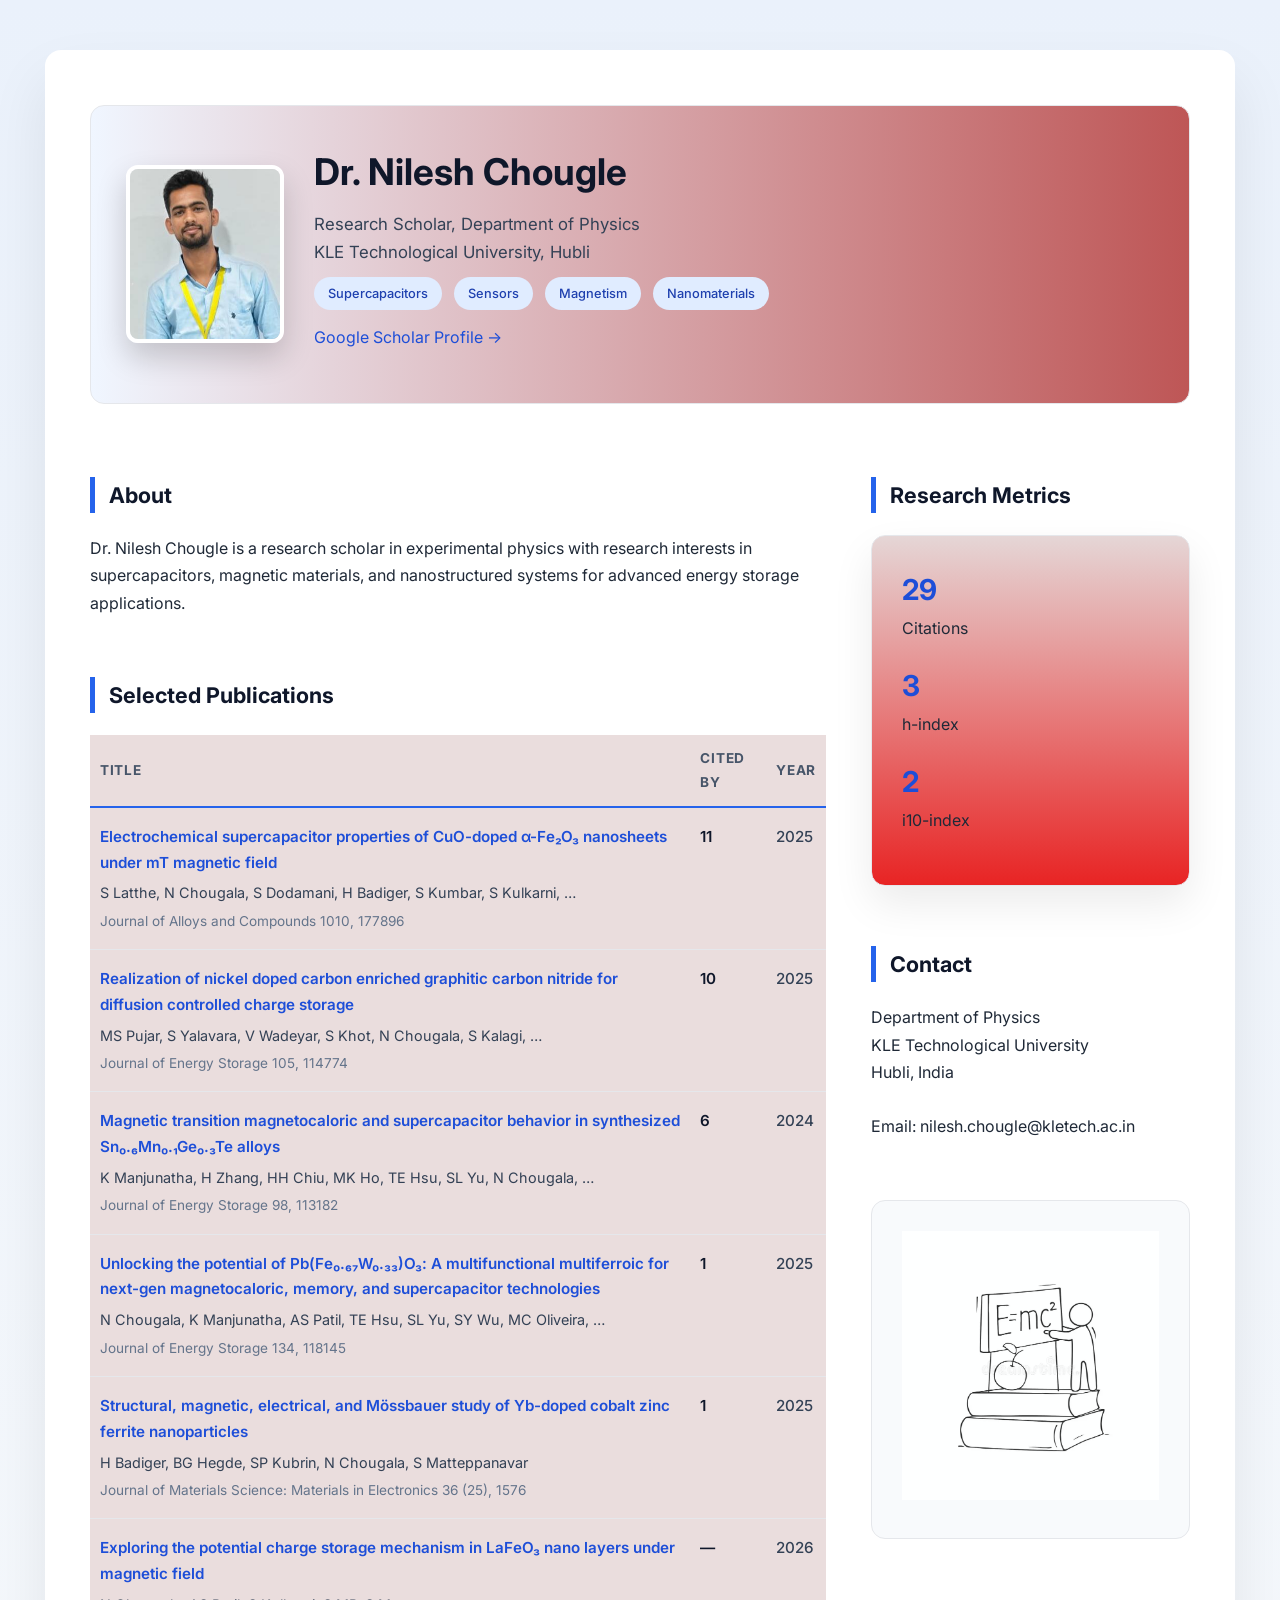
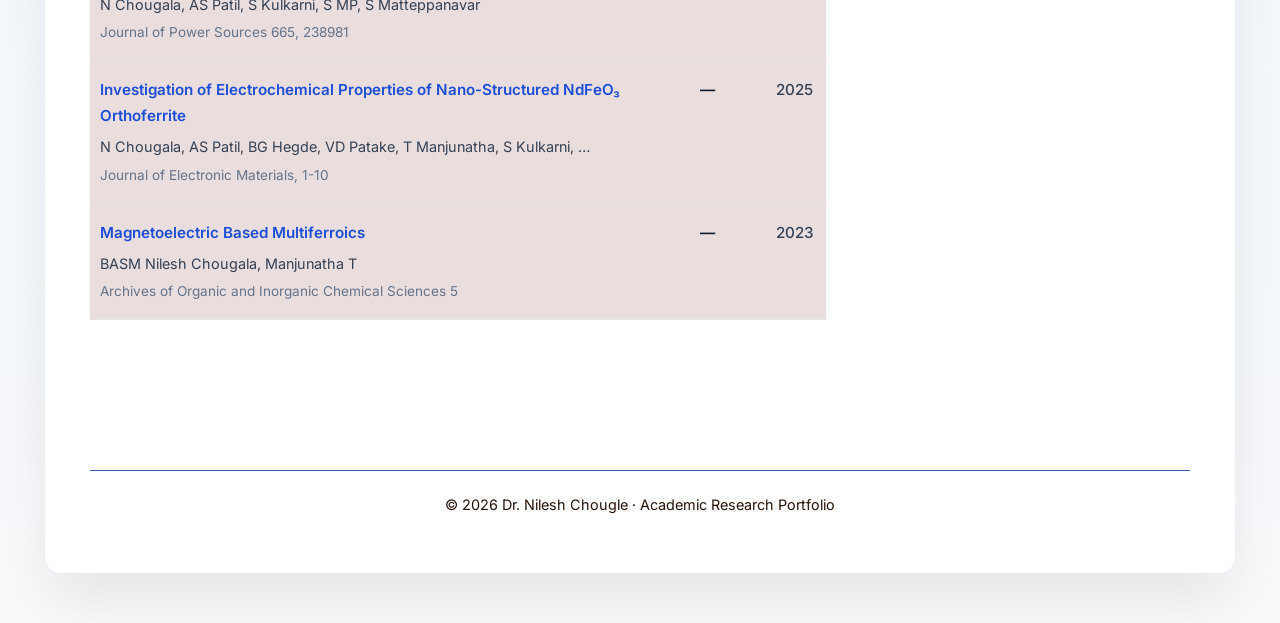
==== index.html @ df5c73eb "color" ====
<!DOCTYPE html>
<html lang="en">
<head>
    <meta charset="UTF-8">
    <title>Dr. Nilesh Chougle | Physics Research</title>
    <meta name="viewport" content="width=device-width, initial-scale=1">

    <link href="https://fonts.googleapis.com/css2?family=Inter:wght@300;400;600;700&display=swap" rel="stylesheet">

    <style>
        /* ================= PAGE BACKGROUND ================= */
        body {
            margin: 0;
            font-family: 'Inter', sans-serif;
            background: linear-gradient(180deg, #eaf1fb, #f8fafc);
            color: #1f2937;
            line-height: 1.7;
        }

        a {
            color: #1d4ed8;
            text-decoration: none;
        }

        a:hover {
            text-decoration: underline;
        }

        /* ================= MAIN CARD ================= */
        .container {
            max-width: 1100px;
            margin: 50px auto;
            padding: 55px 45px;
            background: #ffffff;
            border-radius: 16px;
            box-shadow: 0 30px 60px rgba(0,0,0,0.08);
        }

        /* ================= HEADER ================= */
        header {
            display: flex;
            gap: 30px;
            align-items: center;
            padding: 35px;
background: linear-gradient(to right, #f0f6ff, #be5656);
            border-radius: 14px;
            border: 1px solid #e5e7eb;
        }

        header img {
            width: 150px;
            height: 170px;
            border-radius: 12px;
            border: 4px solid #ffffff;
            box-shadow: 0 14px 30px rgba(0,0,0,0.18);
            object-fit: cover;
        }

        h1 {
            margin: 0;
            font-size: 2.3rem;
            color: #0f172a;
        }

        .subtitle {
            color: #334155;
            font-size: 1.05rem;
            margin-top: 6px;
        }

        .tags span {
            display: inline-block;
            background: #e0ecff;
            color: #1e40af;
            padding: 6px 14px;
            border-radius: 20px;
            font-size: 0.8rem;
            margin: 10px 8px 0 0;
            font-weight: 500;
        }

        /* ================= GRID ================= */
        .grid {
            display: grid;
            grid-template-columns: 3fr 1.3fr;
            gap: 45px;
            margin-top: 55px;
        }

        @media (max-width: 900px) {
            .grid {
                grid-template-columns: 1fr;
            }
        }

        section {
            margin-bottom: 60px;
        }

        /* ================= SECTION TITLES ================= */
        h2 {
            font-size: 1.35rem;
            border-left: 5px solid #2563eb;
            padding-left: 14px;
            margin-bottom: 22px;
            color: #0f172a;
        }

/* ================= PUBLICATIONS TABLE ================= */
.pub-table {
    width: 100%;
    border-collapse: collapse;
    margin-top: 20px;
    background: #eadddd;
}

.pub-table th {
    text-align: left;
    font-size: 0.85rem;
    text-transform: uppercase;
    letter-spacing: 0.05em;
    color: #475569;
    padding: 12px 10px;
    border-bottom: 2px solid #2563eb;
}

.pub-table td {
    vertical-align: top;
    padding: 16px 10px;
    border-bottom: 1px solid #e5e7eb;
    font-size: 0.95rem;
}

.pub-title {
    font-weight: 600;
    color: #1d4ed8;
    margin-bottom: 6px;
}

.pub-authors {
    color: #334155;
    font-size: 0.9rem;
}

.pub-journal {
    color: #64748b;
    font-size: 0.85rem;
    margin-top: 4px;
}

.pub-cite {
    font-weight: 600;
    color: #0f172a;
}

.pub-year {
    color: #334155;
    font-weight: 500;
}

/* Mobile friendly */
@media (max-width: 768px) {
    .pub-table thead {
        display: none;
    }

    .pub-table tr {
        display: block;
        margin-bottom: 20px;
        border: 1px solid #e5e7eb;
        border-radius: 10px;
        padding: 14px;
        background: #f8fafc;
    }

    .pub-table td {
        display: block;
        border: none;
        padding: 6px 0;
    }
}


        /* ================= METRICS ================= */
        .stats {
background: linear-gradient(180deg, #e5d6d6, #e82424);      
      border-radius: 14px;
            padding: 30px;
            box-shadow: 0 18px 40px rgba(0,0,0,0.08);
            border: 1px solid #e5e7eb;
            position: sticky;
            top: 30px;
        }

        .stat {
            margin-bottom: 20px;
        }

        .stat strong {
            display: block;
            font-size: 1.8rem;
            color: #1d4ed8;
        }

        /* ================= FOOTER ================= */
        footer {
            margin-top: 90px;
            padding-top: 22px;
            border-top: 1px solid#365dab;
            text-align: center;
            font-size: 0.9rem;
            color: #271206;
        }
		/* ================= SIDE ILLUSTRATION ================= */
.side-illustration {
    margin-top: 40px;
    padding: 30px;
    background: #f8fafc;
    border-radius: 14px;
    border: 1px solid #e5e7eb;
    text-align: center;
}

.side-illustration img {
    max-width: 100%;
    height: auto;
    opacity: 0.85;
}
/* ================= MOBILE RESPONSIVE FIX ================= */
@media (max-width: 768px) {

    /* Page padding */
    .container {
        margin: 20px 12px;
        padding: 30px 20px;
        border-radius: 12px;
    }

    /* Header stack */
    header {
        flex-direction: column;
        text-align: center;
        padding: 25px 20px;
    }

    header img {
        width: 120px;
        height: 140px;
        margin-bottom: 15px;
    }

    h1 {
        font-size: 1.8rem;
    }

    .subtitle {
        font-size: 0.95rem;
    }

    .tags {
        text-align: center;
    }

    /* Grid becomes single column */
    .grid {
        grid-template-columns: 1fr;
        gap: 35px;
    }

    /* Disable sticky on mobile */
    .stats {
        position: relative;
        top: auto;
    }

    .stat strong {
        font-size: 1.5rem;
    }

    /* Section spacing */
    section {
        margin-bottom: 45px;
    }

    /* Publication table tweaks */
    .pub-title {
        font-size: 0.95rem;
    }

    .pub-authors {
        font-size: 0.85rem;
    }

    .pub-journal {
        font-size: 0.8rem;
    }

    /* Illustration spacing */
    .side-illustration {
        padding: 20px;
    }

    footer {
        margin-top: 60px;
        font-size: 0.85rem;
    }
}

    </style>
</head>
<body>

<div class="container">

    <!-- HEADER -->
    <header>
        <!-- Paste base64 image OR image path -->
        <img src="[data-uri]" alt="Profile Photo">

        <div>
            <h1>Dr. Nilesh Chougle</h1>
            <div class="subtitle">
                Research Scholar, Department of Physics<br>
                KLE Technological University, Hubli
            </div>

            <div class="tags">
                <span>Supercapacitors</span>
                <span>Sensors</span>
                <span>Magnetism</span>
                <span>Nanomaterials</span>
            </div>

            <p style="margin-top:14px;">
                <a href="https://scholar.google.com/citations?user=LY0ouK8AAAAJ&hl=en" target="_blank">
                    Google Scholar Profile →
                </a>
            </p>
        </div>
    </header>

    <!-- GRID -->
    <div class="grid">

        <!-- LEFT -->
        <div>

            <section>
                <h2>About</h2>
                <p>
                    Dr. Nilesh Chougle is a research scholar in experimental physics with
                    research interests in supercapacitors, magnetic materials, and
                    nanostructured systems for advanced energy storage applications.
                </p>
            </section>

    <section>
    <h2>Selected Publications</h2>

    <table class="pub-table">
        <thead>
            <tr>
                <th>Title</th>
                <th>Cited by</th>
                <th>Year</th>
            </tr>
        </thead>
        <tbody>

            <tr>
                <td>
                    <div class="pub-title">
                        Electrochemical supercapacitor properties of CuO-doped α-Fe₂O₃ nanosheets under mT magnetic field
                    </div>
                    <div class="pub-authors">
                        S Latthe, N Chougala, S Dodamani, H Badiger, S Kumbar, S Kulkarni, …
                    </div>
                    <div class="pub-journal">
                        Journal of Alloys and Compounds 1010, 177896
                    </div>
                </td>
                <td class="pub-cite">11</td>
                <td class="pub-year">2025</td>
            </tr>

            <tr>
                <td>
                    <div class="pub-title">
                        Realization of nickel doped carbon enriched graphitic carbon nitride for diffusion controlled charge storage
                    </div>
                    <div class="pub-authors">
                        MS Pujar, S Yalavara, V Wadeyar, S Khot, N Chougala, S Kalagi, …
                    </div>
                    <div class="pub-journal">
                        Journal of Energy Storage 105, 114774
                    </div>
                </td>
                <td class="pub-cite">10</td>
                <td class="pub-year">2025</td>
            </tr>

            <tr>
                <td>
                    <div class="pub-title">
                        Magnetic transition magnetocaloric and supercapacitor behavior in synthesized Sn₀.₆Mn₀.₁Ge₀.₃Te alloys
                    </div>
                    <div class="pub-authors">
                        K Manjunatha, H Zhang, HH Chiu, MK Ho, TE Hsu, SL Yu, N Chougala, …
                    </div>
                    <div class="pub-journal">
                        Journal of Energy Storage 98, 113182
                    </div>
                </td>
                <td class="pub-cite">6</td>
                <td class="pub-year">2024</td>
            </tr>

            <tr>
                <td>
                    <div class="pub-title">
                        Unlocking the potential of Pb(Fe₀.₆₇W₀.₃₃)O₃: A multifunctional multiferroic for next-gen magnetocaloric, memory, and supercapacitor technologies
                    </div>
                    <div class="pub-authors">
                        N Chougala, K Manjunatha, AS Patil, TE Hsu, SL Yu, SY Wu, MC Oliveira, …
                    </div>
                    <div class="pub-journal">
                        Journal of Energy Storage 134, 118145
                    </div>
                </td>
                <td class="pub-cite">1</td>
                <td class="pub-year">2025</td>
            </tr>

            <tr>
                <td>
                    <div class="pub-title">
                        Structural, magnetic, electrical, and Mössbauer study of Yb-doped cobalt zinc ferrite nanoparticles
                    </div>
                    <div class="pub-authors">
                        H Badiger, BG Hegde, SP Kubrin, N Chougala, S Matteppanavar
                    </div>
                    <div class="pub-journal">
                        Journal of Materials Science: Materials in Electronics 36 (25), 1576
                    </div>
                </td>
                <td class="pub-cite">1</td>
                <td class="pub-year">2025</td>
            </tr>

            <tr>
                <td>
                    <div class="pub-title">
                        Exploring the potential charge storage mechanism in LaFeO₃ nano layers under magnetic field
                    </div>
                    <div class="pub-authors">
                        N Chougala, AS Patil, S Kulkarni, S MP, S Matteppanavar
                    </div>
                    <div class="pub-journal">
                        Journal of Power Sources 665, 238981
                    </div>
                </td>
                <td class="pub-cite">—</td>
                <td class="pub-year">2026</td>
            </tr>

            <tr>
                <td>
                    <div class="pub-title">
                        Investigation of Electrochemical Properties of Nano-Structured NdFeO₃ Orthoferrite
                    </div>
                    <div class="pub-authors">
                        N Chougala, AS Patil, BG Hegde, VD Patake, T Manjunatha, S Kulkarni, …
                    </div>
                    <div class="pub-journal">
                        Journal of Electronic Materials, 1-10
                    </div>
                </td>
                <td class="pub-cite">—</td>
                <td class="pub-year">2025</td>
            </tr>

            <tr>
                <td>
                    <div class="pub-title">
                        Magnetoelectric Based Multiferroics
                    </div>
                    <div class="pub-authors">
                        BASM Nilesh Chougala, Manjunatha T
                    </div>
                    <div class="pub-journal">
                        Archives of Organic and Inorganic Chemical Sciences 5
                    </div>
                </td>
                <td class="pub-cite">—</td>
                <td class="pub-year">2023</td>
            </tr>

        </tbody>
    </table>
</section>


        </div>

        <!-- RIGHT -->
        <div>

            <section>
                <h2>Research Metrics</h2>

                <div class="stats">
                    <div class="stat">
                        <strong>29</strong>
                        Citations
                    </div>
                    <div class="stat">
                        <strong>3</strong>
                        h-index
                    </div>
                    <div class="stat">
                        <strong>2</strong>
                        i10-index
                    </div>
                </div>
            </section>

            <section>
                <h2>Contact</h2>
                <p>
                    Department of Physics<br>
                    KLE Technological University<br>
                    Hubli, India<br><br>
                    Email: nilesh.chougle@kletech.ac.in
                </p>
            </section>
			<section class="side-illustration">
    <img src="[data-uri]" 
         alt="Physics Illustration">
</section>


        </div>

    </div>

    <footer 1px solid #07132b>
        © 2026 Dr. Nilesh Chougle · Academic Research Portfolio
    </footer>

</div>

</body>
</html>
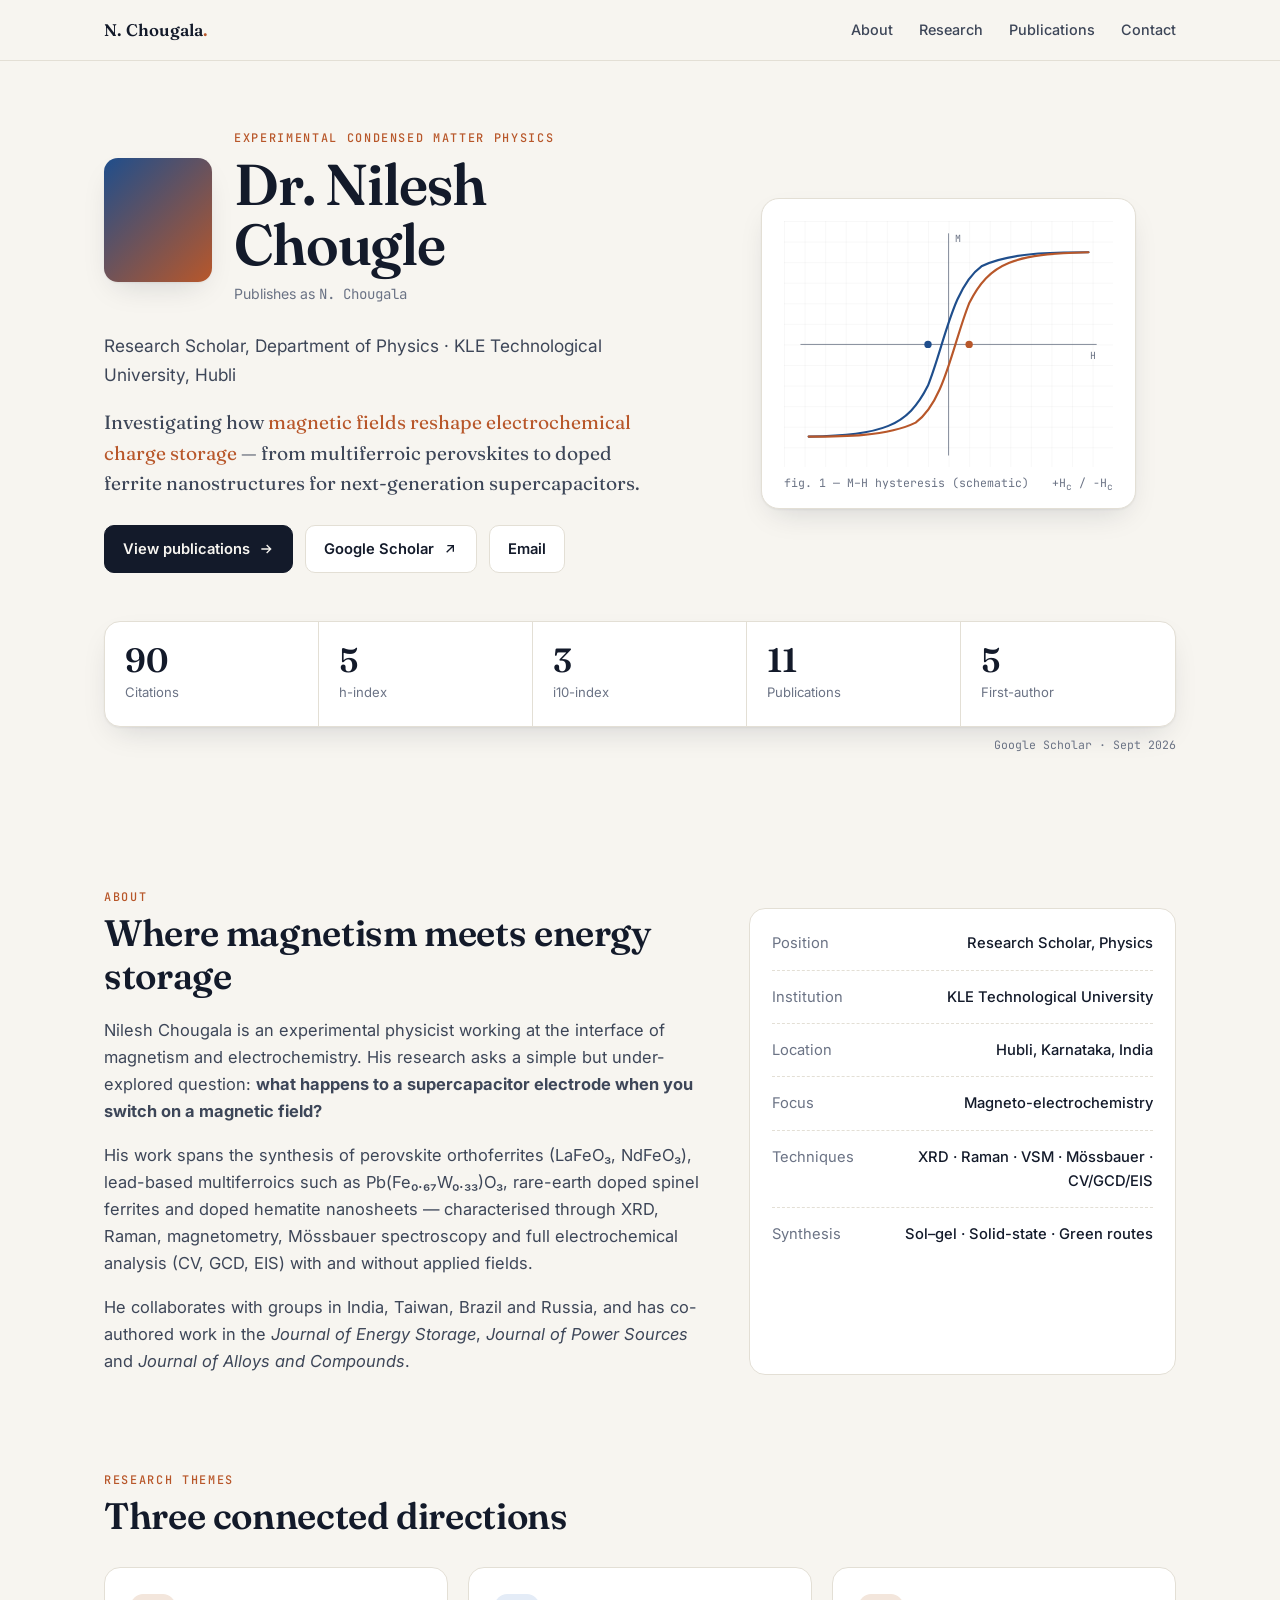
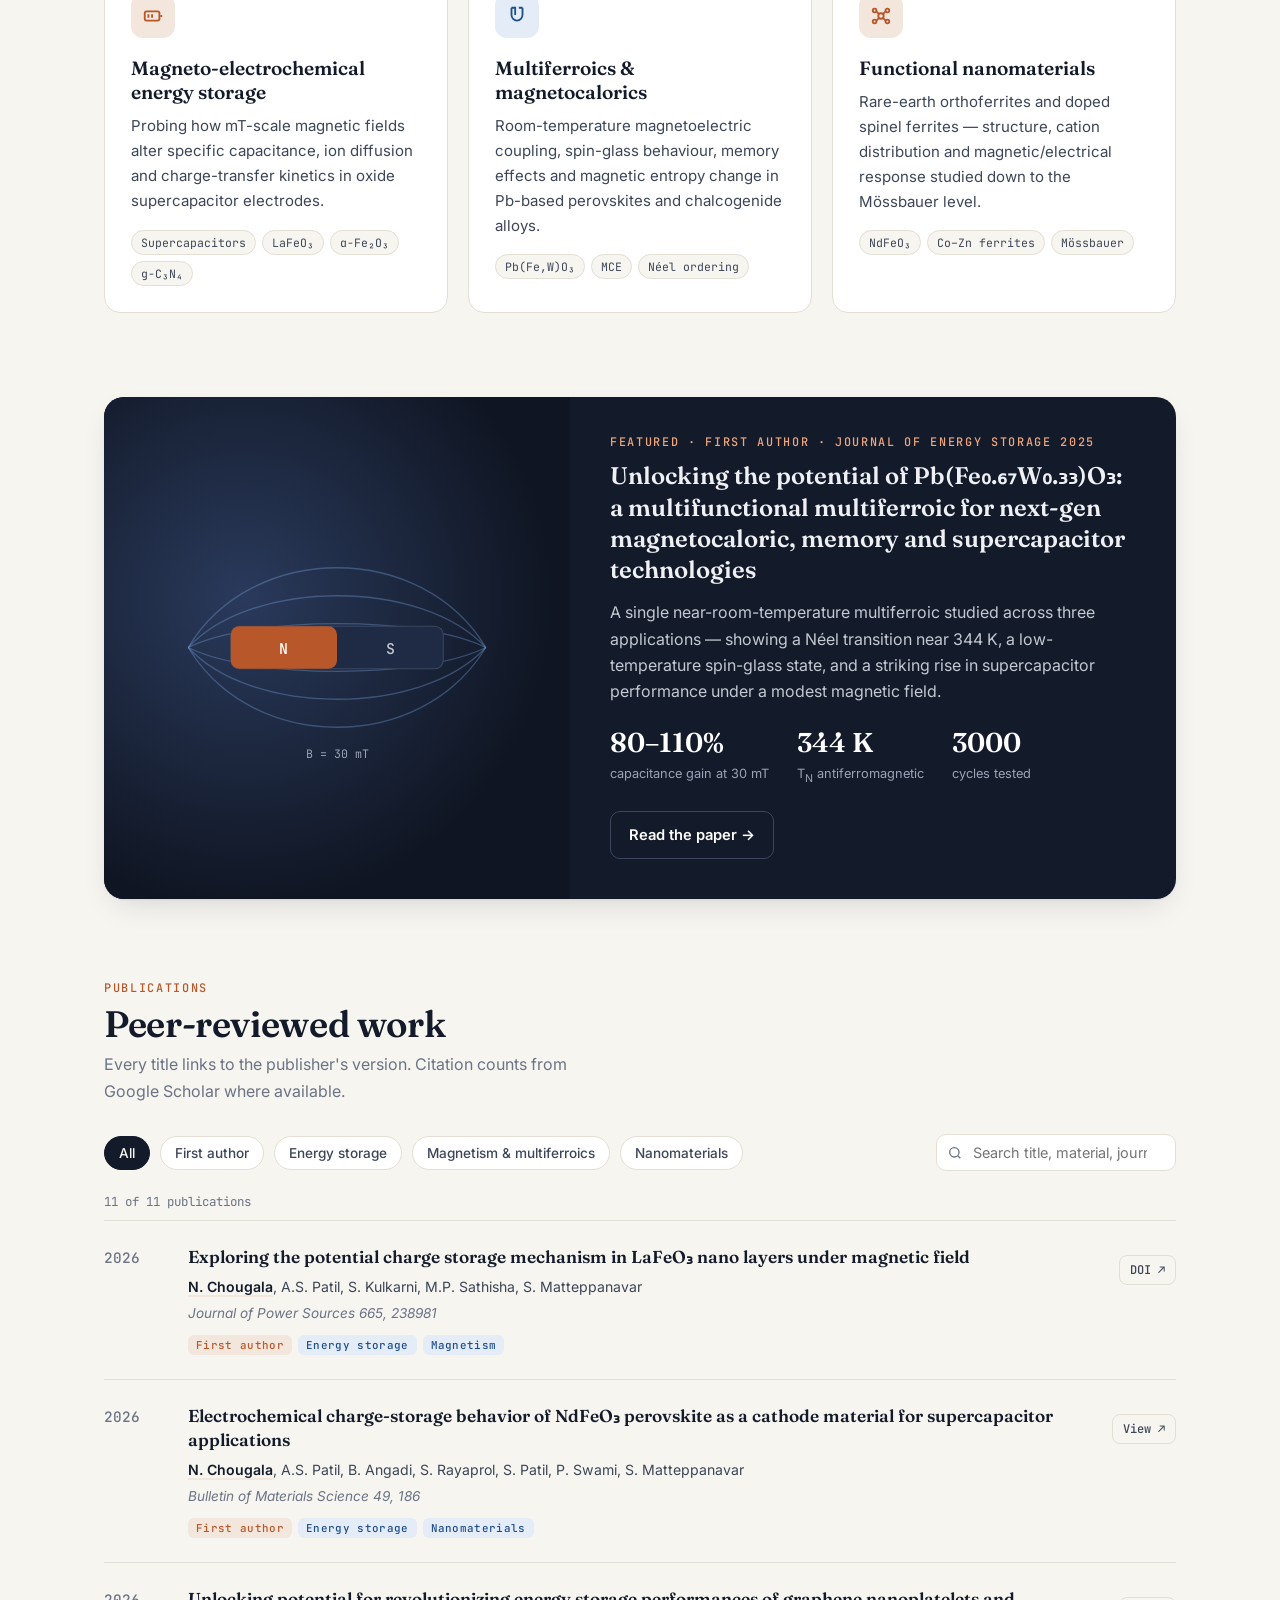
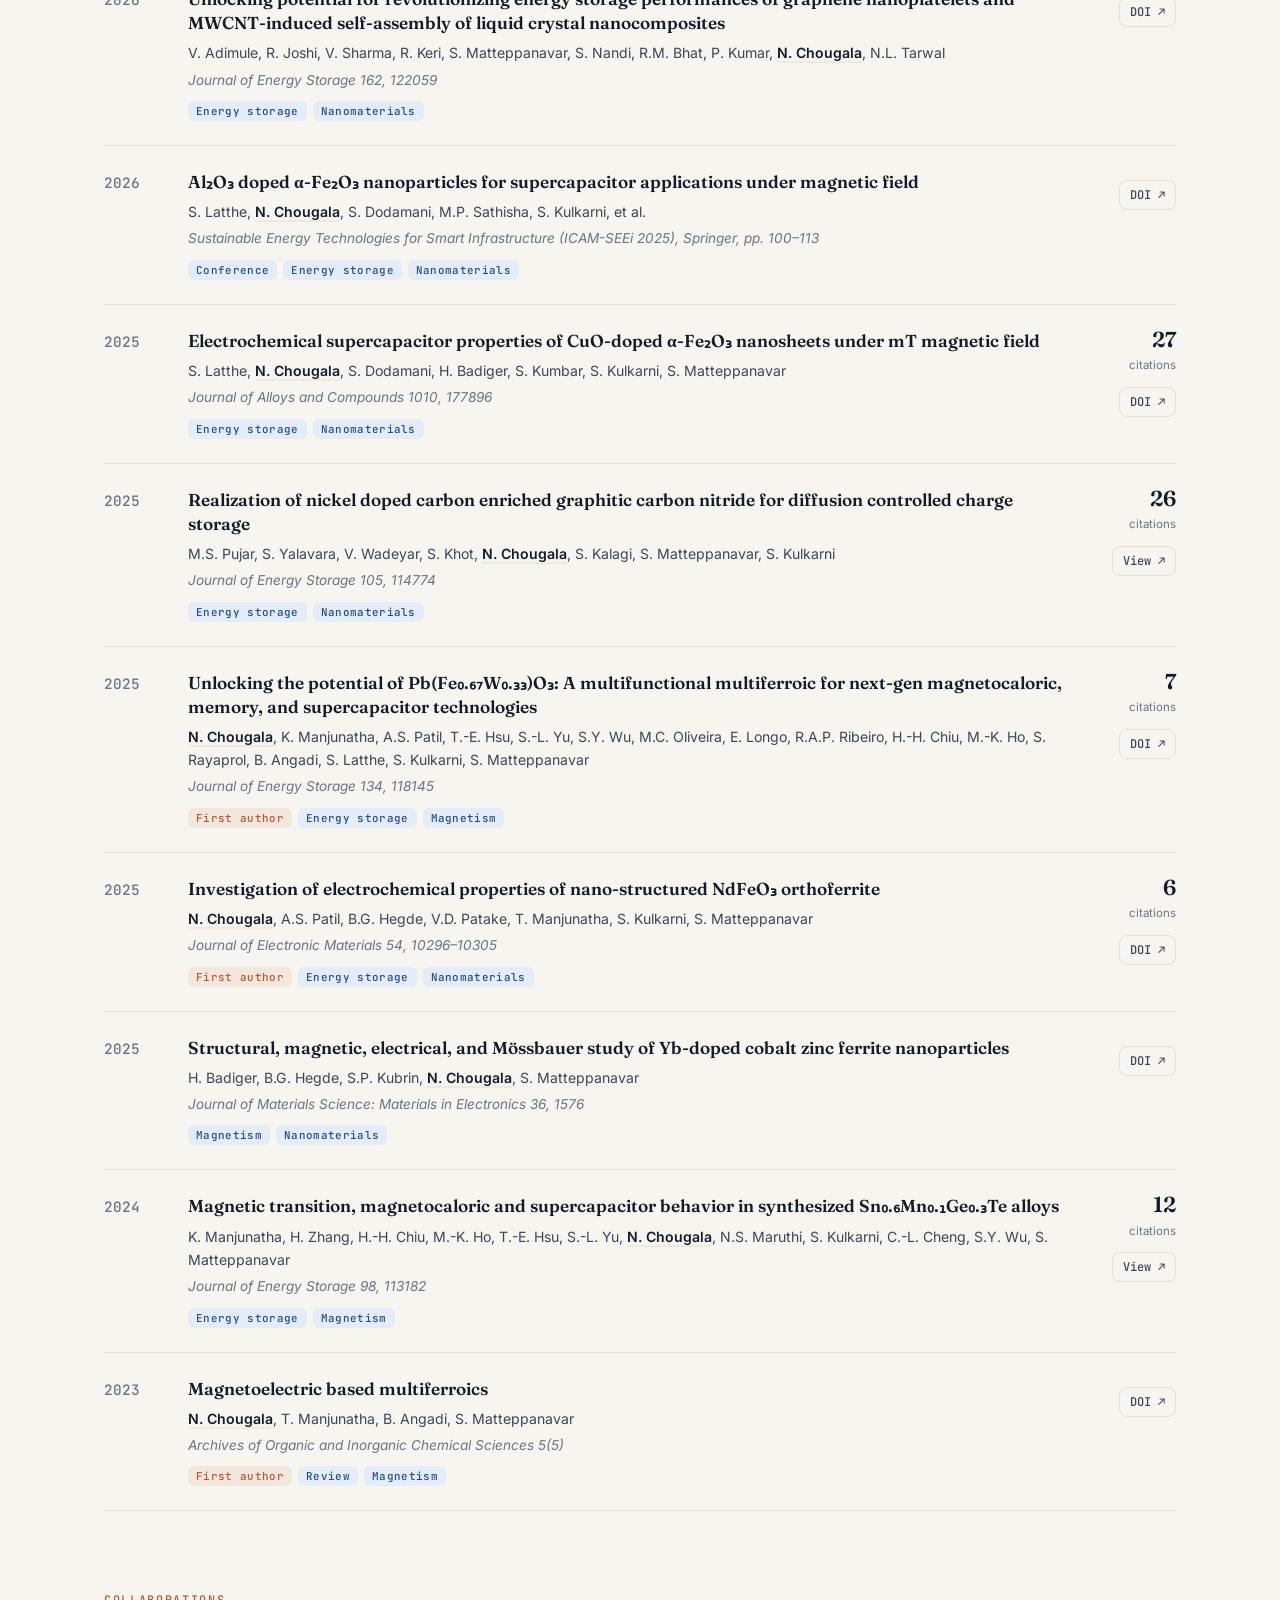
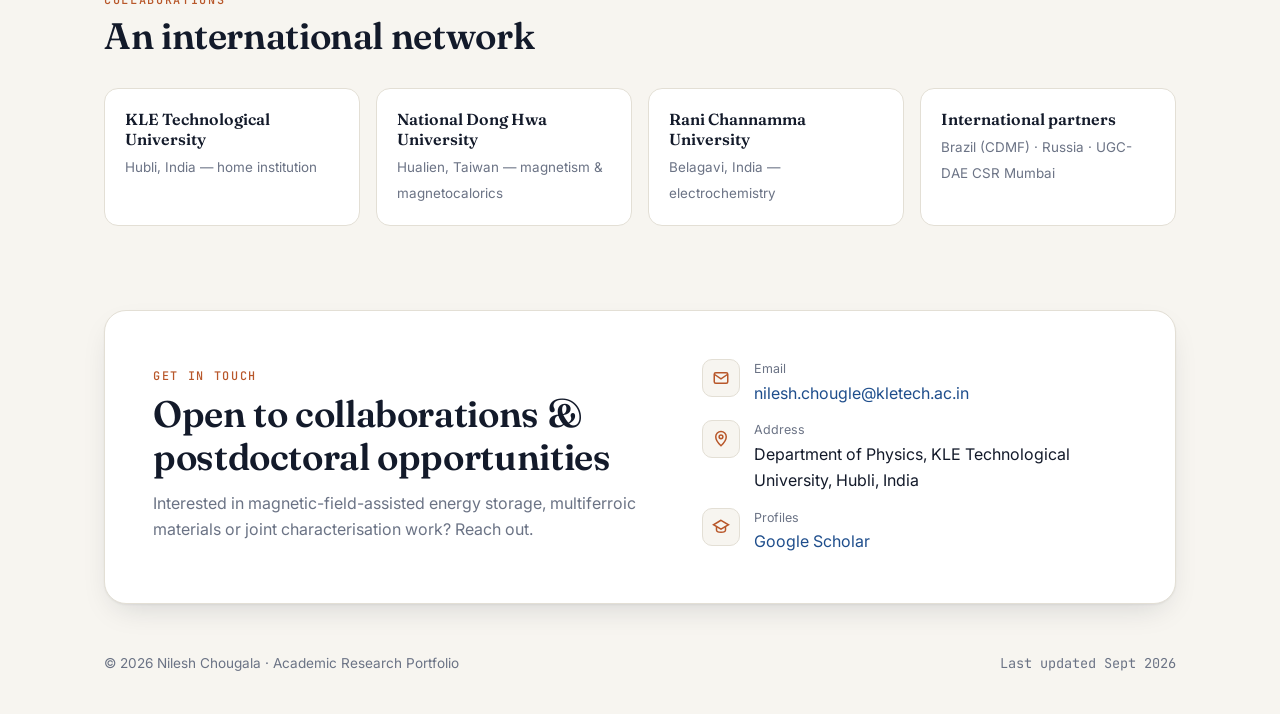
==== commit bdd96a21: "2nd time" ====
--- a/index.html
+++ b/index.html
@@ -1,555 +1,492 @@
 <!DOCTYPE html>
 <html lang="en">
 <head>
-    <meta charset="UTF-8">
-    <title>Dr. Nilesh Chougle | Physics Research</title>
-    <meta name="viewport" content="width=device-width, initial-scale=1">
-
-    <link href="https://fonts.googleapis.com/css2?family=Inter:wght@300;400;600;700&display=swap" rel="stylesheet">
-
-    <style>
-        /* ================= PAGE BACKGROUND ================= */
-        body {
-            margin: 0;
-            font-family: 'Inter', sans-serif;
-            background: linear-gradient(180deg, #eaf1fb, #f8fafc);
-            color: #1f2937;
-            line-height: 1.7;
-        }
-
-        a {
-            color: #1d4ed8;
-            text-decoration: none;
-        }
-
-        a:hover {
-            text-decoration: underline;
-        }
-
-        /* ================= MAIN CARD ================= */
-        .container {
-            max-width: 1100px;
-            margin: 50px auto;
-            padding: 55px 45px;
-            background: #ffffff;
-            border-radius: 16px;
-            box-shadow: 0 30px 60px rgba(0,0,0,0.08);
-        }
-
-        /* ================= HEADER ================= */
-        header {
-            display: flex;
-            gap: 30px;
-            align-items: center;
-            padding: 35px;
-background: linear-gradient(to right, #f0f6ff, #be5656);
-            border-radius: 14px;
-            border: 1px solid #e5e7eb;
-        }
-
-        header img {
-            width: 150px;
-            height: 170px;
-            border-radius: 12px;
-            border: 4px solid #ffffff;
-            box-shadow: 0 14px 30px rgba(0,0,0,0.18);
-            object-fit: cover;
-        }
-
-        h1 {
-            margin: 0;
-            font-size: 2.3rem;
-            color: #0f172a;
-        }
-
-        .subtitle {
-            color: #334155;
-            font-size: 1.05rem;
-            margin-top: 6px;
-        }
-
-        .tags span {
-            display: inline-block;
-            background: #e0ecff;
-            color: #1e40af;
-            padding: 6px 14px;
-            border-radius: 20px;
-            font-size: 0.8rem;
-            margin: 10px 8px 0 0;
-            font-weight: 500;
-        }
-
-        /* ================= GRID ================= */
-        .grid {
-            display: grid;
-            grid-template-columns: 3fr 1.3fr;
-            gap: 45px;
-            margin-top: 55px;
-        }
-
-        @media (max-width: 900px) {
-            .grid {
-                grid-template-columns: 1fr;
-            }
-        }
-
-        section {
-            margin-bottom: 60px;
-        }
-
-        /* ================= SECTION TITLES ================= */
-        h2 {
-            font-size: 1.35rem;
-            border-left: 5px solid #2563eb;
-            padding-left: 14px;
-            margin-bottom: 22px;
-            color: #0f172a;
-        }
-
-/* ================= PUBLICATIONS TABLE ================= */
-.pub-table {
-    width: 100%;
-    border-collapse: collapse;
-    margin-top: 20px;
-    background: #eadddd;
+<meta charset="UTF-8">
+<meta name="viewport" content="width=device-width, initial-scale=1">
+<title>Nilesh Chougala — Physics Research</title>
+<meta name="description" content="Nilesh Chougala — Research Scholar, Department of Physics, KLE Technological University, Hubli. Magneto-electrochemical energy storage, multiferroics, magnetocalorics and nanomaterials.">
+<link rel="preconnect" href="https://fonts.googleapis.com">
+<link rel="preconnect" href="https://fonts.gstatic.com" crossorigin>
+<link href="https://fonts.googleapis.com/css2?family=Fraunces:opsz,wght@9..144,400;9..144,600;9..144,700&family=Inter:wght@400;500;600&family=JetBrains+Mono:wght@400;500&display=swap" rel="stylesheet">
+<style>
+:root{
+  --paper:#f7f5f0; --card:#ffffff; --ink:#131a2a; --ink-2:#3d4658; --muted:#6b7385;
+  --line:#e3dfd5; --accent:#b8572a; --accent-2:#1f4e8c; --accent-soft:#f3e6dc; --blue-soft:#e4ecf7;
+  --shadow:0 1px 2px rgba(19,26,42,.05),0 12px 32px -12px rgba(19,26,42,.18);
+  --serif:'Fraunces',Georgia,serif; --sans:'Inter',system-ui,sans-serif; --mono:'JetBrains Mono',ui-monospace,monospace;
 }
-
-.pub-table th {
-    text-align: left;
-    font-size: 0.85rem;
-    text-transform: uppercase;
-    letter-spacing: 0.05em;
-    color: #475569;
-    padding: 12px 10px;
-    border-bottom: 2px solid #2563eb;
+@media (prefers-color-scheme:dark){
+  :root{--paper:#0e121b;--card:#161c28;--ink:#eef0f4;--ink-2:#c3c8d2;--muted:#8a92a3;--line:#262e3d;
+  --accent:#e0875a;--accent-2:#7aa6e0;--accent-soft:#2a1f1a;--blue-soft:#18233a;--shadow:0 1px 2px rgba(0,0,0,.3),0 14px 34px -14px rgba(0,0,0,.6);}
 }
-
-.pub-table td {
-    vertical-align: top;
-    padding: 16px 10px;
-    border-bottom: 1px solid #e5e7eb;
-    font-size: 0.95rem;
+*{box-sizing:border-box}
+html{scroll-behavior:smooth}
+body{margin:0;background:var(--paper);color:var(--ink);font:16px/1.65 var(--sans);-webkit-font-smoothing:antialiased}
+a{color:var(--accent-2);text-decoration:none}
+a:hover{text-decoration:underline}
+.wrap{max-width:1120px;margin:0 auto;padding:0 24px}
+.mono{font-family:var(--mono)}
+.eyebrow{font:500 .74rem/1 var(--mono);letter-spacing:.14em;text-transform:uppercase;color:var(--accent)}
+
+/* NAV */
+nav{position:sticky;top:0;z-index:20;background:color-mix(in srgb,var(--paper) 86%,transparent);backdrop-filter:blur(10px);border-bottom:1px solid var(--line)}
+nav .wrap{display:flex;align-items:center;justify-content:space-between;height:60px}
+.brand{font:600 1.05rem var(--serif);color:var(--ink)}
+.brand span{color:var(--accent)}
+.links{display:flex;gap:26px}
+.links a{color:var(--ink-2);font-size:.9rem;font-weight:500}
+.links a:hover{color:var(--accent);text-decoration:none}
+
+/* HERO */
+.hero{padding:72px 0 56px;position:relative;overflow:hidden}
+.hero-grid{display:grid;grid-template-columns:1.25fr 1fr;gap:48px;align-items:center}
+.id{display:flex;gap:22px;align-items:center;margin-bottom:26px}
+.photo{width:108px;height:124px;border-radius:14px;overflow:hidden;flex:none;box-shadow:var(--shadow);background:linear-gradient(135deg,var(--accent-2),var(--accent));display:grid;place-items:center;color:#fff;font:600 2rem var(--serif)}
+.photo img{width:100%;height:100%;object-fit:cover;display:block}
+h1{font:600 clamp(2.3rem,5vw,3.6rem)/1.05 var(--serif);margin:10px 0 0;letter-spacing:-.02em}
+.aka{color:var(--muted);font-size:.88rem;margin-top:6px}
+.role{font-size:1.08rem;color:var(--ink-2);margin:0 0 6px}
+.lede{font:400 1.2rem/1.6 var(--serif);color:var(--ink-2);max-width:560px;margin:18px 0 26px}
+.lede em{color:var(--accent);font-style:normal}
+.cta{display:flex;flex-wrap:wrap;gap:12px}
+.btn{display:inline-flex;align-items:center;gap:8px;padding:11px 18px;border-radius:10px;font-weight:600;font-size:.92rem;border:1px solid var(--line);color:var(--ink);background:var(--card)}
+.btn:hover{text-decoration:none;border-color:var(--accent)}
+.btn.primary{background:var(--ink);color:var(--paper);border-color:var(--ink)}
+.btn.primary:hover{background:var(--accent);border-color:var(--accent)}
+.btn svg{width:16px;height:16px}
+
+.plot{background:var(--card);border:1px solid var(--line);border-radius:18px;padding:22px 22px 14px;box-shadow:var(--shadow)}
+.plot svg{width:100%;height:auto;display:block}
+.plot .cap{display:flex;justify-content:space-between;font:400 .72rem var(--mono);color:var(--muted);margin-top:8px}
+.loop{stroke-dasharray:1400;stroke-dashoffset:1400;animation:draw 3.2s ease-out .3s forwards}
+.loop2{stroke-dasharray:1400;stroke-dashoffset:1400;animation:draw 3.2s ease-out .9s forwards}
+@keyframes draw{to{stroke-dashoffset:0}}
+.dot{animation:pulse 2.4s ease-in-out infinite}
+@keyframes pulse{50%{opacity:.35}}
+@media (prefers-reduced-motion:reduce){.loop,.loop2{animation:none;stroke-dashoffset:0}.dot{animation:none}}
+
+/* METRICS */
+.metrics{display:grid;grid-template-columns:repeat(5,1fr);border:1px solid var(--line);border-radius:16px;background:var(--card);overflow:hidden;box-shadow:var(--shadow)}
+.metric{padding:22px 20px;border-right:1px solid var(--line)}
+.metric:last-child{border-right:0}
+.metric b{display:block;font:600 2.1rem/1 var(--serif);color:var(--ink)}
+.metric span{font-size:.82rem;color:var(--muted)}
+.src{font:400 .72rem var(--mono);color:var(--muted);margin-top:10px;text-align:right}
+
+/* SECTIONS */
+section{padding:84px 0 0}
+.sec-head{display:flex;justify-content:space-between;align-items:end;gap:20px;margin-bottom:30px;flex-wrap:wrap}
+h2{font:600 clamp(1.7rem,3vw,2.3rem)/1.15 var(--serif);margin:8px 0 0;letter-spacing:-.01em}
+.sub{color:var(--muted);max-width:520px;margin:6px 0 0}
+
+.about{display:grid;grid-template-columns:1.4fr 1fr;gap:48px}
+.about p{margin:0 0 16px;color:var(--ink-2);font-size:1.03rem}
+.facts{background:var(--card);border:1px solid var(--line);border-radius:16px;padding:8px 22px}
+.fact{display:flex;justify-content:space-between;gap:16px;padding:14px 0;border-bottom:1px dashed var(--line);font-size:.92rem}
+.fact:last-child{border:0}
+.fact dt{color:var(--muted)}
+.fact dd{margin:0;text-align:right;font-weight:500}
+
+.themes{display:grid;grid-template-columns:repeat(3,1fr);gap:20px}
+.theme{background:var(--card);border:1px solid var(--line);border-radius:16px;padding:26px;position:relative;transition:transform .2s,box-shadow .2s}
+.theme:hover{transform:translateY(-3px);box-shadow:var(--shadow)}
+.theme .ico{width:44px;height:44px;border-radius:12px;display:grid;place-items:center;background:var(--accent-soft);color:var(--accent);margin-bottom:18px}
+.theme:nth-child(2) .ico{background:var(--blue-soft);color:var(--accent-2)}
+.theme h3{font:600 1.2rem var(--serif);margin:0 0 10px}
+.theme p{color:var(--ink-2);font-size:.94rem;margin:0 0 16px}
+.chips{display:flex;flex-wrap:wrap;gap:6px}
+.chip{font:400 .72rem var(--mono);padding:4px 9px;border-radius:999px;background:var(--paper);border:1px solid var(--line);color:var(--ink-2)}
+
+/* FEATURED */
+.featured{display:grid;grid-template-columns:1fr 1.3fr;border-radius:20px;overflow:hidden;background:var(--ink);color:#eef0f4;box-shadow:var(--shadow)}
+@media (prefers-color-scheme:dark){.featured{background:#1b2436}}
+.feat-vis{background:radial-gradient(circle at 30% 40%,#2a3a5c,#0f1522 70%);padding:34px;display:grid;place-items:center;min-height:300px}
+.feat-vis svg{width:100%;max-width:340px}
+.feat-body{padding:40px}
+.feat-body .eyebrow{color:#f0a57c}
+.feat-body h3{font:600 1.5rem/1.3 var(--serif);margin:12px 0 14px}
+.feat-body p{color:#c3c8d2;margin:0 0 20px}
+.kpis{display:flex;gap:28px;margin:0 0 24px;flex-wrap:wrap}
+.kpi b{display:block;font:600 1.7rem var(--serif);color:#fff}
+.kpi span{font-size:.8rem;color:#9aa3b5}
+.feat-body .btn{background:transparent;color:#fff;border-color:#3b4660}
+.feat-body .btn:hover{border-color:#f0a57c}
+
+/* PUBLICATIONS */
+.toolbar{display:flex;flex-wrap:wrap;gap:10px;align-items:center;margin-bottom:22px}
+.filter{border:1px solid var(--line);background:var(--card);color:var(--ink-2);padding:8px 14px;border-radius:999px;font:500 .85rem var(--sans);cursor:pointer}
+.filter[aria-pressed="true"]{background:var(--ink);color:var(--paper);border-color:var(--ink)}
+.search{margin-left:auto;position:relative}
+.search input{border:1px solid var(--line);background:var(--card);color:var(--ink);padding:9px 14px 9px 36px;border-radius:10px;font:400 .9rem var(--sans);width:240px}
+.search svg{position:absolute;left:11px;top:50%;transform:translateY(-50%);width:16px;height:16px;color:var(--muted)}
+.count{font:400 .78rem var(--mono);color:var(--muted);margin-bottom:10px}
+
+.pubs{list-style:none;margin:0;padding:0;counter-reset:pub}
+.pub{display:grid;grid-template-columns:64px 1fr auto;gap:20px;padding:24px 0;border-top:1px solid var(--line)}
+.pub:last-child{border-bottom:1px solid var(--line)}
+.yr{font:500 .9rem var(--mono);color:var(--muted);padding-top:3px}
+.pt{font:600 1.08rem/1.4 var(--serif);color:var(--ink);margin:0 0 6px}
+.pt a{color:inherit}
+.pt a:hover{color:var(--accent);text-decoration:none}
+.au{font-size:.88rem;color:var(--ink-2);margin:0 0 4px}
+.au strong{color:var(--ink);font-weight:600;border-bottom:2px solid var(--accent-soft)}
+.jn{font-size:.85rem;color:var(--muted);font-style:italic}
+.tags{display:flex;gap:6px;margin-top:10px;flex-wrap:wrap}
+.tag{font:500 .68rem var(--mono);letter-spacing:.03em;padding:3px 8px;border-radius:6px;background:var(--blue-soft);color:var(--accent-2)}
+.tag.first{background:var(--accent-soft);color:var(--accent)}
+.side{text-align:right;min-width:92px;display:flex;flex-direction:column;align-items:flex-end;gap:10px}
+.cites b{font:600 1.35rem var(--serif);display:block;line-height:1}
+.cites span{font-size:.72rem;color:var(--muted)}
+.doi{font:500 .75rem var(--mono);padding:6px 10px;border:1px solid var(--line);border-radius:8px;color:var(--ink-2);white-space:nowrap}
+.doi:hover{border-color:var(--accent);color:var(--accent);text-decoration:none}
+.empty{padding:40px 0;text-align:center;color:var(--muted)}
+
+/* COLLAB + CONTACT */
+.collab{display:grid;grid-template-columns:repeat(4,1fr);gap:16px}
+.org{background:var(--card);border:1px solid var(--line);border-radius:14px;padding:20px}
+.org b{display:block;font:600 1rem var(--serif);margin-bottom:4px}
+.org span{font-size:.84rem;color:var(--muted)}
+
+.contact{margin:84px 0 0;background:var(--card);border:1px solid var(--line);border-radius:22px;padding:48px;display:grid;grid-template-columns:1.2fr 1fr;gap:40px;align-items:center;box-shadow:var(--shadow)}
+.contact h2{margin-top:10px}
+.clist{display:grid;gap:14px}
+.crow{display:flex;gap:14px;align-items:flex-start}
+.crow .ci{width:38px;height:38px;border-radius:10px;background:var(--paper);border:1px solid var(--line);display:grid;place-items:center;flex:none;color:var(--accent)}
+.crow .ci svg{width:18px;height:18px}
+.crow small{display:block;color:var(--muted);font-size:.78rem}
+
+footer{padding:48px 0 40px;color:var(--muted);font-size:.85rem;display:flex;justify-content:space-between;flex-wrap:wrap;gap:12px}
+
+/* RESPONSIVE */
+@media (max-width:900px){
+  .hero-grid,.about,.featured,.contact{grid-template-columns:1fr}
+  .themes{grid-template-columns:1fr}
+  .collab{grid-template-columns:1fr 1fr}
+  .metrics{grid-template-columns:repeat(3,1fr)}
+  .metric:nth-child(3){border-right:0}
+  .metric:nth-child(n+4){border-top:1px solid var(--line)}
+  .links{display:none}
 }
-
-.pub-title {
-    font-weight: 600;
-    color: #1d4ed8;
-    margin-bottom: 6px;
+@media (max-width:600px){
+  .wrap{padding:0 16px}
+  .hero{padding:44px 0 36px}
+  .metrics{grid-template-columns:1fr 1fr}
+  .metric{border-right:1px solid var(--line)!important;border-top:1px solid var(--line)}
+  .metric:nth-child(-n+2){border-top:0}
+  .metric:nth-child(2n){border-right:0!important}
+  .metric:last-child{grid-column:span 2;border-right:0!important}
+  .pub{grid-template-columns:1fr;gap:8px}
+  .side{flex-direction:row;justify-content:space-between;align-items:center;text-align:left}
+  .cites{display:flex;align-items:baseline;gap:6px}
+  .search{margin-left:0;width:100%}.search input{width:100%}
+  .collab{grid-template-columns:1fr}
+  .contact{padding:28px}
+  .feat-body{padding:28px}
 }
-
-.pub-authors {
-    color: #334155;
-    font-size: 0.9rem;
-}
-
-.pub-journal {
-    color: #64748b;
-    font-size: 0.85rem;
-    margin-top: 4px;
-}
-
-.pub-cite {
-    font-weight: 600;
-    color: #0f172a;
-}
-
-.pub-year {
-    color: #334155;
-    font-weight: 500;
-}
-
-/* Mobile friendly */
-@media (max-width: 768px) {
-    .pub-table thead {
-        display: none;
-    }
-
-    .pub-table tr {
-        display: block;
-        margin-bottom: 20px;
-        border: 1px solid #e5e7eb;
-        border-radius: 10px;
-        padding: 14px;
-        background: #f8fafc;
-    }
-
-    .pub-table td {
-        display: block;
-        border: none;
-        padding: 6px 0;
-    }
-}
-
-
-        /* ================= METRICS ================= */
-        .stats {
-background: linear-gradient(180deg, #e5d6d6, #e82424);      
-      border-radius: 14px;
-            padding: 30px;
-            box-shadow: 0 18px 40px rgba(0,0,0,0.08);
-            border: 1px solid #e5e7eb;
-            position: sticky;
-            top: 30px;
-        }
-
-        .stat {
-            margin-bottom: 20px;
-        }
-
-        .stat strong {
-            display: block;
-            font-size: 1.8rem;
-            color: #1d4ed8;
-        }
-
-        /* ================= FOOTER ================= */
-        footer {
-            margin-top: 90px;
-            padding-top: 22px;
-            border-top: 1px solid#365dab;
-            text-align: center;
-            font-size: 0.9rem;
-            color: #271206;
-        }
-		/* ================= SIDE ILLUSTRATION ================= */
-.side-illustration {
-    margin-top: 40px;
-    padding: 30px;
-    background: #f8fafc;
-    border-radius: 14px;
-    border: 1px solid #e5e7eb;
-    text-align: center;
-}
-
-.side-illustration img {
-    max-width: 100%;
-    height: auto;
-    opacity: 0.85;
-}
-/* ================= MOBILE RESPONSIVE FIX ================= */
-@media (max-width: 768px) {
-
-    /* Page padding */
-    .container {
-        margin: 20px 12px;
-        padding: 30px 20px;
-        border-radius: 12px;
-    }
-
-    /* Header stack */
-    header {
-        flex-direction: column;
-        text-align: center;
-        padding: 25px 20px;
-    }
-
-    header img {
-        width: 120px;
-        height: 140px;
-        margin-bottom: 15px;
-    }
-
-    h1 {
-        font-size: 1.8rem;
-    }
-
-    .subtitle {
-        font-size: 0.95rem;
-    }
-
-    .tags {
-        text-align: center;
-    }
-
-    /* Grid becomes single column */
-    .grid {
-        grid-template-columns: 1fr;
-        gap: 35px;
-    }
-
-    /* Disable sticky on mobile */
-    .stats {
-        position: relative;
-        top: auto;
-    }
-
-    .stat strong {
-        font-size: 1.5rem;
-    }
-
-    /* Section spacing */
-    section {
-        margin-bottom: 45px;
-    }
-
-    /* Publication table tweaks */
-    .pub-title {
-        font-size: 0.95rem;
-    }
-
-    .pub-authors {
-        font-size: 0.85rem;
-    }
-
-    .pub-journal {
-        font-size: 0.8rem;
-    }
-
-    /* Illustration spacing */
-    .side-illustration {
-        padding: 20px;
-    }
-
-    footer {
-        margin-top: 60px;
-        font-size: 0.85rem;
-    }
-}
-
-    </style>
+@media print{nav,.toolbar,.cta{display:none}.hero{padding-top:0}section{padding-top:36px}body{background:#fff}}
+</style>
 </head>
 <body>
 
-<div class="container">
-
-    <!-- HEADER -->
-    <header>
-        <!-- Paste base64 image OR image path -->
-        <img src="[data-uri]" alt="Profile Photo">
-
+<nav>
+  <div class="wrap">
+    <a class="brand" href="#top">N. Chougala<span>.</span></a>
+    <div class="links">
+      <a href="#about">About</a>
+      <a href="#research">Research</a>
+      <a href="#publications">Publications</a>
+      <a href="#contact">Contact</a>
+    </div>
+  </div>
+</nav>
+
+<header class="hero" id="top">
+  <div class="wrap hero-grid">
+    <div>
+      <div class="id">
+        <!-- Put the profile photo next to this file as photo.jpg, or paste the base64 string into src -->
+        <div class="photo"><img src="photo.jpg" alt="Portrait of Nilesh Chougala" onerror="this.remove();this.parentNode.textContent='NC'"></div>
         <div>
-            <h1>Dr. Nilesh Chougle</h1>
-            <div class="subtitle">
-                Research Scholar, Department of Physics<br>
-                KLE Technological University, Hubli
-            </div>
-
-            <div class="tags">
-                <span>Supercapacitors</span>
-                <span>Sensors</span>
-                <span>Magnetism</span>
-                <span>Nanomaterials</span>
-            </div>
-
-            <p style="margin-top:14px;">
-                <a href="https://scholar.google.com/citations?user=LY0ouK8AAAAJ&hl=en" target="_blank">
-                    Google Scholar Profile →
-                </a>
-            </p>
+          <div class="eyebrow">Experimental Condensed Matter Physics</div>
+          <h1>Dr. Nilesh Chougle</h1>
+          <div class="aka">Publishes as <span class="mono">N. Chougala</span></div>
         </div>
-    </header>
-
-    <!-- GRID -->
-    <div class="grid">
-
-        <!-- LEFT -->
-        <div>
-
-            <section>
-                <h2>About</h2>
-                <p>
-                    Dr. Nilesh Chougle is a research scholar in experimental physics with
-                    research interests in supercapacitors, magnetic materials, and
-                    nanostructured systems for advanced energy storage applications.
-                </p>
-            </section>
-
-    <section>
-    <h2>Selected Publications</h2>
-
-    <table class="pub-table">
-        <thead>
-            <tr>
-                <th>Title</th>
-                <th>Cited by</th>
-                <th>Year</th>
-            </tr>
-        </thead>
-        <tbody>
-
-            <tr>
-                <td>
-                    <div class="pub-title">
-                        Electrochemical supercapacitor properties of CuO-doped α-Fe₂O₃ nanosheets under mT magnetic field
-                    </div>
-                    <div class="pub-authors">
-                        S Latthe, N Chougala, S Dodamani, H Badiger, S Kumbar, S Kulkarni, …
-                    </div>
-                    <div class="pub-journal">
-                        Journal of Alloys and Compounds 1010, 177896
-                    </div>
-                </td>
-                <td class="pub-cite">11</td>
-                <td class="pub-year">2025</td>
-            </tr>
-
-            <tr>
-                <td>
-                    <div class="pub-title">
-                        Realization of nickel doped carbon enriched graphitic carbon nitride for diffusion controlled charge storage
-                    </div>
-                    <div class="pub-authors">
-                        MS Pujar, S Yalavara, V Wadeyar, S Khot, N Chougala, S Kalagi, …
-                    </div>
-                    <div class="pub-journal">
-                        Journal of Energy Storage 105, 114774
-                    </div>
-                </td>
-                <td class="pub-cite">10</td>
-                <td class="pub-year">2025</td>
-            </tr>
-
-            <tr>
-                <td>
-                    <div class="pub-title">
-                        Magnetic transition magnetocaloric and supercapacitor behavior in synthesized Sn₀.₆Mn₀.₁Ge₀.₃Te alloys
-                    </div>
-                    <div class="pub-authors">
-                        K Manjunatha, H Zhang, HH Chiu, MK Ho, TE Hsu, SL Yu, N Chougala, …
-                    </div>
-                    <div class="pub-journal">
-                        Journal of Energy Storage 98, 113182
-                    </div>
-                </td>
-                <td class="pub-cite">6</td>
-                <td class="pub-year">2024</td>
-            </tr>
-
-            <tr>
-                <td>
-                    <div class="pub-title">
-                        Unlocking the potential of Pb(Fe₀.₆₇W₀.₃₃)O₃: A multifunctional multiferroic for next-gen magnetocaloric, memory, and supercapacitor technologies
-                    </div>
-                    <div class="pub-authors">
-                        N Chougala, K Manjunatha, AS Patil, TE Hsu, SL Yu, SY Wu, MC Oliveira, …
-                    </div>
-                    <div class="pub-journal">
-                        Journal of Energy Storage 134, 118145
-                    </div>
-                </td>
-                <td class="pub-cite">1</td>
-                <td class="pub-year">2025</td>
-            </tr>
-
-            <tr>
-                <td>
-                    <div class="pub-title">
-                        Structural, magnetic, electrical, and Mössbauer study of Yb-doped cobalt zinc ferrite nanoparticles
-                    </div>
-                    <div class="pub-authors">
-                        H Badiger, BG Hegde, SP Kubrin, N Chougala, S Matteppanavar
-                    </div>
-                    <div class="pub-journal">
-                        Journal of Materials Science: Materials in Electronics 36 (25), 1576
-                    </div>
-                </td>
-                <td class="pub-cite">1</td>
-                <td class="pub-year">2025</td>
-            </tr>
-
-            <tr>
-                <td>
-                    <div class="pub-title">
-                        Exploring the potential charge storage mechanism in LaFeO₃ nano layers under magnetic field
-                    </div>
-                    <div class="pub-authors">
-                        N Chougala, AS Patil, S Kulkarni, S MP, S Matteppanavar
-                    </div>
-                    <div class="pub-journal">
-                        Journal of Power Sources 665, 238981
-                    </div>
-                </td>
-                <td class="pub-cite">—</td>
-                <td class="pub-year">2026</td>
-            </tr>
-
-            <tr>
-                <td>
-                    <div class="pub-title">
-                        Investigation of Electrochemical Properties of Nano-Structured NdFeO₃ Orthoferrite
-                    </div>
-                    <div class="pub-authors">
-                        N Chougala, AS Patil, BG Hegde, VD Patake, T Manjunatha, S Kulkarni, …
-                    </div>
-                    <div class="pub-journal">
-                        Journal of Electronic Materials, 1-10
-                    </div>
-                </td>
-                <td class="pub-cite">—</td>
-                <td class="pub-year">2025</td>
-            </tr>
-
-            <tr>
-                <td>
-                    <div class="pub-title">
-                        Magnetoelectric Based Multiferroics
-                    </div>
-                    <div class="pub-authors">
-                        BASM Nilesh Chougala, Manjunatha T
-                    </div>
-                    <div class="pub-journal">
-                        Archives of Organic and Inorganic Chemical Sciences 5
-                    </div>
-                </td>
-                <td class="pub-cite">—</td>
-                <td class="pub-year">2023</td>
-            </tr>
-
-        </tbody>
-    </table>
-</section>
-
-
+      </div>
+      <p class="role">Research Scholar, Department of Physics · KLE Technological University, Hubli</p>
+      <p class="lede">Investigating how <em>magnetic fields reshape electrochemical charge storage</em> — from multiferroic perovskites to doped ferrite nanostructures for next-generation supercapacitors.</p>
+      <div class="cta">
+        <a class="btn primary" href="#publications">View publications
+          <svg viewBox="0 0 24 24" fill="none" stroke="currentColor" stroke-width="2"><path d="M5 12h14M13 6l6 6-6 6"/></svg></a>
+        <a class="btn" href="https://scholar.google.com/citations?user=LY0ouK8AAAAJ&hl=en" target="_blank" rel="noopener">Google Scholar
+          <svg viewBox="0 0 24 24" fill="none" stroke="currentColor" stroke-width="2"><path d="M7 17 17 7M8 7h9v9"/></svg></a>
+        <a class="btn" href="mailto:nilesh.chougle@kletech.ac.in">Email</a>
+      </div>
+    </div>
+
+    <figure class="plot" aria-label="Illustrative magnetic hysteresis loop">
+      <svg viewBox="0 0 400 300" role="img">
+        <defs>
+          <pattern id="grid" width="25" height="25" patternUnits="userSpaceOnUse">
+            <path d="M25 0H0V25" fill="none" stroke="currentColor" stroke-opacity=".07"/>
+          </pattern>
+        </defs>
+        <rect width="400" height="300" fill="url(#grid)" style="color:var(--ink)"/>
+        <line x1="20" y1="150" x2="380" y2="150" stroke="var(--muted)" stroke-width="1"/>
+        <line x1="200" y1="15" x2="200" y2="285" stroke="var(--muted)" stroke-width="1"/>
+        <text x="372" y="168" font-family="JetBrains Mono" font-size="12" fill="var(--muted)">H</text>
+        <text x="208" y="26" font-family="JetBrains Mono" font-size="12" fill="var(--muted)">M</text>
+        <path class="loop" fill="none" stroke="var(--accent-2)" stroke-width="2.6" stroke-linecap="round"
+          d="M30 262 C120 260 150 250 175 200 C195 150 205 80 240 55 C275 38 330 38 370 38"/>
+        <path class="loop2" fill="none" stroke="var(--accent)" stroke-width="2.6" stroke-linecap="round"
+          d="M370 38 C280 40 250 50 225 100 C205 150 195 220 160 245 C125 262 70 262 30 262"/>
+        <circle class="dot" cx="225" cy="150" r="4.5" fill="var(--accent)"/>
+        <circle class="dot" cx="175" cy="150" r="4.5" fill="var(--accent-2)"/>
+      </svg>
+      <figcaption class="cap"><span>fig. 1 — M–H hysteresis (schematic)</span><span>+H<sub>c</sub> / −H<sub>c</sub></span></figcaption>
+    </figure>
+  </div>
+
+  <div class="wrap" style="margin-top:48px">
+    <div class="metrics">
+      <div class="metric"><b>90</b><span>Citations</span></div>
+      <div class="metric"><b>5</b><span>h-index</span></div>
+      <div class="metric"><b>3</b><span>i10-index</span></div>
+      <div class="metric"><b id="m-papers">11</b><span>Publications</span></div>
+      <div class="metric"><b id="m-first">5</b><span>First-author</span></div>
+    </div>
+    <div class="src">Google Scholar · Sept 2026</div>
+  </div>
+</header>
+
+<main class="wrap">
+
+  <section id="about">
+    <div class="about">
+      <div>
+        <div class="eyebrow">About</div>
+        <h2>Where magnetism meets energy storage</h2>
+        <p style="margin-top:20px">Nilesh Chougala is an experimental physicist working at the interface of magnetism and electrochemistry. His research asks a simple but under-explored question: <strong>what happens to a supercapacitor electrode when you switch on a magnetic field?</strong></p>
+        <p>His work spans the synthesis of perovskite orthoferrites (LaFeO₃, NdFeO₃), lead-based multiferroics such as Pb(Fe₀.₆₇W₀.₃₃)O₃, rare-earth doped spinel ferrites and doped hematite nanosheets — characterised through XRD, Raman, magnetometry, Mössbauer spectroscopy and full electrochemical analysis (CV, GCD, EIS) with and without applied fields.</p>
+        <p>He collaborates with groups in India, Taiwan, Brazil and Russia, and has co-authored work in the <em>Journal of Energy Storage</em>, <em>Journal of Power Sources</em> and <em>Journal of Alloys and Compounds</em>.</p>
+      </div>
+      <dl class="facts">
+        <div class="fact"><dt>Position</dt><dd>Research Scholar, Physics</dd></div>
+        <div class="fact"><dt>Institution</dt><dd>KLE Technological University</dd></div>
+        <div class="fact"><dt>Location</dt><dd>Hubli, Karnataka, India</dd></div>
+        <div class="fact"><dt>Focus</dt><dd>Magneto-electrochemistry</dd></div>
+        <div class="fact"><dt>Techniques</dt><dd>XRD · Raman · VSM · Mössbauer · CV/GCD/EIS</dd></div>
+        <div class="fact"><dt>Synthesis</dt><dd>Sol–gel · Solid-state · Green routes</dd></div>
+      </dl>
+    </div>
+  </section>
+
+  <section id="research">
+    <div class="sec-head">
+      <div>
+        <div class="eyebrow">Research themes</div>
+        <h2>Three connected directions</h2>
+      </div>
+    </div>
+    <div class="themes">
+      <article class="theme">
+        <div class="ico"><svg width="22" height="22" viewBox="0 0 24 24" fill="none" stroke="currentColor" stroke-width="2"><rect x="3" y="7" width="16" height="10" rx="2"/><path d="M21 11v2M7 10v4M11 10v4"/></svg></div>
+        <h3>Magneto-electrochemical energy storage</h3>
+        <p>Probing how mT-scale magnetic fields alter specific capacitance, ion diffusion and charge-transfer kinetics in oxide supercapacitor electrodes.</p>
+        <div class="chips"><span class="chip">Supercapacitors</span><span class="chip">LaFeO₃</span><span class="chip">α-Fe₂O₃</span><span class="chip">g-C₃N₄</span></div>
+      </article>
+      <article class="theme">
+        <div class="ico"><svg width="22" height="22" viewBox="0 0 24 24" fill="none" stroke="currentColor" stroke-width="2"><path d="M6 3v8a6 6 0 0 0 12 0V3"/><path d="M6 3h4v8M14 3h4"/></svg></div>
+        <h3>Multiferroics &amp; magnetocalorics</h3>
+        <p>Room-temperature magnetoelectric coupling, spin-glass behaviour, memory effects and magnetic entropy change in Pb-based perovskites and chalcogenide alloys.</p>
+        <div class="chips"><span class="chip">Pb(Fe,W)O₃</span><span class="chip">MCE</span><span class="chip">Néel ordering</span></div>
+      </article>
+      <article class="theme">
+        <div class="ico"><svg width="22" height="22" viewBox="0 0 24 24" fill="none" stroke="currentColor" stroke-width="2"><circle cx="12" cy="12" r="3"/><circle cx="5" cy="6" r="2"/><circle cx="19" cy="6" r="2"/><circle cx="5" cy="18" r="2"/><circle cx="19" cy="18" r="2"/><path d="M7 7l3 3M17 7l-3 3M7 17l3-3M17 17l-3-3"/></svg></div>
+        <h3>Functional nanomaterials</h3>
+        <p>Rare-earth orthoferrites and doped spinel ferrites — structure, cation distribution and magnetic/electrical response studied down to the Mössbauer level.</p>
+        <div class="chips"><span class="chip">NdFeO₃</span><span class="chip">Co–Zn ferrites</span><span class="chip">Mössbauer</span></div>
+      </article>
+    </div>
+  </section>
+
+  <section>
+    <div class="featured">
+      <div class="feat-vis" aria-hidden="true">
+        <svg viewBox="0 0 320 240">
+          <g stroke="#7aa6e0" stroke-opacity=".35" fill="none" stroke-width="1.3">
+            <path d="M20 120 C80 20 240 20 300 120"/><path d="M20 120 C80 55 240 55 300 120"/>
+            <path d="M20 120 C80 185 240 185 300 120"/><path d="M20 120 C80 220 240 220 300 120"/>
+            <path d="M20 120 C80 90 240 90 300 120"/><path d="M20 120 C80 150 240 150 300 120"/>
+          </g>
+          <rect x="60" y="100" width="200" height="40" rx="8" fill="#1f2b44" stroke="#3b4660"/>
+          <rect x="60" y="100" width="100" height="40" rx="8" fill="#b8572a"/>
+          <text x="110" y="126" text-anchor="middle" font-family="JetBrains Mono" font-size="14" fill="#fff" font-weight="500">N</text>
+          <text x="210" y="126" text-anchor="middle" font-family="JetBrains Mono" font-size="14" fill="#c3c8d2" font-weight="500">S</text>
+          <text x="160" y="224" text-anchor="middle" font-family="JetBrains Mono" font-size="11" fill="#9aa3b5">B = 30 mT</text>
+        </svg>
+      </div>
+      <div class="feat-body">
+        <div class="eyebrow">Featured · First author · Journal of Energy Storage 2025</div>
+        <h3>Unlocking the potential of Pb(Fe₀.₆₇W₀.₃₃)O₃: a multifunctional multiferroic for next-gen magnetocaloric, memory and supercapacitor technologies</h3>
+        <p>A single near-room-temperature multiferroic studied across three applications — showing a Néel transition near 344 K, a low-temperature spin-glass state, and a striking rise in supercapacitor performance under a modest magnetic field.</p>
+        <div class="kpis">
+          <div class="kpi"><b>80–110%</b><span>capacitance gain at 30 mT</span></div>
+          <div class="kpi"><b>344 K</b><span>T<sub>N</sub> antiferromagnetic</span></div>
+          <div class="kpi"><b>3000</b><span>cycles tested</span></div>
         </div>
-
-        <!-- RIGHT -->
-        <div>
-
-            <section>
-                <h2>Research Metrics</h2>
-
-                <div class="stats">
-                    <div class="stat">
-                        <strong>29</strong>
-                        Citations
-                    </div>
-                    <div class="stat">
-                        <strong>3</strong>
-                        h-index
-                    </div>
-                    <div class="stat">
-                        <strong>2</strong>
-                        i10-index
-                    </div>
-                </div>
-            </section>
-
-            <section>
-                <h2>Contact</h2>
-                <p>
-                    Department of Physics<br>
-                    KLE Technological University<br>
-                    Hubli, India<br><br>
-                    Email: nilesh.chougle@kletech.ac.in
-                </p>
-            </section>
-			<section class="side-illustration">
-    <img src="[data-uri]" 
-         alt="Physics Illustration">
-</section>
-
-
+        <a class="btn" href="https://doi.org/10.1016/j.est.2025.118145" target="_blank" rel="noopener">Read the paper →</a>
+      </div>
+    </div>
+  </section>
+
+  <section id="publications">
+    <div class="sec-head">
+      <div>
+        <div class="eyebrow">Publications</div>
+        <h2>Peer-reviewed work</h2>
+        <p class="sub">Every title links to the publisher's version. Citation counts from Google Scholar where available.</p>
+      </div>
+    </div>
+    <div class="toolbar" role="toolbar" aria-label="Filter publications">
+      <button class="filter" data-f="all" aria-pressed="true">All</button>
+      <button class="filter" data-f="first" aria-pressed="false">First author</button>
+      <button class="filter" data-f="storage" aria-pressed="false">Energy storage</button>
+      <button class="filter" data-f="magnetism" aria-pressed="false">Magnetism &amp; multiferroics</button>
+      <button class="filter" data-f="nano" aria-pressed="false">Nanomaterials</button>
+      <label class="search">
+        <svg viewBox="0 0 24 24" fill="none" stroke="currentColor" stroke-width="2"><circle cx="11" cy="11" r="7"/><path d="m20 20-3.5-3.5"/></svg>
+        <input id="q" type="search" placeholder="Search title, material, journal…" aria-label="Search publications">
+      </label>
+    </div>
+    <div class="count" id="count"></div>
+    <ol class="pubs" id="pubs"></ol>
+  </section>
+
+  <section>
+    <div class="sec-head">
+      <div>
+        <div class="eyebrow">Collaborations</div>
+        <h2>An international network</h2>
+      </div>
+    </div>
+    <div class="collab">
+      <div class="org"><b>KLE Technological University</b><span>Hubli, India — home institution</span></div>
+      <div class="org"><b>National Dong Hwa University</b><span>Hualien, Taiwan — magnetism &amp; magnetocalorics</span></div>
+      <div class="org"><b>Rani Channamma University</b><span>Belagavi, India — electrochemistry</span></div>
+      <div class="org"><b>International partners</b><span>Brazil (CDMF) · Russia · UGC-DAE CSR Mumbai</span></div>
+    </div>
+  </section>
+
+  <section id="contact" class="contact">
+    <div>
+      <div class="eyebrow">Get in touch</div>
+      <h2>Open to collaborations &amp; postdoctoral opportunities</h2>
+      <p class="sub" style="margin-top:12px">Interested in magnetic-field-assisted energy storage, multiferroic materials or joint characterisation work? Reach out.</p>
+    </div>
+    <div class="clist">
+      <div class="crow"><div class="ci"><svg viewBox="0 0 24 24" fill="none" stroke="currentColor" stroke-width="2"><rect x="3" y="5" width="18" height="14" rx="2"/><path d="m3 7 9 6 9-6"/></svg></div>
+        <div><small>Email</small><a href="mailto:nilesh.chougle@kletech.ac.in">nilesh.chougle@kletech.ac.in</a></div></div>
+      <div class="crow"><div class="ci"><svg viewBox="0 0 24 24" fill="none" stroke="currentColor" stroke-width="2"><path d="M12 21s-7-6.5-7-12a7 7 0 0 1 14 0c0 5.5-7 12-7 12z"/><circle cx="12" cy="9" r="2.5"/></svg></div>
+        <div><small>Address</small>Department of Physics, KLE Technological University, Hubli, India</div></div>
+      <div class="crow"><div class="ci"><svg viewBox="0 0 24 24" fill="none" stroke="currentColor" stroke-width="2"><path d="M12 3 2 9l10 6 10-6-10-6z"/><path d="M6 11.5V16c0 1.5 2.7 3 6 3s6-1.5 6-3v-4.5"/></svg></div>
+        <div><small>Profiles</small><a href="https://scholar.google.com/citations?user=LY0ouK8AAAAJ&hl=en" target="_blank" rel="noopener">Google Scholar</a></div></div>
+    </div>
+  </section>
+
+  <footer>
+    <span>© 2026 Nilesh Chougala · Academic Research Portfolio</span>
+    <span class="mono">Last updated Sept 2026</span>
+  </footer>
+</main>
+
+<script>
+const ME = /(N\.?\s?Chougala|N\.?\s?Chougula|Nilesh Chougala)/;
+const pubs = [
+  {y:2026, t:"Exploring the potential charge storage mechanism in LaFeO₃ nano layers under magnetic field",
+   a:"N. Chougala, A.S. Patil, S. Kulkarni, M.P. Sathisha, S. Matteppanavar",
+   j:"Journal of Power Sources 665, 238981", url:"https://doi.org/10.1016/j.jpowsour.2025.238981", doi:"10.1016/j.jpowsour.2025.238981",
+   c:null, first:true, cat:["storage","magnetism"]},
+  {y:2026, t:"Electrochemical charge-storage behavior of NdFeO₃ perovskite as a cathode material for supercapacitor applications",
+   a:"N. Chougala, A.S. Patil, B. Angadi, S. Rayaprol, S. Patil, P. Swami, S. Matteppanavar",
+   j:"Bulletin of Materials Science 49, 186", url:"https://scholar.google.com/scholar?q=%22Electrochemical+charge-storage+behavior+of+NdFeO3+perovskite+as+a+cathode+material%22", doi:null,
+   c:null, first:true, cat:["storage","nano"]},
+  {y:2026, t:"Unlocking potential for revolutionizing energy storage performances of graphene nanoplatelets and MWCNT-induced self-assembly of liquid crystal nanocomposites",
+   a:"V. Adimule, R. Joshi, V. Sharma, R. Keri, S. Matteppanavar, S. Nandi, R.M. Bhat, P. Kumar, N. Chougala, N.L. Tarwal",
+   j:"Journal of Energy Storage 162, 122059", url:"https://doi.org/10.1016/j.est.2026.122059", doi:"10.1016/j.est.2026.122059",
+   c:null, first:false, cat:["storage","nano"]},
+  {y:2026, t:"Al₂O₃ doped α-Fe₂O₃ nanoparticles for supercapacitor applications under magnetic field",
+   a:"S. Latthe, N. Chougala, S. Dodamani, M.P. Sathisha, S. Kulkarni, et al.",
+   j:"Sustainable Energy Technologies for Smart Infrastructure (ICAM-SEEi 2025), Springer, pp. 100–113", url:"https://link.springer.com/chapter/10.1007/978-3-032-33953-9_8", doi:"10.1007/978-3-032-33953-9_8",
+   c:null, first:false, cat:["storage","nano"], kind:"Conference"},
+  {y:2025, t:"Electrochemical supercapacitor properties of CuO-doped α-Fe₂O₃ nanosheets under mT magnetic field",
+   a:"S. Latthe, N. Chougala, S. Dodamani, H. Badiger, S. Kumbar, S. Kulkarni, S. Matteppanavar",
+   j:"Journal of Alloys and Compounds 1010, 177896", url:"https://doi.org/10.1016/j.jallcom.2024.177896", doi:"10.1016/j.jallcom.2024.177896",
+   c:27, first:false, cat:["storage","nano"]},
+  {y:2025, t:"Realization of nickel doped carbon enriched graphitic carbon nitride for diffusion controlled charge storage",
+   a:"M.S. Pujar, S. Yalavara, V. Wadeyar, S. Khot, N. Chougala, S. Kalagi, S. Matteppanavar, S. Kulkarni",
+   j:"Journal of Energy Storage 105, 114774", url:"https://www.sciencedirect.com/science/article/pii/S2352152X24043603", doi:null,
+   c:26, first:false, cat:["storage","nano"]},
+  {y:2025, t:"Unlocking the potential of Pb(Fe₀.₆₇W₀.₃₃)O₃: A multifunctional multiferroic for next-gen magnetocaloric, memory, and supercapacitor technologies",
+   a:"N. Chougala, K. Manjunatha, A.S. Patil, T.-E. Hsu, S.-L. Yu, S.Y. Wu, M.C. Oliveira, E. Longo, R.A.P. Ribeiro, H.-H. Chiu, M.-K. Ho, S. Rayaprol, B. Angadi, S. Latthe, S. Kulkarni, S. Matteppanavar",
+   j:"Journal of Energy Storage 134, 118145", url:"https://doi.org/10.1016/j.est.2025.118145", doi:"10.1016/j.est.2025.118145",
+   c:7, first:true, cat:["storage","magnetism"]},
+  {y:2025, t:"Investigation of electrochemical properties of nano-structured NdFeO₃ orthoferrite",
+   a:"N. Chougala, A.S. Patil, B.G. Hegde, V.D. Patake, T. Manjunatha, S. Kulkarni, S. Matteppanavar",
+   j:"Journal of Electronic Materials 54, 10296–10305", url:"https://doi.org/10.1007/s11664-025-12385-6", doi:"10.1007/s11664-025-12385-6",
+   c:6, first:true, cat:["storage","nano"]},
+  {y:2025, t:"Structural, magnetic, electrical, and Mössbauer study of Yb-doped cobalt zinc ferrite nanoparticles",
+   a:"H. Badiger, B.G. Hegde, S.P. Kubrin, N. Chougala, S. Matteppanavar",
+   j:"Journal of Materials Science: Materials in Electronics 36, 1576", url:"https://doi.org/10.1007/s10854-025-15632-y", doi:"10.1007/s10854-025-15632-y",
+   c:null, first:false, cat:["magnetism","nano"]},
+  {y:2024, t:"Magnetic transition, magnetocaloric and supercapacitor behavior in synthesized Sn₀.₆Mn₀.₁Ge₀.₃Te alloys",
+   a:"K. Manjunatha, H. Zhang, H.-H. Chiu, M.-K. Ho, T.-E. Hsu, S.-L. Yu, N. Chougala, N.S. Maruthi, S. Kulkarni, C.-L. Cheng, S.Y. Wu, S. Matteppanavar",
+   j:"Journal of Energy Storage 98, 113182", url:"https://www.sciencedirect.com/science/article/pii/S2352152X24027683", doi:null,
+   c:12, first:false, cat:["storage","magnetism"]},
+  {y:2023, t:"Magnetoelectric based multiferroics",
+   a:"N. Chougala, T. Manjunatha, B. Angadi, S. Matteppanavar",
+   j:"Archives of Organic and Inorganic Chemical Sciences 5(5)", url:"https://doi.org/10.32474/AOICS.2023.05.000222", doi:"10.32474/AOICS.2023.05.000222",
+   c:null, first:true, cat:["magnetism"], kind:"Review"}
+];
+
+const labels = {storage:"Energy storage", magnetism:"Magnetism", nano:"Nanomaterials"};
+const list = document.getElementById('pubs'), q = document.getElementById('q'), countEl = document.getElementById('count');
+let filter = 'all';
+document.getElementById('m-papers').textContent = pubs.length;
+document.getElementById('m-first').textContent = pubs.filter(p=>p.first).length;
+
+const esc = s => s.replace(/[&<>"]/g, ch => ({'&':'&amp;','<':'&lt;','>':'&gt;','"':'&quot;'}[ch]));
+
+function render(){
+  const term = q.value.trim().toLowerCase();
+  const rows = pubs.filter(p => (filter==='all' || (filter==='first' ? p.first : p.cat.includes(filter))) &&
+    (!term || (p.t+' '+p.a+' '+p.j).toLowerCase().includes(term)))
+    .sort((a,b)=> b.y-a.y || (b.c||0)-(a.c||0));
+  countEl.textContent = `${rows.length} of ${pubs.length} publications`;
+  list.innerHTML = rows.length ? rows.map(p => `
+    <li class="pub">
+      <div class="yr">${p.y}</div>
+      <div>
+        <p class="pt"><a href="${p.url}" target="_blank" rel="noopener">${esc(p.t)}</a></p>
+        <p class="au">${esc(p.a).replace(ME,'<strong>$1</strong>')}</p>
+        <div class="jn">${esc(p.j)}</div>
+        <div class="tags">
+          ${p.first?'<span class="tag first">First author</span>':''}
+          ${p.kind?`<span class="tag">${p.kind}</span>`:''}
+          ${p.cat.map(c=>`<span class="tag">${labels[c]}</span>`).join('')}
         </div>
-
-    </div>
-
-    <footer 1px solid #07132b>
-        © 2026 Dr. Nilesh Chougle · Academic Research Portfolio
-    </footer>
-
-</div>
-
+      </div>
+      <div class="side">
+        ${p.c!=null?`<div class="cites"><b>${p.c}</b><span>citations</span></div>`:'<div></div>'}
+        <a class="doi" href="${p.url}" target="_blank" rel="noopener">${p.doi?'DOI ↗':'View ↗'}</a>
+      </div>
+    </li>`).join('') : '<li class="empty">No publications match that search.</li>';
+}
+document.querySelectorAll('.filter').forEach(b => b.addEventListener('click', () => {
+  document.querySelectorAll('.filter').forEach(x=>x.setAttribute('aria-pressed','false'));
+  b.setAttribute('aria-pressed','true'); filter = b.dataset.f; render();
+}));
+q.addEventListener('input', render);
+render();
+</script>
 </body>
 </html>
-
-
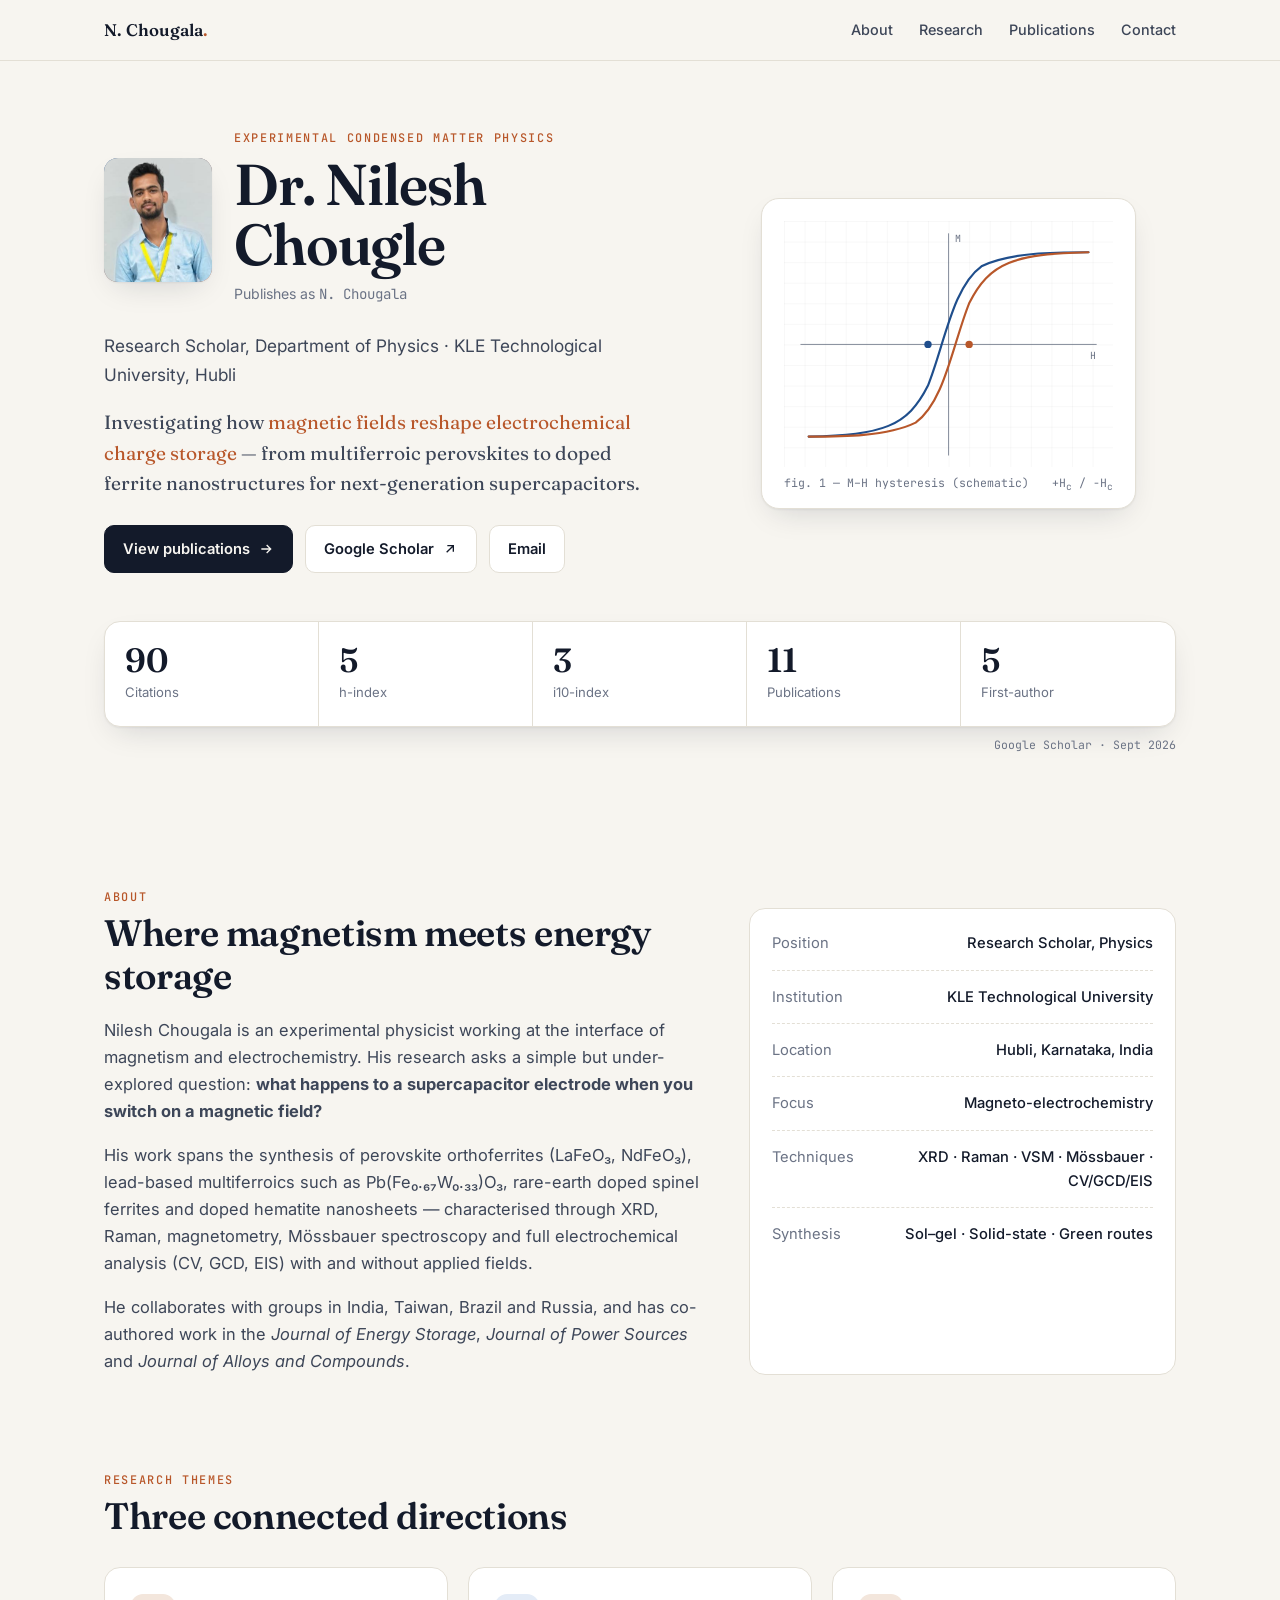
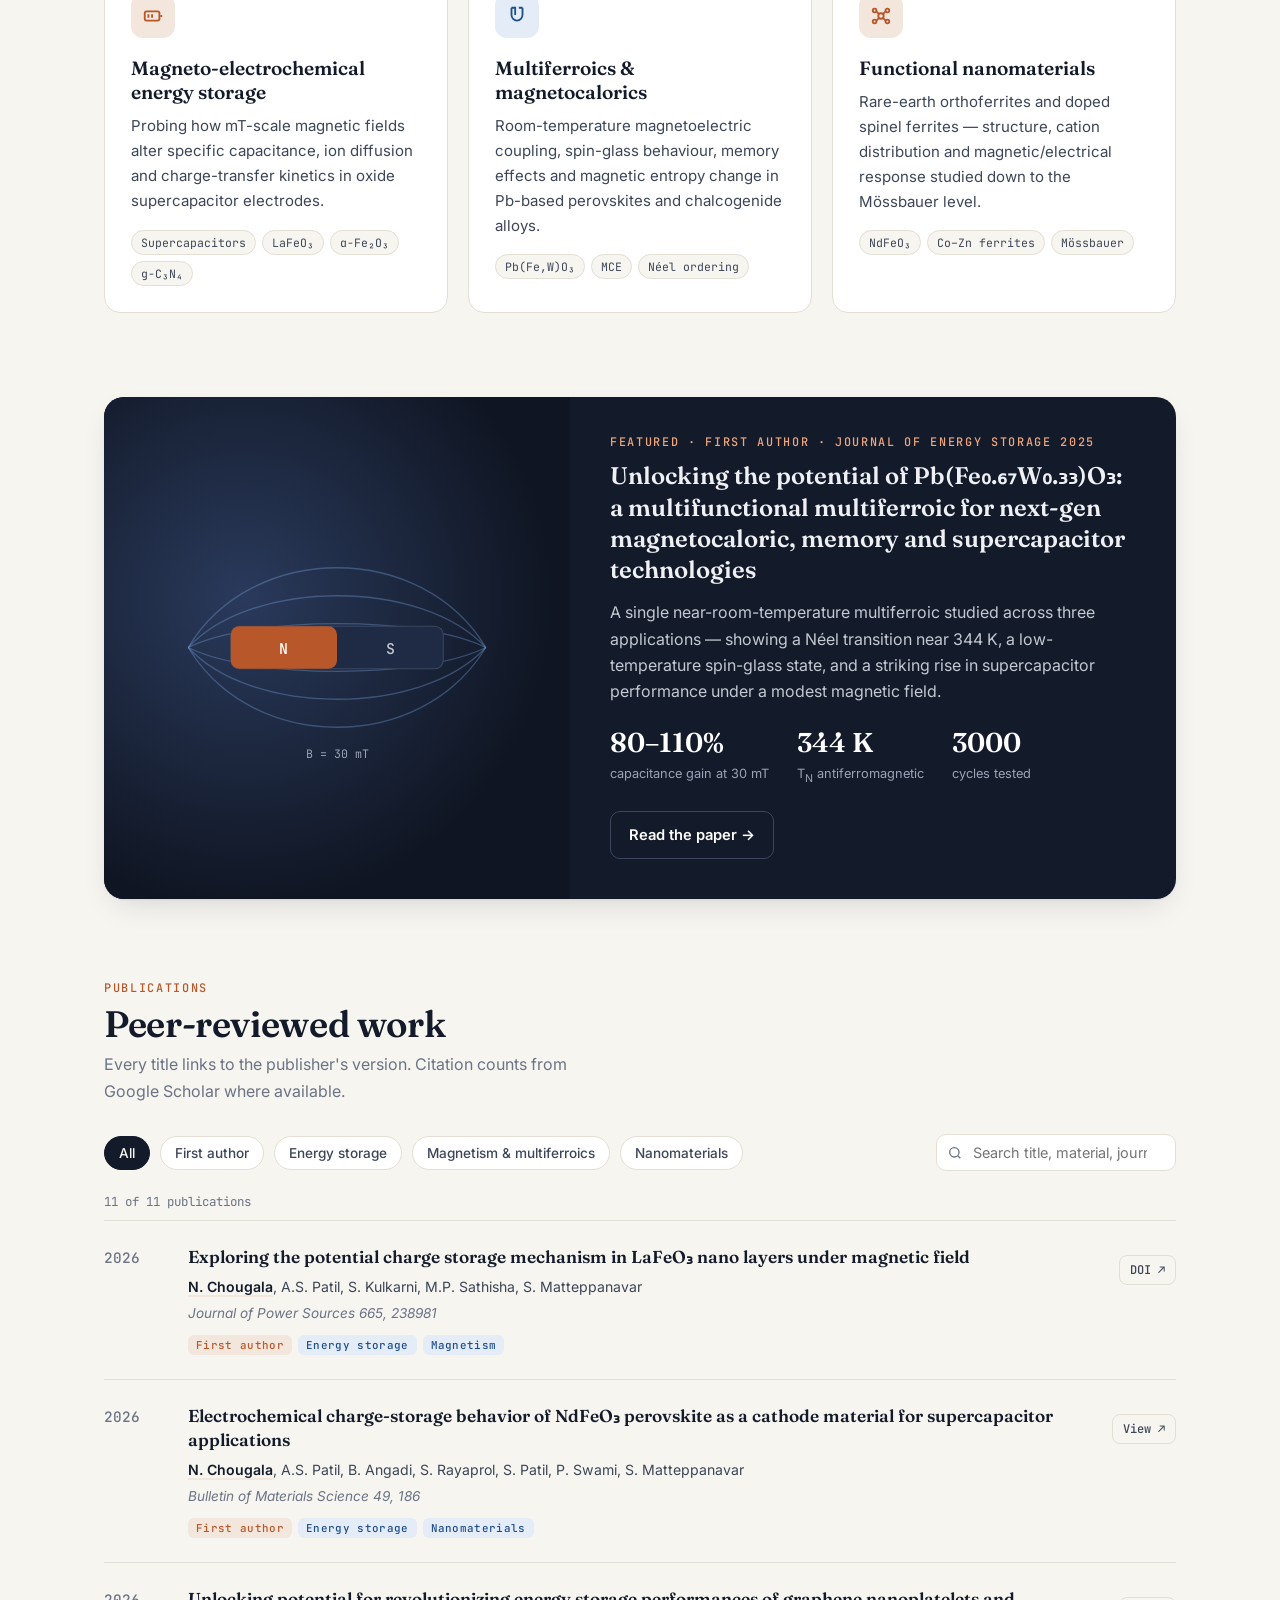
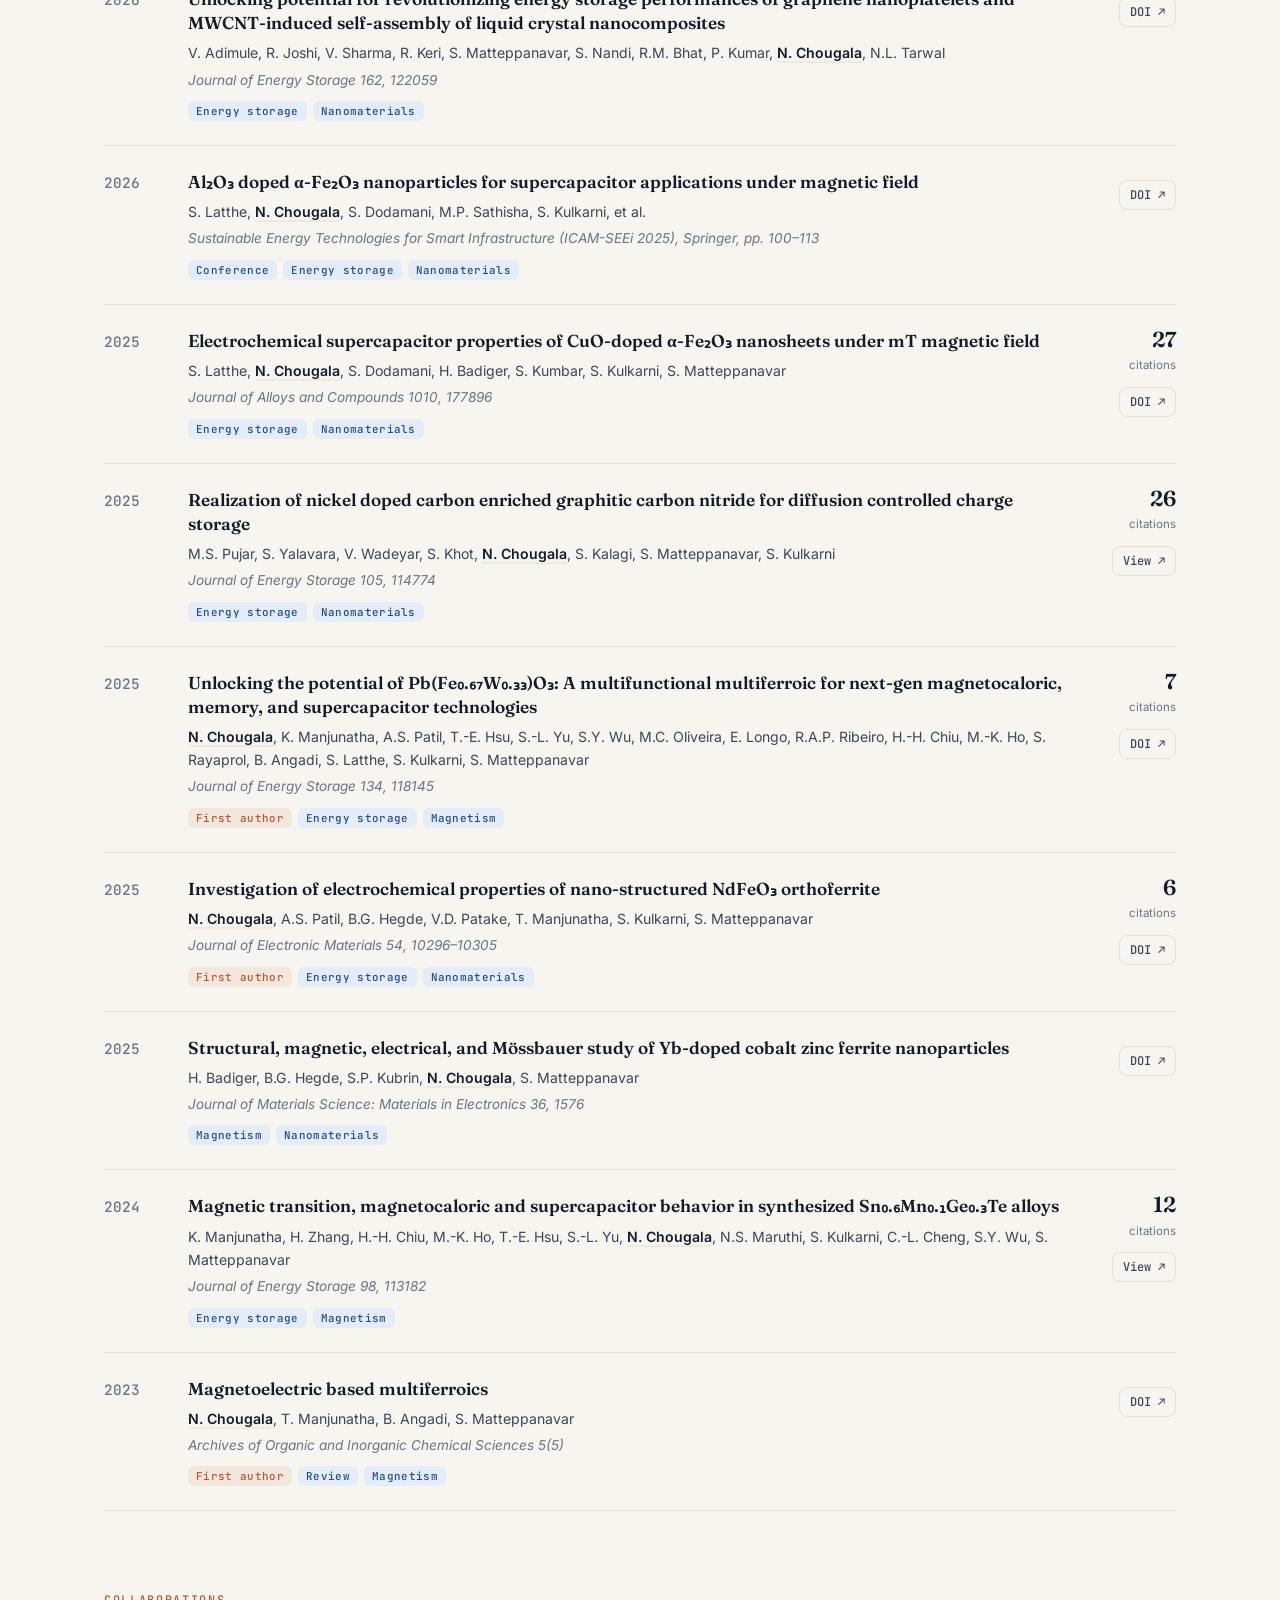
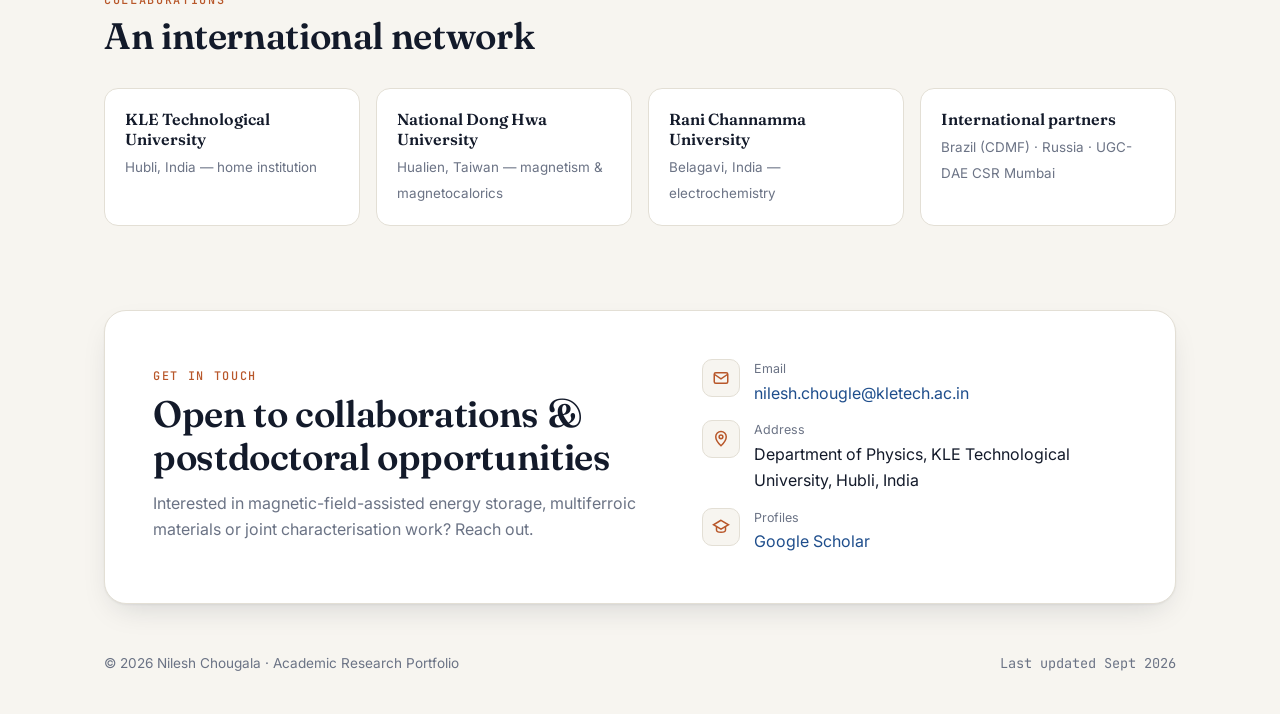
==== commit 7541392c: "3rd photo add" ====
--- a/index.html
+++ b/index.html
@@ -205,7 +205,7 @@
     <div>
       <div class="id">
         <!-- Put the profile photo next to this file as photo.jpg, or paste the base64 string into src -->
-        <div class="photo"><img src="photo.jpg" alt="Portrait of Nilesh Chougala" onerror="this.remove();this.parentNode.textContent='NC'"></div>
+        <div class="photo"><img src="[data-uri]" alt="Portrait of Nilesh Chougala" onerror="this.remove();this.parentNode.textContent='NC'"></div>
         <div>
           <div class="eyebrow">Experimental Condensed Matter Physics</div>
           <h1>Dr. Nilesh Chougle</h1>
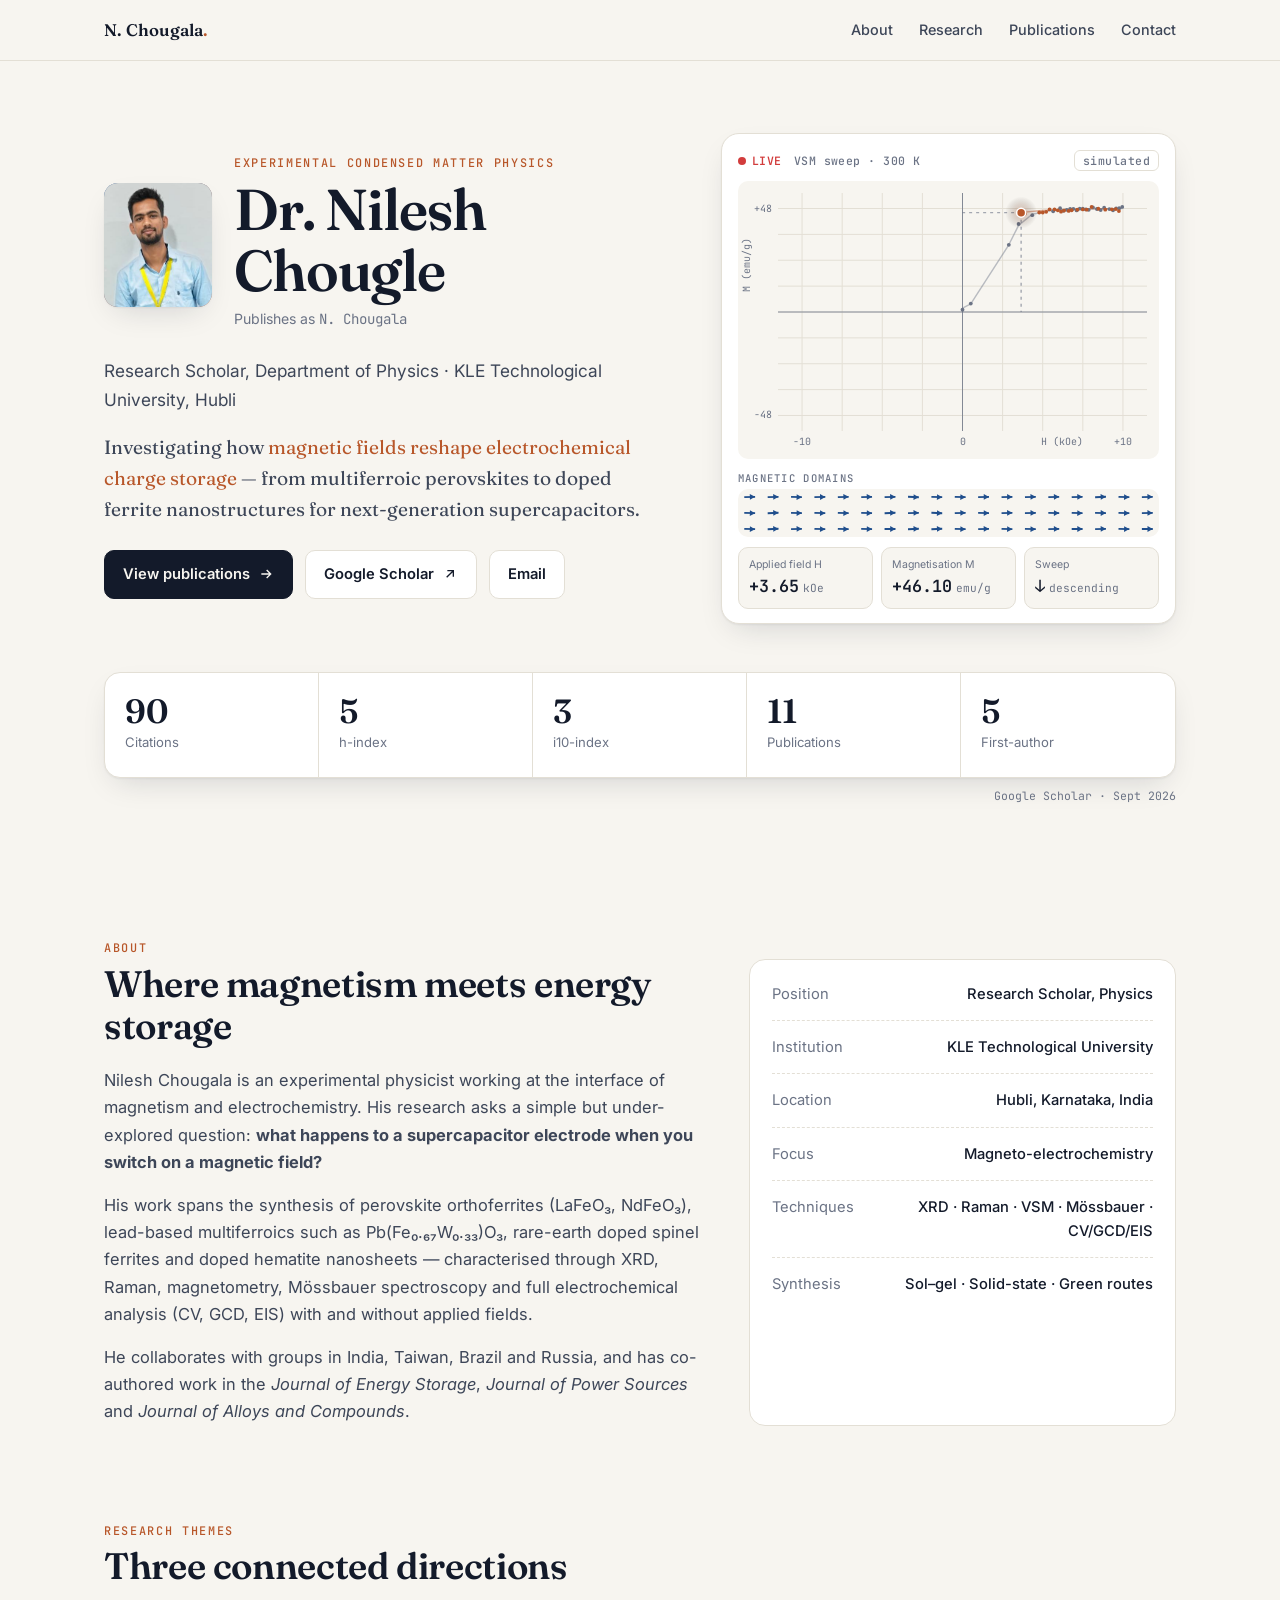
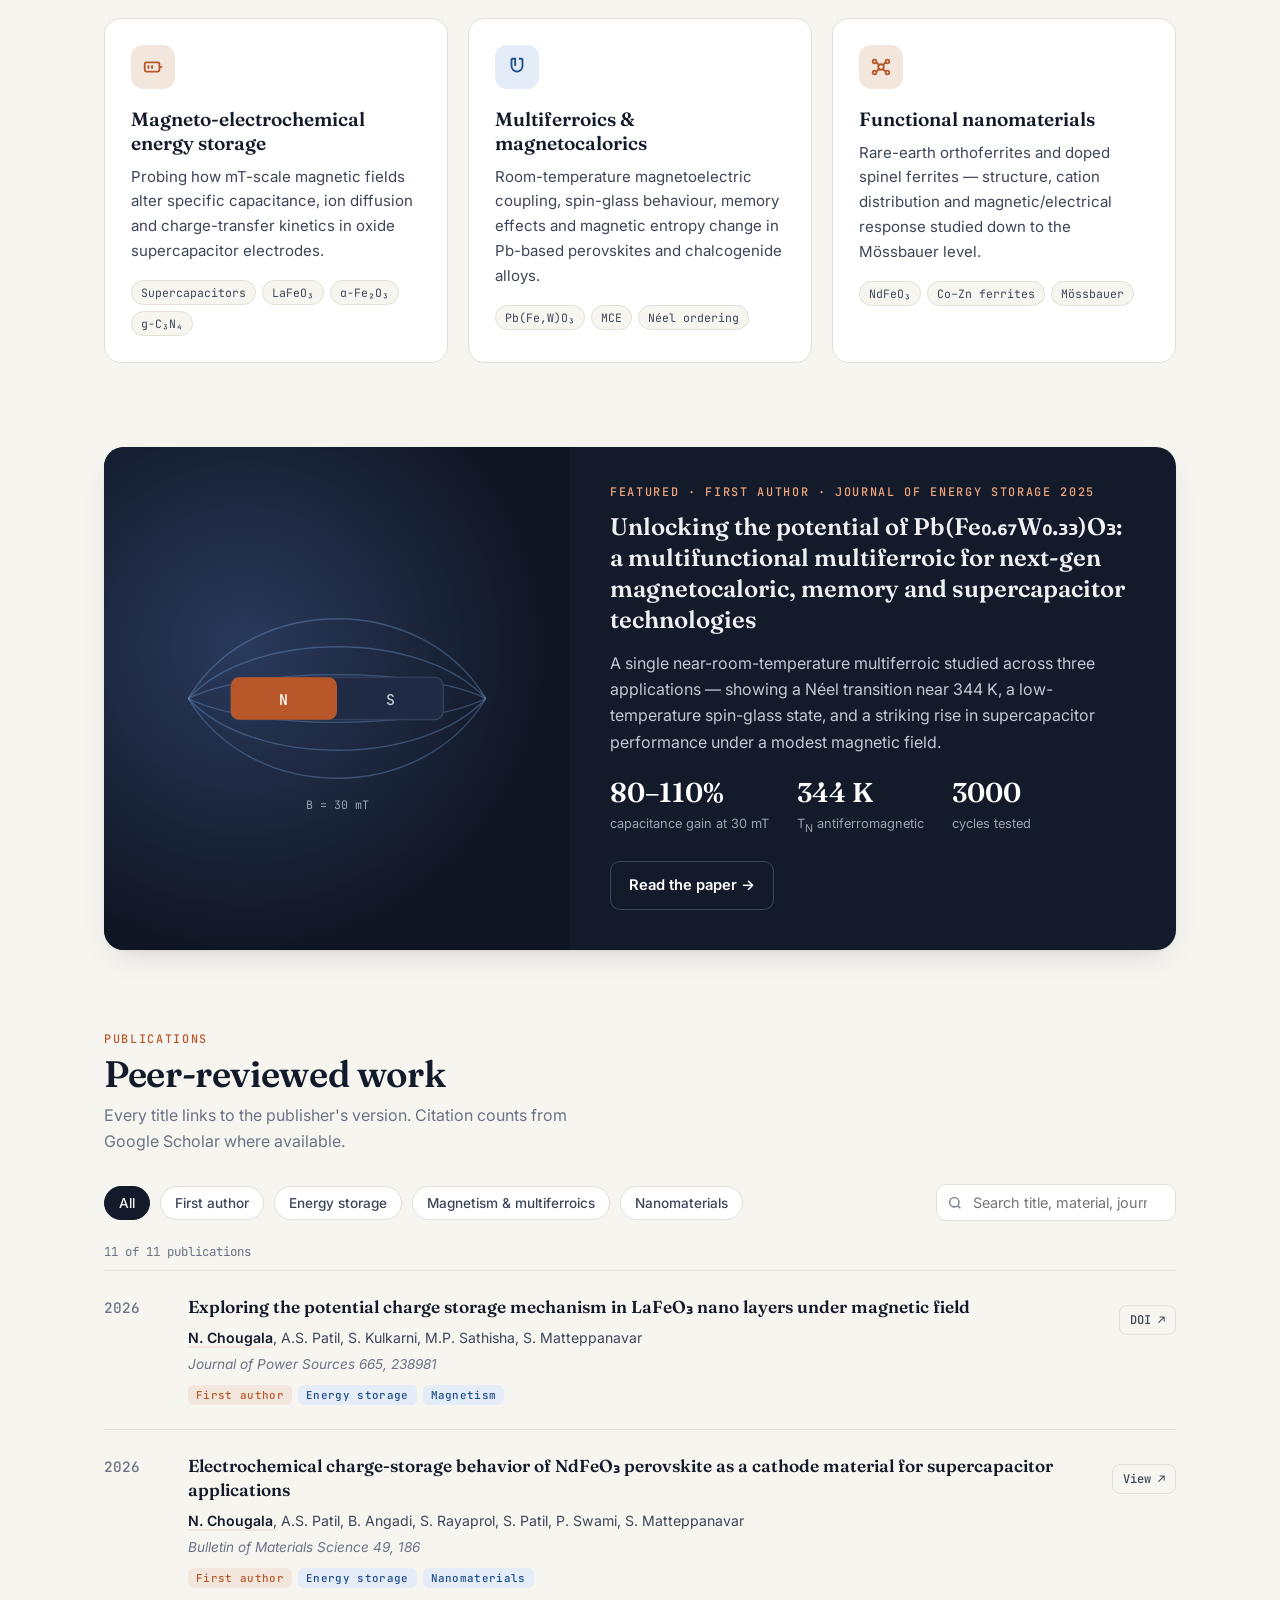
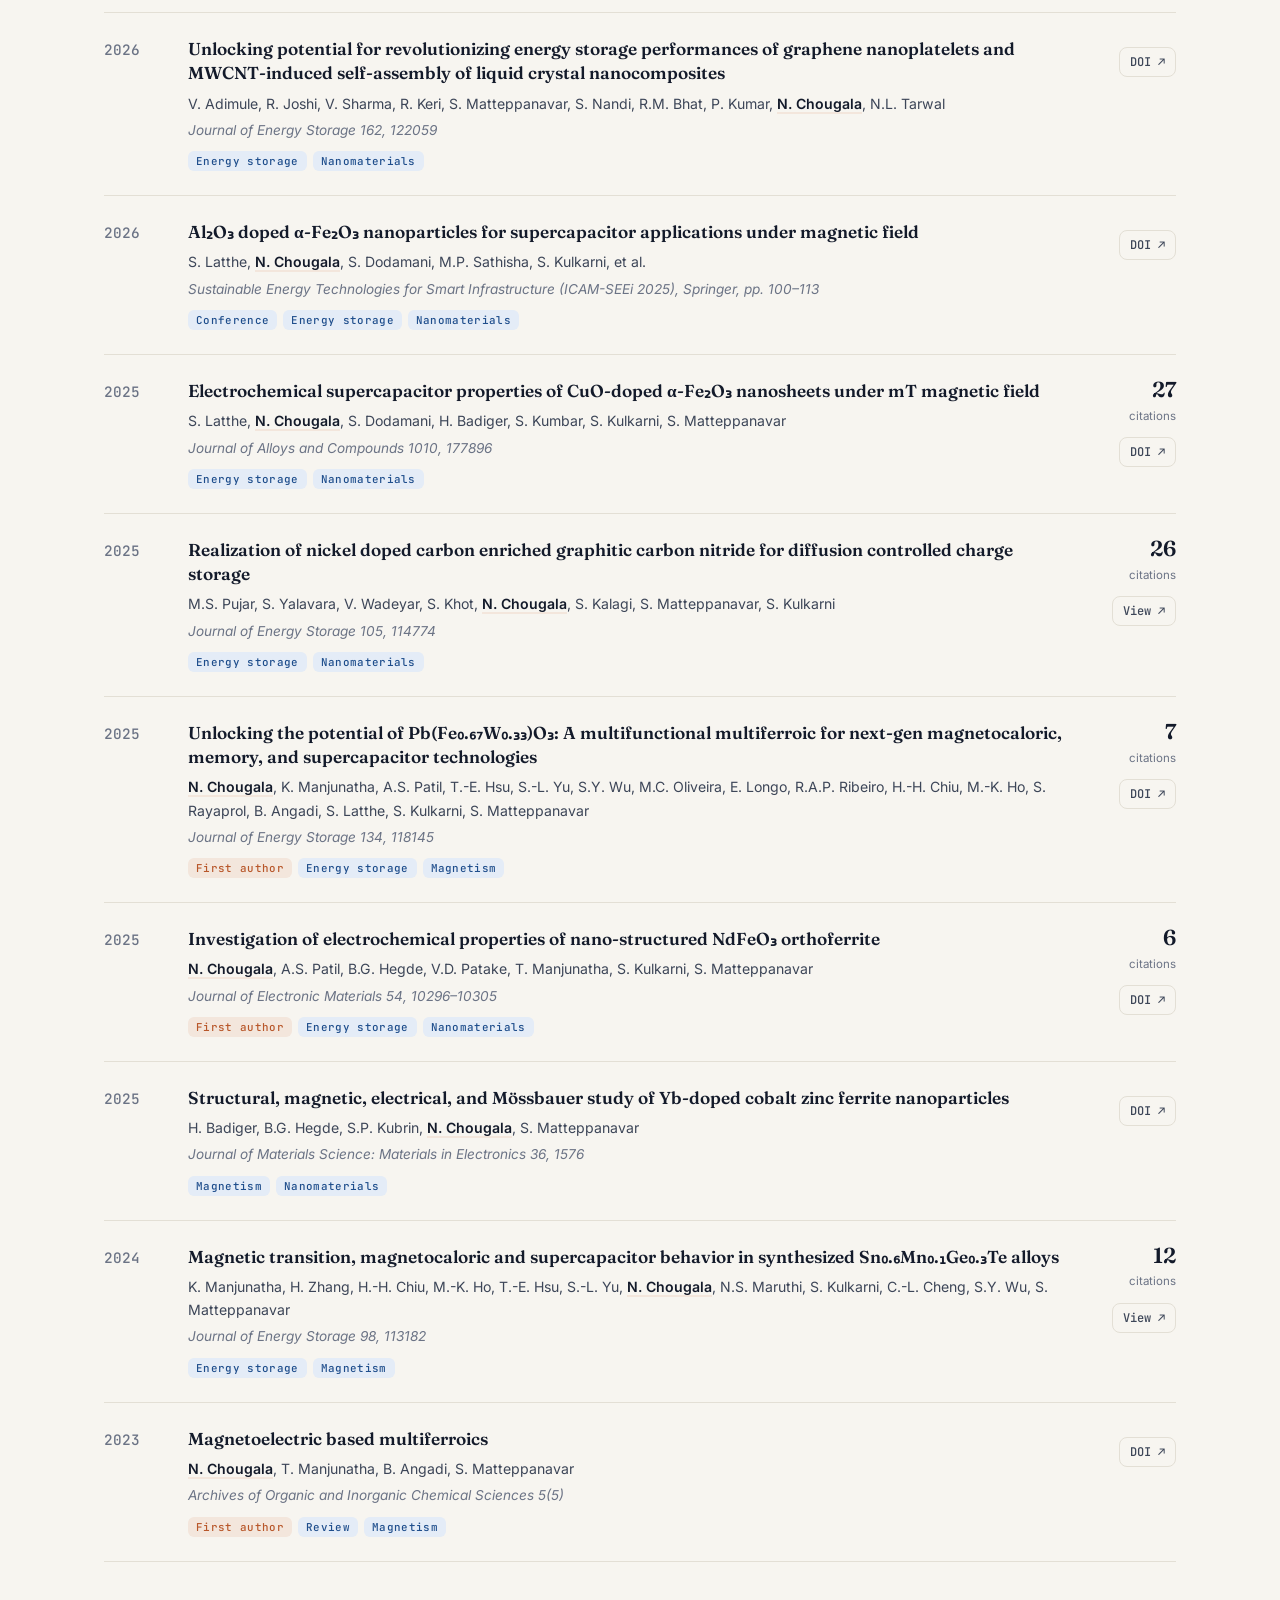
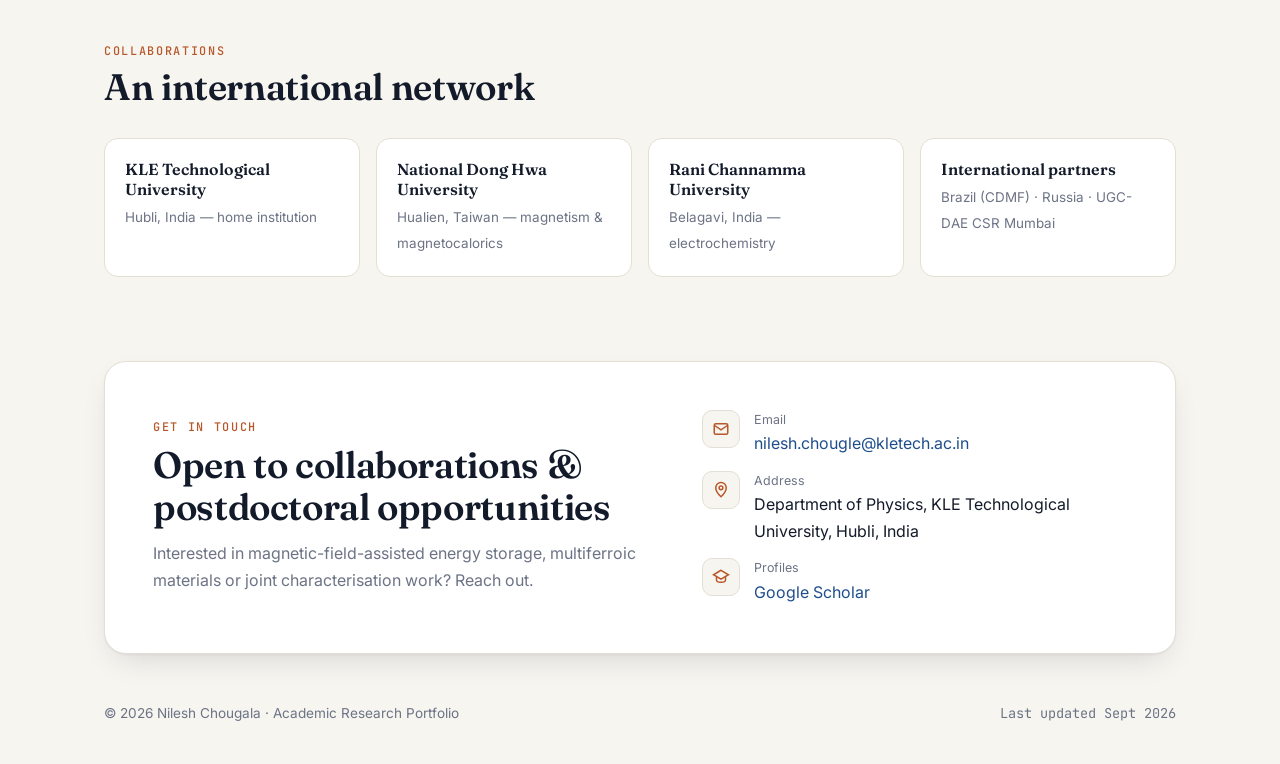
==== commit a6564ecf: "4th time" ====
--- a/index.html
+++ b/index.html
@@ -64,6 +64,30 @@
 .dot{animation:pulse 2.4s ease-in-out infinite}
 @keyframes pulse{50%{opacity:.35}}
 @media (prefers-reduced-motion:reduce){.loop,.loop2{animation:none;stroke-dashoffset:0}.dot{animation:none}}
+
+/* LIVE INSTRUMENT */
+.hero-grid>*,.id>div{min-width:0}
+h1{overflow-wrap:break-word}
+.instrument{padding:16px 16px 14px;min-width:0}
+.inst-head{white-space:nowrap;overflow:hidden}
+.inst-head{display:flex;align-items:center;gap:12px;font:500 .72rem var(--mono);color:var(--muted);margin-bottom:10px;letter-spacing:.04em}
+.inst-head .sim{margin-left:auto;padding:2px 8px;border:1px solid var(--line);border-radius:6px}
+.live{display:inline-flex;align-items:center;gap:6px;color:#d23c3c;font-weight:600}
+.live i{width:8px;height:8px;border-radius:50%;background:#d23c3c;box-shadow:0 0 0 0 rgba(210,60,60,.6);animation:rec 1.6s infinite}
+@keyframes rec{70%{box-shadow:0 0 0 7px rgba(210,60,60,0)}100%{box-shadow:0 0 0 0 rgba(210,60,60,0)}}
+#mh,#dom{width:100%;max-width:100%;display:block;border-radius:10px}
+figure.plot{margin:0}
+.readouts div{min-width:0}
+@media (max-width:600px){.readouts b{font-size:.9rem}.readouts em{display:block;margin:0}.readouts small{white-space:nowrap;overflow:hidden;text-overflow:ellipsis}.inst-head .sim{display:none}.id{gap:14px}.photo{width:84px;height:96px}}
+#mh{background:var(--paper)}
+#dom{background:var(--paper);margin-top:4px}
+.inst-label{font:500 .66rem var(--mono);text-transform:uppercase;letter-spacing:.12em;color:var(--muted);margin:12px 0 2px}
+.readouts{display:grid;grid-template-columns:repeat(3,1fr);gap:8px;margin-top:10px}
+.readouts div{background:var(--paper);border:1px solid var(--line);border-radius:10px;padding:8px 10px}
+.readouts small{display:block;font-size:.66rem;color:var(--muted)}
+.readouts b{font:600 1.05rem var(--mono);color:var(--ink);font-variant-numeric:tabular-nums}
+.readouts em{font:400 .7rem var(--mono);color:var(--muted);margin-left:4px;font-style:normal}
+@media (prefers-reduced-motion:reduce){.live i{animation:none}}
 
 /* METRICS */
 .metrics{display:grid;grid-template-columns:repeat(5,1fr);border:1px solid var(--line);border-radius:16px;background:var(--card);overflow:hidden;box-shadow:var(--shadow)}
@@ -205,7 +229,7 @@
     <div>
       <div class="id">
         <!-- Put the profile photo next to this file as photo.jpg, or paste the base64 string into src -->
-        <div class="photo"><img src="[data-uri]" alt="Portrait of Nilesh Chougala" onerror="this.remove();this.parentNode.textContent='NC'"></div>
+        <div class="photo"><img src="[data-uri]" alt="Portrait of Nilesh Chougala" onerror="this.parentNode.textContent='NC'"></div>
         <div>
           <div class="eyebrow">Experimental Condensed Matter Physics</div>
           <h1>Dr. Nilesh Chougle</h1>
@@ -223,26 +247,20 @@
       </div>
     </div>
 
-    <figure class="plot" aria-label="Illustrative magnetic hysteresis loop">
-      <svg viewBox="0 0 400 300" role="img">
-        <defs>
-          <pattern id="grid" width="25" height="25" patternUnits="userSpaceOnUse">
-            <path d="M25 0H0V25" fill="none" stroke="currentColor" stroke-opacity=".07"/>
-          </pattern>
-        </defs>
-        <rect width="400" height="300" fill="url(#grid)" style="color:var(--ink)"/>
-        <line x1="20" y1="150" x2="380" y2="150" stroke="var(--muted)" stroke-width="1"/>
-        <line x1="200" y1="15" x2="200" y2="285" stroke="var(--muted)" stroke-width="1"/>
-        <text x="372" y="168" font-family="JetBrains Mono" font-size="12" fill="var(--muted)">H</text>
-        <text x="208" y="26" font-family="JetBrains Mono" font-size="12" fill="var(--muted)">M</text>
-        <path class="loop" fill="none" stroke="var(--accent-2)" stroke-width="2.6" stroke-linecap="round"
-          d="M30 262 C120 260 150 250 175 200 C195 150 205 80 240 55 C275 38 330 38 370 38"/>
-        <path class="loop2" fill="none" stroke="var(--accent)" stroke-width="2.6" stroke-linecap="round"
-          d="M370 38 C280 40 250 50 225 100 C205 150 195 220 160 245 C125 262 70 262 30 262"/>
-        <circle class="dot" cx="225" cy="150" r="4.5" fill="var(--accent)"/>
-        <circle class="dot" cx="175" cy="150" r="4.5" fill="var(--accent-2)"/>
-      </svg>
-      <figcaption class="cap"><span>fig. 1 — M–H hysteresis (schematic)</span><span>+H<sub>c</sub> / −H<sub>c</sub></span></figcaption>
+    <figure class="plot instrument" aria-label="Animated simulation of a magnetometer measuring an M–H hysteresis loop">
+      <div class="inst-head">
+        <span class="live"><i></i>LIVE</span>
+        <span>VSM sweep · 300 K</span>
+        <span class="sim">simulated</span>
+      </div>
+      <canvas id="mh"></canvas>
+      <div class="inst-label">Magnetic domains</div>
+      <canvas id="dom"></canvas>
+      <div class="readouts">
+        <div><small>Applied field H</small><b id="rH">+0.00</b><em>kOe</em></div>
+        <div><small>Magnetisation M</small><b id="rM">0.00</b><em>emu/g</em></div>
+        <div><small>Sweep</small><b id="rB">—</b><em id="rS">virgin</em></div>
+      </div>
     </figure>
   </div>
 
@@ -487,6 +505,141 @@
 }));
 q.addEventListener('input', render);
 render();
+
+/* ===== Live VSM simulation: Preisach hysteresis model =====
+   600 magnetic "hysterons" (grains), each with its own switching fields.
+   Starting demagnetised, the sweep traces the virgin curve, then the full loop. */
+(function(){
+  const cv=document.getElementById('mh'), dv=document.getElementById('dom');
+  if(!cv) return;
+  const ctx=cv.getContext('2d'), dctx=dv.getContext('2d');
+  const rH=document.getElementById('rH'), rM=document.getElementById('rM'), rB=document.getElementById('rB'), rS=document.getElementById('rS');
+  const reduce=matchMedia('(prefers-reduced-motion: reduce)').matches;
+  const gauss=()=>{let u=0;while(!u)u=Math.random();return Math.sqrt(-2*Math.log(u))*Math.cos(2*Math.PI*Math.random());};
+
+  const N=600, hys=[];
+  for(let i=0;i<N;i++){
+    const hc=Math.max(.03,.26+.09*gauss()), hu=.05*gauss();
+    hys.push({up:hc+hu, dn:-hc+hu, s:1});
+  }
+  const cols=18, rows=3;
+  const spins=hys.slice(0,cols*rows).map(h=>({h, a:0, j:Math.random()*6.28}));
+  function demag(){ hys.forEach(h=>h.s=Math.random()<.5?1:-1); spins.forEach(s=>s.a=s.h.s>0?0:Math.PI); }
+  function applyH(H){
+    let sum=0;
+    for(const h of hys){ if(H>=h.up) h.s=1; else if(H<=h.dn) h.s=-1; sum+=h.s; }
+    return .82*sum/N + .18*Math.tanh(H/.35); // irreversible + reversible rotation
+  }
+
+  const segs=[{f:0,t:1,d:2.4,n:'virgin'},{f:1,t:-1,d:4.2,n:'descending'},{f:-1,t:1,d:4.2,n:'ascending'},
+              {f:1,t:-1,d:4.2,n:'descending'},{f:-1,t:1,d:4.2,n:'ascending'}];
+  const HOLD=1.6, FADE=.9, TOTAL=segs.reduce((a,s)=>a+s.d,0)+HOLD+FADE;
+  let pts=[], lastH=null, start=null, W=0, HH=0, DW=0, DH=0;
+
+  function size(){
+    const dpr=Math.min(2,window.devicePixelRatio||1);
+    cv.width=1; dv.width=1; // release intrinsic width before measuring
+    W=cv.clientWidth; HH=Math.round(W*.66); cv.style.height=HH+'px';
+    cv.width=W*dpr; cv.height=HH*dpr; ctx.setTransform(dpr,0,0,dpr,0,0);
+    DW=dv.clientWidth; DH=Math.max(48,Math.round(DW/cols*rows*.62)); dv.style.height=DH+'px';
+    dv.width=DW*dpr; dv.height=DH*dpr; dctx.setTransform(dpr,0,0,dpr,0,0);
+  }
+  const css=n=>getComputedStyle(document.documentElement).getPropertyValue(n).trim();
+
+  function stateAt(t){
+    let acc=0;
+    for(const s of segs){ if(t<acc+s.d){ const p=(t-acc)/s.d; return {H:s.f+(s.t-s.f)*(.5-.5*Math.cos(Math.PI*p)), seg:s}; } acc+=s.d; }
+    return {H:1, seg:null};
+  }
+
+  function draw(H,M,seg,alpha){
+    const C={ink:css('--ink'),muted:css('--muted'),line:css('--line'),a:css('--accent'),b:css('--accent-2')};
+    const pl=40,pr=12,pt=12,pb=28, X=h=>pl+(h+1.15)/2.3*(W-pl-pr), Y=m=>pt+(1.15-m)/2.3*(HH-pt-pb);
+    ctx.clearRect(0,0,W,HH);
+    // grid
+    ctx.strokeStyle=C.line; ctx.lineWidth=1;
+    for(let g=-1;g<=1.001;g+=.25){ ctx.beginPath();ctx.moveTo(X(g),pt);ctx.lineTo(X(g),HH-pb);ctx.stroke(); ctx.beginPath();ctx.moveTo(pl,Y(g));ctx.lineTo(W-pr,Y(g));ctx.stroke(); }
+    // axes
+    ctx.strokeStyle=C.muted; ctx.globalAlpha=.8;
+    ctx.beginPath();ctx.moveTo(pl,Y(0));ctx.lineTo(W-pr,Y(0));ctx.moveTo(X(0),pt);ctx.lineTo(X(0),HH-pb);ctx.stroke();
+    ctx.globalAlpha=1; ctx.fillStyle=C.muted; ctx.font='10px "JetBrains Mono",monospace';
+    ctx.textAlign='center'; [[-1,'−10'],[0,'0'],[1,'+10']].forEach(([v,l])=>ctx.fillText(l,X(v),HH-pb+14));
+    ctx.fillText('H (kOe)',X(.62),HH-pb+14);
+    ctx.textAlign='right'; [[1,'+48'],[-1,'−48']].forEach(([v,l])=>ctx.fillText(l,pl-6,Y(v)+3));
+    ctx.save();ctx.translate(12,Y(.45));ctx.rotate(-Math.PI/2);ctx.textAlign='center';ctx.fillText('M (emu/g)',0,0);ctx.restore();
+
+    // measured points
+    ctx.globalAlpha=alpha;
+    ctx.lineWidth=1.4;
+    for(let i=1;i<pts.length;i++){
+      const p=pts[i],q=pts[i-1]; if(p.n!==q.n) continue;
+      ctx.strokeStyle=p.n==='descending'?C.a:p.n==='ascending'?C.b:C.muted;
+      ctx.globalAlpha=alpha*.45; ctx.beginPath();ctx.moveTo(X(q.H),Y(q.M));ctx.lineTo(X(p.H),Y(p.M));ctx.stroke();
+    }
+    ctx.globalAlpha=alpha;
+    for(const p of pts){
+      ctx.fillStyle=p.n==='descending'?C.a:p.n==='ascending'?C.b:C.muted;
+      ctx.beginPath();ctx.arc(X(p.H),Y(p.Mn),1.9,0,6.283);ctx.fill();
+    }
+    // live probe
+    if(alpha>.5){
+      const x=X(H),y=Y(M);
+      ctx.setLineDash([3,4]);ctx.strokeStyle=C.muted;ctx.globalAlpha=.6;
+      ctx.beginPath();ctx.moveTo(x,y);ctx.lineTo(x,Y(0));ctx.moveTo(x,y);ctx.lineTo(X(0),y);ctx.stroke();ctx.setLineDash([]);
+      const col=seg&&seg.n==='descending'?C.a:seg&&seg.n==='ascending'?C.b:C.ink;
+      const g=ctx.createRadialGradient(x,y,0,x,y,16);g.addColorStop(0,col);g.addColorStop(1,'transparent');
+      ctx.globalAlpha=.35;ctx.fillStyle=g;ctx.beginPath();ctx.arc(x,y,16,0,6.283);ctx.fill();
+      ctx.globalAlpha=1;ctx.fillStyle=col;ctx.beginPath();ctx.arc(x,y,4.5,0,6.283);ctx.fill();
+      ctx.strokeStyle=css('--card');ctx.lineWidth=1.5;ctx.stroke();
+    }
+    ctx.globalAlpha=1;
+
+    // domains
+    dctx.clearRect(0,0,DW,DH);
+    const cw=DW/cols, ch=DH/rows, now=performance.now()/1000;
+    spins.forEach((s,i)=>{
+      const target=s.h.s>0?0:Math.PI; s.a+=(target-s.a)*(reduce?1:.14);
+      const cx=(i%cols+.5)*cw, cy=(Math.floor(i/cols)+.5)*ch, ang=s.a+(reduce?0:Math.sin(now*3+s.j)*.12), L=Math.min(cw,ch)*.34;
+      const up=Math.cos(s.a);
+      dctx.strokeStyle=up>0?C.b:C.a; dctx.fillStyle=dctx.strokeStyle; dctx.globalAlpha=.55+.45*Math.abs(up); dctx.lineWidth=1.8;
+      const dx=Math.cos(ang)*L, dy=Math.sin(ang)*L*.35;
+      dctx.beginPath();dctx.moveTo(cx-dx,cy-dy);dctx.lineTo(cx+dx,cy+dy);dctx.stroke();
+      const hx=cx+dx,hy=cy+dy,a2=Math.atan2(dy,dx);
+      dctx.beginPath();dctx.moveTo(hx,hy);dctx.lineTo(hx-6*Math.cos(a2-.5),hy-6*Math.sin(a2-.5));dctx.lineTo(hx-6*Math.cos(a2+.5),hy-6*Math.sin(a2+.5));dctx.closePath();dctx.fill();
+    });
+    dctx.globalAlpha=1;
+
+    rH.textContent=(H>=0?'+':'−')+Math.abs(H*10).toFixed(2);
+    rM.textContent=(M>=0?'+':'−')+Math.abs(M*48).toFixed(2);
+    rB.textContent=seg?(seg.t>seg.f?'↑':'↓'):'■';
+    rS.textContent=seg?seg.n:'hold';
+  }
+
+  function record(H,M,seg){
+    if(lastH===null||Math.abs(H-lastH)>.018){ pts.push({H,M,Mn:M+.012*gauss(),n:seg.n}); lastH=H; }
+  }
+
+  function frame(ts){
+    if(start===null){ start=ts; demag(); pts=[]; lastH=null; }
+    const t=(ts-start)/1000;
+    if(t>TOTAL){ start=null; requestAnimationFrame(frame); return; }
+    const {H,seg}=stateAt(t);
+    const M=applyH(H);
+    if(seg) record(H,M,seg);
+    const end=TOTAL-FADE, alpha=t>end?Math.max(0,1-(t-end)/FADE):1;
+    draw(H,M,seg,alpha);
+    requestAnimationFrame(frame);
+  }
+
+  size();
+  window.addEventListener('resize',()=>{size();});
+  if(reduce){
+    demag(); let tt=0;
+    while(tt<TOTAL-HOLD-FADE){ const s=stateAt(tt); const M=applyH(s.H); record(s.H,M,s.seg); tt+=.02; }
+    draw(1,applyH(1),null,1);
+    window.addEventListener('resize',()=>draw(1,applyH(1),null,1));
+  } else requestAnimationFrame(frame);
+})();
 </script>
 </body>
 </html>
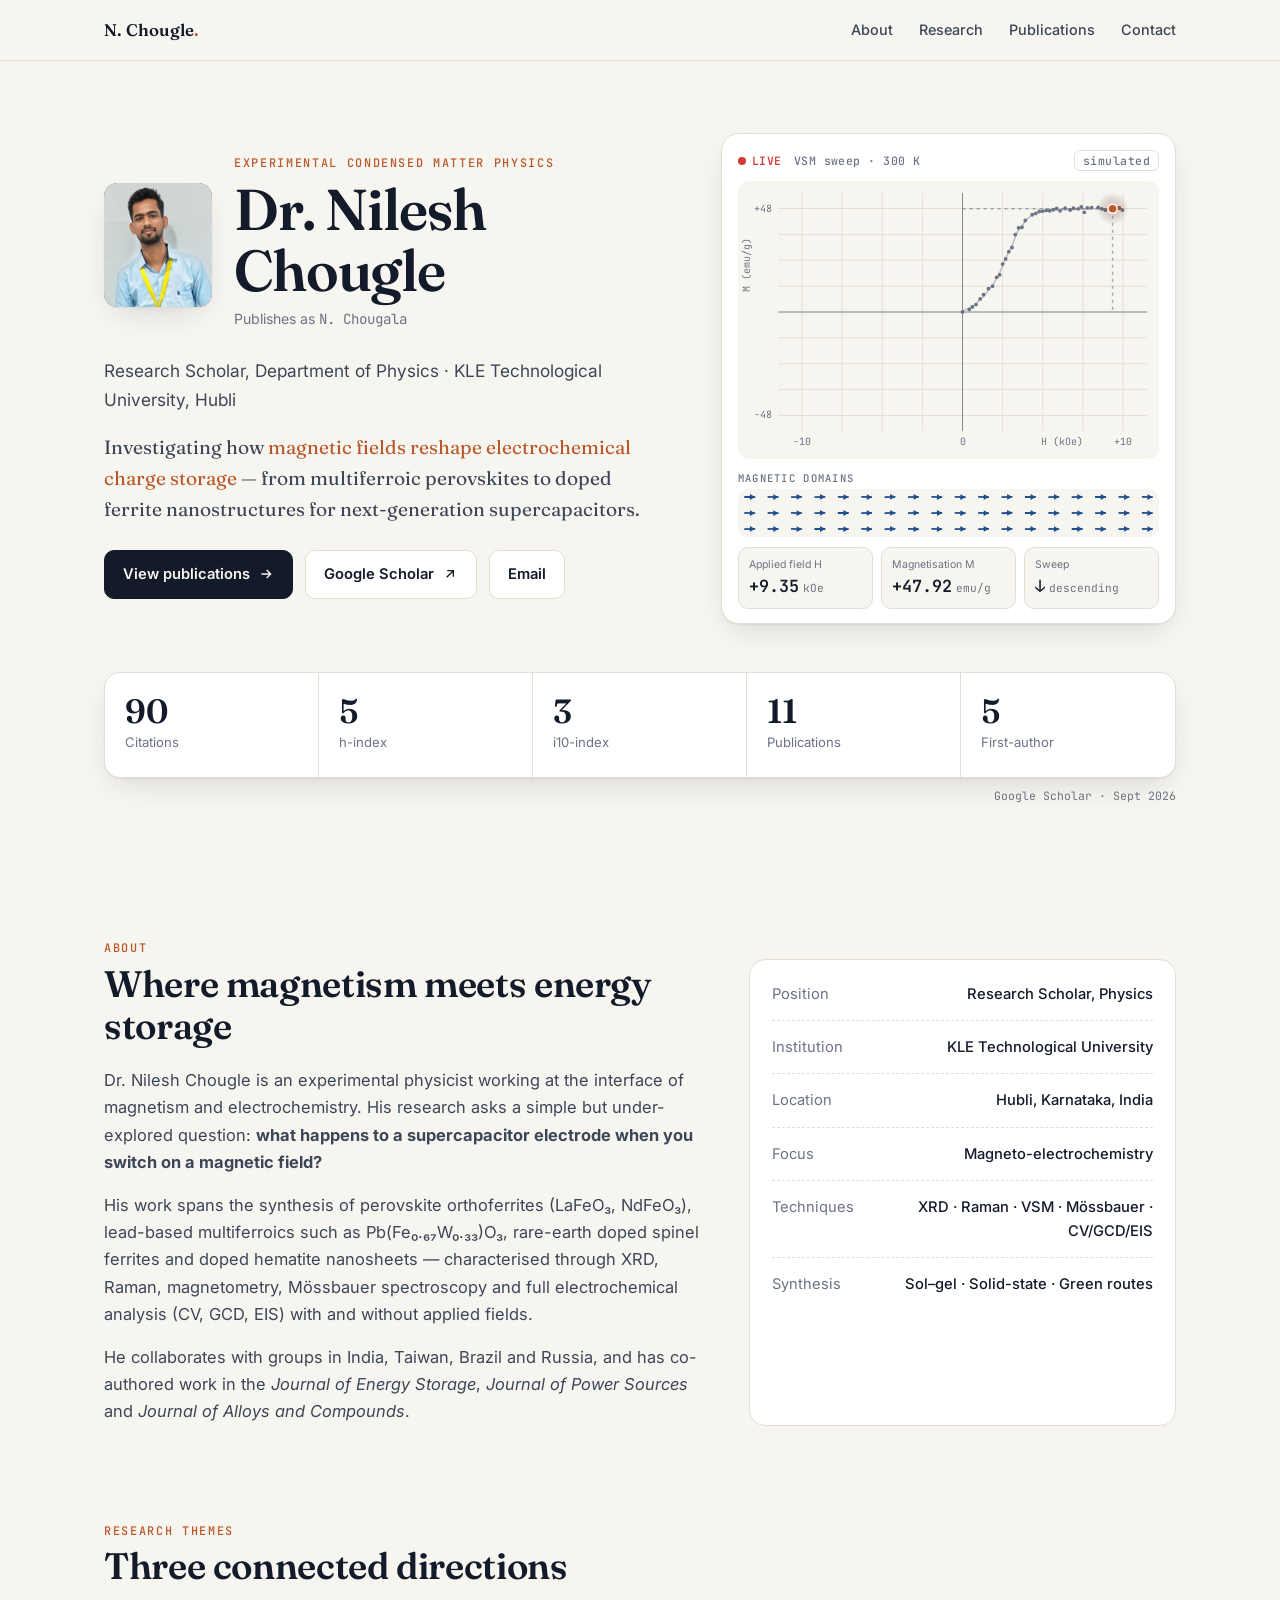
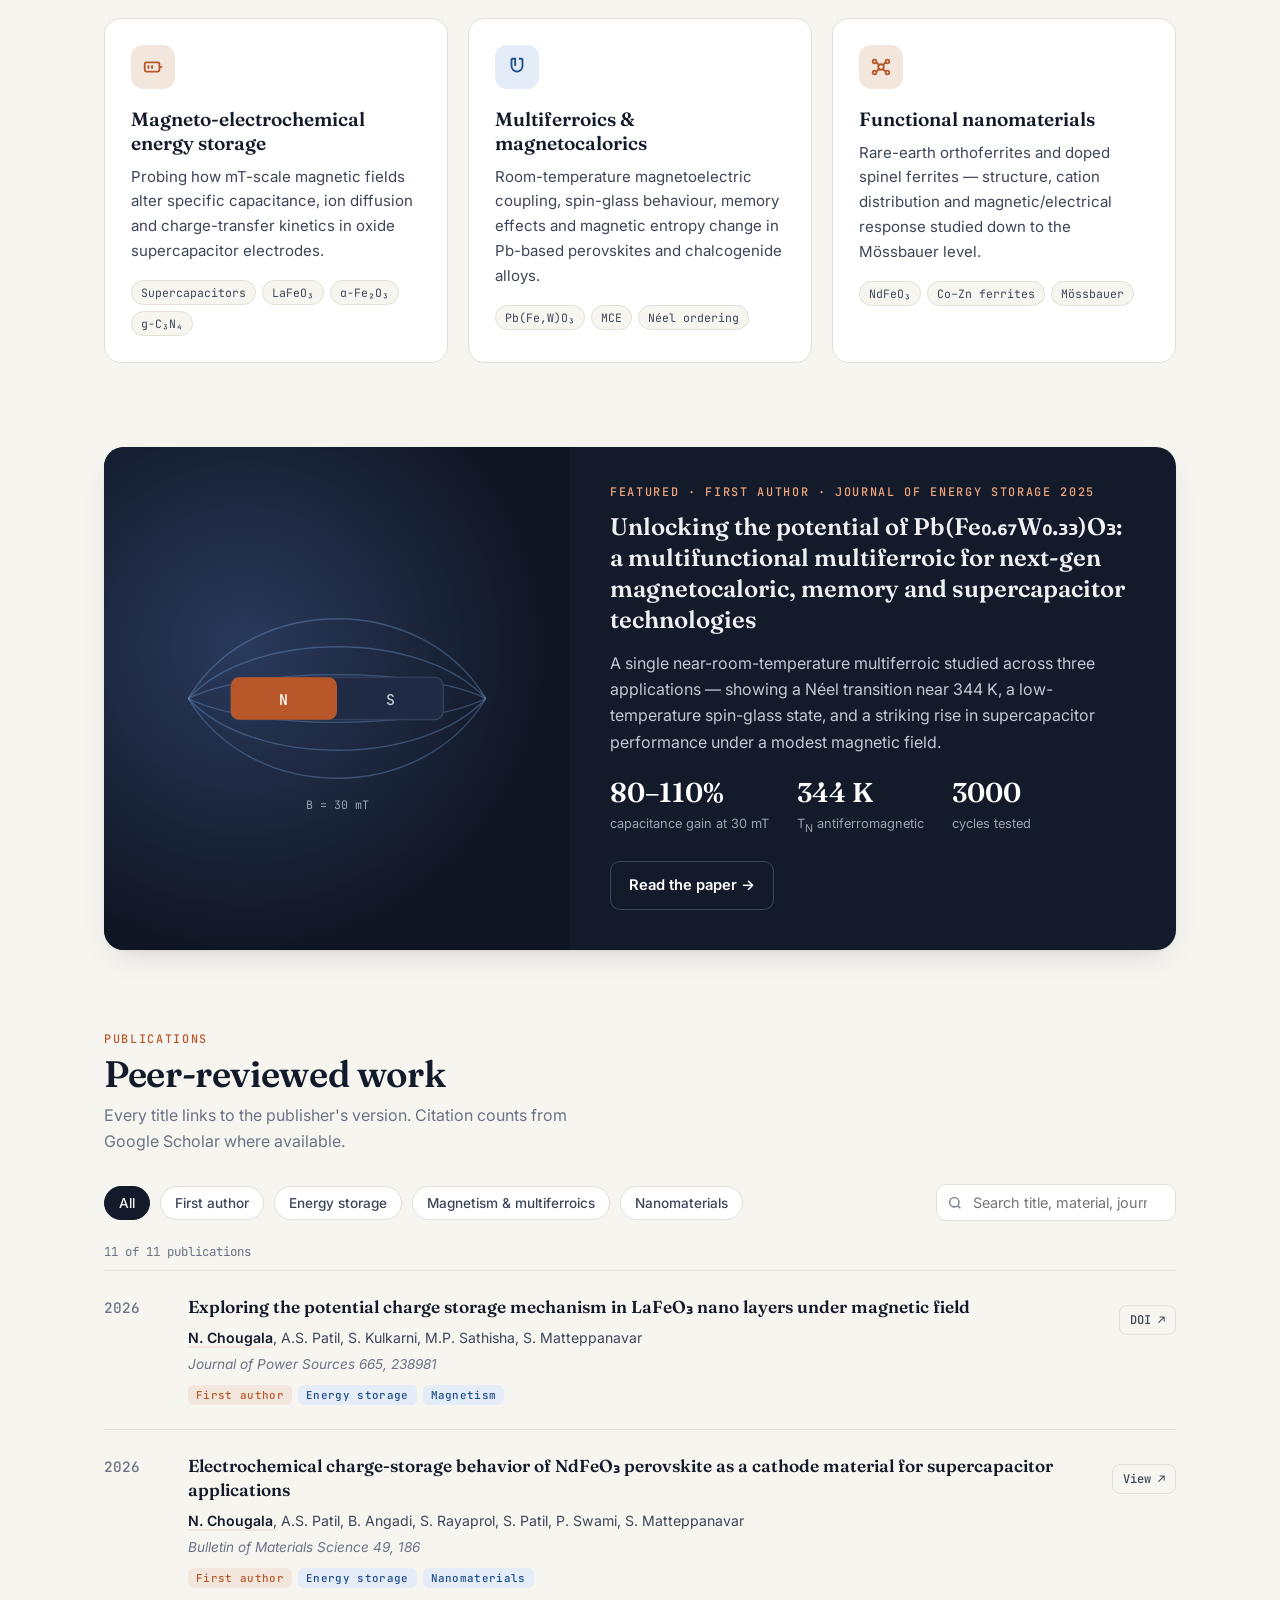
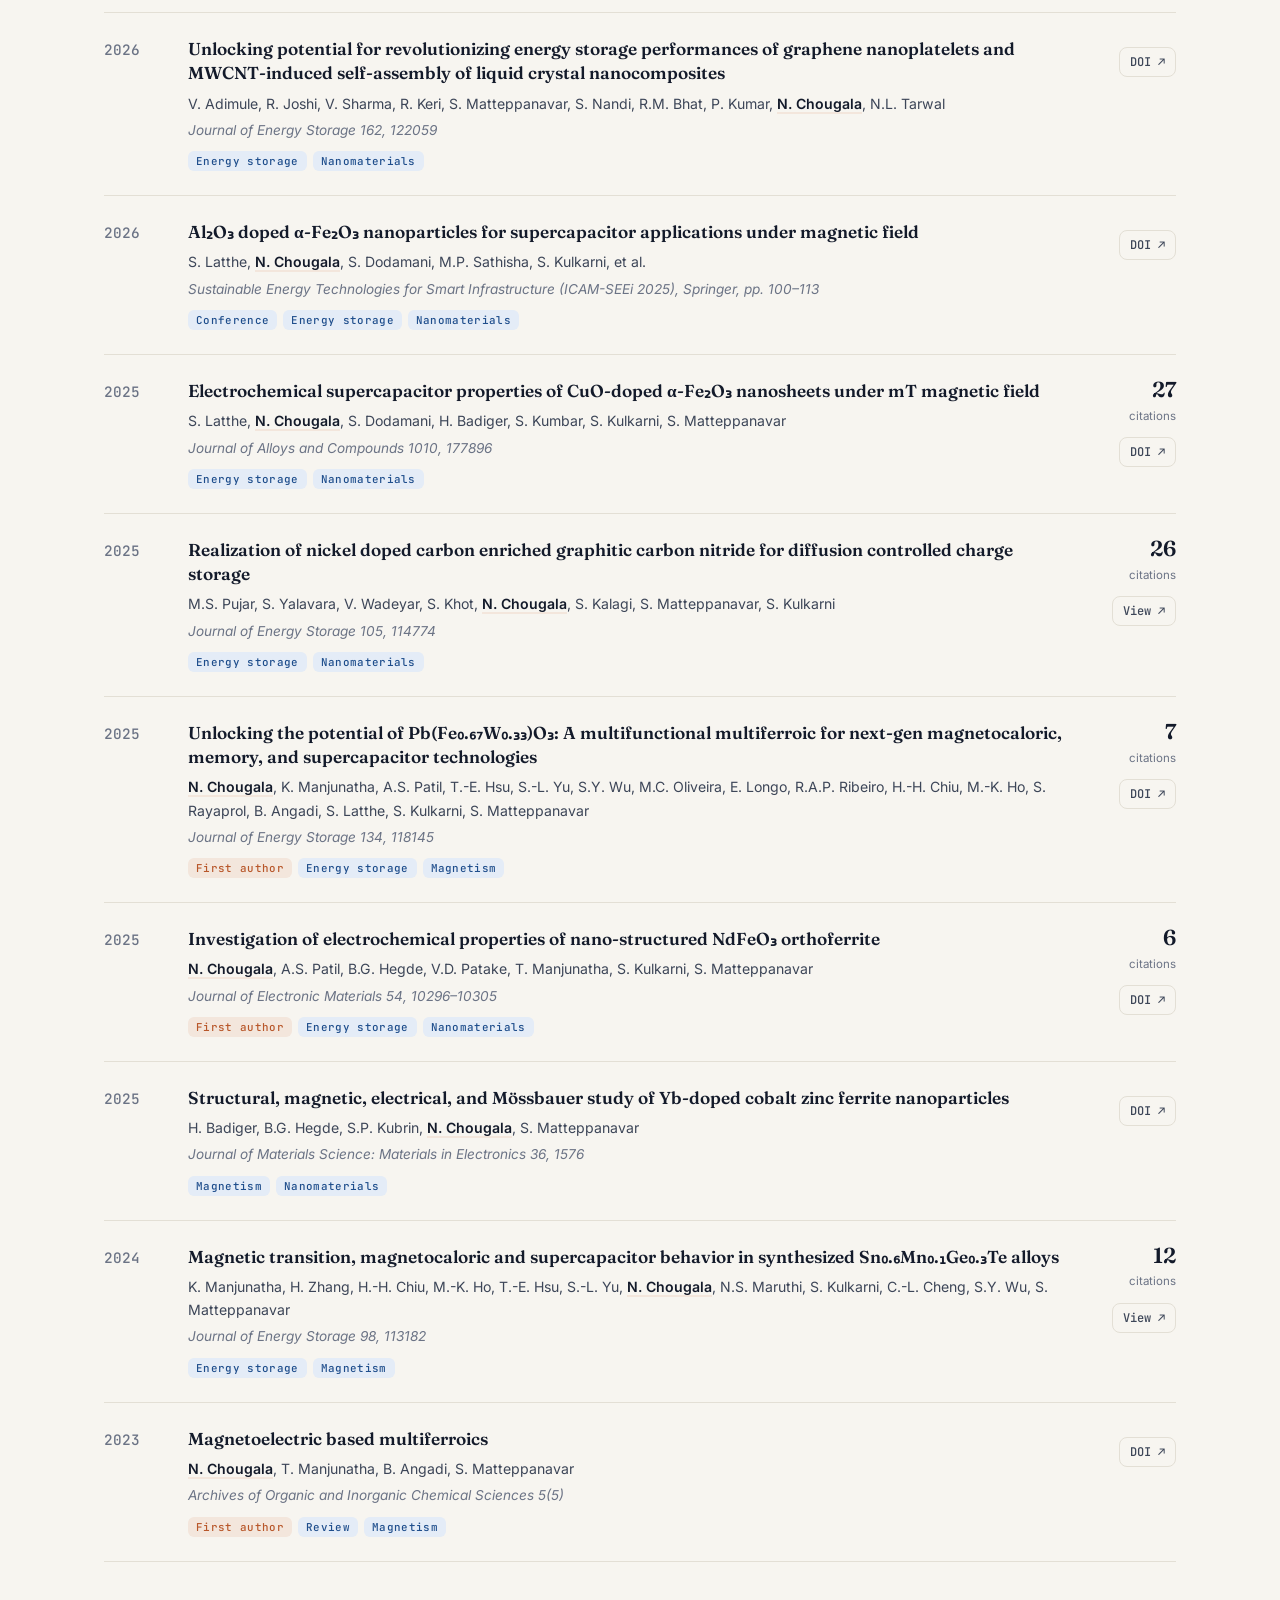
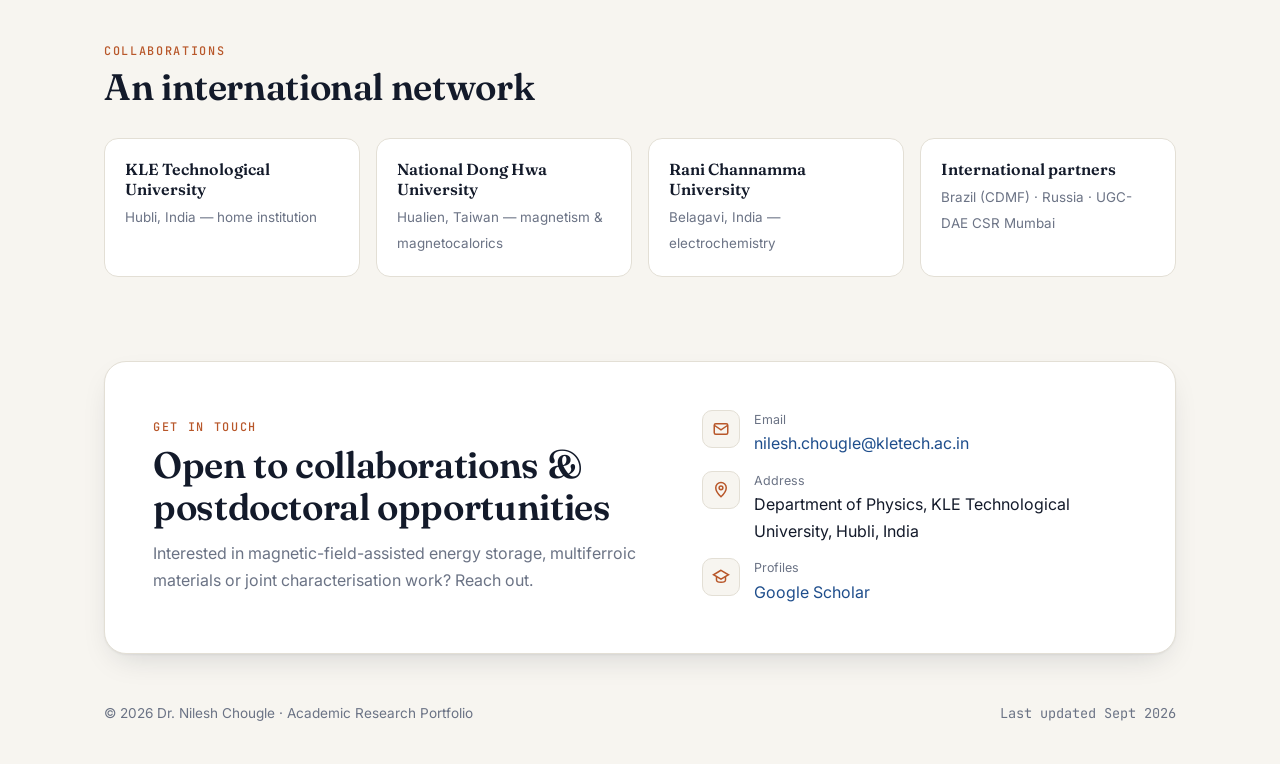
==== commit 6eadaf90: "Fix name, add mobile menu, show simulated label, remove old page - Use "Dr. Nilesh Chougle" consiste" ====
--- a/index.html
+++ b/index.html
@@ -1,645 +1,667 @@
-<!DOCTYPE html>
-<html lang="en">
-<head>
-<meta charset="UTF-8">
-<meta name="viewport" content="width=device-width, initial-scale=1">
-<title>Nilesh Chougala — Physics Research</title>
-<meta name="description" content="Nilesh Chougala — Research Scholar, Department of Physics, KLE Technological University, Hubli. Magneto-electrochemical energy storage, multiferroics, magnetocalorics and nanomaterials.">
-<link rel="preconnect" href="https://fonts.googleapis.com">
-<link rel="preconnect" href="https://fonts.gstatic.com" crossorigin>
-<link href="https://fonts.googleapis.com/css2?family=Fraunces:opsz,wght@9..144,400;9..144,600;9..144,700&family=Inter:wght@400;500;600&family=JetBrains+Mono:wght@400;500&display=swap" rel="stylesheet">
-<style>
-:root{
-  --paper:#f7f5f0; --card:#ffffff; --ink:#131a2a; --ink-2:#3d4658; --muted:#6b7385;
-  --line:#e3dfd5; --accent:#b8572a; --accent-2:#1f4e8c; --accent-soft:#f3e6dc; --blue-soft:#e4ecf7;
-  --shadow:0 1px 2px rgba(19,26,42,.05),0 12px 32px -12px rgba(19,26,42,.18);
-  --serif:'Fraunces',Georgia,serif; --sans:'Inter',system-ui,sans-serif; --mono:'JetBrains Mono',ui-monospace,monospace;
-}
-@media (prefers-color-scheme:dark){
-  :root{--paper:#0e121b;--card:#161c28;--ink:#eef0f4;--ink-2:#c3c8d2;--muted:#8a92a3;--line:#262e3d;
-  --accent:#e0875a;--accent-2:#7aa6e0;--accent-soft:#2a1f1a;--blue-soft:#18233a;--shadow:0 1px 2px rgba(0,0,0,.3),0 14px 34px -14px rgba(0,0,0,.6);}
-}
-*{box-sizing:border-box}
-html{scroll-behavior:smooth}
-body{margin:0;background:var(--paper);color:var(--ink);font:16px/1.65 var(--sans);-webkit-font-smoothing:antialiased}
-a{color:var(--accent-2);text-decoration:none}
-a:hover{text-decoration:underline}
-.wrap{max-width:1120px;margin:0 auto;padding:0 24px}
-.mono{font-family:var(--mono)}
-.eyebrow{font:500 .74rem/1 var(--mono);letter-spacing:.14em;text-transform:uppercase;color:var(--accent)}
-
-/* NAV */
-nav{position:sticky;top:0;z-index:20;background:color-mix(in srgb,var(--paper) 86%,transparent);backdrop-filter:blur(10px);border-bottom:1px solid var(--line)}
-nav .wrap{display:flex;align-items:center;justify-content:space-between;height:60px}
-.brand{font:600 1.05rem var(--serif);color:var(--ink)}
-.brand span{color:var(--accent)}
-.links{display:flex;gap:26px}
-.links a{color:var(--ink-2);font-size:.9rem;font-weight:500}
-.links a:hover{color:var(--accent);text-decoration:none}
-
-/* HERO */
-.hero{padding:72px 0 56px;position:relative;overflow:hidden}
-.hero-grid{display:grid;grid-template-columns:1.25fr 1fr;gap:48px;align-items:center}
-.id{display:flex;gap:22px;align-items:center;margin-bottom:26px}
-.photo{width:108px;height:124px;border-radius:14px;overflow:hidden;flex:none;box-shadow:var(--shadow);background:linear-gradient(135deg,var(--accent-2),var(--accent));display:grid;place-items:center;color:#fff;font:600 2rem var(--serif)}
-.photo img{width:100%;height:100%;object-fit:cover;display:block}
-h1{font:600 clamp(2.3rem,5vw,3.6rem)/1.05 var(--serif);margin:10px 0 0;letter-spacing:-.02em}
-.aka{color:var(--muted);font-size:.88rem;margin-top:6px}
-.role{font-size:1.08rem;color:var(--ink-2);margin:0 0 6px}
-.lede{font:400 1.2rem/1.6 var(--serif);color:var(--ink-2);max-width:560px;margin:18px 0 26px}
-.lede em{color:var(--accent);font-style:normal}
-.cta{display:flex;flex-wrap:wrap;gap:12px}
-.btn{display:inline-flex;align-items:center;gap:8px;padding:11px 18px;border-radius:10px;font-weight:600;font-size:.92rem;border:1px solid var(--line);color:var(--ink);background:var(--card)}
-.btn:hover{text-decoration:none;border-color:var(--accent)}
-.btn.primary{background:var(--ink);color:var(--paper);border-color:var(--ink)}
-.btn.primary:hover{background:var(--accent);border-color:var(--accent)}
-.btn svg{width:16px;height:16px}
-
-.plot{background:var(--card);border:1px solid var(--line);border-radius:18px;padding:22px 22px 14px;box-shadow:var(--shadow)}
-.plot svg{width:100%;height:auto;display:block}
-.plot .cap{display:flex;justify-content:space-between;font:400 .72rem var(--mono);color:var(--muted);margin-top:8px}
-.loop{stroke-dasharray:1400;stroke-dashoffset:1400;animation:draw 3.2s ease-out .3s forwards}
-.loop2{stroke-dasharray:1400;stroke-dashoffset:1400;animation:draw 3.2s ease-out .9s forwards}
-@keyframes draw{to{stroke-dashoffset:0}}
-.dot{animation:pulse 2.4s ease-in-out infinite}
-@keyframes pulse{50%{opacity:.35}}
-@media (prefers-reduced-motion:reduce){.loop,.loop2{animation:none;stroke-dashoffset:0}.dot{animation:none}}
-
-/* LIVE INSTRUMENT */
-.hero-grid>*,.id>div{min-width:0}
-h1{overflow-wrap:break-word}
-.instrument{padding:16px 16px 14px;min-width:0}
-.inst-head{white-space:nowrap;overflow:hidden}
-.inst-head{display:flex;align-items:center;gap:12px;font:500 .72rem var(--mono);color:var(--muted);margin-bottom:10px;letter-spacing:.04em}
-.inst-head .sim{margin-left:auto;padding:2px 8px;border:1px solid var(--line);border-radius:6px}
-.live{display:inline-flex;align-items:center;gap:6px;color:#d23c3c;font-weight:600}
-.live i{width:8px;height:8px;border-radius:50%;background:#d23c3c;box-shadow:0 0 0 0 rgba(210,60,60,.6);animation:rec 1.6s infinite}
-@keyframes rec{70%{box-shadow:0 0 0 7px rgba(210,60,60,0)}100%{box-shadow:0 0 0 0 rgba(210,60,60,0)}}
-#mh,#dom{width:100%;max-width:100%;display:block;border-radius:10px}
-figure.plot{margin:0}
-.readouts div{min-width:0}
-@media (max-width:600px){.readouts b{font-size:.9rem}.readouts em{display:block;margin:0}.readouts small{white-space:nowrap;overflow:hidden;text-overflow:ellipsis}.inst-head .sim{display:none}.id{gap:14px}.photo{width:84px;height:96px}}
-#mh{background:var(--paper)}
-#dom{background:var(--paper);margin-top:4px}
-.inst-label{font:500 .66rem var(--mono);text-transform:uppercase;letter-spacing:.12em;color:var(--muted);margin:12px 0 2px}
-.readouts{display:grid;grid-template-columns:repeat(3,1fr);gap:8px;margin-top:10px}
-.readouts div{background:var(--paper);border:1px solid var(--line);border-radius:10px;padding:8px 10px}
-.readouts small{display:block;font-size:.66rem;color:var(--muted)}
-.readouts b{font:600 1.05rem var(--mono);color:var(--ink);font-variant-numeric:tabular-nums}
-.readouts em{font:400 .7rem var(--mono);color:var(--muted);margin-left:4px;font-style:normal}
-@media (prefers-reduced-motion:reduce){.live i{animation:none}}
-
-/* METRICS */
-.metrics{display:grid;grid-template-columns:repeat(5,1fr);border:1px solid var(--line);border-radius:16px;background:var(--card);overflow:hidden;box-shadow:var(--shadow)}
-.metric{padding:22px 20px;border-right:1px solid var(--line)}
-.metric:last-child{border-right:0}
-.metric b{display:block;font:600 2.1rem/1 var(--serif);color:var(--ink)}
-.metric span{font-size:.82rem;color:var(--muted)}
-.src{font:400 .72rem var(--mono);color:var(--muted);margin-top:10px;text-align:right}
-
-/* SECTIONS */
-section{padding:84px 0 0}
-.sec-head{display:flex;justify-content:space-between;align-items:end;gap:20px;margin-bottom:30px;flex-wrap:wrap}
-h2{font:600 clamp(1.7rem,3vw,2.3rem)/1.15 var(--serif);margin:8px 0 0;letter-spacing:-.01em}
-.sub{color:var(--muted);max-width:520px;margin:6px 0 0}
-
-.about{display:grid;grid-template-columns:1.4fr 1fr;gap:48px}
-.about p{margin:0 0 16px;color:var(--ink-2);font-size:1.03rem}
-.facts{background:var(--card);border:1px solid var(--line);border-radius:16px;padding:8px 22px}
-.fact{display:flex;justify-content:space-between;gap:16px;padding:14px 0;border-bottom:1px dashed var(--line);font-size:.92rem}
-.fact:last-child{border:0}
-.fact dt{color:var(--muted)}
-.fact dd{margin:0;text-align:right;font-weight:500}
-
-.themes{display:grid;grid-template-columns:repeat(3,1fr);gap:20px}
-.theme{background:var(--card);border:1px solid var(--line);border-radius:16px;padding:26px;position:relative;transition:transform .2s,box-shadow .2s}
-.theme:hover{transform:translateY(-3px);box-shadow:var(--shadow)}
-.theme .ico{width:44px;height:44px;border-radius:12px;display:grid;place-items:center;background:var(--accent-soft);color:var(--accent);margin-bottom:18px}
-.theme:nth-child(2) .ico{background:var(--blue-soft);color:var(--accent-2)}
-.theme h3{font:600 1.2rem var(--serif);margin:0 0 10px}
-.theme p{color:var(--ink-2);font-size:.94rem;margin:0 0 16px}
-.chips{display:flex;flex-wrap:wrap;gap:6px}
-.chip{font:400 .72rem var(--mono);padding:4px 9px;border-radius:999px;background:var(--paper);border:1px solid var(--line);color:var(--ink-2)}
-
-/* FEATURED */
-.featured{display:grid;grid-template-columns:1fr 1.3fr;border-radius:20px;overflow:hidden;background:var(--ink);color:#eef0f4;box-shadow:var(--shadow)}
-@media (prefers-color-scheme:dark){.featured{background:#1b2436}}
-.feat-vis{background:radial-gradient(circle at 30% 40%,#2a3a5c,#0f1522 70%);padding:34px;display:grid;place-items:center;min-height:300px}
-.feat-vis svg{width:100%;max-width:340px}
-.feat-body{padding:40px}
-.feat-body .eyebrow{color:#f0a57c}
-.feat-body h3{font:600 1.5rem/1.3 var(--serif);margin:12px 0 14px}
-.feat-body p{color:#c3c8d2;margin:0 0 20px}
-.kpis{display:flex;gap:28px;margin:0 0 24px;flex-wrap:wrap}
-.kpi b{display:block;font:600 1.7rem var(--serif);color:#fff}
-.kpi span{font-size:.8rem;color:#9aa3b5}
-.feat-body .btn{background:transparent;color:#fff;border-color:#3b4660}
-.feat-body .btn:hover{border-color:#f0a57c}
-
-/* PUBLICATIONS */
-.toolbar{display:flex;flex-wrap:wrap;gap:10px;align-items:center;margin-bottom:22px}
-.filter{border:1px solid var(--line);background:var(--card);color:var(--ink-2);padding:8px 14px;border-radius:999px;font:500 .85rem var(--sans);cursor:pointer}
-.filter[aria-pressed="true"]{background:var(--ink);color:var(--paper);border-color:var(--ink)}
-.search{margin-left:auto;position:relative}
-.search input{border:1px solid var(--line);background:var(--card);color:var(--ink);padding:9px 14px 9px 36px;border-radius:10px;font:400 .9rem var(--sans);width:240px}
-.search svg{position:absolute;left:11px;top:50%;transform:translateY(-50%);width:16px;height:16px;color:var(--muted)}
-.count{font:400 .78rem var(--mono);color:var(--muted);margin-bottom:10px}
-
-.pubs{list-style:none;margin:0;padding:0;counter-reset:pub}
-.pub{display:grid;grid-template-columns:64px 1fr auto;gap:20px;padding:24px 0;border-top:1px solid var(--line)}
-.pub:last-child{border-bottom:1px solid var(--line)}
-.yr{font:500 .9rem var(--mono);color:var(--muted);padding-top:3px}
-.pt{font:600 1.08rem/1.4 var(--serif);color:var(--ink);margin:0 0 6px}
-.pt a{color:inherit}
-.pt a:hover{color:var(--accent);text-decoration:none}
-.au{font-size:.88rem;color:var(--ink-2);margin:0 0 4px}
-.au strong{color:var(--ink);font-weight:600;border-bottom:2px solid var(--accent-soft)}
-.jn{font-size:.85rem;color:var(--muted);font-style:italic}
-.tags{display:flex;gap:6px;margin-top:10px;flex-wrap:wrap}
-.tag{font:500 .68rem var(--mono);letter-spacing:.03em;padding:3px 8px;border-radius:6px;background:var(--blue-soft);color:var(--accent-2)}
-.tag.first{background:var(--accent-soft);color:var(--accent)}
-.side{text-align:right;min-width:92px;display:flex;flex-direction:column;align-items:flex-end;gap:10px}
-.cites b{font:600 1.35rem var(--serif);display:block;line-height:1}
-.cites span{font-size:.72rem;color:var(--muted)}
-.doi{font:500 .75rem var(--mono);padding:6px 10px;border:1px solid var(--line);border-radius:8px;color:var(--ink-2);white-space:nowrap}
-.doi:hover{border-color:var(--accent);color:var(--accent);text-decoration:none}
-.empty{padding:40px 0;text-align:center;color:var(--muted)}
-
-/* COLLAB + CONTACT */
-.collab{display:grid;grid-template-columns:repeat(4,1fr);gap:16px}
-.org{background:var(--card);border:1px solid var(--line);border-radius:14px;padding:20px}
-.org b{display:block;font:600 1rem var(--serif);margin-bottom:4px}
-.org span{font-size:.84rem;color:var(--muted)}
-
-.contact{margin:84px 0 0;background:var(--card);border:1px solid var(--line);border-radius:22px;padding:48px;display:grid;grid-template-columns:1.2fr 1fr;gap:40px;align-items:center;box-shadow:var(--shadow)}
-.contact h2{margin-top:10px}
-.clist{display:grid;gap:14px}
-.crow{display:flex;gap:14px;align-items:flex-start}
-.crow .ci{width:38px;height:38px;border-radius:10px;background:var(--paper);border:1px solid var(--line);display:grid;place-items:center;flex:none;color:var(--accent)}
-.crow .ci svg{width:18px;height:18px}
-.crow small{display:block;color:var(--muted);font-size:.78rem}
-
-footer{padding:48px 0 40px;color:var(--muted);font-size:.85rem;display:flex;justify-content:space-between;flex-wrap:wrap;gap:12px}
-
-/* RESPONSIVE */
-@media (max-width:900px){
-  .hero-grid,.about,.featured,.contact{grid-template-columns:1fr}
-  .themes{grid-template-columns:1fr}
-  .collab{grid-template-columns:1fr 1fr}
-  .metrics{grid-template-columns:repeat(3,1fr)}
-  .metric:nth-child(3){border-right:0}
-  .metric:nth-child(n+4){border-top:1px solid var(--line)}
-  .links{display:none}
-}
-@media (max-width:600px){
-  .wrap{padding:0 16px}
-  .hero{padding:44px 0 36px}
-  .metrics{grid-template-columns:1fr 1fr}
-  .metric{border-right:1px solid var(--line)!important;border-top:1px solid var(--line)}
-  .metric:nth-child(-n+2){border-top:0}
-  .metric:nth-child(2n){border-right:0!important}
-  .metric:last-child{grid-column:span 2;border-right:0!important}
-  .pub{grid-template-columns:1fr;gap:8px}
-  .side{flex-direction:row;justify-content:space-between;align-items:center;text-align:left}
-  .cites{display:flex;align-items:baseline;gap:6px}
-  .search{margin-left:0;width:100%}.search input{width:100%}
-  .collab{grid-template-columns:1fr}
-  .contact{padding:28px}
-  .feat-body{padding:28px}
-}
-@media print{nav,.toolbar,.cta{display:none}.hero{padding-top:0}section{padding-top:36px}body{background:#fff}}
-</style>
-</head>
-<body>
-
-<nav>
-  <div class="wrap">
-    <a class="brand" href="#top">N. Chougala<span>.</span></a>
-    <div class="links">
-      <a href="#about">About</a>
-      <a href="#research">Research</a>
-      <a href="#publications">Publications</a>
-      <a href="#contact">Contact</a>
-    </div>
-  </div>
-</nav>
-
-<header class="hero" id="top">
-  <div class="wrap hero-grid">
-    <div>
-      <div class="id">
-        <!-- Put the profile photo next to this file as photo.jpg, or paste the base64 string into src -->
-        <div class="photo"><img src="[data-uri]" alt="Portrait of Nilesh Chougala" onerror="this.parentNode.textContent='NC'"></div>
-        <div>
-          <div class="eyebrow">Experimental Condensed Matter Physics</div>
-          <h1>Dr. Nilesh Chougle</h1>
-          <div class="aka">Publishes as <span class="mono">N. Chougala</span></div>
-        </div>
-      </div>
-      <p class="role">Research Scholar, Department of Physics · KLE Technological University, Hubli</p>
-      <p class="lede">Investigating how <em>magnetic fields reshape electrochemical charge storage</em> — from multiferroic perovskites to doped ferrite nanostructures for next-generation supercapacitors.</p>
-      <div class="cta">
-        <a class="btn primary" href="#publications">View publications
-          <svg viewBox="0 0 24 24" fill="none" stroke="currentColor" stroke-width="2"><path d="M5 12h14M13 6l6 6-6 6"/></svg></a>
-        <a class="btn" href="https://scholar.google.com/citations?user=LY0ouK8AAAAJ&hl=en" target="_blank" rel="noopener">Google Scholar
-          <svg viewBox="0 0 24 24" fill="none" stroke="currentColor" stroke-width="2"><path d="M7 17 17 7M8 7h9v9"/></svg></a>
-        <a class="btn" href="mailto:nilesh.chougle@kletech.ac.in">Email</a>
-      </div>
-    </div>
-
-    <figure class="plot instrument" aria-label="Animated simulation of a magnetometer measuring an M–H hysteresis loop">
-      <div class="inst-head">
-        <span class="live"><i></i>LIVE</span>
-        <span>VSM sweep · 300 K</span>
-        <span class="sim">simulated</span>
-      </div>
-      <canvas id="mh"></canvas>
-      <div class="inst-label">Magnetic domains</div>
-      <canvas id="dom"></canvas>
-      <div class="readouts">
-        <div><small>Applied field H</small><b id="rH">+0.00</b><em>kOe</em></div>
-        <div><small>Magnetisation M</small><b id="rM">0.00</b><em>emu/g</em></div>
-        <div><small>Sweep</small><b id="rB">—</b><em id="rS">virgin</em></div>
-      </div>
-    </figure>
-  </div>
-
-  <div class="wrap" style="margin-top:48px">
-    <div class="metrics">
-      <div class="metric"><b>90</b><span>Citations</span></div>
-      <div class="metric"><b>5</b><span>h-index</span></div>
-      <div class="metric"><b>3</b><span>i10-index</span></div>
-      <div class="metric"><b id="m-papers">11</b><span>Publications</span></div>
-      <div class="metric"><b id="m-first">5</b><span>First-author</span></div>
-    </div>
-    <div class="src">Google Scholar · Sept 2026</div>
-  </div>
-</header>
-
-<main class="wrap">
-
-  <section id="about">
-    <div class="about">
-      <div>
-        <div class="eyebrow">About</div>
-        <h2>Where magnetism meets energy storage</h2>
-        <p style="margin-top:20px">Nilesh Chougala is an experimental physicist working at the interface of magnetism and electrochemistry. His research asks a simple but under-explored question: <strong>what happens to a supercapacitor electrode when you switch on a magnetic field?</strong></p>
-        <p>His work spans the synthesis of perovskite orthoferrites (LaFeO₃, NdFeO₃), lead-based multiferroics such as Pb(Fe₀.₆₇W₀.₃₃)O₃, rare-earth doped spinel ferrites and doped hematite nanosheets — characterised through XRD, Raman, magnetometry, Mössbauer spectroscopy and full electrochemical analysis (CV, GCD, EIS) with and without applied fields.</p>
-        <p>He collaborates with groups in India, Taiwan, Brazil and Russia, and has co-authored work in the <em>Journal of Energy Storage</em>, <em>Journal of Power Sources</em> and <em>Journal of Alloys and Compounds</em>.</p>
-      </div>
-      <dl class="facts">
-        <div class="fact"><dt>Position</dt><dd>Research Scholar, Physics</dd></div>
-        <div class="fact"><dt>Institution</dt><dd>KLE Technological University</dd></div>
-        <div class="fact"><dt>Location</dt><dd>Hubli, Karnataka, India</dd></div>
-        <div class="fact"><dt>Focus</dt><dd>Magneto-electrochemistry</dd></div>
-        <div class="fact"><dt>Techniques</dt><dd>XRD · Raman · VSM · Mössbauer · CV/GCD/EIS</dd></div>
-        <div class="fact"><dt>Synthesis</dt><dd>Sol–gel · Solid-state · Green routes</dd></div>
-      </dl>
-    </div>
-  </section>
-
-  <section id="research">
-    <div class="sec-head">
-      <div>
-        <div class="eyebrow">Research themes</div>
-        <h2>Three connected directions</h2>
-      </div>
-    </div>
-    <div class="themes">
-      <article class="theme">
-        <div class="ico"><svg width="22" height="22" viewBox="0 0 24 24" fill="none" stroke="currentColor" stroke-width="2"><rect x="3" y="7" width="16" height="10" rx="2"/><path d="M21 11v2M7 10v4M11 10v4"/></svg></div>
-        <h3>Magneto-electrochemical energy storage</h3>
-        <p>Probing how mT-scale magnetic fields alter specific capacitance, ion diffusion and charge-transfer kinetics in oxide supercapacitor electrodes.</p>
-        <div class="chips"><span class="chip">Supercapacitors</span><span class="chip">LaFeO₃</span><span class="chip">α-Fe₂O₃</span><span class="chip">g-C₃N₄</span></div>
-      </article>
-      <article class="theme">
-        <div class="ico"><svg width="22" height="22" viewBox="0 0 24 24" fill="none" stroke="currentColor" stroke-width="2"><path d="M6 3v8a6 6 0 0 0 12 0V3"/><path d="M6 3h4v8M14 3h4"/></svg></div>
-        <h3>Multiferroics &amp; magnetocalorics</h3>
-        <p>Room-temperature magnetoelectric coupling, spin-glass behaviour, memory effects and magnetic entropy change in Pb-based perovskites and chalcogenide alloys.</p>
-        <div class="chips"><span class="chip">Pb(Fe,W)O₃</span><span class="chip">MCE</span><span class="chip">Néel ordering</span></div>
-      </article>
-      <article class="theme">
-        <div class="ico"><svg width="22" height="22" viewBox="0 0 24 24" fill="none" stroke="currentColor" stroke-width="2"><circle cx="12" cy="12" r="3"/><circle cx="5" cy="6" r="2"/><circle cx="19" cy="6" r="2"/><circle cx="5" cy="18" r="2"/><circle cx="19" cy="18" r="2"/><path d="M7 7l3 3M17 7l-3 3M7 17l3-3M17 17l-3-3"/></svg></div>
-        <h3>Functional nanomaterials</h3>
-        <p>Rare-earth orthoferrites and doped spinel ferrites — structure, cation distribution and magnetic/electrical response studied down to the Mössbauer level.</p>
-        <div class="chips"><span class="chip">NdFeO₃</span><span class="chip">Co–Zn ferrites</span><span class="chip">Mössbauer</span></div>
-      </article>
-    </div>
-  </section>
-
-  <section>
-    <div class="featured">
-      <div class="feat-vis" aria-hidden="true">
-        <svg viewBox="0 0 320 240">
-          <g stroke="#7aa6e0" stroke-opacity=".35" fill="none" stroke-width="1.3">
-            <path d="M20 120 C80 20 240 20 300 120"/><path d="M20 120 C80 55 240 55 300 120"/>
-            <path d="M20 120 C80 185 240 185 300 120"/><path d="M20 120 C80 220 240 220 300 120"/>
-            <path d="M20 120 C80 90 240 90 300 120"/><path d="M20 120 C80 150 240 150 300 120"/>
-          </g>
-          <rect x="60" y="100" width="200" height="40" rx="8" fill="#1f2b44" stroke="#3b4660"/>
-          <rect x="60" y="100" width="100" height="40" rx="8" fill="#b8572a"/>
-          <text x="110" y="126" text-anchor="middle" font-family="JetBrains Mono" font-size="14" fill="#fff" font-weight="500">N</text>
-          <text x="210" y="126" text-anchor="middle" font-family="JetBrains Mono" font-size="14" fill="#c3c8d2" font-weight="500">S</text>
-          <text x="160" y="224" text-anchor="middle" font-family="JetBrains Mono" font-size="11" fill="#9aa3b5">B = 30 mT</text>
-        </svg>
-      </div>
-      <div class="feat-body">
-        <div class="eyebrow">Featured · First author · Journal of Energy Storage 2025</div>
-        <h3>Unlocking the potential of Pb(Fe₀.₆₇W₀.₃₃)O₃: a multifunctional multiferroic for next-gen magnetocaloric, memory and supercapacitor technologies</h3>
-        <p>A single near-room-temperature multiferroic studied across three applications — showing a Néel transition near 344 K, a low-temperature spin-glass state, and a striking rise in supercapacitor performance under a modest magnetic field.</p>
-        <div class="kpis">
-          <div class="kpi"><b>80–110%</b><span>capacitance gain at 30 mT</span></div>
-          <div class="kpi"><b>344 K</b><span>T<sub>N</sub> antiferromagnetic</span></div>
-          <div class="kpi"><b>3000</b><span>cycles tested</span></div>
-        </div>
-        <a class="btn" href="https://doi.org/10.1016/j.est.2025.118145" target="_blank" rel="noopener">Read the paper →</a>
-      </div>
-    </div>
-  </section>
-
-  <section id="publications">
-    <div class="sec-head">
-      <div>
-        <div class="eyebrow">Publications</div>
-        <h2>Peer-reviewed work</h2>
-        <p class="sub">Every title links to the publisher's version. Citation counts from Google Scholar where available.</p>
-      </div>
-    </div>
-    <div class="toolbar" role="toolbar" aria-label="Filter publications">
-      <button class="filter" data-f="all" aria-pressed="true">All</button>
-      <button class="filter" data-f="first" aria-pressed="false">First author</button>
-      <button class="filter" data-f="storage" aria-pressed="false">Energy storage</button>
-      <button class="filter" data-f="magnetism" aria-pressed="false">Magnetism &amp; multiferroics</button>
-      <button class="filter" data-f="nano" aria-pressed="false">Nanomaterials</button>
-      <label class="search">
-        <svg viewBox="0 0 24 24" fill="none" stroke="currentColor" stroke-width="2"><circle cx="11" cy="11" r="7"/><path d="m20 20-3.5-3.5"/></svg>
-        <input id="q" type="search" placeholder="Search title, material, journal…" aria-label="Search publications">
-      </label>
-    </div>
-    <div class="count" id="count"></div>
-    <ol class="pubs" id="pubs"></ol>
-  </section>
-
-  <section>
-    <div class="sec-head">
-      <div>
-        <div class="eyebrow">Collaborations</div>
-        <h2>An international network</h2>
-      </div>
-    </div>
-    <div class="collab">
-      <div class="org"><b>KLE Technological University</b><span>Hubli, India — home institution</span></div>
-      <div class="org"><b>National Dong Hwa University</b><span>Hualien, Taiwan — magnetism &amp; magnetocalorics</span></div>
-      <div class="org"><b>Rani Channamma University</b><span>Belagavi, India — electrochemistry</span></div>
-      <div class="org"><b>International partners</b><span>Brazil (CDMF) · Russia · UGC-DAE CSR Mumbai</span></div>
-    </div>
-  </section>
-
-  <section id="contact" class="contact">
-    <div>
-      <div class="eyebrow">Get in touch</div>
-      <h2>Open to collaborations &amp; postdoctoral opportunities</h2>
-      <p class="sub" style="margin-top:12px">Interested in magnetic-field-assisted energy storage, multiferroic materials or joint characterisation work? Reach out.</p>
-    </div>
-    <div class="clist">
-      <div class="crow"><div class="ci"><svg viewBox="0 0 24 24" fill="none" stroke="currentColor" stroke-width="2"><rect x="3" y="5" width="18" height="14" rx="2"/><path d="m3 7 9 6 9-6"/></svg></div>
-        <div><small>Email</small><a href="mailto:nilesh.chougle@kletech.ac.in">nilesh.chougle@kletech.ac.in</a></div></div>
-      <div class="crow"><div class="ci"><svg viewBox="0 0 24 24" fill="none" stroke="currentColor" stroke-width="2"><path d="M12 21s-7-6.5-7-12a7 7 0 0 1 14 0c0 5.5-7 12-7 12z"/><circle cx="12" cy="9" r="2.5"/></svg></div>
-        <div><small>Address</small>Department of Physics, KLE Technological University, Hubli, India</div></div>
-      <div class="crow"><div class="ci"><svg viewBox="0 0 24 24" fill="none" stroke="currentColor" stroke-width="2"><path d="M12 3 2 9l10 6 10-6-10-6z"/><path d="M6 11.5V16c0 1.5 2.7 3 6 3s6-1.5 6-3v-4.5"/></svg></div>
-        <div><small>Profiles</small><a href="https://scholar.google.com/citations?user=LY0ouK8AAAAJ&hl=en" target="_blank" rel="noopener">Google Scholar</a></div></div>
-    </div>
-  </section>
-
-  <footer>
-    <span>© 2026 Nilesh Chougala · Academic Research Portfolio</span>
-    <span class="mono">Last updated Sept 2026</span>
-  </footer>
-</main>
-
-<script>
-const ME = /(N\.?\s?Chougala|N\.?\s?Chougula|Nilesh Chougala)/;
-const pubs = [
-  {y:2026, t:"Exploring the potential charge storage mechanism in LaFeO₃ nano layers under magnetic field",
-   a:"N. Chougala, A.S. Patil, S. Kulkarni, M.P. Sathisha, S. Matteppanavar",
-   j:"Journal of Power Sources 665, 238981", url:"https://doi.org/10.1016/j.jpowsour.2025.238981", doi:"10.1016/j.jpowsour.2025.238981",
-   c:null, first:true, cat:["storage","magnetism"]},
-  {y:2026, t:"Electrochemical charge-storage behavior of NdFeO₃ perovskite as a cathode material for supercapacitor applications",
-   a:"N. Chougala, A.S. Patil, B. Angadi, S. Rayaprol, S. Patil, P. Swami, S. Matteppanavar",
-   j:"Bulletin of Materials Science 49, 186", url:"https://scholar.google.com/scholar?q=%22Electrochemical+charge-storage+behavior+of+NdFeO3+perovskite+as+a+cathode+material%22", doi:null,
-   c:null, first:true, cat:["storage","nano"]},
-  {y:2026, t:"Unlocking potential for revolutionizing energy storage performances of graphene nanoplatelets and MWCNT-induced self-assembly of liquid crystal nanocomposites",
-   a:"V. Adimule, R. Joshi, V. Sharma, R. Keri, S. Matteppanavar, S. Nandi, R.M. Bhat, P. Kumar, N. Chougala, N.L. Tarwal",
-   j:"Journal of Energy Storage 162, 122059", url:"https://doi.org/10.1016/j.est.2026.122059", doi:"10.1016/j.est.2026.122059",
-   c:null, first:false, cat:["storage","nano"]},
-  {y:2026, t:"Al₂O₃ doped α-Fe₂O₃ nanoparticles for supercapacitor applications under magnetic field",
-   a:"S. Latthe, N. Chougala, S. Dodamani, M.P. Sathisha, S. Kulkarni, et al.",
-   j:"Sustainable Energy Technologies for Smart Infrastructure (ICAM-SEEi 2025), Springer, pp. 100–113", url:"https://link.springer.com/chapter/10.1007/978-3-032-33953-9_8", doi:"10.1007/978-3-032-33953-9_8",
-   c:null, first:false, cat:["storage","nano"], kind:"Conference"},
-  {y:2025, t:"Electrochemical supercapacitor properties of CuO-doped α-Fe₂O₃ nanosheets under mT magnetic field",
-   a:"S. Latthe, N. Chougala, S. Dodamani, H. Badiger, S. Kumbar, S. Kulkarni, S. Matteppanavar",
-   j:"Journal of Alloys and Compounds 1010, 177896", url:"https://doi.org/10.1016/j.jallcom.2024.177896", doi:"10.1016/j.jallcom.2024.177896",
-   c:27, first:false, cat:["storage","nano"]},
-  {y:2025, t:"Realization of nickel doped carbon enriched graphitic carbon nitride for diffusion controlled charge storage",
-   a:"M.S. Pujar, S. Yalavara, V. Wadeyar, S. Khot, N. Chougala, S. Kalagi, S. Matteppanavar, S. Kulkarni",
-   j:"Journal of Energy Storage 105, 114774", url:"https://www.sciencedirect.com/science/article/pii/S2352152X24043603", doi:null,
-   c:26, first:false, cat:["storage","nano"]},
-  {y:2025, t:"Unlocking the potential of Pb(Fe₀.₆₇W₀.₃₃)O₃: A multifunctional multiferroic for next-gen magnetocaloric, memory, and supercapacitor technologies",
-   a:"N. Chougala, K. Manjunatha, A.S. Patil, T.-E. Hsu, S.-L. Yu, S.Y. Wu, M.C. Oliveira, E. Longo, R.A.P. Ribeiro, H.-H. Chiu, M.-K. Ho, S. Rayaprol, B. Angadi, S. Latthe, S. Kulkarni, S. Matteppanavar",
-   j:"Journal of Energy Storage 134, 118145", url:"https://doi.org/10.1016/j.est.2025.118145", doi:"10.1016/j.est.2025.118145",
-   c:7, first:true, cat:["storage","magnetism"]},
-  {y:2025, t:"Investigation of electrochemical properties of nano-structured NdFeO₃ orthoferrite",
-   a:"N. Chougala, A.S. Patil, B.G. Hegde, V.D. Patake, T. Manjunatha, S. Kulkarni, S. Matteppanavar",
-   j:"Journal of Electronic Materials 54, 10296–10305", url:"https://doi.org/10.1007/s11664-025-12385-6", doi:"10.1007/s11664-025-12385-6",
-   c:6, first:true, cat:["storage","nano"]},
-  {y:2025, t:"Structural, magnetic, electrical, and Mössbauer study of Yb-doped cobalt zinc ferrite nanoparticles",
-   a:"H. Badiger, B.G. Hegde, S.P. Kubrin, N. Chougala, S. Matteppanavar",
-   j:"Journal of Materials Science: Materials in Electronics 36, 1576", url:"https://doi.org/10.1007/s10854-025-15632-y", doi:"10.1007/s10854-025-15632-y",
-   c:null, first:false, cat:["magnetism","nano"]},
-  {y:2024, t:"Magnetic transition, magnetocaloric and supercapacitor behavior in synthesized Sn₀.₆Mn₀.₁Ge₀.₃Te alloys",
-   a:"K. Manjunatha, H. Zhang, H.-H. Chiu, M.-K. Ho, T.-E. Hsu, S.-L. Yu, N. Chougala, N.S. Maruthi, S. Kulkarni, C.-L. Cheng, S.Y. Wu, S. Matteppanavar",
-   j:"Journal of Energy Storage 98, 113182", url:"https://www.sciencedirect.com/science/article/pii/S2352152X24027683", doi:null,
-   c:12, first:false, cat:["storage","magnetism"]},
-  {y:2023, t:"Magnetoelectric based multiferroics",
-   a:"N. Chougala, T. Manjunatha, B. Angadi, S. Matteppanavar",
-   j:"Archives of Organic and Inorganic Chemical Sciences 5(5)", url:"https://doi.org/10.32474/AOICS.2023.05.000222", doi:"10.32474/AOICS.2023.05.000222",
-   c:null, first:true, cat:["magnetism"], kind:"Review"}
-];
-
-const labels = {storage:"Energy storage", magnetism:"Magnetism", nano:"Nanomaterials"};
-const list = document.getElementById('pubs'), q = document.getElementById('q'), countEl = document.getElementById('count');
-let filter = 'all';
-document.getElementById('m-papers').textContent = pubs.length;
-document.getElementById('m-first').textContent = pubs.filter(p=>p.first).length;
-
-const esc = s => s.replace(/[&<>"]/g, ch => ({'&':'&amp;','<':'&lt;','>':'&gt;','"':'&quot;'}[ch]));
-
-function render(){
-  const term = q.value.trim().toLowerCase();
-  const rows = pubs.filter(p => (filter==='all' || (filter==='first' ? p.first : p.cat.includes(filter))) &&
-    (!term || (p.t+' '+p.a+' '+p.j).toLowerCase().includes(term)))
-    .sort((a,b)=> b.y-a.y || (b.c||0)-(a.c||0));
-  countEl.textContent = `${rows.length} of ${pubs.length} publications`;
-  list.innerHTML = rows.length ? rows.map(p => `
-    <li class="pub">
-      <div class="yr">${p.y}</div>
-      <div>
-        <p class="pt"><a href="${p.url}" target="_blank" rel="noopener">${esc(p.t)}</a></p>
-        <p class="au">${esc(p.a).replace(ME,'<strong>$1</strong>')}</p>
-        <div class="jn">${esc(p.j)}</div>
-        <div class="tags">
-          ${p.first?'<span class="tag first">First author</span>':''}
-          ${p.kind?`<span class="tag">${p.kind}</span>`:''}
-          ${p.cat.map(c=>`<span class="tag">${labels[c]}</span>`).join('')}
-        </div>
-      </div>
-      <div class="side">
-        ${p.c!=null?`<div class="cites"><b>${p.c}</b><span>citations</span></div>`:'<div></div>'}
-        <a class="doi" href="${p.url}" target="_blank" rel="noopener">${p.doi?'DOI ↗':'View ↗'}</a>
-      </div>
-    </li>`).join('') : '<li class="empty">No publications match that search.</li>';
-}
-document.querySelectorAll('.filter').forEach(b => b.addEventListener('click', () => {
-  document.querySelectorAll('.filter').forEach(x=>x.setAttribute('aria-pressed','false'));
-  b.setAttribute('aria-pressed','true'); filter = b.dataset.f; render();
-}));
-q.addEventListener('input', render);
-render();
-
-/* ===== Live VSM simulation: Preisach hysteresis model =====
-   600 magnetic "hysterons" (grains), each with its own switching fields.
-   Starting demagnetised, the sweep traces the virgin curve, then the full loop. */
-(function(){
-  const cv=document.getElementById('mh'), dv=document.getElementById('dom');
-  if(!cv) return;
-  const ctx=cv.getContext('2d'), dctx=dv.getContext('2d');
-  const rH=document.getElementById('rH'), rM=document.getElementById('rM'), rB=document.getElementById('rB'), rS=document.getElementById('rS');
-  const reduce=matchMedia('(prefers-reduced-motion: reduce)').matches;
-  const gauss=()=>{let u=0;while(!u)u=Math.random();return Math.sqrt(-2*Math.log(u))*Math.cos(2*Math.PI*Math.random());};
-
-  const N=600, hys=[];
-  for(let i=0;i<N;i++){
-    const hc=Math.max(.03,.26+.09*gauss()), hu=.05*gauss();
-    hys.push({up:hc+hu, dn:-hc+hu, s:1});
-  }
-  const cols=18, rows=3;
-  const spins=hys.slice(0,cols*rows).map(h=>({h, a:0, j:Math.random()*6.28}));
-  function demag(){ hys.forEach(h=>h.s=Math.random()<.5?1:-1); spins.forEach(s=>s.a=s.h.s>0?0:Math.PI); }
-  function applyH(H){
-    let sum=0;
-    for(const h of hys){ if(H>=h.up) h.s=1; else if(H<=h.dn) h.s=-1; sum+=h.s; }
-    return .82*sum/N + .18*Math.tanh(H/.35); // irreversible + reversible rotation
-  }
-
-  const segs=[{f:0,t:1,d:2.4,n:'virgin'},{f:1,t:-1,d:4.2,n:'descending'},{f:-1,t:1,d:4.2,n:'ascending'},
-              {f:1,t:-1,d:4.2,n:'descending'},{f:-1,t:1,d:4.2,n:'ascending'}];
-  const HOLD=1.6, FADE=.9, TOTAL=segs.reduce((a,s)=>a+s.d,0)+HOLD+FADE;
-  let pts=[], lastH=null, start=null, W=0, HH=0, DW=0, DH=0;
-
-  function size(){
-    const dpr=Math.min(2,window.devicePixelRatio||1);
-    cv.width=1; dv.width=1; // release intrinsic width before measuring
-    W=cv.clientWidth; HH=Math.round(W*.66); cv.style.height=HH+'px';
-    cv.width=W*dpr; cv.height=HH*dpr; ctx.setTransform(dpr,0,0,dpr,0,0);
-    DW=dv.clientWidth; DH=Math.max(48,Math.round(DW/cols*rows*.62)); dv.style.height=DH+'px';
-    dv.width=DW*dpr; dv.height=DH*dpr; dctx.setTransform(dpr,0,0,dpr,0,0);
-  }
-  const css=n=>getComputedStyle(document.documentElement).getPropertyValue(n).trim();
-
-  function stateAt(t){
-    let acc=0;
-    for(const s of segs){ if(t<acc+s.d){ const p=(t-acc)/s.d; return {H:s.f+(s.t-s.f)*(.5-.5*Math.cos(Math.PI*p)), seg:s}; } acc+=s.d; }
-    return {H:1, seg:null};
-  }
-
-  function draw(H,M,seg,alpha){
-    const C={ink:css('--ink'),muted:css('--muted'),line:css('--line'),a:css('--accent'),b:css('--accent-2')};
-    const pl=40,pr=12,pt=12,pb=28, X=h=>pl+(h+1.15)/2.3*(W-pl-pr), Y=m=>pt+(1.15-m)/2.3*(HH-pt-pb);
-    ctx.clearRect(0,0,W,HH);
-    // grid
-    ctx.strokeStyle=C.line; ctx.lineWidth=1;
-    for(let g=-1;g<=1.001;g+=.25){ ctx.beginPath();ctx.moveTo(X(g),pt);ctx.lineTo(X(g),HH-pb);ctx.stroke(); ctx.beginPath();ctx.moveTo(pl,Y(g));ctx.lineTo(W-pr,Y(g));ctx.stroke(); }
-    // axes
-    ctx.strokeStyle=C.muted; ctx.globalAlpha=.8;
-    ctx.beginPath();ctx.moveTo(pl,Y(0));ctx.lineTo(W-pr,Y(0));ctx.moveTo(X(0),pt);ctx.lineTo(X(0),HH-pb);ctx.stroke();
-    ctx.globalAlpha=1; ctx.fillStyle=C.muted; ctx.font='10px "JetBrains Mono",monospace';
-    ctx.textAlign='center'; [[-1,'−10'],[0,'0'],[1,'+10']].forEach(([v,l])=>ctx.fillText(l,X(v),HH-pb+14));
-    ctx.fillText('H (kOe)',X(.62),HH-pb+14);
-    ctx.textAlign='right'; [[1,'+48'],[-1,'−48']].forEach(([v,l])=>ctx.fillText(l,pl-6,Y(v)+3));
-    ctx.save();ctx.translate(12,Y(.45));ctx.rotate(-Math.PI/2);ctx.textAlign='center';ctx.fillText('M (emu/g)',0,0);ctx.restore();
-
-    // measured points
-    ctx.globalAlpha=alpha;
-    ctx.lineWidth=1.4;
-    for(let i=1;i<pts.length;i++){
-      const p=pts[i],q=pts[i-1]; if(p.n!==q.n) continue;
-      ctx.strokeStyle=p.n==='descending'?C.a:p.n==='ascending'?C.b:C.muted;
-      ctx.globalAlpha=alpha*.45; ctx.beginPath();ctx.moveTo(X(q.H),Y(q.M));ctx.lineTo(X(p.H),Y(p.M));ctx.stroke();
-    }
-    ctx.globalAlpha=alpha;
-    for(const p of pts){
-      ctx.fillStyle=p.n==='descending'?C.a:p.n==='ascending'?C.b:C.muted;
-      ctx.beginPath();ctx.arc(X(p.H),Y(p.Mn),1.9,0,6.283);ctx.fill();
-    }
-    // live probe
-    if(alpha>.5){
-      const x=X(H),y=Y(M);
-      ctx.setLineDash([3,4]);ctx.strokeStyle=C.muted;ctx.globalAlpha=.6;
-      ctx.beginPath();ctx.moveTo(x,y);ctx.lineTo(x,Y(0));ctx.moveTo(x,y);ctx.lineTo(X(0),y);ctx.stroke();ctx.setLineDash([]);
-      const col=seg&&seg.n==='descending'?C.a:seg&&seg.n==='ascending'?C.b:C.ink;
-      const g=ctx.createRadialGradient(x,y,0,x,y,16);g.addColorStop(0,col);g.addColorStop(1,'transparent');
-      ctx.globalAlpha=.35;ctx.fillStyle=g;ctx.beginPath();ctx.arc(x,y,16,0,6.283);ctx.fill();
-      ctx.globalAlpha=1;ctx.fillStyle=col;ctx.beginPath();ctx.arc(x,y,4.5,0,6.283);ctx.fill();
-      ctx.strokeStyle=css('--card');ctx.lineWidth=1.5;ctx.stroke();
-    }
-    ctx.globalAlpha=1;
-
-    // domains
-    dctx.clearRect(0,0,DW,DH);
-    const cw=DW/cols, ch=DH/rows, now=performance.now()/1000;
-    spins.forEach((s,i)=>{
-      const target=s.h.s>0?0:Math.PI; s.a+=(target-s.a)*(reduce?1:.14);
-      const cx=(i%cols+.5)*cw, cy=(Math.floor(i/cols)+.5)*ch, ang=s.a+(reduce?0:Math.sin(now*3+s.j)*.12), L=Math.min(cw,ch)*.34;
-      const up=Math.cos(s.a);
-      dctx.strokeStyle=up>0?C.b:C.a; dctx.fillStyle=dctx.strokeStyle; dctx.globalAlpha=.55+.45*Math.abs(up); dctx.lineWidth=1.8;
-      const dx=Math.cos(ang)*L, dy=Math.sin(ang)*L*.35;
-      dctx.beginPath();dctx.moveTo(cx-dx,cy-dy);dctx.lineTo(cx+dx,cy+dy);dctx.stroke();
-      const hx=cx+dx,hy=cy+dy,a2=Math.atan2(dy,dx);
-      dctx.beginPath();dctx.moveTo(hx,hy);dctx.lineTo(hx-6*Math.cos(a2-.5),hy-6*Math.sin(a2-.5));dctx.lineTo(hx-6*Math.cos(a2+.5),hy-6*Math.sin(a2+.5));dctx.closePath();dctx.fill();
-    });
-    dctx.globalAlpha=1;
-
-    rH.textContent=(H>=0?'+':'−')+Math.abs(H*10).toFixed(2);
-    rM.textContent=(M>=0?'+':'−')+Math.abs(M*48).toFixed(2);
-    rB.textContent=seg?(seg.t>seg.f?'↑':'↓'):'■';
-    rS.textContent=seg?seg.n:'hold';
-  }
-
-  function record(H,M,seg){
-    if(lastH===null||Math.abs(H-lastH)>.018){ pts.push({H,M,Mn:M+.012*gauss(),n:seg.n}); lastH=H; }
-  }
-
-  function frame(ts){
-    if(start===null){ start=ts; demag(); pts=[]; lastH=null; }
-    const t=(ts-start)/1000;
-    if(t>TOTAL){ start=null; requestAnimationFrame(frame); return; }
-    const {H,seg}=stateAt(t);
-    const M=applyH(H);
-    if(seg) record(H,M,seg);
-    const end=TOTAL-FADE, alpha=t>end?Math.max(0,1-(t-end)/FADE):1;
-    draw(H,M,seg,alpha);
-    requestAnimationFrame(frame);
-  }
-
-  size();
-  window.addEventListener('resize',()=>{size();});
-  if(reduce){
-    demag(); let tt=0;
-    while(tt<TOTAL-HOLD-FADE){ const s=stateAt(tt); const M=applyH(s.H); record(s.H,M,s.seg); tt+=.02; }
-    draw(1,applyH(1),null,1);
-    window.addEventListener('resize',()=>draw(1,applyH(1),null,1));
-  } else requestAnimationFrame(frame);
-})();
-</script>
-</body>
-</html>
+<!DOCTYPE html>
+<html lang="en">
+<head>
+<meta charset="UTF-8">
+<meta name="viewport" content="width=device-width, initial-scale=1">
+<title>Dr. Nilesh Chougle — Physics Research</title>
+<meta name="description" content="Dr. Nilesh Chougle — Research Scholar, Department of Physics, KLE Technological University, Hubli. Magneto-electrochemical energy storage, multiferroics, magnetocalorics and nanomaterials.">
+<link rel="preconnect" href="https://fonts.googleapis.com">
+<link rel="preconnect" href="https://fonts.gstatic.com" crossorigin>
+<link href="https://fonts.googleapis.com/css2?family=Fraunces:opsz,wght@9..144,400;9..144,600;9..144,700&family=Inter:wght@400;500;600&family=JetBrains+Mono:wght@400;500&display=swap" rel="stylesheet">
+<style>
+:root{
+  --paper:#f7f5f0; --card:#ffffff; --ink:#131a2a; --ink-2:#3d4658; --muted:#6b7385;
+  --line:#e3dfd5; --accent:#b8572a; --accent-2:#1f4e8c; --accent-soft:#f3e6dc; --blue-soft:#e4ecf7;
+  --shadow:0 1px 2px rgba(19,26,42,.05),0 12px 32px -12px rgba(19,26,42,.18);
+  --serif:'Fraunces',Georgia,serif; --sans:'Inter',system-ui,sans-serif; --mono:'JetBrains Mono',ui-monospace,monospace;
+}
+@media (prefers-color-scheme:dark){
+  :root{--paper:#0e121b;--card:#161c28;--ink:#eef0f4;--ink-2:#c3c8d2;--muted:#8a92a3;--line:#262e3d;
+  --accent:#e0875a;--accent-2:#7aa6e0;--accent-soft:#2a1f1a;--blue-soft:#18233a;--shadow:0 1px 2px rgba(0,0,0,.3),0 14px 34px -14px rgba(0,0,0,.6);}
+}
+*{box-sizing:border-box}
+html{scroll-behavior:smooth}
+body{margin:0;background:var(--paper);color:var(--ink);font:16px/1.65 var(--sans);-webkit-font-smoothing:antialiased}
+a{color:var(--accent-2);text-decoration:none}
+a:hover{text-decoration:underline}
+.wrap{max-width:1120px;margin:0 auto;padding:0 24px}
+.mono{font-family:var(--mono)}
+.eyebrow{font:500 .74rem/1 var(--mono);letter-spacing:.14em;text-transform:uppercase;color:var(--accent)}
+
+/* NAV */
+nav{position:sticky;top:0;z-index:20;background:color-mix(in srgb,var(--paper) 86%,transparent);backdrop-filter:blur(10px);border-bottom:1px solid var(--line)}
+nav .wrap{display:flex;align-items:center;justify-content:space-between;height:60px}
+.brand{font:600 1.05rem var(--serif);color:var(--ink)}
+.brand span{color:var(--accent)}
+.links{display:flex;gap:26px}
+.links a{color:var(--ink-2);font-size:.9rem;font-weight:500}
+.links a:hover{color:var(--accent);text-decoration:none}
+.menu-btn{display:none;width:40px;height:40px;border:1px solid var(--line);border-radius:10px;background:var(--card);color:var(--ink);cursor:pointer;place-items:center;padding:0}
+.menu-btn svg{width:20px;height:20px}
+.menu-btn .x,.menu-btn[aria-expanded="true"] .bars{display:none}
+.menu-btn[aria-expanded="true"] .x{display:block}
+
+/* HERO */
+.hero{padding:72px 0 56px;position:relative;overflow:hidden}
+.hero-grid{display:grid;grid-template-columns:1.25fr 1fr;gap:48px;align-items:center}
+.id{display:flex;gap:22px;align-items:center;margin-bottom:26px}
+.photo{width:108px;height:124px;border-radius:14px;overflow:hidden;flex:none;box-shadow:var(--shadow);background:linear-gradient(135deg,var(--accent-2),var(--accent));display:grid;place-items:center;color:#fff;font:600 2rem var(--serif)}
+.photo img{width:100%;height:100%;object-fit:cover;display:block}
+h1{font:600 clamp(2.3rem,5vw,3.6rem)/1.05 var(--serif);margin:10px 0 0;letter-spacing:-.02em}
+.aka{color:var(--muted);font-size:.88rem;margin-top:6px}
+.role{font-size:1.08rem;color:var(--ink-2);margin:0 0 6px}
+.lede{font:400 1.2rem/1.6 var(--serif);color:var(--ink-2);max-width:560px;margin:18px 0 26px}
+.lede em{color:var(--accent);font-style:normal}
+.cta{display:flex;flex-wrap:wrap;gap:12px}
+.btn{display:inline-flex;align-items:center;gap:8px;padding:11px 18px;border-radius:10px;font-weight:600;font-size:.92rem;border:1px solid var(--line);color:var(--ink);background:var(--card)}
+.btn:hover{text-decoration:none;border-color:var(--accent)}
+.btn.primary{background:var(--ink);color:var(--paper);border-color:var(--ink)}
+.btn.primary:hover{background:var(--accent);border-color:var(--accent)}
+.btn svg{width:16px;height:16px}
+
+.plot{background:var(--card);border:1px solid var(--line);border-radius:18px;padding:22px 22px 14px;box-shadow:var(--shadow)}
+.plot svg{width:100%;height:auto;display:block}
+.plot .cap{display:flex;justify-content:space-between;font:400 .72rem var(--mono);color:var(--muted);margin-top:8px}
+.loop{stroke-dasharray:1400;stroke-dashoffset:1400;animation:draw 3.2s ease-out .3s forwards}
+.loop2{stroke-dasharray:1400;stroke-dashoffset:1400;animation:draw 3.2s ease-out .9s forwards}
+@keyframes draw{to{stroke-dashoffset:0}}
+.dot{animation:pulse 2.4s ease-in-out infinite}
+@keyframes pulse{50%{opacity:.35}}
+@media (prefers-reduced-motion:reduce){.loop,.loop2{animation:none;stroke-dashoffset:0}.dot{animation:none}}
+
+/* LIVE INSTRUMENT */
+.hero-grid>*,.id>div{min-width:0}
+h1{overflow-wrap:break-word}
+.instrument{padding:16px 16px 14px;min-width:0}
+.inst-head{white-space:nowrap;overflow:hidden}
+.inst-head{display:flex;align-items:center;gap:12px;font:500 .72rem var(--mono);color:var(--muted);margin-bottom:10px;letter-spacing:.04em}
+.inst-head .sim{margin-left:auto;padding:2px 8px;border:1px solid var(--line);border-radius:6px}
+.live{display:inline-flex;align-items:center;gap:6px;color:#d23c3c;font-weight:600}
+.live i{width:8px;height:8px;border-radius:50%;background:#d23c3c;box-shadow:0 0 0 0 rgba(210,60,60,.6);animation:rec 1.6s infinite}
+@keyframes rec{70%{box-shadow:0 0 0 7px rgba(210,60,60,0)}100%{box-shadow:0 0 0 0 rgba(210,60,60,0)}}
+#mh,#dom{width:100%;max-width:100%;display:block;border-radius:10px}
+figure.plot{margin:0}
+.readouts div{min-width:0}
+@media (max-width:600px){.readouts b{font-size:.9rem}.readouts em{display:block;margin:0}.readouts small{white-space:nowrap;overflow:hidden;text-overflow:ellipsis}.inst-head{flex-wrap:wrap;row-gap:6px;white-space:normal}.id{gap:14px}.photo{width:84px;height:96px}}
+#mh{background:var(--paper)}
+#dom{background:var(--paper);margin-top:4px}
+.inst-label{font:500 .66rem var(--mono);text-transform:uppercase;letter-spacing:.12em;color:var(--muted);margin:12px 0 2px}
+.readouts{display:grid;grid-template-columns:repeat(3,1fr);gap:8px;margin-top:10px}
+.readouts div{background:var(--paper);border:1px solid var(--line);border-radius:10px;padding:8px 10px}
+.readouts small{display:block;font-size:.66rem;color:var(--muted)}
+.readouts b{font:600 1.05rem var(--mono);color:var(--ink);font-variant-numeric:tabular-nums}
+.readouts em{font:400 .7rem var(--mono);color:var(--muted);margin-left:4px;font-style:normal}
+@media (prefers-reduced-motion:reduce){.live i{animation:none}}
+
+/* METRICS */
+.metrics{display:grid;grid-template-columns:repeat(5,1fr);border:1px solid var(--line);border-radius:16px;background:var(--card);overflow:hidden;box-shadow:var(--shadow)}
+.metric{padding:22px 20px;border-right:1px solid var(--line)}
+.metric:last-child{border-right:0}
+.metric b{display:block;font:600 2.1rem/1 var(--serif);color:var(--ink)}
+.metric span{font-size:.82rem;color:var(--muted)}
+.src{font:400 .72rem var(--mono);color:var(--muted);margin-top:10px;text-align:right}
+
+/* SECTIONS */
+section{padding:84px 0 0}
+.sec-head{display:flex;justify-content:space-between;align-items:end;gap:20px;margin-bottom:30px;flex-wrap:wrap}
+h2{font:600 clamp(1.7rem,3vw,2.3rem)/1.15 var(--serif);margin:8px 0 0;letter-spacing:-.01em}
+.sub{color:var(--muted);max-width:520px;margin:6px 0 0}
+
+.about{display:grid;grid-template-columns:1.4fr 1fr;gap:48px}
+.about p{margin:0 0 16px;color:var(--ink-2);font-size:1.03rem}
+.facts{background:var(--card);border:1px solid var(--line);border-radius:16px;padding:8px 22px}
+.fact{display:flex;justify-content:space-between;gap:16px;padding:14px 0;border-bottom:1px dashed var(--line);font-size:.92rem}
+.fact:last-child{border:0}
+.fact dt{color:var(--muted)}
+.fact dd{margin:0;text-align:right;font-weight:500}
+
+.themes{display:grid;grid-template-columns:repeat(3,1fr);gap:20px}
+.theme{background:var(--card);border:1px solid var(--line);border-radius:16px;padding:26px;position:relative;transition:transform .2s,box-shadow .2s}
+.theme:hover{transform:translateY(-3px);box-shadow:var(--shadow)}
+.theme .ico{width:44px;height:44px;border-radius:12px;display:grid;place-items:center;background:var(--accent-soft);color:var(--accent);margin-bottom:18px}
+.theme:nth-child(2) .ico{background:var(--blue-soft);color:var(--accent-2)}
+.theme h3{font:600 1.2rem var(--serif);margin:0 0 10px}
+.theme p{color:var(--ink-2);font-size:.94rem;margin:0 0 16px}
+.chips{display:flex;flex-wrap:wrap;gap:6px}
+.chip{font:400 .72rem var(--mono);padding:4px 9px;border-radius:999px;background:var(--paper);border:1px solid var(--line);color:var(--ink-2)}
+
+/* FEATURED */
+.featured{display:grid;grid-template-columns:1fr 1.3fr;border-radius:20px;overflow:hidden;background:var(--ink);color:#eef0f4;box-shadow:var(--shadow)}
+@media (prefers-color-scheme:dark){.featured{background:#1b2436}}
+.feat-vis{background:radial-gradient(circle at 30% 40%,#2a3a5c,#0f1522 70%);padding:34px;display:grid;place-items:center;min-height:300px}
+.feat-vis svg{width:100%;max-width:340px}
+.feat-body{padding:40px}
+.feat-body .eyebrow{color:#f0a57c}
+.feat-body h3{font:600 1.5rem/1.3 var(--serif);margin:12px 0 14px}
+.feat-body p{color:#c3c8d2;margin:0 0 20px}
+.kpis{display:flex;gap:28px;margin:0 0 24px;flex-wrap:wrap}
+.kpi b{display:block;font:600 1.7rem var(--serif);color:#fff}
+.kpi span{font-size:.8rem;color:#9aa3b5}
+.feat-body .btn{background:transparent;color:#fff;border-color:#3b4660}
+.feat-body .btn:hover{border-color:#f0a57c}
+
+/* PUBLICATIONS */
+.toolbar{display:flex;flex-wrap:wrap;gap:10px;align-items:center;margin-bottom:22px}
+.filter{border:1px solid var(--line);background:var(--card);color:var(--ink-2);padding:8px 14px;border-radius:999px;font:500 .85rem var(--sans);cursor:pointer}
+.filter[aria-pressed="true"]{background:var(--ink);color:var(--paper);border-color:var(--ink)}
+.search{margin-left:auto;position:relative}
+.search input{border:1px solid var(--line);background:var(--card);color:var(--ink);padding:9px 14px 9px 36px;border-radius:10px;font:400 .9rem var(--sans);width:240px}
+.search svg{position:absolute;left:11px;top:50%;transform:translateY(-50%);width:16px;height:16px;color:var(--muted)}
+.count{font:400 .78rem var(--mono);color:var(--muted);margin-bottom:10px}
+
+.pubs{list-style:none;margin:0;padding:0;counter-reset:pub}
+.pub{display:grid;grid-template-columns:64px 1fr auto;gap:20px;padding:24px 0;border-top:1px solid var(--line)}
+.pub:last-child{border-bottom:1px solid var(--line)}
+.yr{font:500 .9rem var(--mono);color:var(--muted);padding-top:3px}
+.pt{font:600 1.08rem/1.4 var(--serif);color:var(--ink);margin:0 0 6px}
+.pt a{color:inherit}
+.pt a:hover{color:var(--accent);text-decoration:none}
+.au{font-size:.88rem;color:var(--ink-2);margin:0 0 4px}
+.au strong{color:var(--ink);font-weight:600;border-bottom:2px solid var(--accent-soft)}
+.jn{font-size:.85rem;color:var(--muted);font-style:italic}
+.tags{display:flex;gap:6px;margin-top:10px;flex-wrap:wrap}
+.tag{font:500 .68rem var(--mono);letter-spacing:.03em;padding:3px 8px;border-radius:6px;background:var(--blue-soft);color:var(--accent-2)}
+.tag.first{background:var(--accent-soft);color:var(--accent)}
+.side{text-align:right;min-width:92px;display:flex;flex-direction:column;align-items:flex-end;gap:10px}
+.cites b{font:600 1.35rem var(--serif);display:block;line-height:1}
+.cites span{font-size:.72rem;color:var(--muted)}
+.doi{font:500 .75rem var(--mono);padding:6px 10px;border:1px solid var(--line);border-radius:8px;color:var(--ink-2);white-space:nowrap}
+.doi:hover{border-color:var(--accent);color:var(--accent);text-decoration:none}
+.empty{padding:40px 0;text-align:center;color:var(--muted)}
+
+/* COLLAB + CONTACT */
+.collab{display:grid;grid-template-columns:repeat(4,1fr);gap:16px}
+.org{background:var(--card);border:1px solid var(--line);border-radius:14px;padding:20px}
+.org b{display:block;font:600 1rem var(--serif);margin-bottom:4px}
+.org span{font-size:.84rem;color:var(--muted)}
+
+.contact{margin:84px 0 0;background:var(--card);border:1px solid var(--line);border-radius:22px;padding:48px;display:grid;grid-template-columns:1.2fr 1fr;gap:40px;align-items:center;box-shadow:var(--shadow)}
+.contact h2{margin-top:10px}
+.clist{display:grid;gap:14px}
+.crow{display:flex;gap:14px;align-items:flex-start}
+.crow .ci{width:38px;height:38px;border-radius:10px;background:var(--paper);border:1px solid var(--line);display:grid;place-items:center;flex:none;color:var(--accent)}
+.crow .ci svg{width:18px;height:18px}
+.crow small{display:block;color:var(--muted);font-size:.78rem}
+
+footer{padding:48px 0 40px;color:var(--muted);font-size:.85rem;display:flex;justify-content:space-between;flex-wrap:wrap;gap:12px}
+
+/* RESPONSIVE */
+@media (max-width:900px){
+  .hero-grid,.about,.featured,.contact{grid-template-columns:1fr}
+  .themes{grid-template-columns:1fr}
+  .collab{grid-template-columns:1fr 1fr}
+  .metrics{grid-template-columns:repeat(3,1fr)}
+  .metric:nth-child(3){border-right:0}
+  .metric:nth-child(n+4){border-top:1px solid var(--line)}
+  .menu-btn{display:grid}
+  .links{display:none;position:absolute;top:60px;left:0;right:0;flex-direction:column;gap:0;padding:8px 24px 16px;background:var(--paper);border-bottom:1px solid var(--line);box-shadow:var(--shadow)}
+  .links.open{display:flex}
+  .links a{padding:12px 0;font-size:1rem;border-bottom:1px solid var(--line)}
+  .links a:last-child{border-bottom:0}
+}
+@media (max-width:600px){
+  .wrap{padding:0 16px}
+  .hero{padding:44px 0 36px}
+  .metrics{grid-template-columns:1fr 1fr}
+  .metric{border-right:1px solid var(--line)!important;border-top:1px solid var(--line)}
+  .metric:nth-child(-n+2){border-top:0}
+  .metric:nth-child(2n){border-right:0!important}
+  .metric:last-child{grid-column:span 2;border-right:0!important}
+  .pub{grid-template-columns:1fr;gap:8px}
+  .side{flex-direction:row;justify-content:space-between;align-items:center;text-align:left}
+  .cites{display:flex;align-items:baseline;gap:6px}
+  .search{margin-left:0;width:100%}.search input{width:100%}
+  .collab{grid-template-columns:1fr}
+  .contact{padding:28px}
+  .feat-body{padding:28px}
+}
+@media print{nav,.toolbar,.cta{display:none}.hero{padding-top:0}section{padding-top:36px}body{background:#fff}}
+</style>
+</head>
+<body>
+
+<nav>
+  <div class="wrap">
+    <a class="brand" href="#top">N. Chougle<span>.</span></a>
+    <button class="menu-btn" type="button" aria-expanded="false" aria-controls="site-links" aria-label="Open menu">
+      <svg class="bars" viewBox="0 0 24 24" fill="none" stroke="currentColor" stroke-width="2"><path d="M4 7h16M4 12h16M4 17h16"/></svg>
+      <svg class="x" viewBox="0 0 24 24" fill="none" stroke="currentColor" stroke-width="2"><path d="M6 6l12 12M18 6 6 18"/></svg>
+    </button>
+    <div class="links" id="site-links">
+      <a href="#about">About</a>
+      <a href="#research">Research</a>
+      <a href="#publications">Publications</a>
+      <a href="#contact">Contact</a>
+    </div>
+  </div>
+</nav>
+
+<header class="hero" id="top">
+  <div class="wrap hero-grid">
+    <div>
+      <div class="id">
+        <!-- Put the profile photo next to this file as photo.jpg, or paste the base64 string into src -->
+        <div class="photo"><img src="[data-uri]" alt="Portrait of Dr. Nilesh Chougle" onerror="this.parentNode.textContent='NC'"></div>
+        <div>
+          <div class="eyebrow">Experimental Condensed Matter Physics</div>
+          <h1>Dr. Nilesh Chougle</h1>
+          <div class="aka">Publishes as <span class="mono">N. Chougala</span></div>
+        </div>
+      </div>
+      <p class="role">Research Scholar, Department of Physics · KLE Technological University, Hubli</p>
+      <p class="lede">Investigating how <em>magnetic fields reshape electrochemical charge storage</em> — from multiferroic perovskites to doped ferrite nanostructures for next-generation supercapacitors.</p>
+      <div class="cta">
+        <a class="btn primary" href="#publications">View publications
+          <svg viewBox="0 0 24 24" fill="none" stroke="currentColor" stroke-width="2"><path d="M5 12h14M13 6l6 6-6 6"/></svg></a>
+        <a class="btn" href="https://scholar.google.com/citations?user=LY0ouK8AAAAJ&hl=en" target="_blank" rel="noopener">Google Scholar
+          <svg viewBox="0 0 24 24" fill="none" stroke="currentColor" stroke-width="2"><path d="M7 17 17 7M8 7h9v9"/></svg></a>
+        <a class="btn" href="mailto:nilesh.chougle@kletech.ac.in">Email</a>
+      </div>
+    </div>
+
+    <figure class="plot instrument" aria-label="Animated simulation of a magnetometer measuring an M–H hysteresis loop">
+      <div class="inst-head">
+        <span class="live"><i></i>LIVE</span>
+        <span>VSM sweep · 300 K</span>
+        <span class="sim">simulated</span>
+      </div>
+      <canvas id="mh"></canvas>
+      <div class="inst-label">Magnetic domains</div>
+      <canvas id="dom"></canvas>
+      <div class="readouts">
+        <div><small>Applied field H</small><b id="rH">+0.00</b><em>kOe</em></div>
+        <div><small>Magnetisation M</small><b id="rM">0.00</b><em>emu/g</em></div>
+        <div><small>Sweep</small><b id="rB">—</b><em id="rS">virgin</em></div>
+      </div>
+    </figure>
+  </div>
+
+  <div class="wrap" style="margin-top:48px">
+    <div class="metrics">
+      <div class="metric"><b>90</b><span>Citations</span></div>
+      <div class="metric"><b>5</b><span>h-index</span></div>
+      <div class="metric"><b>3</b><span>i10-index</span></div>
+      <div class="metric"><b id="m-papers">11</b><span>Publications</span></div>
+      <div class="metric"><b id="m-first">5</b><span>First-author</span></div>
+    </div>
+    <div class="src">Google Scholar · Sept 2026</div>
+  </div>
+</header>
+
+<main class="wrap">
+
+  <section id="about">
+    <div class="about">
+      <div>
+        <div class="eyebrow">About</div>
+        <h2>Where magnetism meets energy storage</h2>
+        <p style="margin-top:20px">Dr. Nilesh Chougle is an experimental physicist working at the interface of magnetism and electrochemistry. His research asks a simple but under-explored question: <strong>what happens to a supercapacitor electrode when you switch on a magnetic field?</strong></p>
+        <p>His work spans the synthesis of perovskite orthoferrites (LaFeO₃, NdFeO₃), lead-based multiferroics such as Pb(Fe₀.₆₇W₀.₃₃)O₃, rare-earth doped spinel ferrites and doped hematite nanosheets — characterised through XRD, Raman, magnetometry, Mössbauer spectroscopy and full electrochemical analysis (CV, GCD, EIS) with and without applied fields.</p>
+        <p>He collaborates with groups in India, Taiwan, Brazil and Russia, and has co-authored work in the <em>Journal of Energy Storage</em>, <em>Journal of Power Sources</em> and <em>Journal of Alloys and Compounds</em>.</p>
+      </div>
+      <dl class="facts">
+        <div class="fact"><dt>Position</dt><dd>Research Scholar, Physics</dd></div>
+        <div class="fact"><dt>Institution</dt><dd>KLE Technological University</dd></div>
+        <div class="fact"><dt>Location</dt><dd>Hubli, Karnataka, India</dd></div>
+        <div class="fact"><dt>Focus</dt><dd>Magneto-electrochemistry</dd></div>
+        <div class="fact"><dt>Techniques</dt><dd>XRD · Raman · VSM · Mössbauer · CV/GCD/EIS</dd></div>
+        <div class="fact"><dt>Synthesis</dt><dd>Sol–gel · Solid-state · Green routes</dd></div>
+      </dl>
+    </div>
+  </section>
+
+  <section id="research">
+    <div class="sec-head">
+      <div>
+        <div class="eyebrow">Research themes</div>
+        <h2>Three connected directions</h2>
+      </div>
+    </div>
+    <div class="themes">
+      <article class="theme">
+        <div class="ico"><svg width="22" height="22" viewBox="0 0 24 24" fill="none" stroke="currentColor" stroke-width="2"><rect x="3" y="7" width="16" height="10" rx="2"/><path d="M21 11v2M7 10v4M11 10v4"/></svg></div>
+        <h3>Magneto-electrochemical energy storage</h3>
+        <p>Probing how mT-scale magnetic fields alter specific capacitance, ion diffusion and charge-transfer kinetics in oxide supercapacitor electrodes.</p>
+        <div class="chips"><span class="chip">Supercapacitors</span><span class="chip">LaFeO₃</span><span class="chip">α-Fe₂O₃</span><span class="chip">g-C₃N₄</span></div>
+      </article>
+      <article class="theme">
+        <div class="ico"><svg width="22" height="22" viewBox="0 0 24 24" fill="none" stroke="currentColor" stroke-width="2"><path d="M6 3v8a6 6 0 0 0 12 0V3"/><path d="M6 3h4v8M14 3h4"/></svg></div>
+        <h3>Multiferroics &amp; magnetocalorics</h3>
+        <p>Room-temperature magnetoelectric coupling, spin-glass behaviour, memory effects and magnetic entropy change in Pb-based perovskites and chalcogenide alloys.</p>
+        <div class="chips"><span class="chip">Pb(Fe,W)O₃</span><span class="chip">MCE</span><span class="chip">Néel ordering</span></div>
+      </article>
+      <article class="theme">
+        <div class="ico"><svg width="22" height="22" viewBox="0 0 24 24" fill="none" stroke="currentColor" stroke-width="2"><circle cx="12" cy="12" r="3"/><circle cx="5" cy="6" r="2"/><circle cx="19" cy="6" r="2"/><circle cx="5" cy="18" r="2"/><circle cx="19" cy="18" r="2"/><path d="M7 7l3 3M17 7l-3 3M7 17l3-3M17 17l-3-3"/></svg></div>
+        <h3>Functional nanomaterials</h3>
+        <p>Rare-earth orthoferrites and doped spinel ferrites — structure, cation distribution and magnetic/electrical response studied down to the Mössbauer level.</p>
+        <div class="chips"><span class="chip">NdFeO₃</span><span class="chip">Co–Zn ferrites</span><span class="chip">Mössbauer</span></div>
+      </article>
+    </div>
+  </section>
+
+  <section>
+    <div class="featured">
+      <div class="feat-vis" aria-hidden="true">
+        <svg viewBox="0 0 320 240">
+          <g stroke="#7aa6e0" stroke-opacity=".35" fill="none" stroke-width="1.3">
+            <path d="M20 120 C80 20 240 20 300 120"/><path d="M20 120 C80 55 240 55 300 120"/>
+            <path d="M20 120 C80 185 240 185 300 120"/><path d="M20 120 C80 220 240 220 300 120"/>
+            <path d="M20 120 C80 90 240 90 300 120"/><path d="M20 120 C80 150 240 150 300 120"/>
+          </g>
+          <rect x="60" y="100" width="200" height="40" rx="8" fill="#1f2b44" stroke="#3b4660"/>
+          <rect x="60" y="100" width="100" height="40" rx="8" fill="#b8572a"/>
+          <text x="110" y="126" text-anchor="middle" font-family="JetBrains Mono" font-size="14" fill="#fff" font-weight="500">N</text>
+          <text x="210" y="126" text-anchor="middle" font-family="JetBrains Mono" font-size="14" fill="#c3c8d2" font-weight="500">S</text>
+          <text x="160" y="224" text-anchor="middle" font-family="JetBrains Mono" font-size="11" fill="#9aa3b5">B = 30 mT</text>
+        </svg>
+      </div>
+      <div class="feat-body">
+        <div class="eyebrow">Featured · First author · Journal of Energy Storage 2025</div>
+        <h3>Unlocking the potential of Pb(Fe₀.₆₇W₀.₃₃)O₃: a multifunctional multiferroic for next-gen magnetocaloric, memory and supercapacitor technologies</h3>
+        <p>A single near-room-temperature multiferroic studied across three applications — showing a Néel transition near 344 K, a low-temperature spin-glass state, and a striking rise in supercapacitor performance under a modest magnetic field.</p>
+        <div class="kpis">
+          <div class="kpi"><b>80–110%</b><span>capacitance gain at 30 mT</span></div>
+          <div class="kpi"><b>344 K</b><span>T<sub>N</sub> antiferromagnetic</span></div>
+          <div class="kpi"><b>3000</b><span>cycles tested</span></div>
+        </div>
+        <a class="btn" href="https://doi.org/10.1016/j.est.2025.118145" target="_blank" rel="noopener">Read the paper →</a>
+      </div>
+    </div>
+  </section>
+
+  <section id="publications">
+    <div class="sec-head">
+      <div>
+        <div class="eyebrow">Publications</div>
+        <h2>Peer-reviewed work</h2>
+        <p class="sub">Every title links to the publisher's version. Citation counts from Google Scholar where available.</p>
+      </div>
+    </div>
+    <div class="toolbar" role="toolbar" aria-label="Filter publications">
+      <button class="filter" data-f="all" aria-pressed="true">All</button>
+      <button class="filter" data-f="first" aria-pressed="false">First author</button>
+      <button class="filter" data-f="storage" aria-pressed="false">Energy storage</button>
+      <button class="filter" data-f="magnetism" aria-pressed="false">Magnetism &amp; multiferroics</button>
+      <button class="filter" data-f="nano" aria-pressed="false">Nanomaterials</button>
+      <label class="search">
+        <svg viewBox="0 0 24 24" fill="none" stroke="currentColor" stroke-width="2"><circle cx="11" cy="11" r="7"/><path d="m20 20-3.5-3.5"/></svg>
+        <input id="q" type="search" placeholder="Search title, material, journal…" aria-label="Search publications">
+      </label>
+    </div>
+    <div class="count" id="count"></div>
+    <ol class="pubs" id="pubs"></ol>
+  </section>
+
+  <section>
+    <div class="sec-head">
+      <div>
+        <div class="eyebrow">Collaborations</div>
+        <h2>An international network</h2>
+      </div>
+    </div>
+    <div class="collab">
+      <div class="org"><b>KLE Technological University</b><span>Hubli, India — home institution</span></div>
+      <div class="org"><b>National Dong Hwa University</b><span>Hualien, Taiwan — magnetism &amp; magnetocalorics</span></div>
+      <div class="org"><b>Rani Channamma University</b><span>Belagavi, India — electrochemistry</span></div>
+      <div class="org"><b>International partners</b><span>Brazil (CDMF) · Russia · UGC-DAE CSR Mumbai</span></div>
+    </div>
+  </section>
+
+  <section id="contact" class="contact">
+    <div>
+      <div class="eyebrow">Get in touch</div>
+      <h2>Open to collaborations &amp; postdoctoral opportunities</h2>
+      <p class="sub" style="margin-top:12px">Interested in magnetic-field-assisted energy storage, multiferroic materials or joint characterisation work? Reach out.</p>
+    </div>
+    <div class="clist">
+      <div class="crow"><div class="ci"><svg viewBox="0 0 24 24" fill="none" stroke="currentColor" stroke-width="2"><rect x="3" y="5" width="18" height="14" rx="2"/><path d="m3 7 9 6 9-6"/></svg></div>
+        <div><small>Email</small><a href="mailto:nilesh.chougle@kletech.ac.in">nilesh.chougle@kletech.ac.in</a></div></div>
+      <div class="crow"><div class="ci"><svg viewBox="0 0 24 24" fill="none" stroke="currentColor" stroke-width="2"><path d="M12 21s-7-6.5-7-12a7 7 0 0 1 14 0c0 5.5-7 12-7 12z"/><circle cx="12" cy="9" r="2.5"/></svg></div>
+        <div><small>Address</small>Department of Physics, KLE Technological University, Hubli, India</div></div>
+      <div class="crow"><div class="ci"><svg viewBox="0 0 24 24" fill="none" stroke="currentColor" stroke-width="2"><path d="M12 3 2 9l10 6 10-6-10-6z"/><path d="M6 11.5V16c0 1.5 2.7 3 6 3s6-1.5 6-3v-4.5"/></svg></div>
+        <div><small>Profiles</small><a href="https://scholar.google.com/citations?user=LY0ouK8AAAAJ&hl=en" target="_blank" rel="noopener">Google Scholar</a></div></div>
+    </div>
+  </section>
+
+  <footer>
+    <span>© 2026 Dr. Nilesh Chougle · Academic Research Portfolio</span>
+    <span class="mono">Last updated Sept 2026</span>
+  </footer>
+</main>
+
+<script>
+/* Mobile menu */
+(function(){
+  const btn=document.querySelector('.menu-btn'), links=document.getElementById('site-links');
+  const set=open=>{ links.classList.toggle('open',open); btn.setAttribute('aria-expanded',open); btn.setAttribute('aria-label',open?'Close menu':'Open menu'); };
+  btn.addEventListener('click',()=>set(btn.getAttribute('aria-expanded')!=='true'));
+  links.addEventListener('click',e=>{ if(e.target.closest('a')) set(false); });
+  document.addEventListener('keydown',e=>{ if(e.key==='Escape'&&links.classList.contains('open')){ set(false); btn.focus(); } });
+  matchMedia('(min-width:901px)').addEventListener('change',e=>{ if(e.matches) set(false); });
+})();
+
+const ME = /(N\.?\s?Chougala|N\.?\s?Chougula|Nilesh Chougala|N\.?\s?Chougle)/;
+const pubs = [
+  {y:2026, t:"Exploring the potential charge storage mechanism in LaFeO₃ nano layers under magnetic field",
+   a:"N. Chougala, A.S. Patil, S. Kulkarni, M.P. Sathisha, S. Matteppanavar",
+   j:"Journal of Power Sources 665, 238981", url:"https://doi.org/10.1016/j.jpowsour.2025.238981", doi:"10.1016/j.jpowsour.2025.238981",
+   c:null, first:true, cat:["storage","magnetism"]},
+  {y:2026, t:"Electrochemical charge-storage behavior of NdFeO₃ perovskite as a cathode material for supercapacitor applications",
+   a:"N. Chougala, A.S. Patil, B. Angadi, S. Rayaprol, S. Patil, P. Swami, S. Matteppanavar",
+   j:"Bulletin of Materials Science 49, 186", url:"https://scholar.google.com/scholar?q=%22Electrochemical+charge-storage+behavior+of+NdFeO3+perovskite+as+a+cathode+material%22", doi:null,
+   c:null, first:true, cat:["storage","nano"]},
+  {y:2026, t:"Unlocking potential for revolutionizing energy storage performances of graphene nanoplatelets and MWCNT-induced self-assembly of liquid crystal nanocomposites",
+   a:"V. Adimule, R. Joshi, V. Sharma, R. Keri, S. Matteppanavar, S. Nandi, R.M. Bhat, P. Kumar, N. Chougala, N.L. Tarwal",
+   j:"Journal of Energy Storage 162, 122059", url:"https://doi.org/10.1016/j.est.2026.122059", doi:"10.1016/j.est.2026.122059",
+   c:null, first:false, cat:["storage","nano"]},
+  {y:2026, t:"Al₂O₃ doped α-Fe₂O₃ nanoparticles for supercapacitor applications under magnetic field",
+   a:"S. Latthe, N. Chougala, S. Dodamani, M.P. Sathisha, S. Kulkarni, et al.",
+   j:"Sustainable Energy Technologies for Smart Infrastructure (ICAM-SEEi 2025), Springer, pp. 100–113", url:"https://link.springer.com/chapter/10.1007/978-3-032-33953-9_8", doi:"10.1007/978-3-032-33953-9_8",
+   c:null, first:false, cat:["storage","nano"], kind:"Conference"},
+  {y:2025, t:"Electrochemical supercapacitor properties of CuO-doped α-Fe₂O₃ nanosheets under mT magnetic field",
+   a:"S. Latthe, N. Chougala, S. Dodamani, H. Badiger, S. Kumbar, S. Kulkarni, S. Matteppanavar",
+   j:"Journal of Alloys and Compounds 1010, 177896", url:"https://doi.org/10.1016/j.jallcom.2024.177896", doi:"10.1016/j.jallcom.2024.177896",
+   c:27, first:false, cat:["storage","nano"]},
+  {y:2025, t:"Realization of nickel doped carbon enriched graphitic carbon nitride for diffusion controlled charge storage",
+   a:"M.S. Pujar, S. Yalavara, V. Wadeyar, S. Khot, N. Chougala, S. Kalagi, S. Matteppanavar, S. Kulkarni",
+   j:"Journal of Energy Storage 105, 114774", url:"https://www.sciencedirect.com/science/article/pii/S2352152X24043603", doi:null,
+   c:26, first:false, cat:["storage","nano"]},
+  {y:2025, t:"Unlocking the potential of Pb(Fe₀.₆₇W₀.₃₃)O₃: A multifunctional multiferroic for next-gen magnetocaloric, memory, and supercapacitor technologies",
+   a:"N. Chougala, K. Manjunatha, A.S. Patil, T.-E. Hsu, S.-L. Yu, S.Y. Wu, M.C. Oliveira, E. Longo, R.A.P. Ribeiro, H.-H. Chiu, M.-K. Ho, S. Rayaprol, B. Angadi, S. Latthe, S. Kulkarni, S. Matteppanavar",
+   j:"Journal of Energy Storage 134, 118145", url:"https://doi.org/10.1016/j.est.2025.118145", doi:"10.1016/j.est.2025.118145",
+   c:7, first:true, cat:["storage","magnetism"]},
+  {y:2025, t:"Investigation of electrochemical properties of nano-structured NdFeO₃ orthoferrite",
+   a:"N. Chougala, A.S. Patil, B.G. Hegde, V.D. Patake, T. Manjunatha, S. Kulkarni, S. Matteppanavar",
+   j:"Journal of Electronic Materials 54, 10296–10305", url:"https://doi.org/10.1007/s11664-025-12385-6", doi:"10.1007/s11664-025-12385-6",
+   c:6, first:true, cat:["storage","nano"]},
+  {y:2025, t:"Structural, magnetic, electrical, and Mössbauer study of Yb-doped cobalt zinc ferrite nanoparticles",
+   a:"H. Badiger, B.G. Hegde, S.P. Kubrin, N. Chougala, S. Matteppanavar",
+   j:"Journal of Materials Science: Materials in Electronics 36, 1576", url:"https://doi.org/10.1007/s10854-025-15632-y", doi:"10.1007/s10854-025-15632-y",
+   c:null, first:false, cat:["magnetism","nano"]},
+  {y:2024, t:"Magnetic transition, magnetocaloric and supercapacitor behavior in synthesized Sn₀.₆Mn₀.₁Ge₀.₃Te alloys",
+   a:"K. Manjunatha, H. Zhang, H.-H. Chiu, M.-K. Ho, T.-E. Hsu, S.-L. Yu, N. Chougala, N.S. Maruthi, S. Kulkarni, C.-L. Cheng, S.Y. Wu, S. Matteppanavar",
+   j:"Journal of Energy Storage 98, 113182", url:"https://www.sciencedirect.com/science/article/pii/S2352152X24027683", doi:null,
+   c:12, first:false, cat:["storage","magnetism"]},
+  {y:2023, t:"Magnetoelectric based multiferroics",
+   a:"N. Chougala, T. Manjunatha, B. Angadi, S. Matteppanavar",
+   j:"Archives of Organic and Inorganic Chemical Sciences 5(5)", url:"https://doi.org/10.32474/AOICS.2023.05.000222", doi:"10.32474/AOICS.2023.05.000222",
+   c:null, first:true, cat:["magnetism"], kind:"Review"}
+];
+
+const labels = {storage:"Energy storage", magnetism:"Magnetism", nano:"Nanomaterials"};
+const list = document.getElementById('pubs'), q = document.getElementById('q'), countEl = document.getElementById('count');
+let filter = 'all';
+document.getElementById('m-papers').textContent = pubs.length;
+document.getElementById('m-first').textContent = pubs.filter(p=>p.first).length;
+
+const esc = s => s.replace(/[&<>"]/g, ch => ({'&':'&amp;','<':'&lt;','>':'&gt;','"':'&quot;'}[ch]));
+
+function render(){
+  const term = q.value.trim().toLowerCase();
+  const rows = pubs.filter(p => (filter==='all' || (filter==='first' ? p.first : p.cat.includes(filter))) &&
+    (!term || (p.t+' '+p.a+' '+p.j).toLowerCase().includes(term)))
+    .sort((a,b)=> b.y-a.y || (b.c||0)-(a.c||0));
+  countEl.textContent = `${rows.length} of ${pubs.length} publications`;
+  list.innerHTML = rows.length ? rows.map(p => `
+    <li class="pub">
+      <div class="yr">${p.y}</div>
+      <div>
+        <p class="pt"><a href="${p.url}" target="_blank" rel="noopener">${esc(p.t)}</a></p>
+        <p class="au">${esc(p.a).replace(ME,'<strong>$1</strong>')}</p>
+        <div class="jn">${esc(p.j)}</div>
+        <div class="tags">
+          ${p.first?'<span class="tag first">First author</span>':''}
+          ${p.kind?`<span class="tag">${p.kind}</span>`:''}
+          ${p.cat.map(c=>`<span class="tag">${labels[c]}</span>`).join('')}
+        </div>
+      </div>
+      <div class="side">
+        ${p.c!=null?`<div class="cites"><b>${p.c}</b><span>citations</span></div>`:'<div></div>'}
+        <a class="doi" href="${p.url}" target="_blank" rel="noopener">${p.doi?'DOI ↗':'View ↗'}</a>
+      </div>
+    </li>`).join('') : '<li class="empty">No publications match that search.</li>';
+}
+document.querySelectorAll('.filter').forEach(b => b.addEventListener('click', () => {
+  document.querySelectorAll('.filter').forEach(x=>x.setAttribute('aria-pressed','false'));
+  b.setAttribute('aria-pressed','true'); filter = b.dataset.f; render();
+}));
+q.addEventListener('input', render);
+render();
+
+/* ===== Live VSM simulation: Preisach hysteresis model =====
+   600 magnetic "hysterons" (grains), each with its own switching fields.
+   Starting demagnetised, the sweep traces the virgin curve, then the full loop. */
+(function(){
+  const cv=document.getElementById('mh'), dv=document.getElementById('dom');
+  if(!cv) return;
+  const ctx=cv.getContext('2d'), dctx=dv.getContext('2d');
+  const rH=document.getElementById('rH'), rM=document.getElementById('rM'), rB=document.getElementById('rB'), rS=document.getElementById('rS');
+  const reduce=matchMedia('(prefers-reduced-motion: reduce)').matches;
+  const gauss=()=>{let u=0;while(!u)u=Math.random();return Math.sqrt(-2*Math.log(u))*Math.cos(2*Math.PI*Math.random());};
+
+  const N=600, hys=[];
+  for(let i=0;i<N;i++){
+    const hc=Math.max(.03,.26+.09*gauss()), hu=.05*gauss();
+    hys.push({up:hc+hu, dn:-hc+hu, s:1});
+  }
+  const cols=18, rows=3;
+  const spins=hys.slice(0,cols*rows).map(h=>({h, a:0, j:Math.random()*6.28}));
+  function demag(){ hys.forEach(h=>h.s=Math.random()<.5?1:-1); spins.forEach(s=>s.a=s.h.s>0?0:Math.PI); }
+  function applyH(H){
+    let sum=0;
+    for(const h of hys){ if(H>=h.up) h.s=1; else if(H<=h.dn) h.s=-1; sum+=h.s; }
+    return .82*sum/N + .18*Math.tanh(H/.35); // irreversible + reversible rotation
+  }
+
+  const segs=[{f:0,t:1,d:2.4,n:'virgin'},{f:1,t:-1,d:4.2,n:'descending'},{f:-1,t:1,d:4.2,n:'ascending'},
+              {f:1,t:-1,d:4.2,n:'descending'},{f:-1,t:1,d:4.2,n:'ascending'}];
+  const HOLD=1.6, FADE=.9, TOTAL=segs.reduce((a,s)=>a+s.d,0)+HOLD+FADE;
+  let pts=[], lastH=null, start=null, W=0, HH=0, DW=0, DH=0;
+
+  function size(){
+    const dpr=Math.min(2,window.devicePixelRatio||1);
+    cv.width=1; dv.width=1; // release intrinsic width before measuring
+    W=cv.clientWidth; HH=Math.round(W*.66); cv.style.height=HH+'px';
+    cv.width=W*dpr; cv.height=HH*dpr; ctx.setTransform(dpr,0,0,dpr,0,0);
+    DW=dv.clientWidth; DH=Math.max(48,Math.round(DW/cols*rows*.62)); dv.style.height=DH+'px';
+    dv.width=DW*dpr; dv.height=DH*dpr; dctx.setTransform(dpr,0,0,dpr,0,0);
+  }
+  const css=n=>getComputedStyle(document.documentElement).getPropertyValue(n).trim();
+
+  function stateAt(t){
+    let acc=0;
+    for(const s of segs){ if(t<acc+s.d){ const p=(t-acc)/s.d; return {H:s.f+(s.t-s.f)*(.5-.5*Math.cos(Math.PI*p)), seg:s}; } acc+=s.d; }
+    return {H:1, seg:null};
+  }
+
+  function draw(H,M,seg,alpha){
+    const C={ink:css('--ink'),muted:css('--muted'),line:css('--line'),a:css('--accent'),b:css('--accent-2')};
+    const pl=40,pr=12,pt=12,pb=28, X=h=>pl+(h+1.15)/2.3*(W-pl-pr), Y=m=>pt+(1.15-m)/2.3*(HH-pt-pb);
+    ctx.clearRect(0,0,W,HH);
+    // grid
+    ctx.strokeStyle=C.line; ctx.lineWidth=1;
+    for(let g=-1;g<=1.001;g+=.25){ ctx.beginPath();ctx.moveTo(X(g),pt);ctx.lineTo(X(g),HH-pb);ctx.stroke(); ctx.beginPath();ctx.moveTo(pl,Y(g));ctx.lineTo(W-pr,Y(g));ctx.stroke(); }
+    // axes
+    ctx.strokeStyle=C.muted; ctx.globalAlpha=.8;
+    ctx.beginPath();ctx.moveTo(pl,Y(0));ctx.lineTo(W-pr,Y(0));ctx.moveTo(X(0),pt);ctx.lineTo(X(0),HH-pb);ctx.stroke();
+    ctx.globalAlpha=1; ctx.fillStyle=C.muted; ctx.font='10px "JetBrains Mono",monospace';
+    ctx.textAlign='center'; [[-1,'−10'],[0,'0'],[1,'+10']].forEach(([v,l])=>ctx.fillText(l,X(v),HH-pb+14));
+    ctx.fillText('H (kOe)',X(.62),HH-pb+14);
+    ctx.textAlign='right'; [[1,'+48'],[-1,'−48']].forEach(([v,l])=>ctx.fillText(l,pl-6,Y(v)+3));
+    ctx.save();ctx.translate(12,Y(.45));ctx.rotate(-Math.PI/2);ctx.textAlign='center';ctx.fillText('M (emu/g)',0,0);ctx.restore();
+
+    // measured points
+    ctx.globalAlpha=alpha;
+    ctx.lineWidth=1.4;
+    for(let i=1;i<pts.length;i++){
+      const p=pts[i],q=pts[i-1]; if(p.n!==q.n) continue;
+      ctx.strokeStyle=p.n==='descending'?C.a:p.n==='ascending'?C.b:C.muted;
+      ctx.globalAlpha=alpha*.45; ctx.beginPath();ctx.moveTo(X(q.H),Y(q.M));ctx.lineTo(X(p.H),Y(p.M));ctx.stroke();
+    }
+    ctx.globalAlpha=alpha;
+    for(const p of pts){
+      ctx.fillStyle=p.n==='descending'?C.a:p.n==='ascending'?C.b:C.muted;
+      ctx.beginPath();ctx.arc(X(p.H),Y(p.Mn),1.9,0,6.283);ctx.fill();
+    }
+    // live probe
+    if(alpha>.5){
+      const x=X(H),y=Y(M);
+      ctx.setLineDash([3,4]);ctx.strokeStyle=C.muted;ctx.globalAlpha=.6;
+      ctx.beginPath();ctx.moveTo(x,y);ctx.lineTo(x,Y(0));ctx.moveTo(x,y);ctx.lineTo(X(0),y);ctx.stroke();ctx.setLineDash([]);
+      const col=seg&&seg.n==='descending'?C.a:seg&&seg.n==='ascending'?C.b:C.ink;
+      const g=ctx.createRadialGradient(x,y,0,x,y,16);g.addColorStop(0,col);g.addColorStop(1,'transparent');
+      ctx.globalAlpha=.35;ctx.fillStyle=g;ctx.beginPath();ctx.arc(x,y,16,0,6.283);ctx.fill();
+      ctx.globalAlpha=1;ctx.fillStyle=col;ctx.beginPath();ctx.arc(x,y,4.5,0,6.283);ctx.fill();
+      ctx.strokeStyle=css('--card');ctx.lineWidth=1.5;ctx.stroke();
+    }
+    ctx.globalAlpha=1;
+
+    // domains
+    dctx.clearRect(0,0,DW,DH);
+    const cw=DW/cols, ch=DH/rows, now=performance.now()/1000;
+    spins.forEach((s,i)=>{
+      const target=s.h.s>0?0:Math.PI; s.a+=(target-s.a)*(reduce?1:.14);
+      const cx=(i%cols+.5)*cw, cy=(Math.floor(i/cols)+.5)*ch, ang=s.a+(reduce?0:Math.sin(now*3+s.j)*.12), L=Math.min(cw,ch)*.34;
+      const up=Math.cos(s.a);
+      dctx.strokeStyle=up>0?C.b:C.a; dctx.fillStyle=dctx.strokeStyle; dctx.globalAlpha=.55+.45*Math.abs(up); dctx.lineWidth=1.8;
+      const dx=Math.cos(ang)*L, dy=Math.sin(ang)*L*.35;
+      dctx.beginPath();dctx.moveTo(cx-dx,cy-dy);dctx.lineTo(cx+dx,cy+dy);dctx.stroke();
+      const hx=cx+dx,hy=cy+dy,a2=Math.atan2(dy,dx);
+      dctx.beginPath();dctx.moveTo(hx,hy);dctx.lineTo(hx-6*Math.cos(a2-.5),hy-6*Math.sin(a2-.5));dctx.lineTo(hx-6*Math.cos(a2+.5),hy-6*Math.sin(a2+.5));dctx.closePath();dctx.fill();
+    });
+    dctx.globalAlpha=1;
+
+    rH.textContent=(H>=0?'+':'−')+Math.abs(H*10).toFixed(2);
+    rM.textContent=(M>=0?'+':'−')+Math.abs(M*48).toFixed(2);
+    rB.textContent=seg?(seg.t>seg.f?'↑':'↓'):'■';
+    rS.textContent=seg?seg.n:'hold';
+  }
+
+  function record(H,M,seg){
+    if(lastH===null||Math.abs(H-lastH)>.018){ pts.push({H,M,Mn:M+.012*gauss(),n:seg.n}); lastH=H; }
+  }
+
+  function frame(ts){
+    if(start===null){ start=ts; demag(); pts=[]; lastH=null; }
+    const t=(ts-start)/1000;
+    if(t>TOTAL){ start=null; requestAnimationFrame(frame); return; }
+    const {H,seg}=stateAt(t);
+    const M=applyH(H);
+    if(seg) record(H,M,seg);
+    const end=TOTAL-FADE, alpha=t>end?Math.max(0,1-(t-end)/FADE):1;
+    draw(H,M,seg,alpha);
+    requestAnimationFrame(frame);
+  }
+
+  size();
+  window.addEventListener('resize',()=>{size();});
+  if(reduce){
+    demag(); let tt=0;
+    while(tt<TOTAL-HOLD-FADE){ const s=stateAt(tt); const M=applyH(s.H); record(s.H,M,s.seg); tt+=.02; }
+    draw(1,applyH(1),null,1);
+    window.addEventListener('resize',()=>draw(1,applyH(1),null,1));
+  } else requestAnimationFrame(frame);
+})();
+</script>
+</body>
+</html>
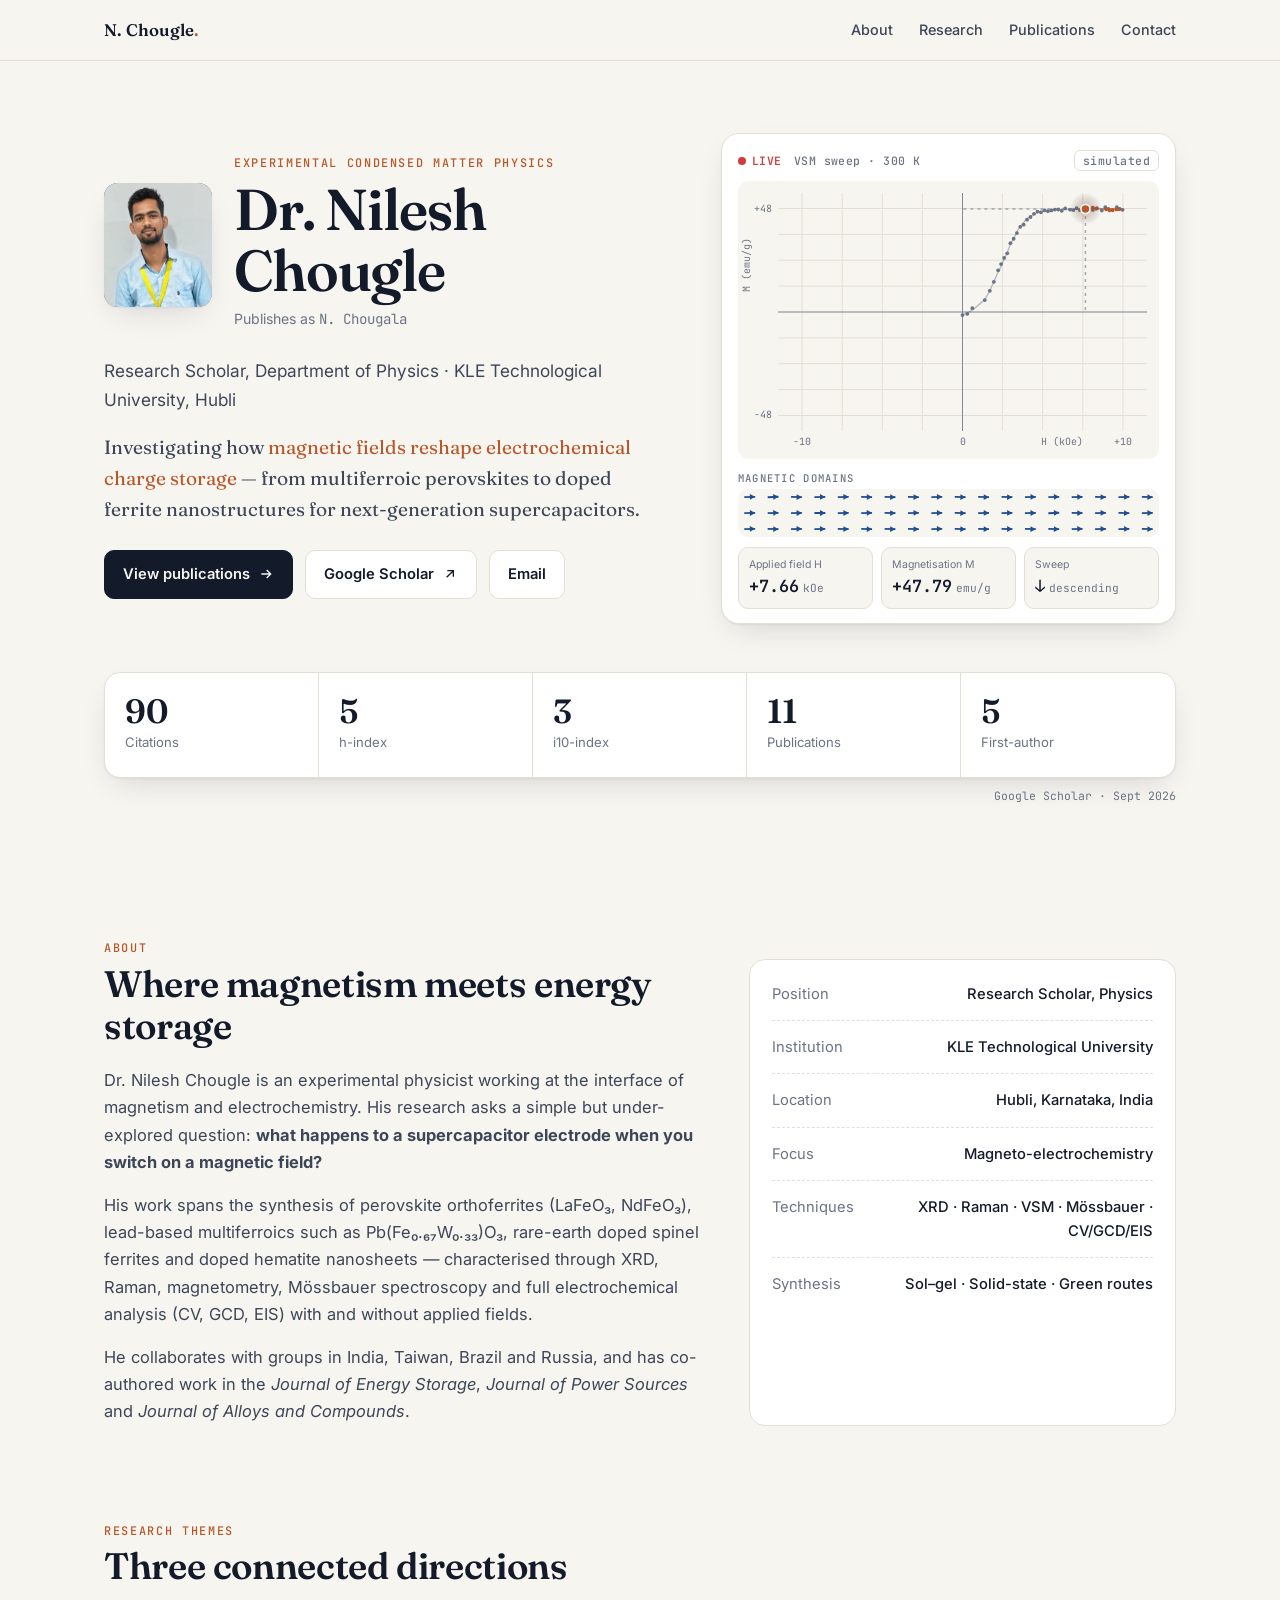
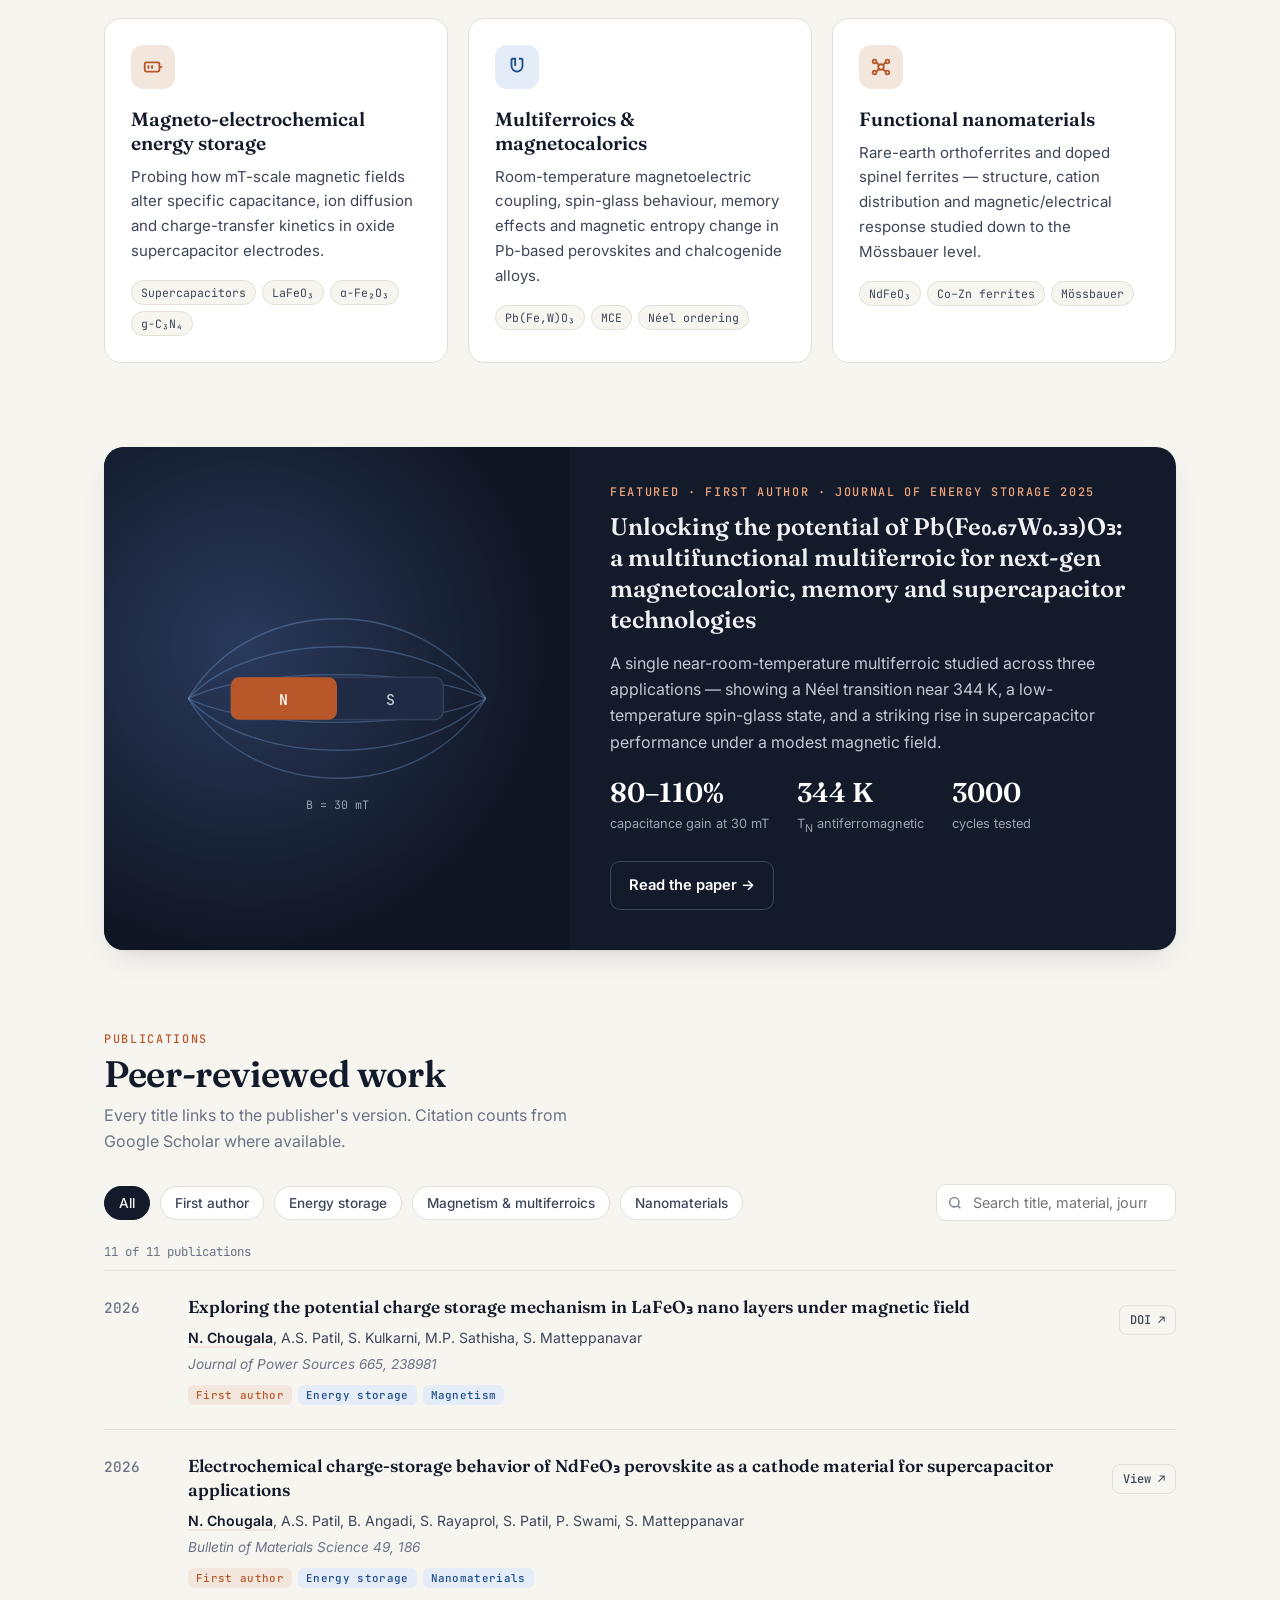
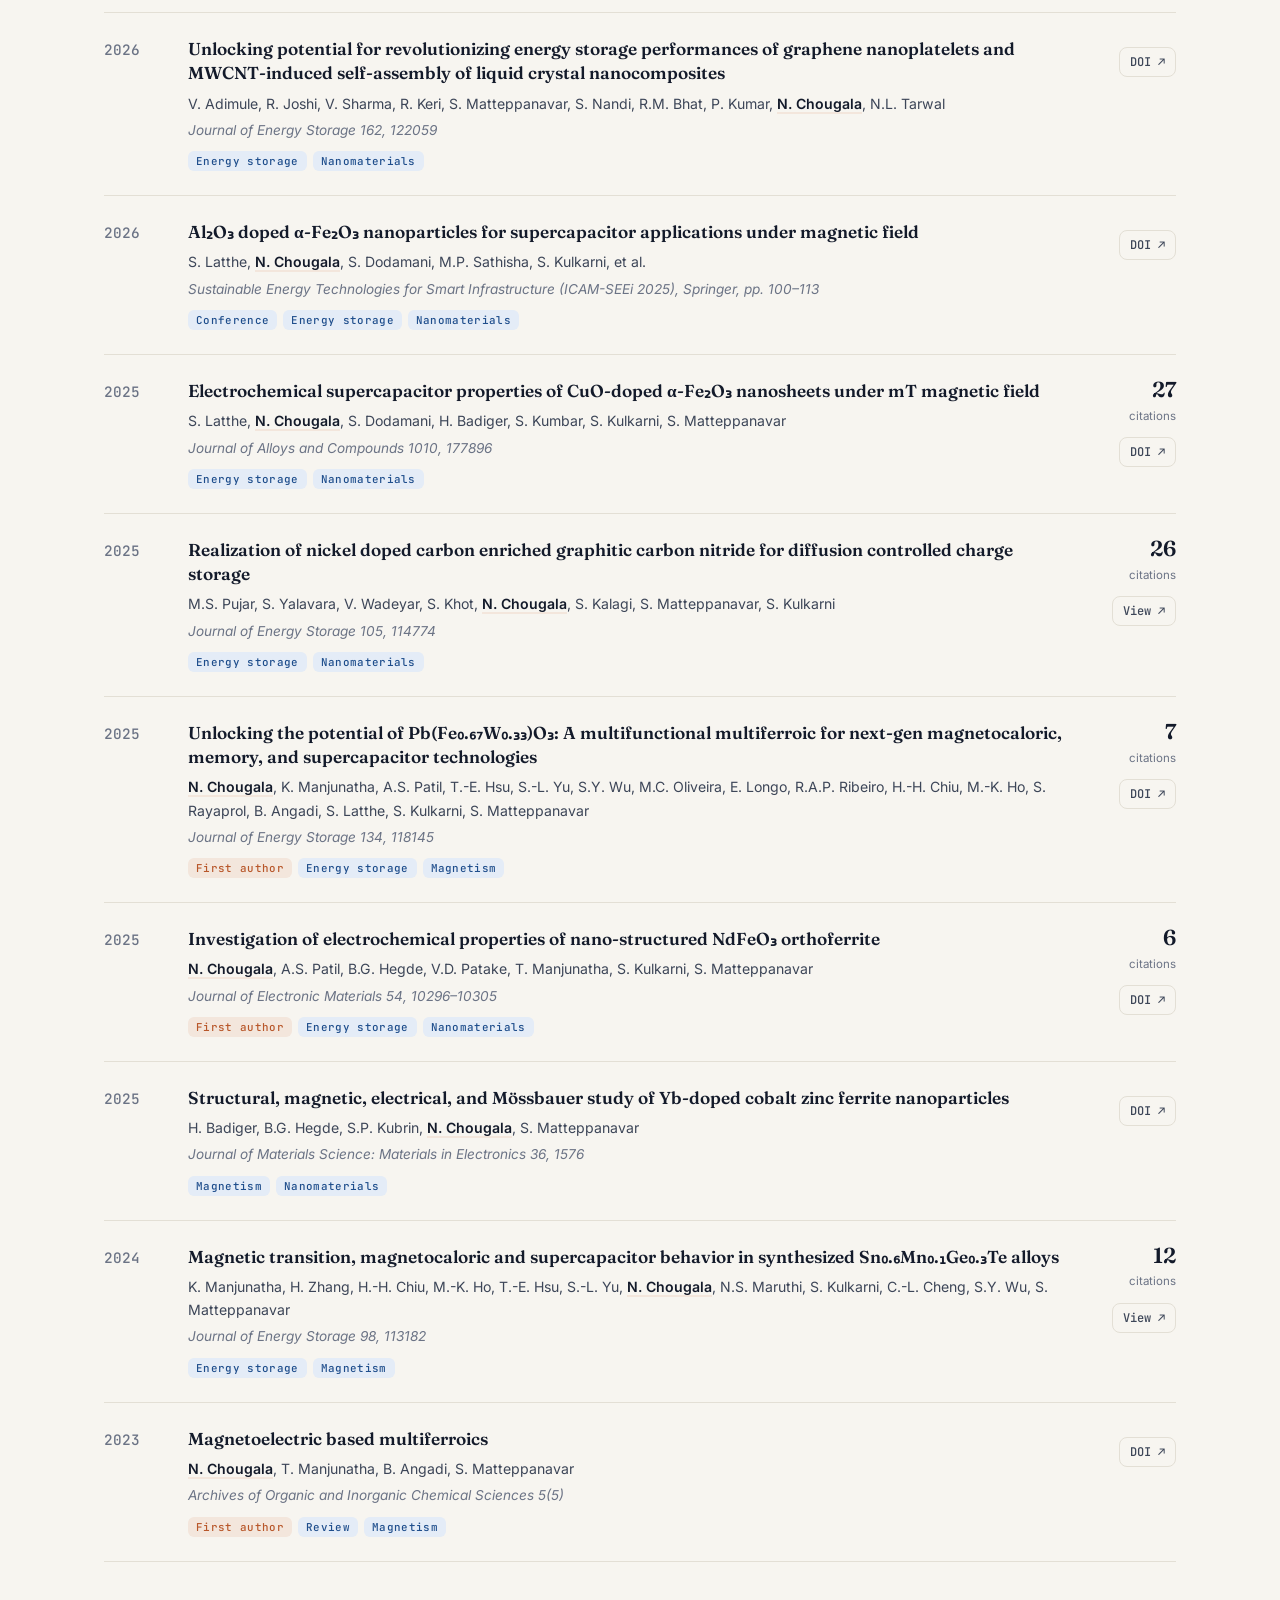
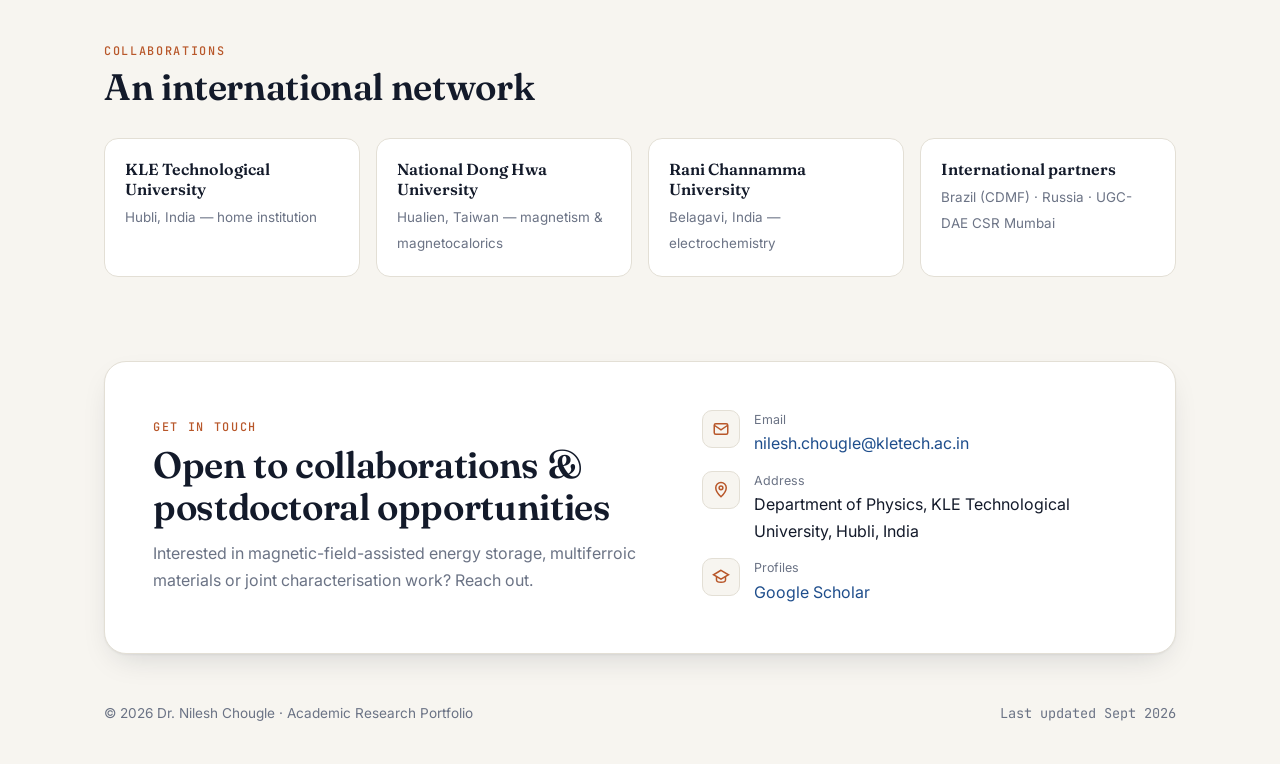
==== commit 3fd0f454: "Split index.html into separate CSS, JS, data and image files - css/style.css: all styles, consolidat" ====
--- a/index.html
+++ b/index.html
@@ -8,215 +8,7 @@
 <link rel="preconnect" href="https://fonts.googleapis.com">
 <link rel="preconnect" href="https://fonts.gstatic.com" crossorigin>
 <link href="https://fonts.googleapis.com/css2?family=Fraunces:opsz,wght@9..144,400;9..144,600;9..144,700&family=Inter:wght@400;500;600&family=JetBrains+Mono:wght@400;500&display=swap" rel="stylesheet">
-<style>
-:root{
-  --paper:#f7f5f0; --card:#ffffff; --ink:#131a2a; --ink-2:#3d4658; --muted:#6b7385;
-  --line:#e3dfd5; --accent:#b8572a; --accent-2:#1f4e8c; --accent-soft:#f3e6dc; --blue-soft:#e4ecf7;
-  --shadow:0 1px 2px rgba(19,26,42,.05),0 12px 32px -12px rgba(19,26,42,.18);
-  --serif:'Fraunces',Georgia,serif; --sans:'Inter',system-ui,sans-serif; --mono:'JetBrains Mono',ui-monospace,monospace;
-}
-@media (prefers-color-scheme:dark){
-  :root{--paper:#0e121b;--card:#161c28;--ink:#eef0f4;--ink-2:#c3c8d2;--muted:#8a92a3;--line:#262e3d;
-  --accent:#e0875a;--accent-2:#7aa6e0;--accent-soft:#2a1f1a;--blue-soft:#18233a;--shadow:0 1px 2px rgba(0,0,0,.3),0 14px 34px -14px rgba(0,0,0,.6);}
-}
-*{box-sizing:border-box}
-html{scroll-behavior:smooth}
-body{margin:0;background:var(--paper);color:var(--ink);font:16px/1.65 var(--sans);-webkit-font-smoothing:antialiased}
-a{color:var(--accent-2);text-decoration:none}
-a:hover{text-decoration:underline}
-.wrap{max-width:1120px;margin:0 auto;padding:0 24px}
-.mono{font-family:var(--mono)}
-.eyebrow{font:500 .74rem/1 var(--mono);letter-spacing:.14em;text-transform:uppercase;color:var(--accent)}
-
-/* NAV */
-nav{position:sticky;top:0;z-index:20;background:color-mix(in srgb,var(--paper) 86%,transparent);backdrop-filter:blur(10px);border-bottom:1px solid var(--line)}
-nav .wrap{display:flex;align-items:center;justify-content:space-between;height:60px}
-.brand{font:600 1.05rem var(--serif);color:var(--ink)}
-.brand span{color:var(--accent)}
-.links{display:flex;gap:26px}
-.links a{color:var(--ink-2);font-size:.9rem;font-weight:500}
-.links a:hover{color:var(--accent);text-decoration:none}
-.menu-btn{display:none;width:40px;height:40px;border:1px solid var(--line);border-radius:10px;background:var(--card);color:var(--ink);cursor:pointer;place-items:center;padding:0}
-.menu-btn svg{width:20px;height:20px}
-.menu-btn .x,.menu-btn[aria-expanded="true"] .bars{display:none}
-.menu-btn[aria-expanded="true"] .x{display:block}
-
-/* HERO */
-.hero{padding:72px 0 56px;position:relative;overflow:hidden}
-.hero-grid{display:grid;grid-template-columns:1.25fr 1fr;gap:48px;align-items:center}
-.id{display:flex;gap:22px;align-items:center;margin-bottom:26px}
-.photo{width:108px;height:124px;border-radius:14px;overflow:hidden;flex:none;box-shadow:var(--shadow);background:linear-gradient(135deg,var(--accent-2),var(--accent));display:grid;place-items:center;color:#fff;font:600 2rem var(--serif)}
-.photo img{width:100%;height:100%;object-fit:cover;display:block}
-h1{font:600 clamp(2.3rem,5vw,3.6rem)/1.05 var(--serif);margin:10px 0 0;letter-spacing:-.02em}
-.aka{color:var(--muted);font-size:.88rem;margin-top:6px}
-.role{font-size:1.08rem;color:var(--ink-2);margin:0 0 6px}
-.lede{font:400 1.2rem/1.6 var(--serif);color:var(--ink-2);max-width:560px;margin:18px 0 26px}
-.lede em{color:var(--accent);font-style:normal}
-.cta{display:flex;flex-wrap:wrap;gap:12px}
-.btn{display:inline-flex;align-items:center;gap:8px;padding:11px 18px;border-radius:10px;font-weight:600;font-size:.92rem;border:1px solid var(--line);color:var(--ink);background:var(--card)}
-.btn:hover{text-decoration:none;border-color:var(--accent)}
-.btn.primary{background:var(--ink);color:var(--paper);border-color:var(--ink)}
-.btn.primary:hover{background:var(--accent);border-color:var(--accent)}
-.btn svg{width:16px;height:16px}
-
-.plot{background:var(--card);border:1px solid var(--line);border-radius:18px;padding:22px 22px 14px;box-shadow:var(--shadow)}
-.plot svg{width:100%;height:auto;display:block}
-.plot .cap{display:flex;justify-content:space-between;font:400 .72rem var(--mono);color:var(--muted);margin-top:8px}
-.loop{stroke-dasharray:1400;stroke-dashoffset:1400;animation:draw 3.2s ease-out .3s forwards}
-.loop2{stroke-dasharray:1400;stroke-dashoffset:1400;animation:draw 3.2s ease-out .9s forwards}
-@keyframes draw{to{stroke-dashoffset:0}}
-.dot{animation:pulse 2.4s ease-in-out infinite}
-@keyframes pulse{50%{opacity:.35}}
-@media (prefers-reduced-motion:reduce){.loop,.loop2{animation:none;stroke-dashoffset:0}.dot{animation:none}}
-
-/* LIVE INSTRUMENT */
-.hero-grid>*,.id>div{min-width:0}
-h1{overflow-wrap:break-word}
-.instrument{padding:16px 16px 14px;min-width:0}
-.inst-head{white-space:nowrap;overflow:hidden}
-.inst-head{display:flex;align-items:center;gap:12px;font:500 .72rem var(--mono);color:var(--muted);margin-bottom:10px;letter-spacing:.04em}
-.inst-head .sim{margin-left:auto;padding:2px 8px;border:1px solid var(--line);border-radius:6px}
-.live{display:inline-flex;align-items:center;gap:6px;color:#d23c3c;font-weight:600}
-.live i{width:8px;height:8px;border-radius:50%;background:#d23c3c;box-shadow:0 0 0 0 rgba(210,60,60,.6);animation:rec 1.6s infinite}
-@keyframes rec{70%{box-shadow:0 0 0 7px rgba(210,60,60,0)}100%{box-shadow:0 0 0 0 rgba(210,60,60,0)}}
-#mh,#dom{width:100%;max-width:100%;display:block;border-radius:10px}
-figure.plot{margin:0}
-.readouts div{min-width:0}
-@media (max-width:600px){.readouts b{font-size:.9rem}.readouts em{display:block;margin:0}.readouts small{white-space:nowrap;overflow:hidden;text-overflow:ellipsis}.inst-head{flex-wrap:wrap;row-gap:6px;white-space:normal}.id{gap:14px}.photo{width:84px;height:96px}}
-#mh{background:var(--paper)}
-#dom{background:var(--paper);margin-top:4px}
-.inst-label{font:500 .66rem var(--mono);text-transform:uppercase;letter-spacing:.12em;color:var(--muted);margin:12px 0 2px}
-.readouts{display:grid;grid-template-columns:repeat(3,1fr);gap:8px;margin-top:10px}
-.readouts div{background:var(--paper);border:1px solid var(--line);border-radius:10px;padding:8px 10px}
-.readouts small{display:block;font-size:.66rem;color:var(--muted)}
-.readouts b{font:600 1.05rem var(--mono);color:var(--ink);font-variant-numeric:tabular-nums}
-.readouts em{font:400 .7rem var(--mono);color:var(--muted);margin-left:4px;font-style:normal}
-@media (prefers-reduced-motion:reduce){.live i{animation:none}}
-
-/* METRICS */
-.metrics{display:grid;grid-template-columns:repeat(5,1fr);border:1px solid var(--line);border-radius:16px;background:var(--card);overflow:hidden;box-shadow:var(--shadow)}
-.metric{padding:22px 20px;border-right:1px solid var(--line)}
-.metric:last-child{border-right:0}
-.metric b{display:block;font:600 2.1rem/1 var(--serif);color:var(--ink)}
-.metric span{font-size:.82rem;color:var(--muted)}
-.src{font:400 .72rem var(--mono);color:var(--muted);margin-top:10px;text-align:right}
-
-/* SECTIONS */
-section{padding:84px 0 0}
-.sec-head{display:flex;justify-content:space-between;align-items:end;gap:20px;margin-bottom:30px;flex-wrap:wrap}
-h2{font:600 clamp(1.7rem,3vw,2.3rem)/1.15 var(--serif);margin:8px 0 0;letter-spacing:-.01em}
-.sub{color:var(--muted);max-width:520px;margin:6px 0 0}
-
-.about{display:grid;grid-template-columns:1.4fr 1fr;gap:48px}
-.about p{margin:0 0 16px;color:var(--ink-2);font-size:1.03rem}
-.facts{background:var(--card);border:1px solid var(--line);border-radius:16px;padding:8px 22px}
-.fact{display:flex;justify-content:space-between;gap:16px;padding:14px 0;border-bottom:1px dashed var(--line);font-size:.92rem}
-.fact:last-child{border:0}
-.fact dt{color:var(--muted)}
-.fact dd{margin:0;text-align:right;font-weight:500}
-
-.themes{display:grid;grid-template-columns:repeat(3,1fr);gap:20px}
-.theme{background:var(--card);border:1px solid var(--line);border-radius:16px;padding:26px;position:relative;transition:transform .2s,box-shadow .2s}
-.theme:hover{transform:translateY(-3px);box-shadow:var(--shadow)}
-.theme .ico{width:44px;height:44px;border-radius:12px;display:grid;place-items:center;background:var(--accent-soft);color:var(--accent);margin-bottom:18px}
-.theme:nth-child(2) .ico{background:var(--blue-soft);color:var(--accent-2)}
-.theme h3{font:600 1.2rem var(--serif);margin:0 0 10px}
-.theme p{color:var(--ink-2);font-size:.94rem;margin:0 0 16px}
-.chips{display:flex;flex-wrap:wrap;gap:6px}
-.chip{font:400 .72rem var(--mono);padding:4px 9px;border-radius:999px;background:var(--paper);border:1px solid var(--line);color:var(--ink-2)}
-
-/* FEATURED */
-.featured{display:grid;grid-template-columns:1fr 1.3fr;border-radius:20px;overflow:hidden;background:var(--ink);color:#eef0f4;box-shadow:var(--shadow)}
-@media (prefers-color-scheme:dark){.featured{background:#1b2436}}
-.feat-vis{background:radial-gradient(circle at 30% 40%,#2a3a5c,#0f1522 70%);padding:34px;display:grid;place-items:center;min-height:300px}
-.feat-vis svg{width:100%;max-width:340px}
-.feat-body{padding:40px}
-.feat-body .eyebrow{color:#f0a57c}
-.feat-body h3{font:600 1.5rem/1.3 var(--serif);margin:12px 0 14px}
-.feat-body p{color:#c3c8d2;margin:0 0 20px}
-.kpis{display:flex;gap:28px;margin:0 0 24px;flex-wrap:wrap}
-.kpi b{display:block;font:600 1.7rem var(--serif);color:#fff}
-.kpi span{font-size:.8rem;color:#9aa3b5}
-.feat-body .btn{background:transparent;color:#fff;border-color:#3b4660}
-.feat-body .btn:hover{border-color:#f0a57c}
-
-/* PUBLICATIONS */
-.toolbar{display:flex;flex-wrap:wrap;gap:10px;align-items:center;margin-bottom:22px}
-.filter{border:1px solid var(--line);background:var(--card);color:var(--ink-2);padding:8px 14px;border-radius:999px;font:500 .85rem var(--sans);cursor:pointer}
-.filter[aria-pressed="true"]{background:var(--ink);color:var(--paper);border-color:var(--ink)}
-.search{margin-left:auto;position:relative}
-.search input{border:1px solid var(--line);background:var(--card);color:var(--ink);padding:9px 14px 9px 36px;border-radius:10px;font:400 .9rem var(--sans);width:240px}
-.search svg{position:absolute;left:11px;top:50%;transform:translateY(-50%);width:16px;height:16px;color:var(--muted)}
-.count{font:400 .78rem var(--mono);color:var(--muted);margin-bottom:10px}
-
-.pubs{list-style:none;margin:0;padding:0;counter-reset:pub}
-.pub{display:grid;grid-template-columns:64px 1fr auto;gap:20px;padding:24px 0;border-top:1px solid var(--line)}
-.pub:last-child{border-bottom:1px solid var(--line)}
-.yr{font:500 .9rem var(--mono);color:var(--muted);padding-top:3px}
-.pt{font:600 1.08rem/1.4 var(--serif);color:var(--ink);margin:0 0 6px}
-.pt a{color:inherit}
-.pt a:hover{color:var(--accent);text-decoration:none}
-.au{font-size:.88rem;color:var(--ink-2);margin:0 0 4px}
-.au strong{color:var(--ink);font-weight:600;border-bottom:2px solid var(--accent-soft)}
-.jn{font-size:.85rem;color:var(--muted);font-style:italic}
-.tags{display:flex;gap:6px;margin-top:10px;flex-wrap:wrap}
-.tag{font:500 .68rem var(--mono);letter-spacing:.03em;padding:3px 8px;border-radius:6px;background:var(--blue-soft);color:var(--accent-2)}
-.tag.first{background:var(--accent-soft);color:var(--accent)}
-.side{text-align:right;min-width:92px;display:flex;flex-direction:column;align-items:flex-end;gap:10px}
-.cites b{font:600 1.35rem var(--serif);display:block;line-height:1}
-.cites span{font-size:.72rem;color:var(--muted)}
-.doi{font:500 .75rem var(--mono);padding:6px 10px;border:1px solid var(--line);border-radius:8px;color:var(--ink-2);white-space:nowrap}
-.doi:hover{border-color:var(--accent);color:var(--accent);text-decoration:none}
-.empty{padding:40px 0;text-align:center;color:var(--muted)}
-
-/* COLLAB + CONTACT */
-.collab{display:grid;grid-template-columns:repeat(4,1fr);gap:16px}
-.org{background:var(--card);border:1px solid var(--line);border-radius:14px;padding:20px}
-.org b{display:block;font:600 1rem var(--serif);margin-bottom:4px}
-.org span{font-size:.84rem;color:var(--muted)}
-
-.contact{margin:84px 0 0;background:var(--card);border:1px solid var(--line);border-radius:22px;padding:48px;display:grid;grid-template-columns:1.2fr 1fr;gap:40px;align-items:center;box-shadow:var(--shadow)}
-.contact h2{margin-top:10px}
-.clist{display:grid;gap:14px}
-.crow{display:flex;gap:14px;align-items:flex-start}
-.crow .ci{width:38px;height:38px;border-radius:10px;background:var(--paper);border:1px solid var(--line);display:grid;place-items:center;flex:none;color:var(--accent)}
-.crow .ci svg{width:18px;height:18px}
-.crow small{display:block;color:var(--muted);font-size:.78rem}
-
-footer{padding:48px 0 40px;color:var(--muted);font-size:.85rem;display:flex;justify-content:space-between;flex-wrap:wrap;gap:12px}
-
-/* RESPONSIVE */
-@media (max-width:900px){
-  .hero-grid,.about,.featured,.contact{grid-template-columns:1fr}
-  .themes{grid-template-columns:1fr}
-  .collab{grid-template-columns:1fr 1fr}
-  .metrics{grid-template-columns:repeat(3,1fr)}
-  .metric:nth-child(3){border-right:0}
-  .metric:nth-child(n+4){border-top:1px solid var(--line)}
-  .menu-btn{display:grid}
-  .links{display:none;position:absolute;top:60px;left:0;right:0;flex-direction:column;gap:0;padding:8px 24px 16px;background:var(--paper);border-bottom:1px solid var(--line);box-shadow:var(--shadow)}
-  .links.open{display:flex}
-  .links a{padding:12px 0;font-size:1rem;border-bottom:1px solid var(--line)}
-  .links a:last-child{border-bottom:0}
-}
-@media (max-width:600px){
-  .wrap{padding:0 16px}
-  .hero{padding:44px 0 36px}
-  .metrics{grid-template-columns:1fr 1fr}
-  .metric{border-right:1px solid var(--line)!important;border-top:1px solid var(--line)}
-  .metric:nth-child(-n+2){border-top:0}
-  .metric:nth-child(2n){border-right:0!important}
-  .metric:last-child{grid-column:span 2;border-right:0!important}
-  .pub{grid-template-columns:1fr;gap:8px}
-  .side{flex-direction:row;justify-content:space-between;align-items:center;text-align:left}
-  .cites{display:flex;align-items:baseline;gap:6px}
-  .search{margin-left:0;width:100%}.search input{width:100%}
-  .collab{grid-template-columns:1fr}
-  .contact{padding:28px}
-  .feat-body{padding:28px}
-}
-@media print{nav,.toolbar,.cta{display:none}.hero{padding-top:0}section{padding-top:36px}body{background:#fff}}
-</style>
+<link rel="stylesheet" href="css/style.css">
 </head>
 <body>
 
@@ -240,8 +32,8 @@
   <div class="wrap hero-grid">
     <div>
       <div class="id">
-        <!-- Put the profile photo next to this file as photo.jpg, or paste the base64 string into src -->
-        <div class="photo"><img src="[data-uri]" alt="Portrait of Dr. Nilesh Chougle" onerror="this.parentNode.textContent='NC'"></div>
+        <!-- Profile photo: replace assets/photo.jpg to update -->
+        <div class="photo"><img src="assets/photo.jpg" alt="Portrait of Dr. Nilesh Chougle" width="293" height="358"></div>
         <div>
           <div class="eyebrow">Experimental Condensed Matter Physics</div>
           <h1>Dr. Nilesh Chougle</h1>
@@ -276,7 +68,7 @@
     </figure>
   </div>
 
-  <div class="wrap" style="margin-top:48px">
+  <div class="wrap metrics-wrap">
     <div class="metrics">
       <div class="metric"><b>90</b><span>Citations</span></div>
       <div class="metric"><b>5</b><span>h-index</span></div>
@@ -295,7 +87,7 @@
       <div>
         <div class="eyebrow">About</div>
         <h2>Where magnetism meets energy storage</h2>
-        <p style="margin-top:20px">Dr. Nilesh Chougle is an experimental physicist working at the interface of magnetism and electrochemistry. His research asks a simple but under-explored question: <strong>what happens to a supercapacitor electrode when you switch on a magnetic field?</strong></p>
+        <p>Dr. Nilesh Chougle is an experimental physicist working at the interface of magnetism and electrochemistry. His research asks a simple but under-explored question: <strong>what happens to a supercapacitor electrode when you switch on a magnetic field?</strong></p>
         <p>His work spans the synthesis of perovskite orthoferrites (LaFeO₃, NdFeO₃), lead-based multiferroics such as Pb(Fe₀.₆₇W₀.₃₃)O₃, rare-earth doped spinel ferrites and doped hematite nanosheets — characterised through XRD, Raman, magnetometry, Mössbauer spectroscopy and full electrochemical analysis (CV, GCD, EIS) with and without applied fields.</p>
         <p>He collaborates with groups in India, Taiwan, Brazil and Russia, and has co-authored work in the <em>Journal of Energy Storage</em>, <em>Journal of Power Sources</em> and <em>Journal of Alloys and Compounds</em>.</p>
       </div>
@@ -411,7 +203,7 @@
     <div>
       <div class="eyebrow">Get in touch</div>
       <h2>Open to collaborations &amp; postdoctoral opportunities</h2>
-      <p class="sub" style="margin-top:12px">Interested in magnetic-field-assisted energy storage, multiferroic materials or joint characterisation work? Reach out.</p>
+      <p class="sub">Interested in magnetic-field-assisted energy storage, multiferroic materials or joint characterisation work? Reach out.</p>
     </div>
     <div class="clist">
       <div class="crow"><div class="ci"><svg viewBox="0 0 24 24" fill="none" stroke="currentColor" stroke-width="2"><rect x="3" y="5" width="18" height="14" rx="2"/><path d="m3 7 9 6 9-6"/></svg></div>
@@ -429,239 +221,8 @@
   </footer>
 </main>
 
-<script>
-/* Mobile menu */
-(function(){
-  const btn=document.querySelector('.menu-btn'), links=document.getElementById('site-links');
-  const set=open=>{ links.classList.toggle('open',open); btn.setAttribute('aria-expanded',open); btn.setAttribute('aria-label',open?'Close menu':'Open menu'); };
-  btn.addEventListener('click',()=>set(btn.getAttribute('aria-expanded')!=='true'));
-  links.addEventListener('click',e=>{ if(e.target.closest('a')) set(false); });
-  document.addEventListener('keydown',e=>{ if(e.key==='Escape'&&links.classList.contains('open')){ set(false); btn.focus(); } });
-  matchMedia('(min-width:901px)').addEventListener('change',e=>{ if(e.matches) set(false); });
-})();
-
-const ME = /(N\.?\s?Chougala|N\.?\s?Chougula|Nilesh Chougala|N\.?\s?Chougle)/;
-const pubs = [
-  {y:2026, t:"Exploring the potential charge storage mechanism in LaFeO₃ nano layers under magnetic field",
-   a:"N. Chougala, A.S. Patil, S. Kulkarni, M.P. Sathisha, S. Matteppanavar",
-   j:"Journal of Power Sources 665, 238981", url:"https://doi.org/10.1016/j.jpowsour.2025.238981", doi:"10.1016/j.jpowsour.2025.238981",
-   c:null, first:true, cat:["storage","magnetism"]},
-  {y:2026, t:"Electrochemical charge-storage behavior of NdFeO₃ perovskite as a cathode material for supercapacitor applications",
-   a:"N. Chougala, A.S. Patil, B. Angadi, S. Rayaprol, S. Patil, P. Swami, S. Matteppanavar",
-   j:"Bulletin of Materials Science 49, 186", url:"https://scholar.google.com/scholar?q=%22Electrochemical+charge-storage+behavior+of+NdFeO3+perovskite+as+a+cathode+material%22", doi:null,
-   c:null, first:true, cat:["storage","nano"]},
-  {y:2026, t:"Unlocking potential for revolutionizing energy storage performances of graphene nanoplatelets and MWCNT-induced self-assembly of liquid crystal nanocomposites",
-   a:"V. Adimule, R. Joshi, V. Sharma, R. Keri, S. Matteppanavar, S. Nandi, R.M. Bhat, P. Kumar, N. Chougala, N.L. Tarwal",
-   j:"Journal of Energy Storage 162, 122059", url:"https://doi.org/10.1016/j.est.2026.122059", doi:"10.1016/j.est.2026.122059",
-   c:null, first:false, cat:["storage","nano"]},
-  {y:2026, t:"Al₂O₃ doped α-Fe₂O₃ nanoparticles for supercapacitor applications under magnetic field",
-   a:"S. Latthe, N. Chougala, S. Dodamani, M.P. Sathisha, S. Kulkarni, et al.",
-   j:"Sustainable Energy Technologies for Smart Infrastructure (ICAM-SEEi 2025), Springer, pp. 100–113", url:"https://link.springer.com/chapter/10.1007/978-3-032-33953-9_8", doi:"10.1007/978-3-032-33953-9_8",
-   c:null, first:false, cat:["storage","nano"], kind:"Conference"},
-  {y:2025, t:"Electrochemical supercapacitor properties of CuO-doped α-Fe₂O₃ nanosheets under mT magnetic field",
-   a:"S. Latthe, N. Chougala, S. Dodamani, H. Badiger, S. Kumbar, S. Kulkarni, S. Matteppanavar",
-   j:"Journal of Alloys and Compounds 1010, 177896", url:"https://doi.org/10.1016/j.jallcom.2024.177896", doi:"10.1016/j.jallcom.2024.177896",
-   c:27, first:false, cat:["storage","nano"]},
-  {y:2025, t:"Realization of nickel doped carbon enriched graphitic carbon nitride for diffusion controlled charge storage",
-   a:"M.S. Pujar, S. Yalavara, V. Wadeyar, S. Khot, N. Chougala, S. Kalagi, S. Matteppanavar, S. Kulkarni",
-   j:"Journal of Energy Storage 105, 114774", url:"https://www.sciencedirect.com/science/article/pii/S2352152X24043603", doi:null,
-   c:26, first:false, cat:["storage","nano"]},
-  {y:2025, t:"Unlocking the potential of Pb(Fe₀.₆₇W₀.₃₃)O₃: A multifunctional multiferroic for next-gen magnetocaloric, memory, and supercapacitor technologies",
-   a:"N. Chougala, K. Manjunatha, A.S. Patil, T.-E. Hsu, S.-L. Yu, S.Y. Wu, M.C. Oliveira, E. Longo, R.A.P. Ribeiro, H.-H. Chiu, M.-K. Ho, S. Rayaprol, B. Angadi, S. Latthe, S. Kulkarni, S. Matteppanavar",
-   j:"Journal of Energy Storage 134, 118145", url:"https://doi.org/10.1016/j.est.2025.118145", doi:"10.1016/j.est.2025.118145",
-   c:7, first:true, cat:["storage","magnetism"]},
-  {y:2025, t:"Investigation of electrochemical properties of nano-structured NdFeO₃ orthoferrite",
-   a:"N. Chougala, A.S. Patil, B.G. Hegde, V.D. Patake, T. Manjunatha, S. Kulkarni, S. Matteppanavar",
-   j:"Journal of Electronic Materials 54, 10296–10305", url:"https://doi.org/10.1007/s11664-025-12385-6", doi:"10.1007/s11664-025-12385-6",
-   c:6, first:true, cat:["storage","nano"]},
-  {y:2025, t:"Structural, magnetic, electrical, and Mössbauer study of Yb-doped cobalt zinc ferrite nanoparticles",
-   a:"H. Badiger, B.G. Hegde, S.P. Kubrin, N. Chougala, S. Matteppanavar",
-   j:"Journal of Materials Science: Materials in Electronics 36, 1576", url:"https://doi.org/10.1007/s10854-025-15632-y", doi:"10.1007/s10854-025-15632-y",
-   c:null, first:false, cat:["magnetism","nano"]},
-  {y:2024, t:"Magnetic transition, magnetocaloric and supercapacitor behavior in synthesized Sn₀.₆Mn₀.₁Ge₀.₃Te alloys",
-   a:"K. Manjunatha, H. Zhang, H.-H. Chiu, M.-K. Ho, T.-E. Hsu, S.-L. Yu, N. Chougala, N.S. Maruthi, S. Kulkarni, C.-L. Cheng, S.Y. Wu, S. Matteppanavar",
-   j:"Journal of Energy Storage 98, 113182", url:"https://www.sciencedirect.com/science/article/pii/S2352152X24027683", doi:null,
-   c:12, first:false, cat:["storage","magnetism"]},
-  {y:2023, t:"Magnetoelectric based multiferroics",
-   a:"N. Chougala, T. Manjunatha, B. Angadi, S. Matteppanavar",
-   j:"Archives of Organic and Inorganic Chemical Sciences 5(5)", url:"https://doi.org/10.32474/AOICS.2023.05.000222", doi:"10.32474/AOICS.2023.05.000222",
-   c:null, first:true, cat:["magnetism"], kind:"Review"}
-];
-
-const labels = {storage:"Energy storage", magnetism:"Magnetism", nano:"Nanomaterials"};
-const list = document.getElementById('pubs'), q = document.getElementById('q'), countEl = document.getElementById('count');
-let filter = 'all';
-document.getElementById('m-papers').textContent = pubs.length;
-document.getElementById('m-first').textContent = pubs.filter(p=>p.first).length;
-
-const esc = s => s.replace(/[&<>"]/g, ch => ({'&':'&amp;','<':'&lt;','>':'&gt;','"':'&quot;'}[ch]));
-
-function render(){
-  const term = q.value.trim().toLowerCase();
-  const rows = pubs.filter(p => (filter==='all' || (filter==='first' ? p.first : p.cat.includes(filter))) &&
-    (!term || (p.t+' '+p.a+' '+p.j).toLowerCase().includes(term)))
-    .sort((a,b)=> b.y-a.y || (b.c||0)-(a.c||0));
-  countEl.textContent = `${rows.length} of ${pubs.length} publications`;
-  list.innerHTML = rows.length ? rows.map(p => `
-    <li class="pub">
-      <div class="yr">${p.y}</div>
-      <div>
-        <p class="pt"><a href="${p.url}" target="_blank" rel="noopener">${esc(p.t)}</a></p>
-        <p class="au">${esc(p.a).replace(ME,'<strong>$1</strong>')}</p>
-        <div class="jn">${esc(p.j)}</div>
-        <div class="tags">
-          ${p.first?'<span class="tag first">First author</span>':''}
-          ${p.kind?`<span class="tag">${p.kind}</span>`:''}
-          ${p.cat.map(c=>`<span class="tag">${labels[c]}</span>`).join('')}
-        </div>
-      </div>
-      <div class="side">
-        ${p.c!=null?`<div class="cites"><b>${p.c}</b><span>citations</span></div>`:'<div></div>'}
-        <a class="doi" href="${p.url}" target="_blank" rel="noopener">${p.doi?'DOI ↗':'View ↗'}</a>
-      </div>
-    </li>`).join('') : '<li class="empty">No publications match that search.</li>';
-}
-document.querySelectorAll('.filter').forEach(b => b.addEventListener('click', () => {
-  document.querySelectorAll('.filter').forEach(x=>x.setAttribute('aria-pressed','false'));
-  b.setAttribute('aria-pressed','true'); filter = b.dataset.f; render();
-}));
-q.addEventListener('input', render);
-render();
-
-/* ===== Live VSM simulation: Preisach hysteresis model =====
-   600 magnetic "hysterons" (grains), each with its own switching fields.
-   Starting demagnetised, the sweep traces the virgin curve, then the full loop. */
-(function(){
-  const cv=document.getElementById('mh'), dv=document.getElementById('dom');
-  if(!cv) return;
-  const ctx=cv.getContext('2d'), dctx=dv.getContext('2d');
-  const rH=document.getElementById('rH'), rM=document.getElementById('rM'), rB=document.getElementById('rB'), rS=document.getElementById('rS');
-  const reduce=matchMedia('(prefers-reduced-motion: reduce)').matches;
-  const gauss=()=>{let u=0;while(!u)u=Math.random();return Math.sqrt(-2*Math.log(u))*Math.cos(2*Math.PI*Math.random());};
-
-  const N=600, hys=[];
-  for(let i=0;i<N;i++){
-    const hc=Math.max(.03,.26+.09*gauss()), hu=.05*gauss();
-    hys.push({up:hc+hu, dn:-hc+hu, s:1});
-  }
-  const cols=18, rows=3;
-  const spins=hys.slice(0,cols*rows).map(h=>({h, a:0, j:Math.random()*6.28}));
-  function demag(){ hys.forEach(h=>h.s=Math.random()<.5?1:-1); spins.forEach(s=>s.a=s.h.s>0?0:Math.PI); }
-  function applyH(H){
-    let sum=0;
-    for(const h of hys){ if(H>=h.up) h.s=1; else if(H<=h.dn) h.s=-1; sum+=h.s; }
-    return .82*sum/N + .18*Math.tanh(H/.35); // irreversible + reversible rotation
-  }
-
-  const segs=[{f:0,t:1,d:2.4,n:'virgin'},{f:1,t:-1,d:4.2,n:'descending'},{f:-1,t:1,d:4.2,n:'ascending'},
-              {f:1,t:-1,d:4.2,n:'descending'},{f:-1,t:1,d:4.2,n:'ascending'}];
-  const HOLD=1.6, FADE=.9, TOTAL=segs.reduce((a,s)=>a+s.d,0)+HOLD+FADE;
-  let pts=[], lastH=null, start=null, W=0, HH=0, DW=0, DH=0;
-
-  function size(){
-    const dpr=Math.min(2,window.devicePixelRatio||1);
-    cv.width=1; dv.width=1; // release intrinsic width before measuring
-    W=cv.clientWidth; HH=Math.round(W*.66); cv.style.height=HH+'px';
-    cv.width=W*dpr; cv.height=HH*dpr; ctx.setTransform(dpr,0,0,dpr,0,0);
-    DW=dv.clientWidth; DH=Math.max(48,Math.round(DW/cols*rows*.62)); dv.style.height=DH+'px';
-    dv.width=DW*dpr; dv.height=DH*dpr; dctx.setTransform(dpr,0,0,dpr,0,0);
-  }
-  const css=n=>getComputedStyle(document.documentElement).getPropertyValue(n).trim();
-
-  function stateAt(t){
-    let acc=0;
-    for(const s of segs){ if(t<acc+s.d){ const p=(t-acc)/s.d; return {H:s.f+(s.t-s.f)*(.5-.5*Math.cos(Math.PI*p)), seg:s}; } acc+=s.d; }
-    return {H:1, seg:null};
-  }
-
-  function draw(H,M,seg,alpha){
-    const C={ink:css('--ink'),muted:css('--muted'),line:css('--line'),a:css('--accent'),b:css('--accent-2')};
-    const pl=40,pr=12,pt=12,pb=28, X=h=>pl+(h+1.15)/2.3*(W-pl-pr), Y=m=>pt+(1.15-m)/2.3*(HH-pt-pb);
-    ctx.clearRect(0,0,W,HH);
-    // grid
-    ctx.strokeStyle=C.line; ctx.lineWidth=1;
-    for(let g=-1;g<=1.001;g+=.25){ ctx.beginPath();ctx.moveTo(X(g),pt);ctx.lineTo(X(g),HH-pb);ctx.stroke(); ctx.beginPath();ctx.moveTo(pl,Y(g));ctx.lineTo(W-pr,Y(g));ctx.stroke(); }
-    // axes
-    ctx.strokeStyle=C.muted; ctx.globalAlpha=.8;
-    ctx.beginPath();ctx.moveTo(pl,Y(0));ctx.lineTo(W-pr,Y(0));ctx.moveTo(X(0),pt);ctx.lineTo(X(0),HH-pb);ctx.stroke();
-    ctx.globalAlpha=1; ctx.fillStyle=C.muted; ctx.font='10px "JetBrains Mono",monospace';
-    ctx.textAlign='center'; [[-1,'−10'],[0,'0'],[1,'+10']].forEach(([v,l])=>ctx.fillText(l,X(v),HH-pb+14));
-    ctx.fillText('H (kOe)',X(.62),HH-pb+14);
-    ctx.textAlign='right'; [[1,'+48'],[-1,'−48']].forEach(([v,l])=>ctx.fillText(l,pl-6,Y(v)+3));
-    ctx.save();ctx.translate(12,Y(.45));ctx.rotate(-Math.PI/2);ctx.textAlign='center';ctx.fillText('M (emu/g)',0,0);ctx.restore();
-
-    // measured points
-    ctx.globalAlpha=alpha;
-    ctx.lineWidth=1.4;
-    for(let i=1;i<pts.length;i++){
-      const p=pts[i],q=pts[i-1]; if(p.n!==q.n) continue;
-      ctx.strokeStyle=p.n==='descending'?C.a:p.n==='ascending'?C.b:C.muted;
-      ctx.globalAlpha=alpha*.45; ctx.beginPath();ctx.moveTo(X(q.H),Y(q.M));ctx.lineTo(X(p.H),Y(p.M));ctx.stroke();
-    }
-    ctx.globalAlpha=alpha;
-    for(const p of pts){
-      ctx.fillStyle=p.n==='descending'?C.a:p.n==='ascending'?C.b:C.muted;
-      ctx.beginPath();ctx.arc(X(p.H),Y(p.Mn),1.9,0,6.283);ctx.fill();
-    }
-    // live probe
-    if(alpha>.5){
-      const x=X(H),y=Y(M);
-      ctx.setLineDash([3,4]);ctx.strokeStyle=C.muted;ctx.globalAlpha=.6;
-      ctx.beginPath();ctx.moveTo(x,y);ctx.lineTo(x,Y(0));ctx.moveTo(x,y);ctx.lineTo(X(0),y);ctx.stroke();ctx.setLineDash([]);
-      const col=seg&&seg.n==='descending'?C.a:seg&&seg.n==='ascending'?C.b:C.ink;
-      const g=ctx.createRadialGradient(x,y,0,x,y,16);g.addColorStop(0,col);g.addColorStop(1,'transparent');
-      ctx.globalAlpha=.35;ctx.fillStyle=g;ctx.beginPath();ctx.arc(x,y,16,0,6.283);ctx.fill();
-      ctx.globalAlpha=1;ctx.fillStyle=col;ctx.beginPath();ctx.arc(x,y,4.5,0,6.283);ctx.fill();
-      ctx.strokeStyle=css('--card');ctx.lineWidth=1.5;ctx.stroke();
-    }
-    ctx.globalAlpha=1;
-
-    // domains
-    dctx.clearRect(0,0,DW,DH);
-    const cw=DW/cols, ch=DH/rows, now=performance.now()/1000;
-    spins.forEach((s,i)=>{
-      const target=s.h.s>0?0:Math.PI; s.a+=(target-s.a)*(reduce?1:.14);
-      const cx=(i%cols+.5)*cw, cy=(Math.floor(i/cols)+.5)*ch, ang=s.a+(reduce?0:Math.sin(now*3+s.j)*.12), L=Math.min(cw,ch)*.34;
-      const up=Math.cos(s.a);
-      dctx.strokeStyle=up>0?C.b:C.a; dctx.fillStyle=dctx.strokeStyle; dctx.globalAlpha=.55+.45*Math.abs(up); dctx.lineWidth=1.8;
-      const dx=Math.cos(ang)*L, dy=Math.sin(ang)*L*.35;
-      dctx.beginPath();dctx.moveTo(cx-dx,cy-dy);dctx.lineTo(cx+dx,cy+dy);dctx.stroke();
-      const hx=cx+dx,hy=cy+dy,a2=Math.atan2(dy,dx);
-      dctx.beginPath();dctx.moveTo(hx,hy);dctx.lineTo(hx-6*Math.cos(a2-.5),hy-6*Math.sin(a2-.5));dctx.lineTo(hx-6*Math.cos(a2+.5),hy-6*Math.sin(a2+.5));dctx.closePath();dctx.fill();
-    });
-    dctx.globalAlpha=1;
-
-    rH.textContent=(H>=0?'+':'−')+Math.abs(H*10).toFixed(2);
-    rM.textContent=(M>=0?'+':'−')+Math.abs(M*48).toFixed(2);
-    rB.textContent=seg?(seg.t>seg.f?'↑':'↓'):'■';
-    rS.textContent=seg?seg.n:'hold';
-  }
-
-  function record(H,M,seg){
-    if(lastH===null||Math.abs(H-lastH)>.018){ pts.push({H,M,Mn:M+.012*gauss(),n:seg.n}); lastH=H; }
-  }
-
-  function frame(ts){
-    if(start===null){ start=ts; demag(); pts=[]; lastH=null; }
-    const t=(ts-start)/1000;
-    if(t>TOTAL){ start=null; requestAnimationFrame(frame); return; }
-    const {H,seg}=stateAt(t);
-    const M=applyH(H);
-    if(seg) record(H,M,seg);
-    const end=TOTAL-FADE, alpha=t>end?Math.max(0,1-(t-end)/FADE):1;
-    draw(H,M,seg,alpha);
-    requestAnimationFrame(frame);
-  }
-
-  size();
-  window.addEventListener('resize',()=>{size();});
-  if(reduce){
-    demag(); let tt=0;
-    while(tt<TOTAL-HOLD-FADE){ const s=stateAt(tt); const M=applyH(s.H); record(s.H,M,s.seg); tt+=.02; }
-    draw(1,applyH(1),null,1);
-    window.addEventListener('resize',()=>draw(1,applyH(1),null,1));
-  } else requestAnimationFrame(frame);
-})();
-</script>
+<script src="data/publications.js"></script>
+<script src="js/main.js"></script>
+<script src="js/vsm-sim.js"></script>
 </body>
 </html>
--- a/css/style.css
+++ b/css/style.css
@@ -0,0 +1,228 @@
+/* =========================================================
+   Dr. Nilesh Chougle — portfolio styles
+   ========================================================= */
+
+/* TOKENS */
+:root{
+  --paper:#f7f5f0; --card:#ffffff; --ink:#131a2a; --ink-2:#3d4658; --muted:#6b7385;
+  --line:#e3dfd5; --accent:#b8572a; --accent-2:#1f4e8c; --accent-soft:#f3e6dc; --blue-soft:#e4ecf7;
+  --featured:#131a2a; --live:#d23c3c;
+  --shadow:0 1px 2px rgba(19,26,42,.05),0 12px 32px -12px rgba(19,26,42,.18);
+  --serif:'Fraunces',Georgia,serif; --sans:'Inter',system-ui,sans-serif; --mono:'JetBrains Mono',ui-monospace,monospace;
+}
+@media (prefers-color-scheme:dark){
+  :root{
+    --paper:#0e121b; --card:#161c28; --ink:#eef0f4; --ink-2:#c3c8d2; --muted:#8a92a3; --line:#262e3d;
+    --accent:#e0875a; --accent-2:#7aa6e0; --accent-soft:#2a1f1a; --blue-soft:#18233a;
+    --featured:#1b2436;
+    --shadow:0 1px 2px rgba(0,0,0,.3),0 14px 34px -14px rgba(0,0,0,.6);
+  }
+}
+
+/* BASE */
+*{box-sizing:border-box}
+html{scroll-behavior:smooth}
+body{margin:0;background:var(--paper);color:var(--ink);font:16px/1.65 var(--sans);-webkit-font-smoothing:antialiased}
+a{color:var(--accent-2);text-decoration:none}
+a:hover{text-decoration:underline}
+.wrap{max-width:1120px;margin:0 auto;padding:0 24px}
+.mono{font-family:var(--mono)}
+.eyebrow{font:500 .74rem/1 var(--mono);letter-spacing:.14em;text-transform:uppercase;color:var(--accent)}
+
+/* NAV */
+nav{position:sticky;top:0;z-index:20;background:color-mix(in srgb,var(--paper) 86%,transparent);backdrop-filter:blur(10px);border-bottom:1px solid var(--line)}
+nav .wrap{display:flex;align-items:center;justify-content:space-between;height:60px}
+.brand{font:600 1.05rem var(--serif);color:var(--ink)}
+.brand span{color:var(--accent)}
+.links{display:flex;gap:26px}
+.links a{color:var(--ink-2);font-size:.9rem;font-weight:500}
+.links a:hover{color:var(--accent);text-decoration:none}
+.menu-btn{display:none;width:40px;height:40px;border:1px solid var(--line);border-radius:10px;background:var(--card);color:var(--ink);cursor:pointer;place-items:center;padding:0}
+.menu-btn svg{width:20px;height:20px}
+.menu-btn .x,.menu-btn[aria-expanded="true"] .bars{display:none}
+.menu-btn[aria-expanded="true"] .x{display:block}
+
+/* HERO */
+.hero{padding:72px 0 56px;position:relative;overflow:hidden}
+.hero-grid{display:grid;grid-template-columns:1.25fr 1fr;gap:48px;align-items:center}
+.hero-grid>*{min-width:0}
+.id{display:flex;gap:22px;align-items:center;margin-bottom:26px}
+.id>div{min-width:0}
+.photo{width:108px;height:124px;border-radius:14px;overflow:hidden;flex:none;box-shadow:var(--shadow);background:linear-gradient(135deg,var(--accent-2),var(--accent));display:grid;place-items:center;color:#fff;font:600 2rem var(--serif)}
+.photo img{width:100%;height:100%;object-fit:cover;display:block}
+h1{font:600 clamp(2.3rem,5vw,3.6rem)/1.05 var(--serif);margin:10px 0 0;letter-spacing:-.02em;overflow-wrap:break-word}
+.aka{color:var(--muted);font-size:.88rem;margin-top:6px}
+.role{font-size:1.08rem;color:var(--ink-2);margin:0 0 6px}
+.lede{font:400 1.2rem/1.6 var(--serif);color:var(--ink-2);max-width:560px;margin:18px 0 26px}
+.lede em{color:var(--accent);font-style:normal}
+.cta{display:flex;flex-wrap:wrap;gap:12px}
+.btn{display:inline-flex;align-items:center;gap:8px;padding:11px 18px;border-radius:10px;font-weight:600;font-size:.92rem;border:1px solid var(--line);color:var(--ink);background:var(--card)}
+.btn:hover{text-decoration:none;border-color:var(--accent)}
+.btn.primary{background:var(--ink);color:var(--paper);border-color:var(--ink)}
+.btn.primary:hover{background:var(--accent);border-color:var(--accent)}
+.btn svg{width:16px;height:16px}
+
+.plot{background:var(--card);border:1px solid var(--line);border-radius:18px;padding:22px 22px 14px;box-shadow:var(--shadow)}
+.plot svg{width:100%;height:auto;display:block}
+figure.plot{margin:0}
+
+/* LIVE INSTRUMENT (simulated VSM) */
+.instrument{padding:16px 16px 14px;min-width:0}
+.inst-head{display:flex;align-items:center;gap:12px;font:500 .72rem var(--mono);color:var(--muted);margin-bottom:10px;letter-spacing:.04em;white-space:nowrap;overflow:hidden}
+.inst-head .sim{margin-left:auto;padding:2px 8px;border:1px solid var(--line);border-radius:6px}
+.live{display:inline-flex;align-items:center;gap:6px;color:var(--live);font-weight:600}
+.live i{width:8px;height:8px;border-radius:50%;background:var(--live);box-shadow:0 0 0 0 rgba(210,60,60,.6);animation:rec 1.6s infinite}
+@keyframes rec{70%{box-shadow:0 0 0 7px rgba(210,60,60,0)}100%{box-shadow:0 0 0 0 rgba(210,60,60,0)}}
+#mh,#dom{width:100%;max-width:100%;display:block;border-radius:10px;background:var(--paper)}
+#dom{margin-top:4px}
+.inst-label{font:500 .66rem var(--mono);text-transform:uppercase;letter-spacing:.12em;color:var(--muted);margin:12px 0 2px}
+.readouts{display:grid;grid-template-columns:repeat(3,1fr);gap:8px;margin-top:10px}
+.readouts div{min-width:0;background:var(--paper);border:1px solid var(--line);border-radius:10px;padding:8px 10px}
+.readouts small{display:block;font-size:.66rem;color:var(--muted)}
+.readouts b{font:600 1.05rem var(--mono);color:var(--ink);font-variant-numeric:tabular-nums}
+.readouts em{font:400 .7rem var(--mono);color:var(--muted);margin-left:4px;font-style:normal}
+
+/* METRICS */
+.metrics-wrap{margin-top:48px}
+.metrics{display:grid;grid-template-columns:repeat(5,1fr);border:1px solid var(--line);border-radius:16px;background:var(--card);overflow:hidden;box-shadow:var(--shadow)}
+.metric{padding:22px 20px;border-right:1px solid var(--line)}
+.metric:last-child{border-right:0}
+.metric b{display:block;font:600 2.1rem/1 var(--serif);color:var(--ink)}
+.metric span{font-size:.82rem;color:var(--muted)}
+.src{font:400 .72rem var(--mono);color:var(--muted);margin-top:10px;text-align:right}
+
+/* SECTIONS */
+section{padding:84px 0 0}
+.sec-head{display:flex;justify-content:space-between;align-items:end;gap:20px;margin-bottom:30px;flex-wrap:wrap}
+h2{font:600 clamp(1.7rem,3vw,2.3rem)/1.15 var(--serif);margin:8px 0 0;letter-spacing:-.01em}
+.sub{color:var(--muted);max-width:520px;margin:6px 0 0}
+
+/* ABOUT */
+.about{display:grid;grid-template-columns:1.4fr 1fr;gap:48px}
+.about p{margin:0 0 16px;color:var(--ink-2);font-size:1.03rem}
+.about h2+p{margin-top:20px}
+.facts{background:var(--card);border:1px solid var(--line);border-radius:16px;padding:8px 22px}
+.fact{display:flex;justify-content:space-between;gap:16px;padding:14px 0;border-bottom:1px dashed var(--line);font-size:.92rem}
+.fact:last-child{border:0}
+.fact dt{color:var(--muted)}
+.fact dd{margin:0;text-align:right;font-weight:500}
+
+/* RESEARCH THEMES */
+.themes{display:grid;grid-template-columns:repeat(3,1fr);gap:20px}
+.theme{background:var(--card);border:1px solid var(--line);border-radius:16px;padding:26px;position:relative;transition:transform .2s,box-shadow .2s}
+.theme:hover{transform:translateY(-3px);box-shadow:var(--shadow)}
+.theme .ico{width:44px;height:44px;border-radius:12px;display:grid;place-items:center;background:var(--accent-soft);color:var(--accent);margin-bottom:18px}
+.theme:nth-child(2) .ico{background:var(--blue-soft);color:var(--accent-2)}
+.theme h3{font:600 1.2rem var(--serif);margin:0 0 10px}
+.theme p{color:var(--ink-2);font-size:.94rem;margin:0 0 16px}
+.chips{display:flex;flex-wrap:wrap;gap:6px}
+.chip{font:400 .72rem var(--mono);padding:4px 9px;border-radius:999px;background:var(--paper);border:1px solid var(--line);color:var(--ink-2)}
+
+/* FEATURED */
+.featured{display:grid;grid-template-columns:1fr 1.3fr;border-radius:20px;overflow:hidden;background:var(--featured);color:#eef0f4;box-shadow:var(--shadow)}
+.feat-vis{background:radial-gradient(circle at 30% 40%,#2a3a5c,#0f1522 70%);padding:34px;display:grid;place-items:center;min-height:300px}
+.feat-vis svg{width:100%;max-width:340px}
+.feat-body{padding:40px}
+.feat-body .eyebrow{color:#f0a57c}
+.feat-body h3{font:600 1.5rem/1.3 var(--serif);margin:12px 0 14px}
+.feat-body p{color:#c3c8d2;margin:0 0 20px}
+.kpis{display:flex;gap:28px;margin:0 0 24px;flex-wrap:wrap}
+.kpi b{display:block;font:600 1.7rem var(--serif);color:#fff}
+.kpi span{font-size:.8rem;color:#9aa3b5}
+.feat-body .btn{background:transparent;color:#fff;border-color:#3b4660}
+.feat-body .btn:hover{border-color:#f0a57c}
+
+/* PUBLICATIONS */
+.toolbar{display:flex;flex-wrap:wrap;gap:10px;align-items:center;margin-bottom:22px}
+.filter{border:1px solid var(--line);background:var(--card);color:var(--ink-2);padding:8px 14px;border-radius:999px;font:500 .85rem var(--sans);cursor:pointer}
+.filter[aria-pressed="true"]{background:var(--ink);color:var(--paper);border-color:var(--ink)}
+.search{margin-left:auto;position:relative}
+.search input{border:1px solid var(--line);background:var(--card);color:var(--ink);padding:9px 14px 9px 36px;border-radius:10px;font:400 .9rem var(--sans);width:240px}
+.search svg{position:absolute;left:11px;top:50%;transform:translateY(-50%);width:16px;height:16px;color:var(--muted)}
+.count{font:400 .78rem var(--mono);color:var(--muted);margin-bottom:10px}
+
+.pubs{list-style:none;margin:0;padding:0}
+.pub{display:grid;grid-template-columns:64px 1fr auto;gap:20px;padding:24px 0;border-top:1px solid var(--line)}
+.pub:last-child{border-bottom:1px solid var(--line)}
+.yr{font:500 .9rem var(--mono);color:var(--muted);padding-top:3px}
+.pt{font:600 1.08rem/1.4 var(--serif);color:var(--ink);margin:0 0 6px}
+.pt a{color:inherit}
+.pt a:hover{color:var(--accent);text-decoration:none}
+.au{font-size:.88rem;color:var(--ink-2);margin:0 0 4px}
+.au strong{color:var(--ink);font-weight:600;border-bottom:2px solid var(--accent-soft)}
+.jn{font-size:.85rem;color:var(--muted);font-style:italic}
+.tags{display:flex;gap:6px;margin-top:10px;flex-wrap:wrap}
+.tag{font:500 .68rem var(--mono);letter-spacing:.03em;padding:3px 8px;border-radius:6px;background:var(--blue-soft);color:var(--accent-2)}
+.tag.first{background:var(--accent-soft);color:var(--accent)}
+.side{text-align:right;min-width:92px;display:flex;flex-direction:column;align-items:flex-end;gap:10px}
+.cites b{font:600 1.35rem var(--serif);display:block;line-height:1}
+.cites span{font-size:.72rem;color:var(--muted)}
+.doi{font:500 .75rem var(--mono);padding:6px 10px;border:1px solid var(--line);border-radius:8px;color:var(--ink-2);white-space:nowrap}
+.doi:hover{border-color:var(--accent);color:var(--accent);text-decoration:none}
+.empty{padding:40px 0;text-align:center;color:var(--muted)}
+
+/* COLLABORATIONS */
+.collab{display:grid;grid-template-columns:repeat(4,1fr);gap:16px}
+.org{background:var(--card);border:1px solid var(--line);border-radius:14px;padding:20px}
+.org b{display:block;font:600 1rem var(--serif);margin-bottom:4px}
+.org span{font-size:.84rem;color:var(--muted)}
+
+/* CONTACT */
+.contact{margin:84px 0 0;background:var(--card);border:1px solid var(--line);border-radius:22px;padding:48px;display:grid;grid-template-columns:1.2fr 1fr;gap:40px;align-items:center;box-shadow:var(--shadow)}
+.contact h2{margin-top:10px}
+.contact .sub{margin-top:12px}
+.clist{display:grid;gap:14px}
+.crow{display:flex;gap:14px;align-items:flex-start}
+.crow .ci{width:38px;height:38px;border-radius:10px;background:var(--paper);border:1px solid var(--line);display:grid;place-items:center;flex:none;color:var(--accent)}
+.crow .ci svg{width:18px;height:18px}
+.crow small{display:block;color:var(--muted);font-size:.78rem}
+
+/* FOOTER */
+footer{padding:48px 0 40px;color:var(--muted);font-size:.85rem;display:flex;justify-content:space-between;flex-wrap:wrap;gap:12px}
+
+/* RESPONSIVE */
+@media (max-width:900px){
+  .hero-grid,.about,.featured,.contact{grid-template-columns:1fr}
+  .themes{grid-template-columns:1fr}
+  .collab{grid-template-columns:1fr 1fr}
+  .metrics{grid-template-columns:repeat(3,1fr)}
+  .metric:nth-child(3){border-right:0}
+  .metric:nth-child(n+4){border-top:1px solid var(--line)}
+  .menu-btn{display:grid}
+  .links{display:none;position:absolute;top:60px;left:0;right:0;flex-direction:column;gap:0;padding:8px 24px 16px;background:var(--paper);border-bottom:1px solid var(--line);box-shadow:var(--shadow)}
+  .links.open{display:flex}
+  .links a{padding:12px 0;font-size:1rem;border-bottom:1px solid var(--line)}
+  .links a:last-child{border-bottom:0}
+}
+@media (max-width:600px){
+  .wrap{padding:0 16px}
+  .hero{padding:44px 0 36px}
+  .id{gap:14px}
+  .photo{width:84px;height:96px}
+  .inst-head{flex-wrap:wrap;row-gap:6px;white-space:normal}
+  .readouts b{font-size:.9rem}
+  .readouts em{display:block;margin:0}
+  .readouts small{white-space:nowrap;overflow:hidden;text-overflow:ellipsis}
+  .metrics{grid-template-columns:1fr 1fr}
+  .metric{border-right:1px solid var(--line)!important;border-top:1px solid var(--line)}
+  .metric:nth-child(-n+2){border-top:0}
+  .metric:nth-child(2n){border-right:0!important}
+  .metric:last-child{grid-column:span 2;border-right:0!important}
+  .pub{grid-template-columns:1fr;gap:8px}
+  .side{flex-direction:row;justify-content:space-between;align-items:center;text-align:left}
+  .cites{display:flex;align-items:baseline;gap:6px}
+  .search{margin-left:0;width:100%}
+  .search input{width:100%}
+  .collab{grid-template-columns:1fr}
+  .contact{padding:28px}
+  .feat-body{padding:28px}
+}
+@media (prefers-reduced-motion:reduce){
+  .live i{animation:none}
+}
+@media print{
+  nav,.toolbar,.cta{display:none}
+  .hero{padding-top:0}
+  section{padding-top:36px}
+  body{background:#fff}
+}
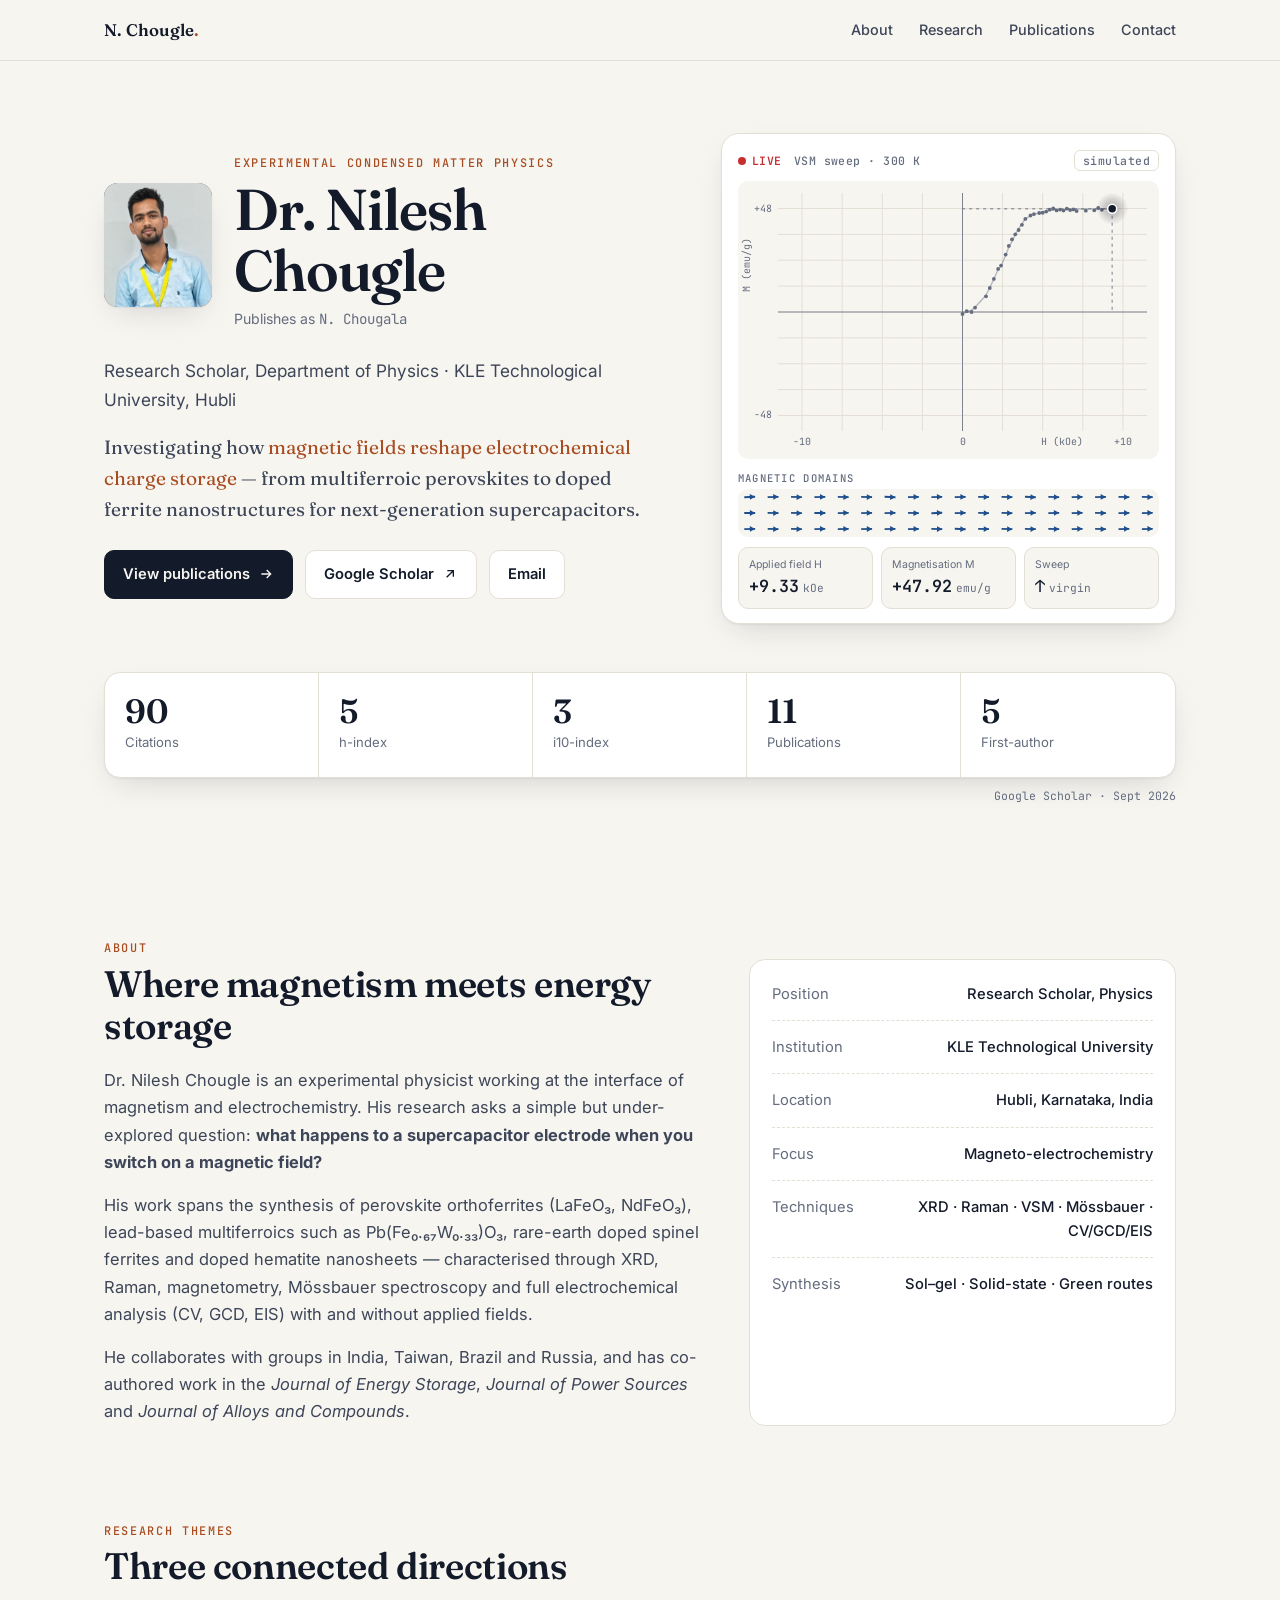
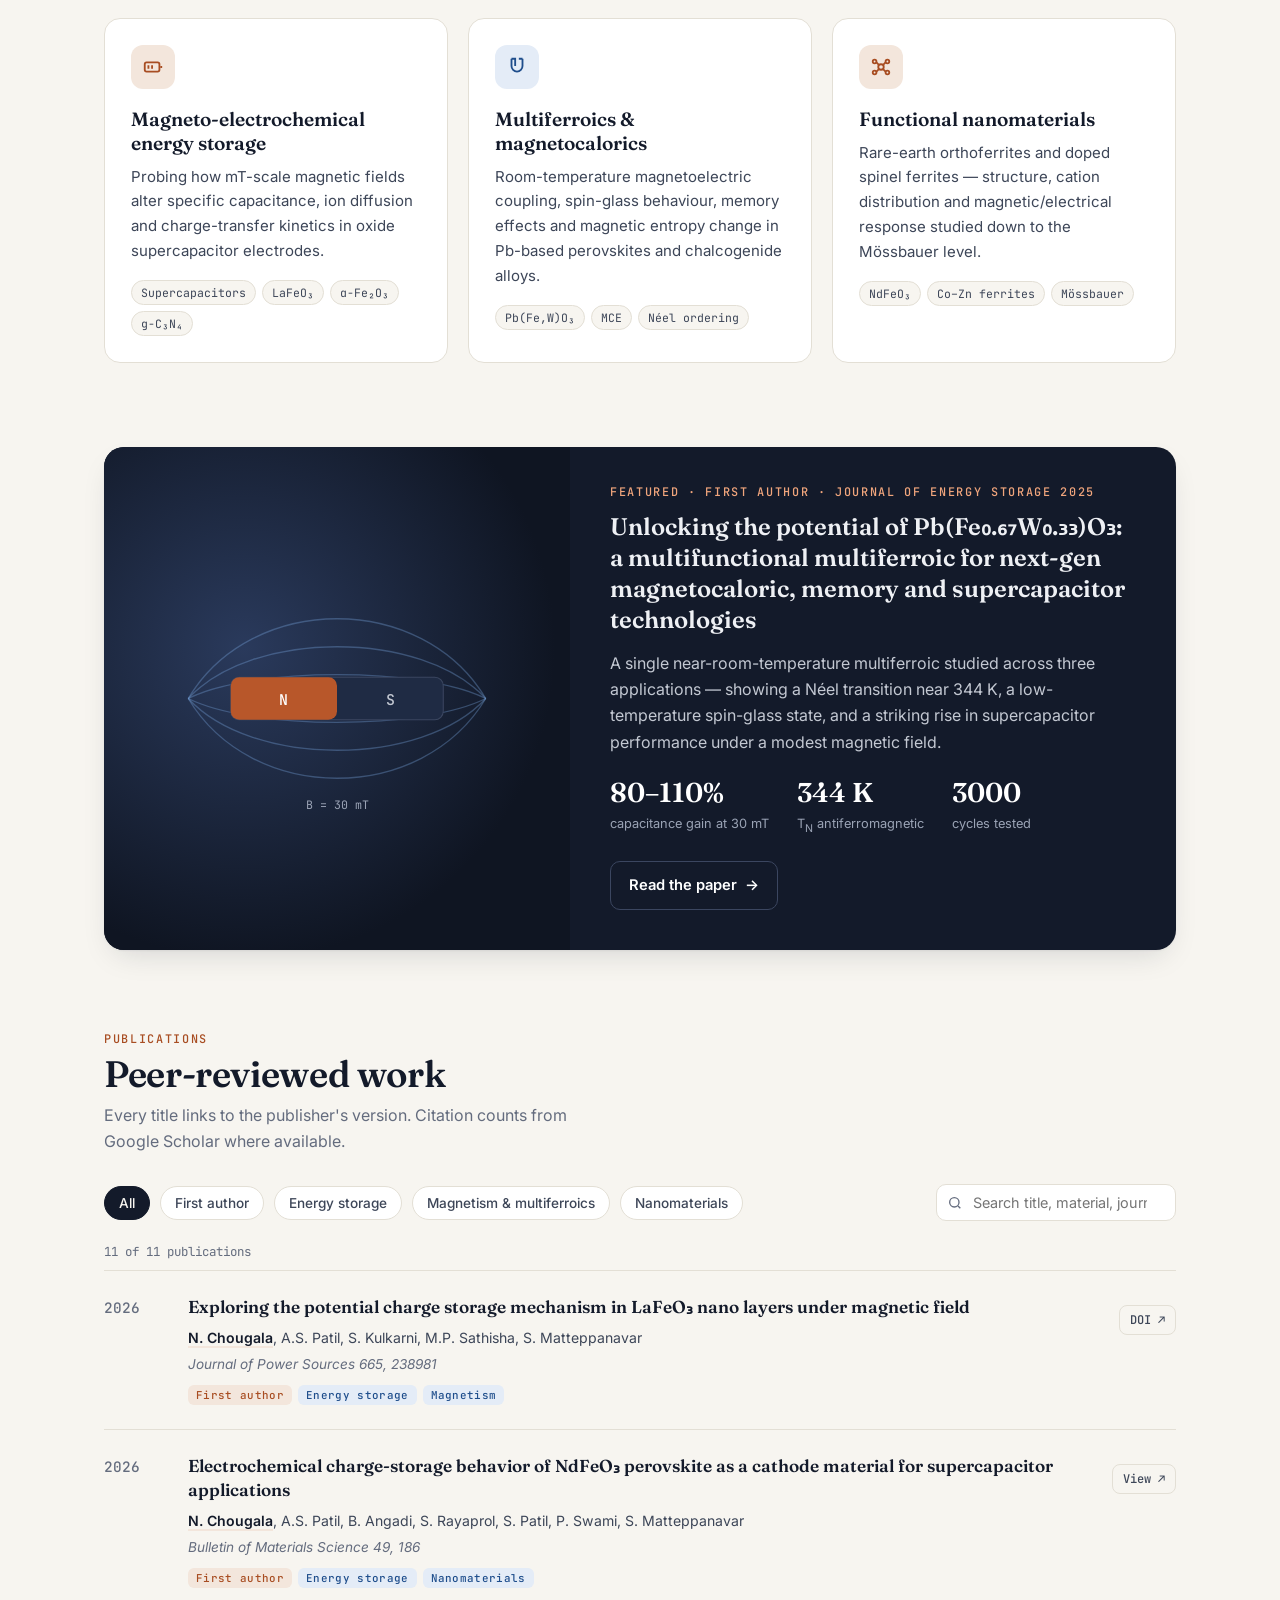
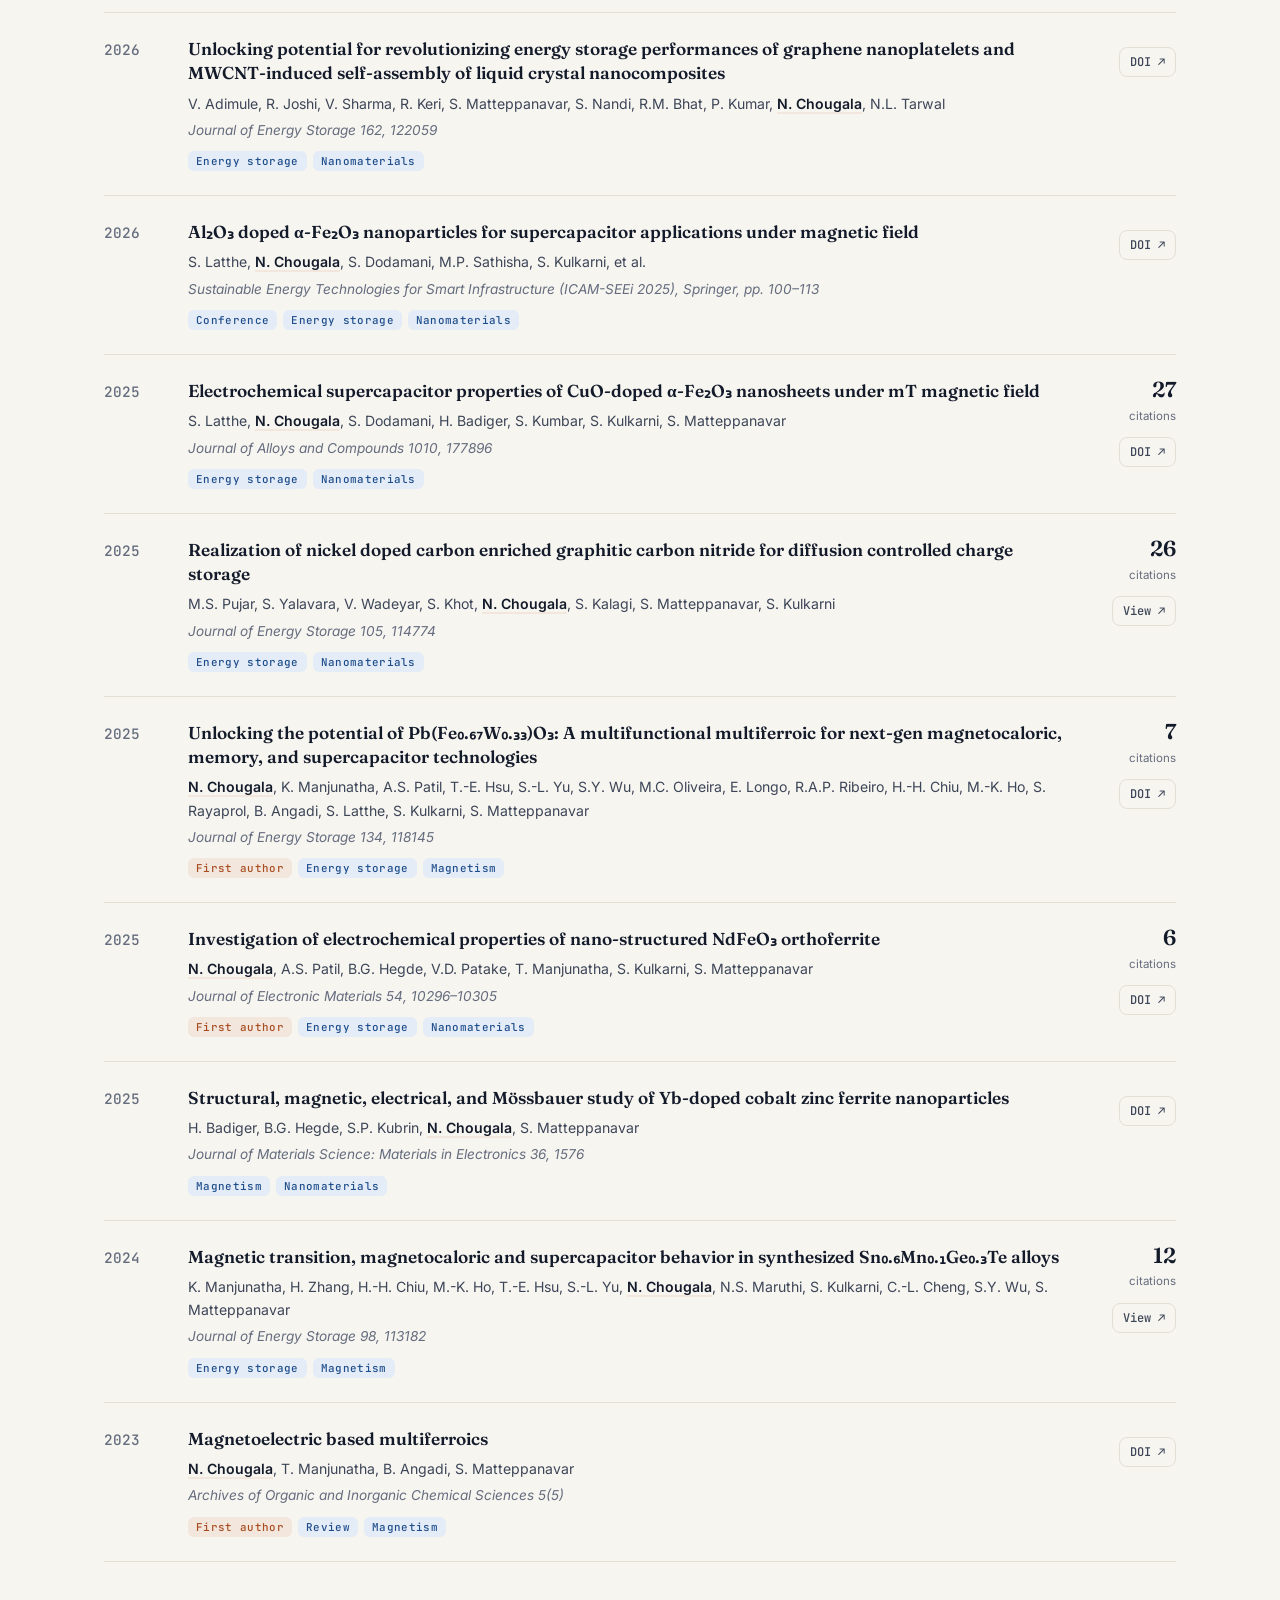
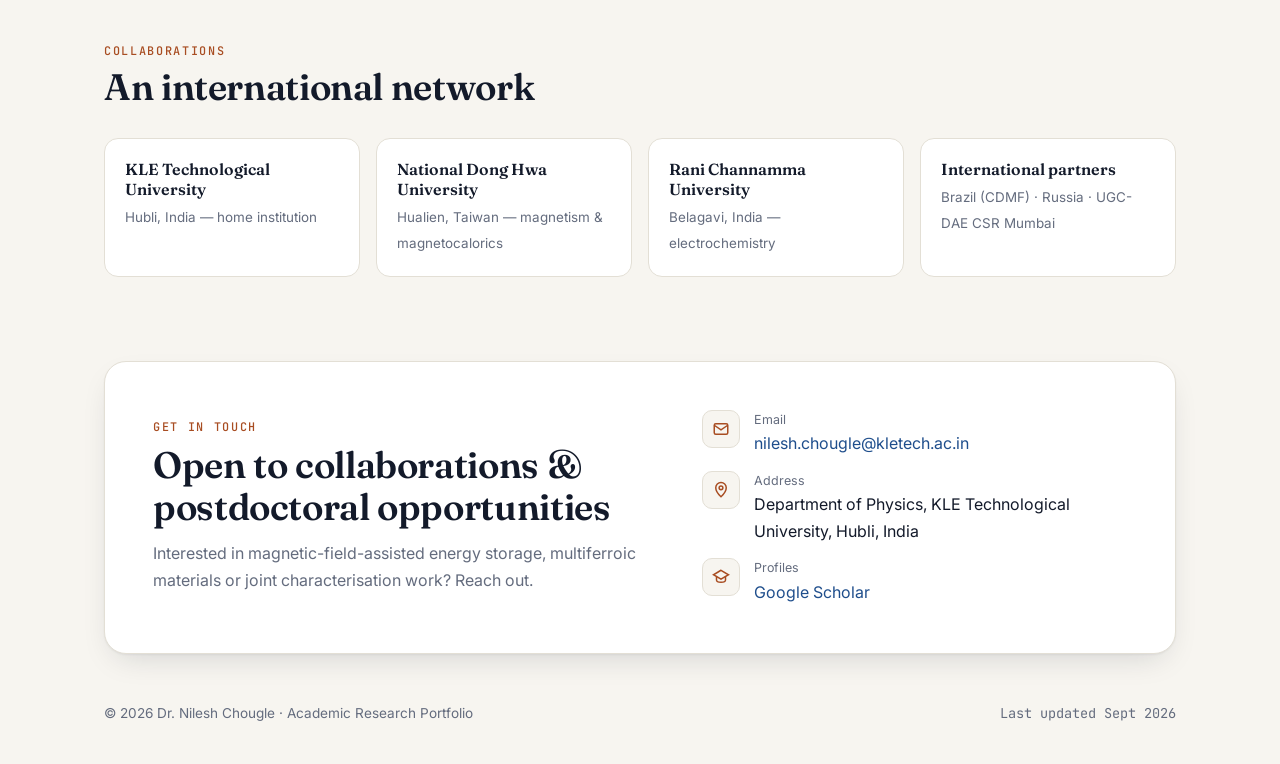
==== commit bb072871: "Accessibility fixes and pause the simulation when not visible Accessibility (axe-core: 51 contrast f" ====
--- a/index.html
+++ b/index.html
@@ -7,17 +7,19 @@
 <meta name="description" content="Dr. Nilesh Chougle — Research Scholar, Department of Physics, KLE Technological University, Hubli. Magneto-electrochemical energy storage, multiferroics, magnetocalorics and nanomaterials.">
 <link rel="preconnect" href="https://fonts.googleapis.com">
 <link rel="preconnect" href="https://fonts.gstatic.com" crossorigin>
-<link href="https://fonts.googleapis.com/css2?family=Fraunces:opsz,wght@9..144,400;9..144,600;9..144,700&family=Inter:wght@400;500;600&family=JetBrains+Mono:wght@400;500&display=swap" rel="stylesheet">
+<link href="https://fonts.googleapis.com/css2?family=Fraunces:opsz,wght@9..144,400;9..144,600&family=Inter:wght@400;500;600&family=JetBrains+Mono:wght@400;500&display=swap" rel="stylesheet">
 <link rel="stylesheet" href="css/style.css">
 </head>
 <body>
 
-<nav>
+<a class="skip" href="#main">Skip to content</a>
+
+<nav aria-label="Main">
   <div class="wrap">
     <a class="brand" href="#top">N. Chougle<span>.</span></a>
     <button class="menu-btn" type="button" aria-expanded="false" aria-controls="site-links" aria-label="Open menu">
-      <svg class="bars" viewBox="0 0 24 24" fill="none" stroke="currentColor" stroke-width="2"><path d="M4 7h16M4 12h16M4 17h16"/></svg>
-      <svg class="x" viewBox="0 0 24 24" fill="none" stroke="currentColor" stroke-width="2"><path d="M6 6l12 12M18 6 6 18"/></svg>
+      <svg aria-hidden="true" focusable="false" class="bars" viewBox="0 0 24 24" fill="none" stroke="currentColor" stroke-width="2"><path d="M4 7h16M4 12h16M4 17h16"/></svg>
+      <svg aria-hidden="true" focusable="false" class="x" viewBox="0 0 24 24" fill="none" stroke="currentColor" stroke-width="2"><path d="M6 6l12 12M18 6 6 18"/></svg>
     </button>
     <div class="links" id="site-links">
       <a href="#about">About</a>
@@ -27,6 +29,8 @@
     </div>
   </div>
 </nav>
+
+<main id="main" tabindex="-1">
 
 <header class="hero" id="top">
   <div class="wrap hero-grid">
@@ -44,23 +48,24 @@
       <p class="lede">Investigating how <em>magnetic fields reshape electrochemical charge storage</em> — from multiferroic perovskites to doped ferrite nanostructures for next-generation supercapacitors.</p>
       <div class="cta">
         <a class="btn primary" href="#publications">View publications
-          <svg viewBox="0 0 24 24" fill="none" stroke="currentColor" stroke-width="2"><path d="M5 12h14M13 6l6 6-6 6"/></svg></a>
+          <svg aria-hidden="true" focusable="false" viewBox="0 0 24 24" fill="none" stroke="currentColor" stroke-width="2"><path d="M5 12h14M13 6l6 6-6 6"/></svg></a>
         <a class="btn" href="https://scholar.google.com/citations?user=LY0ouK8AAAAJ&hl=en" target="_blank" rel="noopener">Google Scholar
-          <svg viewBox="0 0 24 24" fill="none" stroke="currentColor" stroke-width="2"><path d="M7 17 17 7M8 7h9v9"/></svg></a>
+          <svg aria-hidden="true" focusable="false" viewBox="0 0 24 24" fill="none" stroke="currentColor" stroke-width="2"><path d="M7 17 17 7M8 7h9v9"/></svg><span class="sr-only"> (opens in new tab)</span></a>
         <a class="btn" href="mailto:nilesh.chougle@kletech.ac.in">Email</a>
       </div>
     </div>
 
-    <figure class="plot instrument" aria-label="Animated simulation of a magnetometer measuring an M–H hysteresis loop">
-      <div class="inst-head">
+    <figure class="plot instrument">
+      <figcaption class="sr-only">Simulated animation, not real measurement data: a vibrating-sample magnetometer sweep at 300 K tracing a magnetic hysteresis (M–H) loop, with arrows showing magnetic domains flipping as the applied field reverses.</figcaption>
+      <div class="inst-head" aria-hidden="true">
         <span class="live"><i></i>LIVE</span>
         <span>VSM sweep · 300 K</span>
         <span class="sim">simulated</span>
       </div>
-      <canvas id="mh"></canvas>
-      <div class="inst-label">Magnetic domains</div>
-      <canvas id="dom"></canvas>
-      <div class="readouts">
+      <canvas id="mh" aria-hidden="true"></canvas>
+      <div class="inst-label" aria-hidden="true">Magnetic domains</div>
+      <canvas id="dom" aria-hidden="true"></canvas>
+      <div class="readouts" aria-hidden="true">
         <div><small>Applied field H</small><b id="rH">+0.00</b><em>kOe</em></div>
         <div><small>Magnetisation M</small><b id="rM">0.00</b><em>emu/g</em></div>
         <div><small>Sweep</small><b id="rB">—</b><em id="rS">virgin</em></div>
@@ -80,7 +85,7 @@
   </div>
 </header>
 
-<main class="wrap">
+<div class="wrap">
 
   <section id="about">
     <div class="about">
@@ -111,19 +116,19 @@
     </div>
     <div class="themes">
       <article class="theme">
-        <div class="ico"><svg width="22" height="22" viewBox="0 0 24 24" fill="none" stroke="currentColor" stroke-width="2"><rect x="3" y="7" width="16" height="10" rx="2"/><path d="M21 11v2M7 10v4M11 10v4"/></svg></div>
+        <div class="ico"><svg aria-hidden="true" focusable="false" width="22" height="22" viewBox="0 0 24 24" fill="none" stroke="currentColor" stroke-width="2"><rect x="3" y="7" width="16" height="10" rx="2"/><path d="M21 11v2M7 10v4M11 10v4"/></svg></div>
         <h3>Magneto-electrochemical energy storage</h3>
         <p>Probing how mT-scale magnetic fields alter specific capacitance, ion diffusion and charge-transfer kinetics in oxide supercapacitor electrodes.</p>
         <div class="chips"><span class="chip">Supercapacitors</span><span class="chip">LaFeO₃</span><span class="chip">α-Fe₂O₃</span><span class="chip">g-C₃N₄</span></div>
       </article>
       <article class="theme">
-        <div class="ico"><svg width="22" height="22" viewBox="0 0 24 24" fill="none" stroke="currentColor" stroke-width="2"><path d="M6 3v8a6 6 0 0 0 12 0V3"/><path d="M6 3h4v8M14 3h4"/></svg></div>
+        <div class="ico"><svg aria-hidden="true" focusable="false" width="22" height="22" viewBox="0 0 24 24" fill="none" stroke="currentColor" stroke-width="2"><path d="M6 3v8a6 6 0 0 0 12 0V3"/><path d="M6 3h4v8M14 3h4"/></svg></div>
         <h3>Multiferroics &amp; magnetocalorics</h3>
         <p>Room-temperature magnetoelectric coupling, spin-glass behaviour, memory effects and magnetic entropy change in Pb-based perovskites and chalcogenide alloys.</p>
         <div class="chips"><span class="chip">Pb(Fe,W)O₃</span><span class="chip">MCE</span><span class="chip">Néel ordering</span></div>
       </article>
       <article class="theme">
-        <div class="ico"><svg width="22" height="22" viewBox="0 0 24 24" fill="none" stroke="currentColor" stroke-width="2"><circle cx="12" cy="12" r="3"/><circle cx="5" cy="6" r="2"/><circle cx="19" cy="6" r="2"/><circle cx="5" cy="18" r="2"/><circle cx="19" cy="18" r="2"/><path d="M7 7l3 3M17 7l-3 3M7 17l3-3M17 17l-3-3"/></svg></div>
+        <div class="ico"><svg aria-hidden="true" focusable="false" width="22" height="22" viewBox="0 0 24 24" fill="none" stroke="currentColor" stroke-width="2"><circle cx="12" cy="12" r="3"/><circle cx="5" cy="6" r="2"/><circle cx="19" cy="6" r="2"/><circle cx="5" cy="18" r="2"/><circle cx="19" cy="18" r="2"/><path d="M7 7l3 3M17 7l-3 3M7 17l3-3M17 17l-3-3"/></svg></div>
         <h3>Functional nanomaterials</h3>
         <p>Rare-earth orthoferrites and doped spinel ferrites — structure, cation distribution and magnetic/electrical response studied down to the Mössbauer level.</p>
         <div class="chips"><span class="chip">NdFeO₃</span><span class="chip">Co–Zn ferrites</span><span class="chip">Mössbauer</span></div>
@@ -156,7 +161,7 @@
           <div class="kpi"><b>344 K</b><span>T<sub>N</sub> antiferromagnetic</span></div>
           <div class="kpi"><b>3000</b><span>cycles tested</span></div>
         </div>
-        <a class="btn" href="https://doi.org/10.1016/j.est.2025.118145" target="_blank" rel="noopener">Read the paper →</a>
+        <a class="btn" href="https://doi.org/10.1016/j.est.2025.118145" target="_blank" rel="noopener">Read the paper <span aria-hidden="true">→</span><span class="sr-only"> (opens in new tab)</span></a>
       </div>
     </div>
   </section>
@@ -169,18 +174,21 @@
         <p class="sub">Every title links to the publisher's version. Citation counts from Google Scholar where available.</p>
       </div>
     </div>
-    <div class="toolbar" role="toolbar" aria-label="Filter publications">
+    <div class="toolbar">
+      <div class="filters" role="group" aria-label="Filter publications">
       <button class="filter" data-f="all" aria-pressed="true">All</button>
       <button class="filter" data-f="first" aria-pressed="false">First author</button>
       <button class="filter" data-f="storage" aria-pressed="false">Energy storage</button>
       <button class="filter" data-f="magnetism" aria-pressed="false">Magnetism &amp; multiferroics</button>
       <button class="filter" data-f="nano" aria-pressed="false">Nanomaterials</button>
+      </div>
       <label class="search">
-        <svg viewBox="0 0 24 24" fill="none" stroke="currentColor" stroke-width="2"><circle cx="11" cy="11" r="7"/><path d="m20 20-3.5-3.5"/></svg>
-        <input id="q" type="search" placeholder="Search title, material, journal…" aria-label="Search publications">
+        <span class="sr-only">Search publications</span>
+        <svg aria-hidden="true" focusable="false" viewBox="0 0 24 24" fill="none" stroke="currentColor" stroke-width="2"><circle cx="11" cy="11" r="7"/><path d="m20 20-3.5-3.5"/></svg>
+        <input id="q" type="search" placeholder="Search title, material, journal…">
       </label>
     </div>
-    <div class="count" id="count"></div>
+    <div class="count" id="count" role="status" aria-live="polite"></div>
     <ol class="pubs" id="pubs"></ol>
   </section>
 
@@ -206,20 +214,24 @@
       <p class="sub">Interested in magnetic-field-assisted energy storage, multiferroic materials or joint characterisation work? Reach out.</p>
     </div>
     <div class="clist">
-      <div class="crow"><div class="ci"><svg viewBox="0 0 24 24" fill="none" stroke="currentColor" stroke-width="2"><rect x="3" y="5" width="18" height="14" rx="2"/><path d="m3 7 9 6 9-6"/></svg></div>
+      <div class="crow"><div class="ci"><svg aria-hidden="true" focusable="false" viewBox="0 0 24 24" fill="none" stroke="currentColor" stroke-width="2"><rect x="3" y="5" width="18" height="14" rx="2"/><path d="m3 7 9 6 9-6"/></svg></div>
         <div><small>Email</small><a href="mailto:nilesh.chougle@kletech.ac.in">nilesh.chougle@kletech.ac.in</a></div></div>
-      <div class="crow"><div class="ci"><svg viewBox="0 0 24 24" fill="none" stroke="currentColor" stroke-width="2"><path d="M12 21s-7-6.5-7-12a7 7 0 0 1 14 0c0 5.5-7 12-7 12z"/><circle cx="12" cy="9" r="2.5"/></svg></div>
+      <div class="crow"><div class="ci"><svg aria-hidden="true" focusable="false" viewBox="0 0 24 24" fill="none" stroke="currentColor" stroke-width="2"><path d="M12 21s-7-6.5-7-12a7 7 0 0 1 14 0c0 5.5-7 12-7 12z"/><circle cx="12" cy="9" r="2.5"/></svg></div>
         <div><small>Address</small>Department of Physics, KLE Technological University, Hubli, India</div></div>
-      <div class="crow"><div class="ci"><svg viewBox="0 0 24 24" fill="none" stroke="currentColor" stroke-width="2"><path d="M12 3 2 9l10 6 10-6-10-6z"/><path d="M6 11.5V16c0 1.5 2.7 3 6 3s6-1.5 6-3v-4.5"/></svg></div>
-        <div><small>Profiles</small><a href="https://scholar.google.com/citations?user=LY0ouK8AAAAJ&hl=en" target="_blank" rel="noopener">Google Scholar</a></div></div>
-    </div>
-  </section>
-
+      <div class="crow"><div class="ci"><svg aria-hidden="true" focusable="false" viewBox="0 0 24 24" fill="none" stroke="currentColor" stroke-width="2"><path d="M12 3 2 9l10 6 10-6-10-6z"/><path d="M6 11.5V16c0 1.5 2.7 3 6 3s6-1.5 6-3v-4.5"/></svg></div>
+        <div><small>Profiles</small><a href="https://scholar.google.com/citations?user=LY0ouK8AAAAJ&hl=en" target="_blank" rel="noopener">Google Scholar<span class="sr-only"> (opens in new tab)</span></a></div></div>
+    </div>
+  </section>
+
+</div>
+</main>
+
+<div class="wrap">
   <footer>
     <span>© 2026 Dr. Nilesh Chougle · Academic Research Portfolio</span>
     <span class="mono">Last updated Sept 2026</span>
   </footer>
-</main>
+</div>
 
 <script src="data/publications.js"></script>
 <script src="js/main.js"></script>
--- a/css/style.css
+++ b/css/style.css
@@ -4,9 +4,9 @@
 
 /* TOKENS */
 :root{
-  --paper:#f7f5f0; --card:#ffffff; --ink:#131a2a; --ink-2:#3d4658; --muted:#6b7385;
-  --line:#e3dfd5; --accent:#b8572a; --accent-2:#1f4e8c; --accent-soft:#f3e6dc; --blue-soft:#e4ecf7;
-  --featured:#131a2a; --live:#d23c3c;
+  --paper:#f7f5f0; --card:#ffffff; --ink:#131a2a; --ink-2:#3d4658; --muted:#646c7e;
+  --line:#e3dfd5; --accent:#a84d22; --accent-2:#1f4e8c; --accent-soft:#f3e6dc; --blue-soft:#e4ecf7;
+  --featured:#131a2a; --live:#c62f2f;
   --shadow:0 1px 2px rgba(19,26,42,.05),0 12px 32px -12px rgba(19,26,42,.18);
   --serif:'Fraunces',Georgia,serif; --sans:'Inter',system-ui,sans-serif; --mono:'JetBrains Mono',ui-monospace,monospace;
 }
@@ -14,7 +14,7 @@
   :root{
     --paper:#0e121b; --card:#161c28; --ink:#eef0f4; --ink-2:#c3c8d2; --muted:#8a92a3; --line:#262e3d;
     --accent:#e0875a; --accent-2:#7aa6e0; --accent-soft:#2a1f1a; --blue-soft:#18233a;
-    --featured:#1b2436;
+    --featured:#1b2436; --live:#f07070;
     --shadow:0 1px 2px rgba(0,0,0,.3),0 14px 34px -14px rgba(0,0,0,.6);
   }
 }
@@ -27,6 +27,14 @@
 a:hover{text-decoration:underline}
 .wrap{max-width:1120px;margin:0 auto;padding:0 24px}
 .mono{font-family:var(--mono)}
+.sr-only{position:absolute;width:1px;height:1px;padding:0;margin:-1px;overflow:hidden;clip:rect(0 0 0 0);white-space:nowrap;border:0}
+.skip{position:absolute;left:16px;top:-60px;z-index:50;padding:10px 16px;border-radius:10px;background:var(--ink);color:var(--paper);font-weight:600}
+.skip:focus{top:12px;text-decoration:none}
+#main:focus{outline:none}
+:focus-visible{outline:2px solid var(--accent-2);outline-offset:2px;border-radius:4px}
+.btn:focus-visible,.filter:focus-visible,.doi:focus-visible,.menu-btn:focus-visible{border-radius:10px}
+.search input:focus-visible{outline-offset:0;border-color:var(--accent-2)}
+.feat-body .btn:focus-visible{outline-color:#f0a57c}
 .eyebrow{font:500 .74rem/1 var(--mono);letter-spacing:.14em;text-transform:uppercase;color:var(--accent)}
 
 /* NAV */
@@ -71,8 +79,8 @@
 .inst-head{display:flex;align-items:center;gap:12px;font:500 .72rem var(--mono);color:var(--muted);margin-bottom:10px;letter-spacing:.04em;white-space:nowrap;overflow:hidden}
 .inst-head .sim{margin-left:auto;padding:2px 8px;border:1px solid var(--line);border-radius:6px}
 .live{display:inline-flex;align-items:center;gap:6px;color:var(--live);font-weight:600}
-.live i{width:8px;height:8px;border-radius:50%;background:var(--live);box-shadow:0 0 0 0 rgba(210,60,60,.6);animation:rec 1.6s infinite}
-@keyframes rec{70%{box-shadow:0 0 0 7px rgba(210,60,60,0)}100%{box-shadow:0 0 0 0 rgba(210,60,60,0)}}
+.live i{width:8px;height:8px;border-radius:50%;background:var(--live);box-shadow:0 0 0 0 color-mix(in srgb,var(--live) 60%,transparent);animation:rec 1.6s infinite}
+@keyframes rec{70%{box-shadow:0 0 0 7px transparent}100%{box-shadow:0 0 0 0 transparent}}
 #mh,#dom{width:100%;max-width:100%;display:block;border-radius:10px;background:var(--paper)}
 #dom{margin-top:4px}
 .inst-label{font:500 .66rem var(--mono);text-transform:uppercase;letter-spacing:.12em;color:var(--muted);margin:12px 0 2px}
@@ -134,6 +142,7 @@
 
 /* PUBLICATIONS */
 .toolbar{display:flex;flex-wrap:wrap;gap:10px;align-items:center;margin-bottom:22px}
+.filters{display:flex;flex-wrap:wrap;gap:10px}
 .filter{border:1px solid var(--line);background:var(--card);color:var(--ink-2);padding:8px 14px;border-radius:999px;font:500 .85rem var(--sans);cursor:pointer}
 .filter[aria-pressed="true"]{background:var(--ink);color:var(--paper);border-color:var(--ink)}
 .search{margin-left:auto;position:relative}
@@ -218,7 +227,10 @@
   .feat-body{padding:28px}
 }
 @media (prefers-reduced-motion:reduce){
+  html{scroll-behavior:auto}
   .live i{animation:none}
+  .theme{transition:none}
+  .theme:hover{transform:none}
 }
 @media print{
   nav,.toolbar,.cta{display:none}
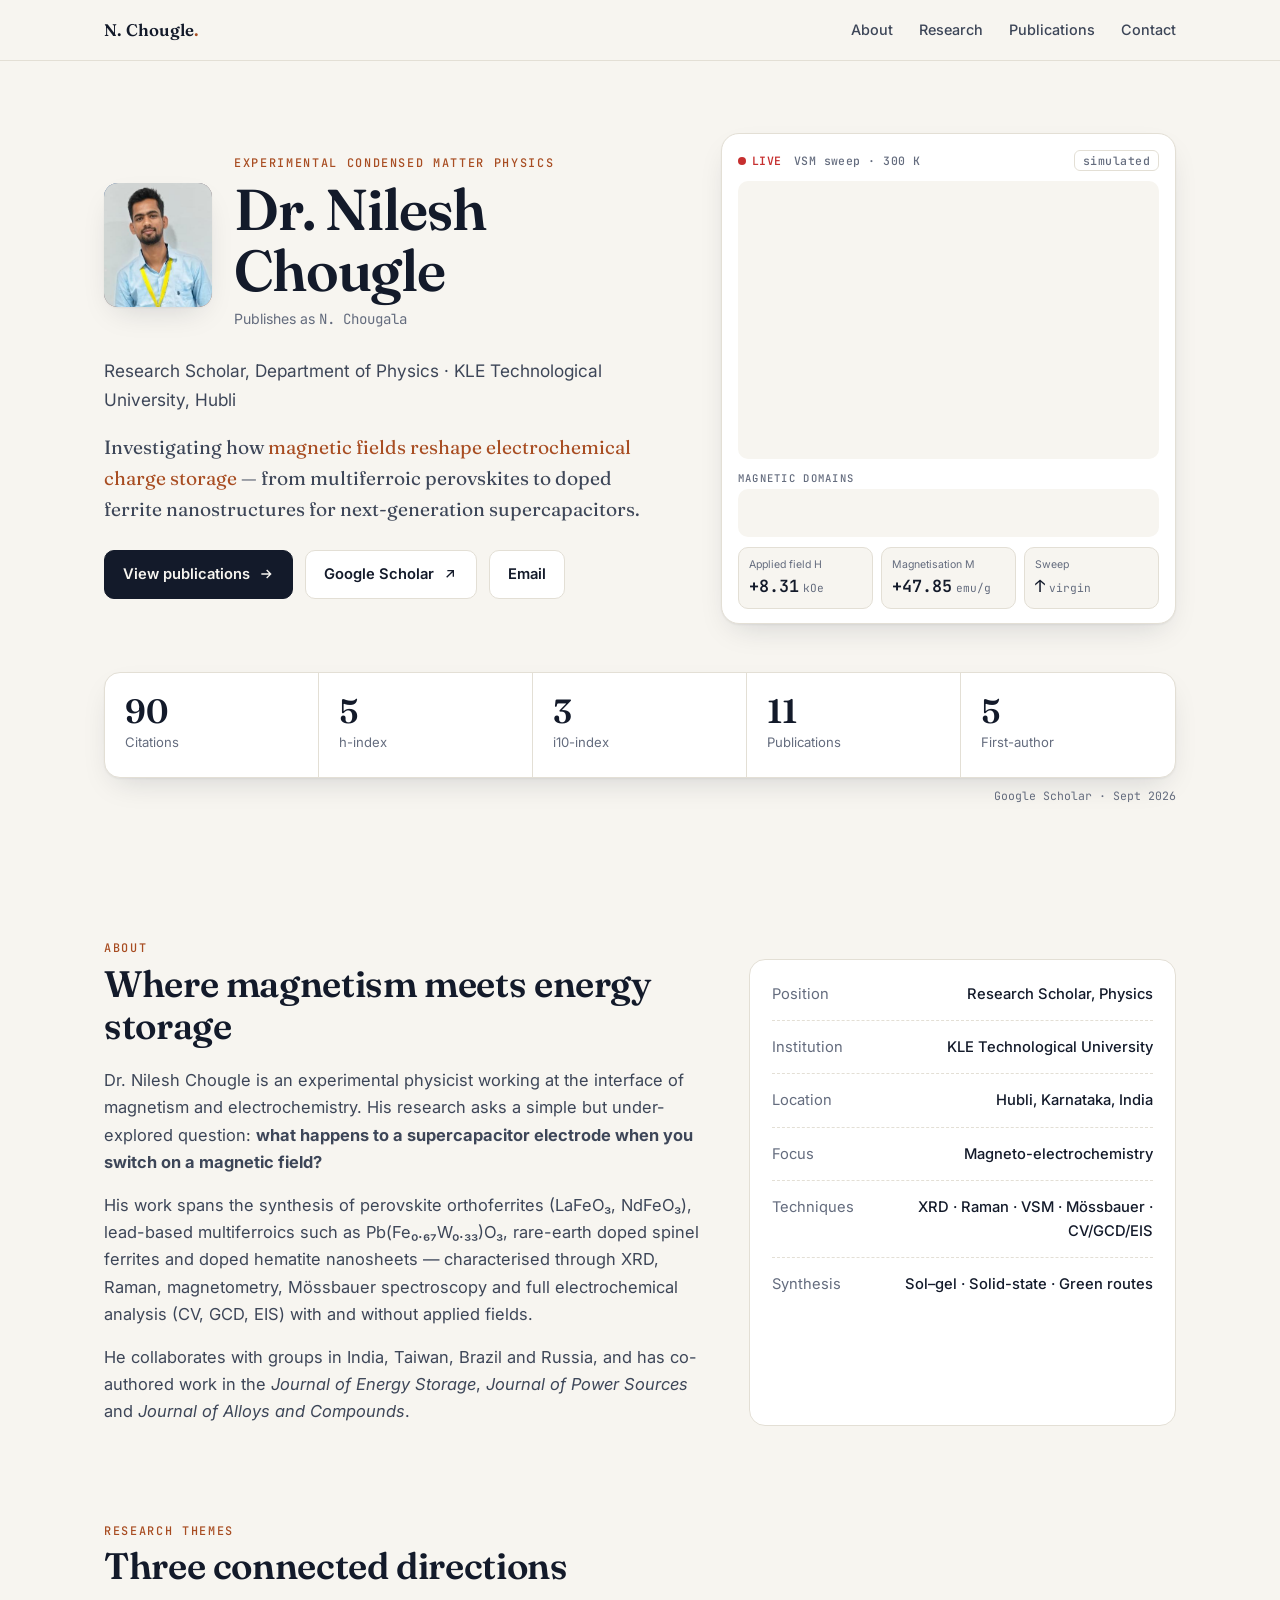
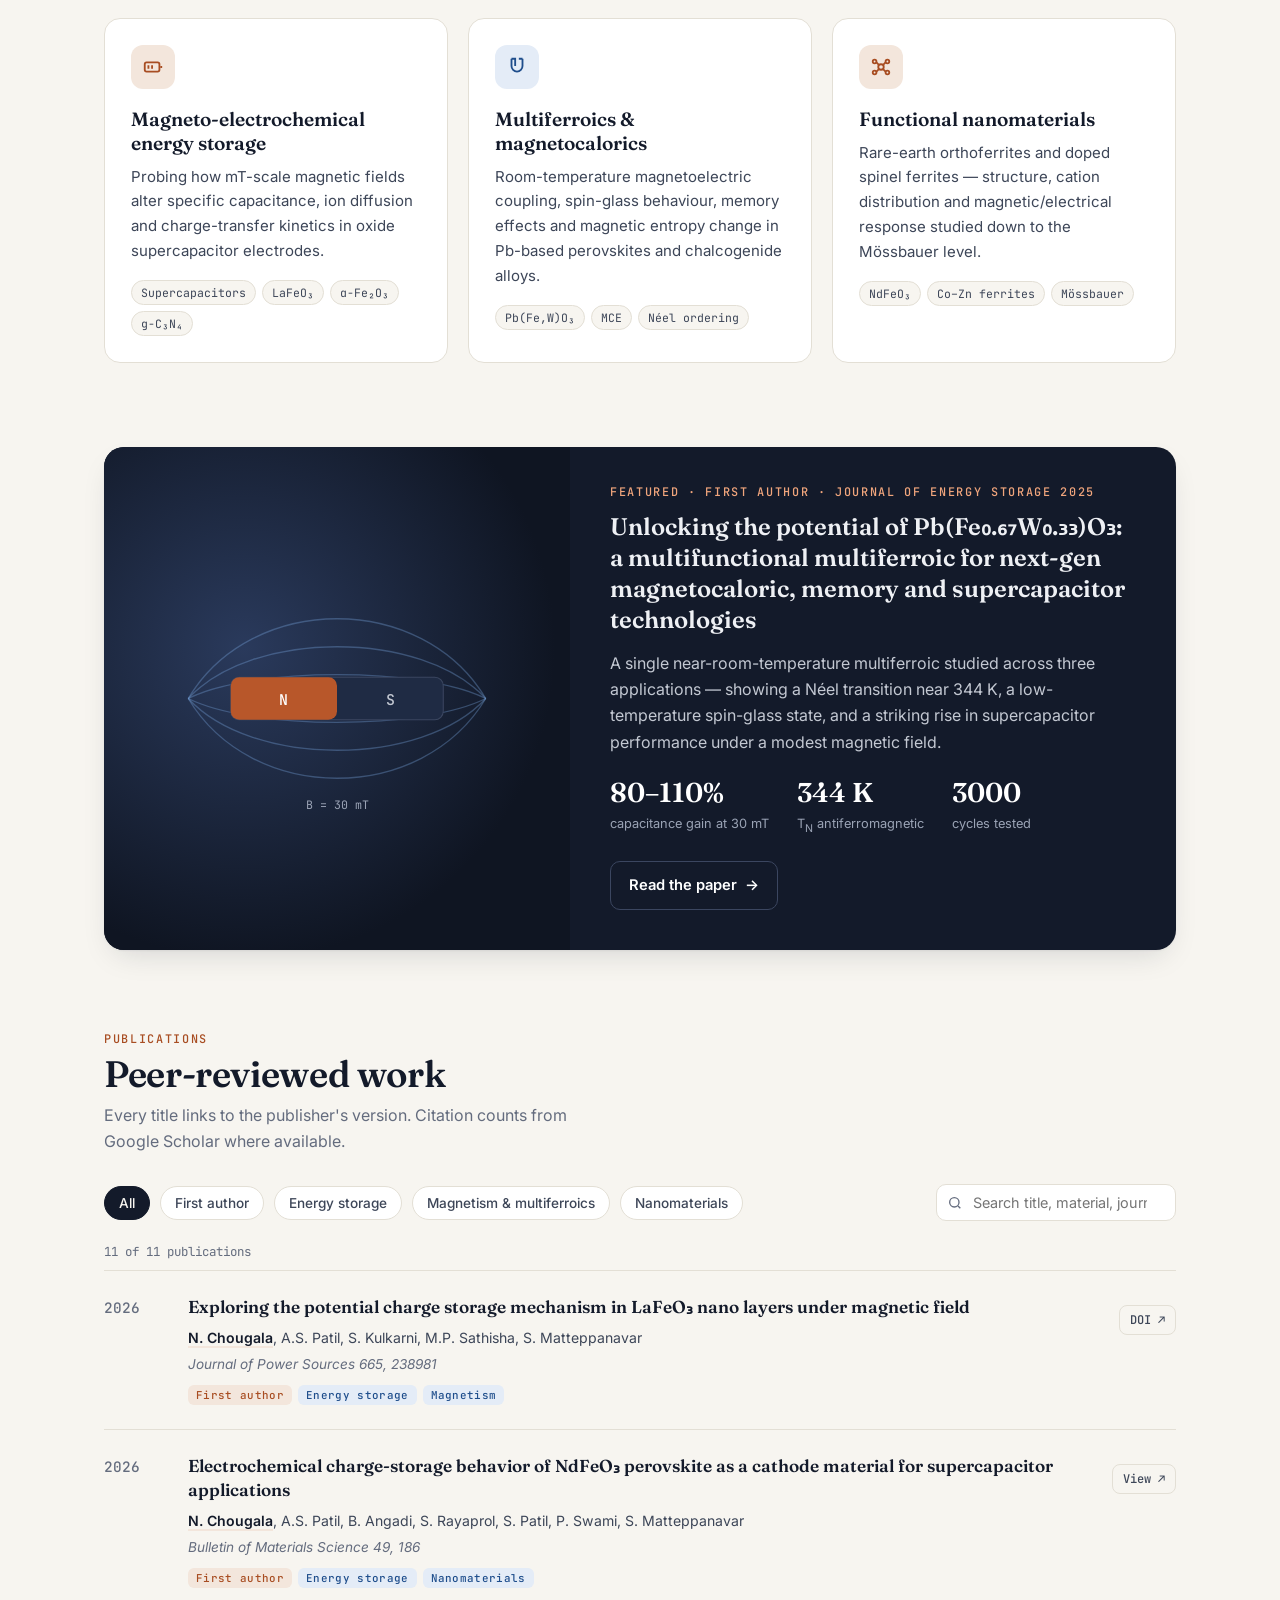
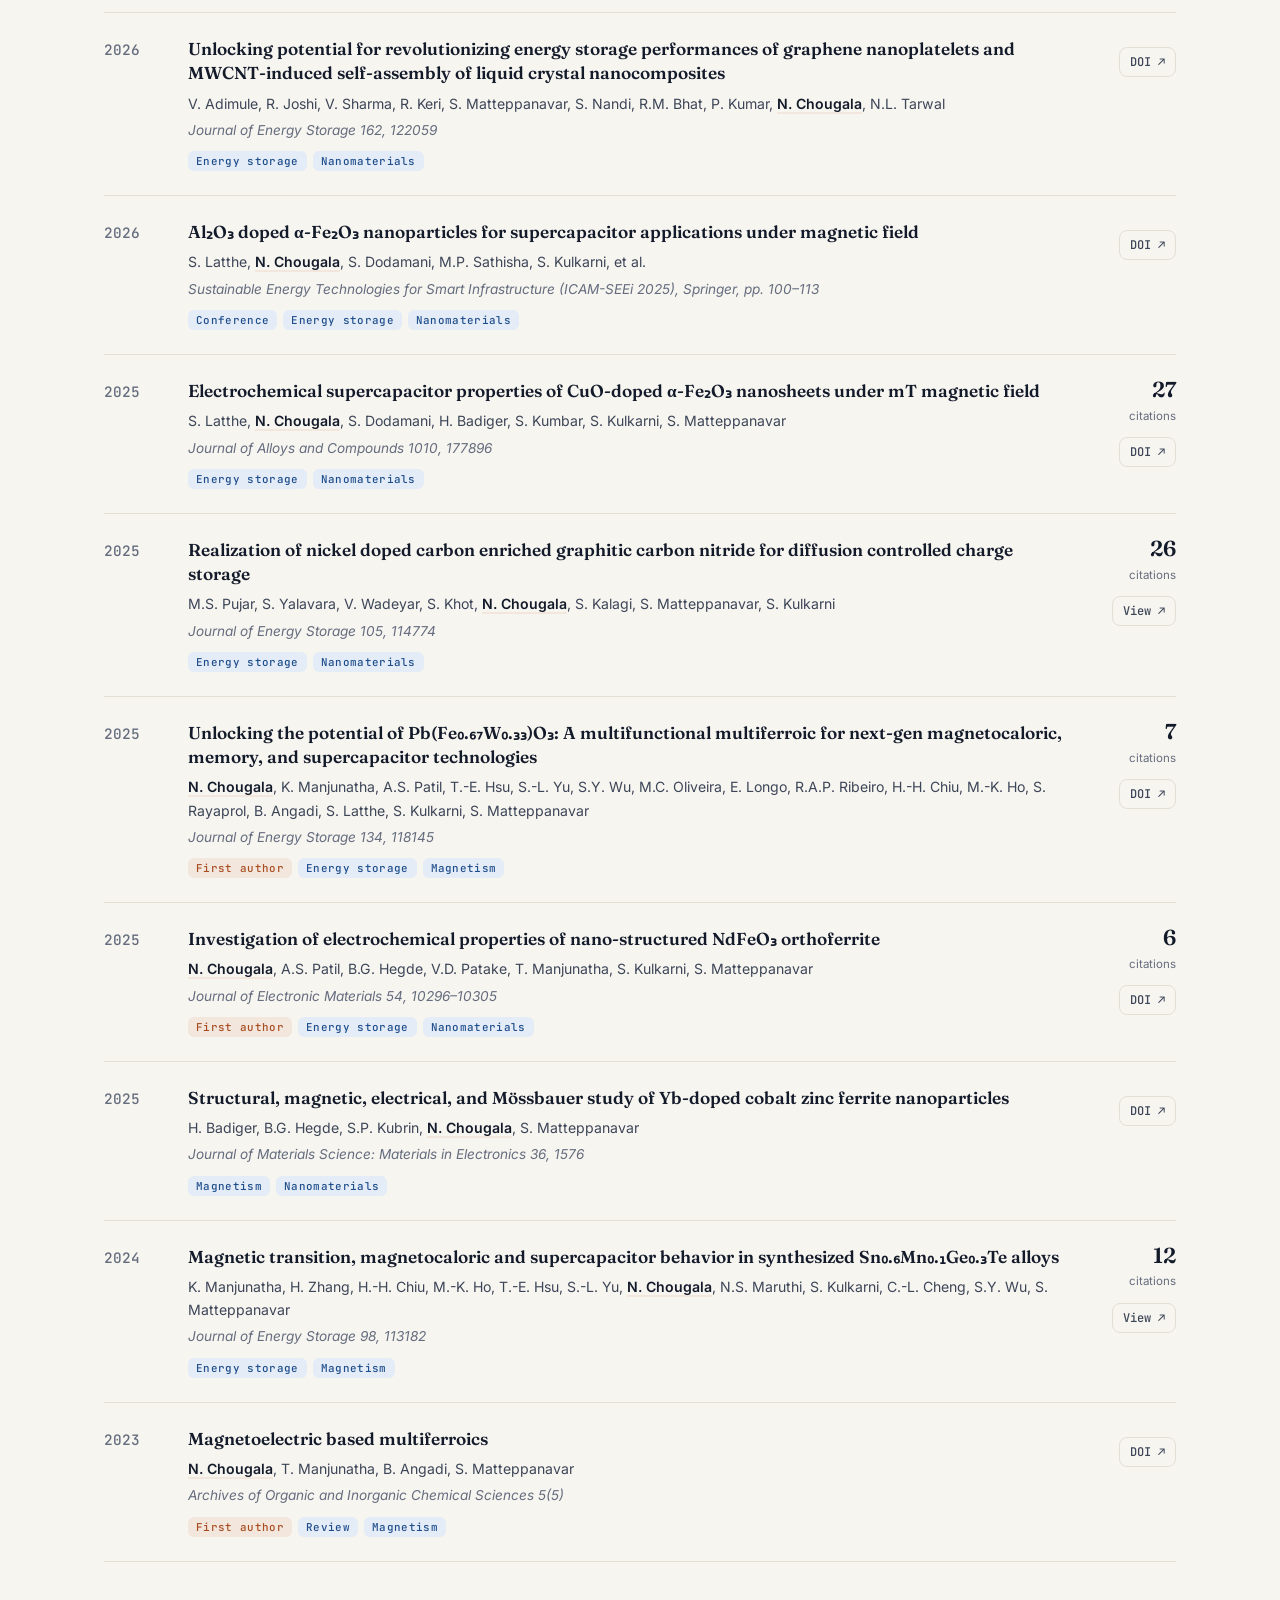
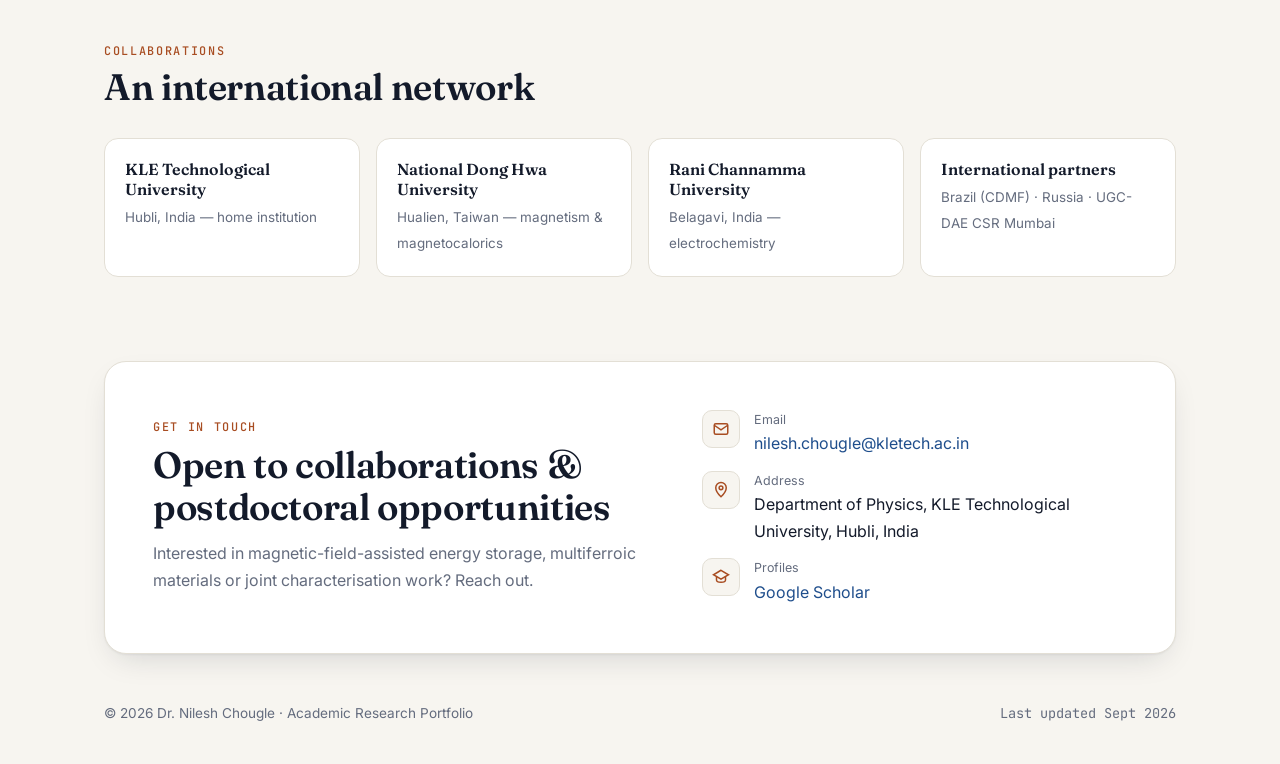
==== commit ae1f7c5c: "Search and sharing: static publication list, link previews, structured data - Publication list is no" ====
--- a/index.html
+++ b/index.html
@@ -5,6 +5,46 @@
 <meta name="viewport" content="width=device-width, initial-scale=1">
 <title>Dr. Nilesh Chougle — Physics Research</title>
 <meta name="description" content="Dr. Nilesh Chougle — Research Scholar, Department of Physics, KLE Technological University, Hubli. Magneto-electrochemical energy storage, multiferroics, magnetocalorics and nanomaterials.">
+<link rel="canonical" href="https://sagarpatil199.github.io/NileshPortfolio/">
+<meta name="author" content="Dr. Nilesh Chougle">
+<meta name="theme-color" content="#f7f5f0" media="(prefers-color-scheme: light)">
+<meta name="theme-color" content="#0e121b" media="(prefers-color-scheme: dark)">
+<link rel="icon" href="assets/favicon.svg" type="image/svg+xml">
+<link rel="icon" href="assets/favicon-32.png" type="image/png" sizes="32x32">
+<link rel="apple-touch-icon" href="assets/apple-touch-icon.png">
+
+<!-- Link previews (WhatsApp, LinkedIn, X, Slack, …) -->
+<meta property="og:type" content="profile">
+<meta property="og:site_name" content="Dr. Nilesh Chougle">
+<meta property="og:title" content="Dr. Nilesh Chougle — Physics Research">
+<meta property="og:description" content="Research Scholar in Physics at KLE Technological University, Hubli. Magnetic-field-assisted supercapacitors, multiferroics, magnetocalorics and nanomaterials.">
+<meta property="og:url" content="https://sagarpatil199.github.io/NileshPortfolio/">
+<meta property="og:image" content="https://sagarpatil199.github.io/NileshPortfolio/assets/og-image.png">
+<meta property="og:image:width" content="1200">
+<meta property="og:image:height" content="630">
+<meta property="og:image:alt" content="Dr. Nilesh Chougle — Research Scholar, Department of Physics, KLE Technological University">
+<meta property="profile:first_name" content="Nilesh">
+<meta property="profile:last_name" content="Chougle">
+<meta name="twitter:card" content="summary_large_image">
+
+<!-- Structured data for search engines. Generated by tools/build.js; do not edit by hand. -->
+<script type="application/ld+json">
+{"@context":"https://schema.org","@graph":[
+{"@type":"Person","@id":"https://sagarpatil199.github.io/NileshPortfolio/#person","name":"Nilesh Chougle","honorificPrefix":"Dr.","alternateName":["N. Chougala","Nilesh Chougala"],"jobTitle":"Research Scholar","url":"https://sagarpatil199.github.io/NileshPortfolio/","image":"https://sagarpatil199.github.io/NileshPortfolio/assets/photo.jpg","email":"mailto:nilesh.chougle@kletech.ac.in","affiliation":{"@type":"CollegeOrUniversity","name":"KLE Technological University","department":{"@type":"Organization","name":"Department of Physics"},"address":{"@type":"PostalAddress","addressLocality":"Hubli","addressRegion":"Karnataka","addressCountry":"IN"}},"sameAs":["https://scholar.google.com/citations?user=LY0ouK8AAAAJ&hl=en"],"knowsAbout":["Magneto-electrochemical energy storage","Supercapacitors","Multiferroics","Magnetocaloric effect","Perovskite orthoferrites","Spinel ferrites","Nanomaterials"]},
+{"@type":"ScholarlyArticle","name":"Exploring the potential charge storage mechanism in LaFeO₃ nano layers under magnetic field","datePublished":"2026","url":"https://doi.org/10.1016/j.jpowsour.2025.238981","author":[{"@id":"https://sagarpatil199.github.io/NileshPortfolio/#person"},{"@type":"Person","name":"A.S. Patil"},{"@type":"Person","name":"S. Kulkarni"},{"@type":"Person","name":"M.P. Sathisha"},{"@type":"Person","name":"S. Matteppanavar"}],"identifier":{"@type":"PropertyValue","propertyID":"DOI","value":"10.1016/j.jpowsour.2025.238981"},"sameAs":"https://doi.org/10.1016/j.jpowsour.2025.238981"},
+{"@type":"ScholarlyArticle","name":"Electrochemical charge-storage behavior of NdFeO₃ perovskite as a cathode material for supercapacitor applications","datePublished":"2026","url":"https://scholar.google.com/scholar?q=%22Electrochemical+charge-storage+behavior+of+NdFeO3+perovskite+as+a+cathode+material%22","author":[{"@id":"https://sagarpatil199.github.io/NileshPortfolio/#person"},{"@type":"Person","name":"A.S. Patil"},{"@type":"Person","name":"B. Angadi"},{"@type":"Person","name":"S. Rayaprol"},{"@type":"Person","name":"S. Patil"},{"@type":"Person","name":"P. Swami"},{"@type":"Person","name":"S. Matteppanavar"}]},
+{"@type":"ScholarlyArticle","name":"Unlocking potential for revolutionizing energy storage performances of graphene nanoplatelets and MWCNT-induced self-assembly of liquid crystal nanocomposites","datePublished":"2026","url":"https://doi.org/10.1016/j.est.2026.122059","author":[{"@type":"Person","name":"V. Adimule"},{"@type":"Person","name":"R. Joshi"},{"@type":"Person","name":"V. Sharma"},{"@type":"Person","name":"R. Keri"},{"@type":"Person","name":"S. Matteppanavar"},{"@type":"Person","name":"S. Nandi"},{"@type":"Person","name":"R.M. Bhat"},{"@type":"Person","name":"P. Kumar"},{"@id":"https://sagarpatil199.github.io/NileshPortfolio/#person"},{"@type":"Person","name":"N.L. Tarwal"}],"identifier":{"@type":"PropertyValue","propertyID":"DOI","value":"10.1016/j.est.2026.122059"},"sameAs":"https://doi.org/10.1016/j.est.2026.122059"},
+{"@type":"ScholarlyArticle","name":"Al₂O₃ doped α-Fe₂O₃ nanoparticles for supercapacitor applications under magnetic field","datePublished":"2026","url":"https://link.springer.com/chapter/10.1007/978-3-032-33953-9_8","author":[{"@type":"Person","name":"S. Latthe"},{"@id":"https://sagarpatil199.github.io/NileshPortfolio/#person"},{"@type":"Person","name":"S. Dodamani"},{"@type":"Person","name":"M.P. Sathisha"},{"@type":"Person","name":"S. Kulkarni"}],"identifier":{"@type":"PropertyValue","propertyID":"DOI","value":"10.1007/978-3-032-33953-9_8"},"sameAs":"https://doi.org/10.1007/978-3-032-33953-9_8"},
+{"@type":"ScholarlyArticle","name":"Electrochemical supercapacitor properties of CuO-doped α-Fe₂O₃ nanosheets under mT magnetic field","datePublished":"2025","url":"https://doi.org/10.1016/j.jallcom.2024.177896","author":[{"@type":"Person","name":"S. Latthe"},{"@id":"https://sagarpatil199.github.io/NileshPortfolio/#person"},{"@type":"Person","name":"S. Dodamani"},{"@type":"Person","name":"H. Badiger"},{"@type":"Person","name":"S. Kumbar"},{"@type":"Person","name":"S. Kulkarni"},{"@type":"Person","name":"S. Matteppanavar"}],"identifier":{"@type":"PropertyValue","propertyID":"DOI","value":"10.1016/j.jallcom.2024.177896"},"sameAs":"https://doi.org/10.1016/j.jallcom.2024.177896"},
+{"@type":"ScholarlyArticle","name":"Realization of nickel doped carbon enriched graphitic carbon nitride for diffusion controlled charge storage","datePublished":"2025","url":"https://www.sciencedirect.com/science/article/pii/S2352152X24043603","author":[{"@type":"Person","name":"M.S. Pujar"},{"@type":"Person","name":"S. Yalavara"},{"@type":"Person","name":"V. Wadeyar"},{"@type":"Person","name":"S. Khot"},{"@id":"https://sagarpatil199.github.io/NileshPortfolio/#person"},{"@type":"Person","name":"S. Kalagi"},{"@type":"Person","name":"S. Matteppanavar"},{"@type":"Person","name":"S. Kulkarni"}]},
+{"@type":"ScholarlyArticle","name":"Unlocking the potential of Pb(Fe₀.₆₇W₀.₃₃)O₃: A multifunctional multiferroic for next-gen magnetocaloric, memory, and supercapacitor technologies","datePublished":"2025","url":"https://doi.org/10.1016/j.est.2025.118145","author":[{"@id":"https://sagarpatil199.github.io/NileshPortfolio/#person"},{"@type":"Person","name":"K. Manjunatha"},{"@type":"Person","name":"A.S. Patil"},{"@type":"Person","name":"T.-E. Hsu"},{"@type":"Person","name":"S.-L. Yu"},{"@type":"Person","name":"S.Y. Wu"},{"@type":"Person","name":"M.C. Oliveira"},{"@type":"Person","name":"E. Longo"},{"@type":"Person","name":"R.A.P. Ribeiro"},{"@type":"Person","name":"H.-H. Chiu"},{"@type":"Person","name":"M.-K. Ho"},{"@type":"Person","name":"S. Rayaprol"},{"@type":"Person","name":"B. Angadi"},{"@type":"Person","name":"S. Latthe"},{"@type":"Person","name":"S. Kulkarni"},{"@type":"Person","name":"S. Matteppanavar"}],"identifier":{"@type":"PropertyValue","propertyID":"DOI","value":"10.1016/j.est.2025.118145"},"sameAs":"https://doi.org/10.1016/j.est.2025.118145"},
+{"@type":"ScholarlyArticle","name":"Investigation of electrochemical properties of nano-structured NdFeO₃ orthoferrite","datePublished":"2025","url":"https://doi.org/10.1007/s11664-025-12385-6","author":[{"@id":"https://sagarpatil199.github.io/NileshPortfolio/#person"},{"@type":"Person","name":"A.S. Patil"},{"@type":"Person","name":"B.G. Hegde"},{"@type":"Person","name":"V.D. Patake"},{"@type":"Person","name":"T. Manjunatha"},{"@type":"Person","name":"S. Kulkarni"},{"@type":"Person","name":"S. Matteppanavar"}],"identifier":{"@type":"PropertyValue","propertyID":"DOI","value":"10.1007/s11664-025-12385-6"},"sameAs":"https://doi.org/10.1007/s11664-025-12385-6"},
+{"@type":"ScholarlyArticle","name":"Structural, magnetic, electrical, and Mössbauer study of Yb-doped cobalt zinc ferrite nanoparticles","datePublished":"2025","url":"https://doi.org/10.1007/s10854-025-15632-y","author":[{"@type":"Person","name":"H. Badiger"},{"@type":"Person","name":"B.G. Hegde"},{"@type":"Person","name":"S.P. Kubrin"},{"@id":"https://sagarpatil199.github.io/NileshPortfolio/#person"},{"@type":"Person","name":"S. Matteppanavar"}],"identifier":{"@type":"PropertyValue","propertyID":"DOI","value":"10.1007/s10854-025-15632-y"},"sameAs":"https://doi.org/10.1007/s10854-025-15632-y"},
+{"@type":"ScholarlyArticle","name":"Magnetic transition, magnetocaloric and supercapacitor behavior in synthesized Sn₀.₆Mn₀.₁Ge₀.₃Te alloys","datePublished":"2024","url":"https://www.sciencedirect.com/science/article/pii/S2352152X24027683","author":[{"@type":"Person","name":"K. Manjunatha"},{"@type":"Person","name":"H. Zhang"},{"@type":"Person","name":"H.-H. Chiu"},{"@type":"Person","name":"M.-K. Ho"},{"@type":"Person","name":"T.-E. Hsu"},{"@type":"Person","name":"S.-L. Yu"},{"@id":"https://sagarpatil199.github.io/NileshPortfolio/#person"},{"@type":"Person","name":"N.S. Maruthi"},{"@type":"Person","name":"S. Kulkarni"},{"@type":"Person","name":"C.-L. Cheng"},{"@type":"Person","name":"S.Y. Wu"},{"@type":"Person","name":"S. Matteppanavar"}]},
+{"@type":"ScholarlyArticle","name":"Magnetoelectric based multiferroics","datePublished":"2023","url":"https://doi.org/10.32474/AOICS.2023.05.000222","author":[{"@id":"https://sagarpatil199.github.io/NileshPortfolio/#person"},{"@type":"Person","name":"T. Manjunatha"},{"@type":"Person","name":"B. Angadi"},{"@type":"Person","name":"S. Matteppanavar"}],"identifier":{"@type":"PropertyValue","propertyID":"DOI","value":"10.32474/AOICS.2023.05.000222"},"sameAs":"https://doi.org/10.32474/AOICS.2023.05.000222"}
+]}
+</script>
+
 <link rel="preconnect" href="https://fonts.googleapis.com">
 <link rel="preconnect" href="https://fonts.gstatic.com" crossorigin>
 <link href="https://fonts.googleapis.com/css2?family=Fraunces:opsz,wght@9..144,400;9..144,600&family=Inter:wght@400;500;600&family=JetBrains+Mono:wght@400;500&display=swap" rel="stylesheet">
@@ -174,7 +214,7 @@
         <p class="sub">Every title links to the publisher's version. Citation counts from Google Scholar where available.</p>
       </div>
     </div>
-    <div class="toolbar">
+    <div class="toolbar" hidden>
       <div class="filters" role="group" aria-label="Filter publications">
       <button class="filter" data-f="all" aria-pressed="true">All</button>
       <button class="filter" data-f="first" aria-pressed="false">First author</button>
@@ -188,8 +228,156 @@
         <input id="q" type="search" placeholder="Search title, material, journal…">
       </label>
     </div>
-    <div class="count" id="count" role="status" aria-live="polite"></div>
-    <ol class="pubs" id="pubs"></ol>
+    <div class="count" id="count" role="status" aria-live="polite">11 of 11 publications</div>
+    <!-- The list below is generated from data/publications.js by: node tools/build.js -->
+    <ol class="pubs" id="pubs">
+      <!-- build:publications -->
+      <li class="pub" data-first="true" data-cat="storage magnetism">
+        <div class="yr">2026</div>
+        <div>
+          <p class="pt"><a href="https://doi.org/10.1016/j.jpowsour.2025.238981" target="_blank" rel="noopener">Exploring the potential charge storage mechanism in LaFeO₃ nano layers under magnetic field<span class="sr-only"> (opens in new tab)</span></a></p>
+          <p class="au"><strong>N. Chougala</strong>, A.S. Patil, S. Kulkarni, M.P. Sathisha, S. Matteppanavar</p>
+          <div class="jn">Journal of Power Sources 665, 238981</div>
+          <div class="tags"><span class="tag first">First author</span><span class="tag">Energy storage</span><span class="tag">Magnetism</span></div>
+        </div>
+        <div class="side">
+          <div></div>
+          <a class="doi" href="https://doi.org/10.1016/j.jpowsour.2025.238981" target="_blank" rel="noopener">DOI<span aria-hidden="true"> ↗</span><span class="sr-only"> publisher page (opens in new tab)</span></a>
+        </div>
+      </li>
+      <li class="pub" data-first="true" data-cat="storage nano">
+        <div class="yr">2026</div>
+        <div>
+          <p class="pt"><a href="https://scholar.google.com/scholar?q=%22Electrochemical+charge-storage+behavior+of+NdFeO3+perovskite+as+a+cathode+material%22" target="_blank" rel="noopener">Electrochemical charge-storage behavior of NdFeO₃ perovskite as a cathode material for supercapacitor applications<span class="sr-only"> (opens in new tab)</span></a></p>
+          <p class="au"><strong>N. Chougala</strong>, A.S. Patil, B. Angadi, S. Rayaprol, S. Patil, P. Swami, S. Matteppanavar</p>
+          <div class="jn">Bulletin of Materials Science 49, 186</div>
+          <div class="tags"><span class="tag first">First author</span><span class="tag">Energy storage</span><span class="tag">Nanomaterials</span></div>
+        </div>
+        <div class="side">
+          <div></div>
+          <a class="doi" href="https://scholar.google.com/scholar?q=%22Electrochemical+charge-storage+behavior+of+NdFeO3+perovskite+as+a+cathode+material%22" target="_blank" rel="noopener">View<span aria-hidden="true"> ↗</span><span class="sr-only"> publisher page (opens in new tab)</span></a>
+        </div>
+      </li>
+      <li class="pub" data-first="false" data-cat="storage nano">
+        <div class="yr">2026</div>
+        <div>
+          <p class="pt"><a href="https://doi.org/10.1016/j.est.2026.122059" target="_blank" rel="noopener">Unlocking potential for revolutionizing energy storage performances of graphene nanoplatelets and MWCNT-induced self-assembly of liquid crystal nanocomposites<span class="sr-only"> (opens in new tab)</span></a></p>
+          <p class="au">V. Adimule, R. Joshi, V. Sharma, R. Keri, S. Matteppanavar, S. Nandi, R.M. Bhat, P. Kumar, <strong>N. Chougala</strong>, N.L. Tarwal</p>
+          <div class="jn">Journal of Energy Storage 162, 122059</div>
+          <div class="tags"><span class="tag">Energy storage</span><span class="tag">Nanomaterials</span></div>
+        </div>
+        <div class="side">
+          <div></div>
+          <a class="doi" href="https://doi.org/10.1016/j.est.2026.122059" target="_blank" rel="noopener">DOI<span aria-hidden="true"> ↗</span><span class="sr-only"> publisher page (opens in new tab)</span></a>
+        </div>
+      </li>
+      <li class="pub" data-first="false" data-cat="storage nano">
+        <div class="yr">2026</div>
+        <div>
+          <p class="pt"><a href="https://link.springer.com/chapter/10.1007/978-3-032-33953-9_8" target="_blank" rel="noopener">Al₂O₃ doped α-Fe₂O₃ nanoparticles for supercapacitor applications under magnetic field<span class="sr-only"> (opens in new tab)</span></a></p>
+          <p class="au">S. Latthe, <strong>N. Chougala</strong>, S. Dodamani, M.P. Sathisha, S. Kulkarni, et al.</p>
+          <div class="jn">Sustainable Energy Technologies for Smart Infrastructure (ICAM-SEEi 2025), Springer, pp. 100–113</div>
+          <div class="tags"><span class="tag">Conference</span><span class="tag">Energy storage</span><span class="tag">Nanomaterials</span></div>
+        </div>
+        <div class="side">
+          <div></div>
+          <a class="doi" href="https://link.springer.com/chapter/10.1007/978-3-032-33953-9_8" target="_blank" rel="noopener">DOI<span aria-hidden="true"> ↗</span><span class="sr-only"> publisher page (opens in new tab)</span></a>
+        </div>
+      </li>
+      <li class="pub" data-first="false" data-cat="storage nano">
+        <div class="yr">2025</div>
+        <div>
+          <p class="pt"><a href="https://doi.org/10.1016/j.jallcom.2024.177896" target="_blank" rel="noopener">Electrochemical supercapacitor properties of CuO-doped α-Fe₂O₃ nanosheets under mT magnetic field<span class="sr-only"> (opens in new tab)</span></a></p>
+          <p class="au">S. Latthe, <strong>N. Chougala</strong>, S. Dodamani, H. Badiger, S. Kumbar, S. Kulkarni, S. Matteppanavar</p>
+          <div class="jn">Journal of Alloys and Compounds 1010, 177896</div>
+          <div class="tags"><span class="tag">Energy storage</span><span class="tag">Nanomaterials</span></div>
+        </div>
+        <div class="side">
+          <div class="cites"><b>27</b><span>citations</span></div>
+          <a class="doi" href="https://doi.org/10.1016/j.jallcom.2024.177896" target="_blank" rel="noopener">DOI<span aria-hidden="true"> ↗</span><span class="sr-only"> publisher page (opens in new tab)</span></a>
+        </div>
+      </li>
+      <li class="pub" data-first="false" data-cat="storage nano">
+        <div class="yr">2025</div>
+        <div>
+          <p class="pt"><a href="https://www.sciencedirect.com/science/article/pii/S2352152X24043603" target="_blank" rel="noopener">Realization of nickel doped carbon enriched graphitic carbon nitride for diffusion controlled charge storage<span class="sr-only"> (opens in new tab)</span></a></p>
+          <p class="au">M.S. Pujar, S. Yalavara, V. Wadeyar, S. Khot, <strong>N. Chougala</strong>, S. Kalagi, S. Matteppanavar, S. Kulkarni</p>
+          <div class="jn">Journal of Energy Storage 105, 114774</div>
+          <div class="tags"><span class="tag">Energy storage</span><span class="tag">Nanomaterials</span></div>
+        </div>
+        <div class="side">
+          <div class="cites"><b>26</b><span>citations</span></div>
+          <a class="doi" href="https://www.sciencedirect.com/science/article/pii/S2352152X24043603" target="_blank" rel="noopener">View<span aria-hidden="true"> ↗</span><span class="sr-only"> publisher page (opens in new tab)</span></a>
+        </div>
+      </li>
+      <li class="pub" data-first="true" data-cat="storage magnetism">
+        <div class="yr">2025</div>
+        <div>
+          <p class="pt"><a href="https://doi.org/10.1016/j.est.2025.118145" target="_blank" rel="noopener">Unlocking the potential of Pb(Fe₀.₆₇W₀.₃₃)O₃: A multifunctional multiferroic for next-gen magnetocaloric, memory, and supercapacitor technologies<span class="sr-only"> (opens in new tab)</span></a></p>
+          <p class="au"><strong>N. Chougala</strong>, K. Manjunatha, A.S. Patil, T.-E. Hsu, S.-L. Yu, S.Y. Wu, M.C. Oliveira, E. Longo, R.A.P. Ribeiro, H.-H. Chiu, M.-K. Ho, S. Rayaprol, B. Angadi, S. Latthe, S. Kulkarni, S. Matteppanavar</p>
+          <div class="jn">Journal of Energy Storage 134, 118145</div>
+          <div class="tags"><span class="tag first">First author</span><span class="tag">Energy storage</span><span class="tag">Magnetism</span></div>
+        </div>
+        <div class="side">
+          <div class="cites"><b>7</b><span>citations</span></div>
+          <a class="doi" href="https://doi.org/10.1016/j.est.2025.118145" target="_blank" rel="noopener">DOI<span aria-hidden="true"> ↗</span><span class="sr-only"> publisher page (opens in new tab)</span></a>
+        </div>
+      </li>
+      <li class="pub" data-first="true" data-cat="storage nano">
+        <div class="yr">2025</div>
+        <div>
+          <p class="pt"><a href="https://doi.org/10.1007/s11664-025-12385-6" target="_blank" rel="noopener">Investigation of electrochemical properties of nano-structured NdFeO₃ orthoferrite<span class="sr-only"> (opens in new tab)</span></a></p>
+          <p class="au"><strong>N. Chougala</strong>, A.S. Patil, B.G. Hegde, V.D. Patake, T. Manjunatha, S. Kulkarni, S. Matteppanavar</p>
+          <div class="jn">Journal of Electronic Materials 54, 10296–10305</div>
+          <div class="tags"><span class="tag first">First author</span><span class="tag">Energy storage</span><span class="tag">Nanomaterials</span></div>
+        </div>
+        <div class="side">
+          <div class="cites"><b>6</b><span>citations</span></div>
+          <a class="doi" href="https://doi.org/10.1007/s11664-025-12385-6" target="_blank" rel="noopener">DOI<span aria-hidden="true"> ↗</span><span class="sr-only"> publisher page (opens in new tab)</span></a>
+        </div>
+      </li>
+      <li class="pub" data-first="false" data-cat="magnetism nano">
+        <div class="yr">2025</div>
+        <div>
+          <p class="pt"><a href="https://doi.org/10.1007/s10854-025-15632-y" target="_blank" rel="noopener">Structural, magnetic, electrical, and Mössbauer study of Yb-doped cobalt zinc ferrite nanoparticles<span class="sr-only"> (opens in new tab)</span></a></p>
+          <p class="au">H. Badiger, B.G. Hegde, S.P. Kubrin, <strong>N. Chougala</strong>, S. Matteppanavar</p>
+          <div class="jn">Journal of Materials Science: Materials in Electronics 36, 1576</div>
+          <div class="tags"><span class="tag">Magnetism</span><span class="tag">Nanomaterials</span></div>
+        </div>
+        <div class="side">
+          <div></div>
+          <a class="doi" href="https://doi.org/10.1007/s10854-025-15632-y" target="_blank" rel="noopener">DOI<span aria-hidden="true"> ↗</span><span class="sr-only"> publisher page (opens in new tab)</span></a>
+        </div>
+      </li>
+      <li class="pub" data-first="false" data-cat="storage magnetism">
+        <div class="yr">2024</div>
+        <div>
+          <p class="pt"><a href="https://www.sciencedirect.com/science/article/pii/S2352152X24027683" target="_blank" rel="noopener">Magnetic transition, magnetocaloric and supercapacitor behavior in synthesized Sn₀.₆Mn₀.₁Ge₀.₃Te alloys<span class="sr-only"> (opens in new tab)</span></a></p>
+          <p class="au">K. Manjunatha, H. Zhang, H.-H. Chiu, M.-K. Ho, T.-E. Hsu, S.-L. Yu, <strong>N. Chougala</strong>, N.S. Maruthi, S. Kulkarni, C.-L. Cheng, S.Y. Wu, S. Matteppanavar</p>
+          <div class="jn">Journal of Energy Storage 98, 113182</div>
+          <div class="tags"><span class="tag">Energy storage</span><span class="tag">Magnetism</span></div>
+        </div>
+        <div class="side">
+          <div class="cites"><b>12</b><span>citations</span></div>
+          <a class="doi" href="https://www.sciencedirect.com/science/article/pii/S2352152X24027683" target="_blank" rel="noopener">View<span aria-hidden="true"> ↗</span><span class="sr-only"> publisher page (opens in new tab)</span></a>
+        </div>
+      </li>
+      <li class="pub" data-first="true" data-cat="magnetism">
+        <div class="yr">2023</div>
+        <div>
+          <p class="pt"><a href="https://doi.org/10.32474/AOICS.2023.05.000222" target="_blank" rel="noopener">Magnetoelectric based multiferroics<span class="sr-only"> (opens in new tab)</span></a></p>
+          <p class="au"><strong>N. Chougala</strong>, T. Manjunatha, B. Angadi, S. Matteppanavar</p>
+          <div class="jn">Archives of Organic and Inorganic Chemical Sciences 5(5)</div>
+          <div class="tags"><span class="tag first">First author</span><span class="tag">Review</span><span class="tag">Magnetism</span></div>
+        </div>
+        <div class="side">
+          <div></div>
+          <a class="doi" href="https://doi.org/10.32474/AOICS.2023.05.000222" target="_blank" rel="noopener">DOI<span aria-hidden="true"> ↗</span><span class="sr-only"> publisher page (opens in new tab)</span></a>
+        </div>
+      </li>
+      <!-- /build:publications -->
+    </ol>
+    <p class="empty" id="pubs-empty" hidden>No publications match that search.</p>
   </section>
 
   <section>
@@ -233,7 +421,6 @@
   </footer>
 </div>
 
-<script src="data/publications.js"></script>
 <script src="js/main.js"></script>
 <script src="js/vsm-sim.js"></script>
 </body>
--- a/css/style.css
+++ b/css/style.css
@@ -21,6 +21,7 @@
 
 /* BASE */
 *{box-sizing:border-box}
+[hidden]{display:none!important}
 html{scroll-behavior:smooth}
 body{margin:0;background:var(--paper);color:var(--ink);font:16px/1.65 var(--sans);-webkit-font-smoothing:antialiased}
 a{color:var(--accent-2);text-decoration:none}
@@ -150,9 +151,8 @@
 .search svg{position:absolute;left:11px;top:50%;transform:translateY(-50%);width:16px;height:16px;color:var(--muted)}
 .count{font:400 .78rem var(--mono);color:var(--muted);margin-bottom:10px}
 
-.pubs{list-style:none;margin:0;padding:0}
+.pubs{list-style:none;margin:0;padding:0;border-bottom:1px solid var(--line)}
 .pub{display:grid;grid-template-columns:64px 1fr auto;gap:20px;padding:24px 0;border-top:1px solid var(--line)}
-.pub:last-child{border-bottom:1px solid var(--line)}
 .yr{font:500 .9rem var(--mono);color:var(--muted);padding-top:3px}
 .pt{font:600 1.08rem/1.4 var(--serif);color:var(--ink);margin:0 0 6px}
 .pt a{color:inherit}
